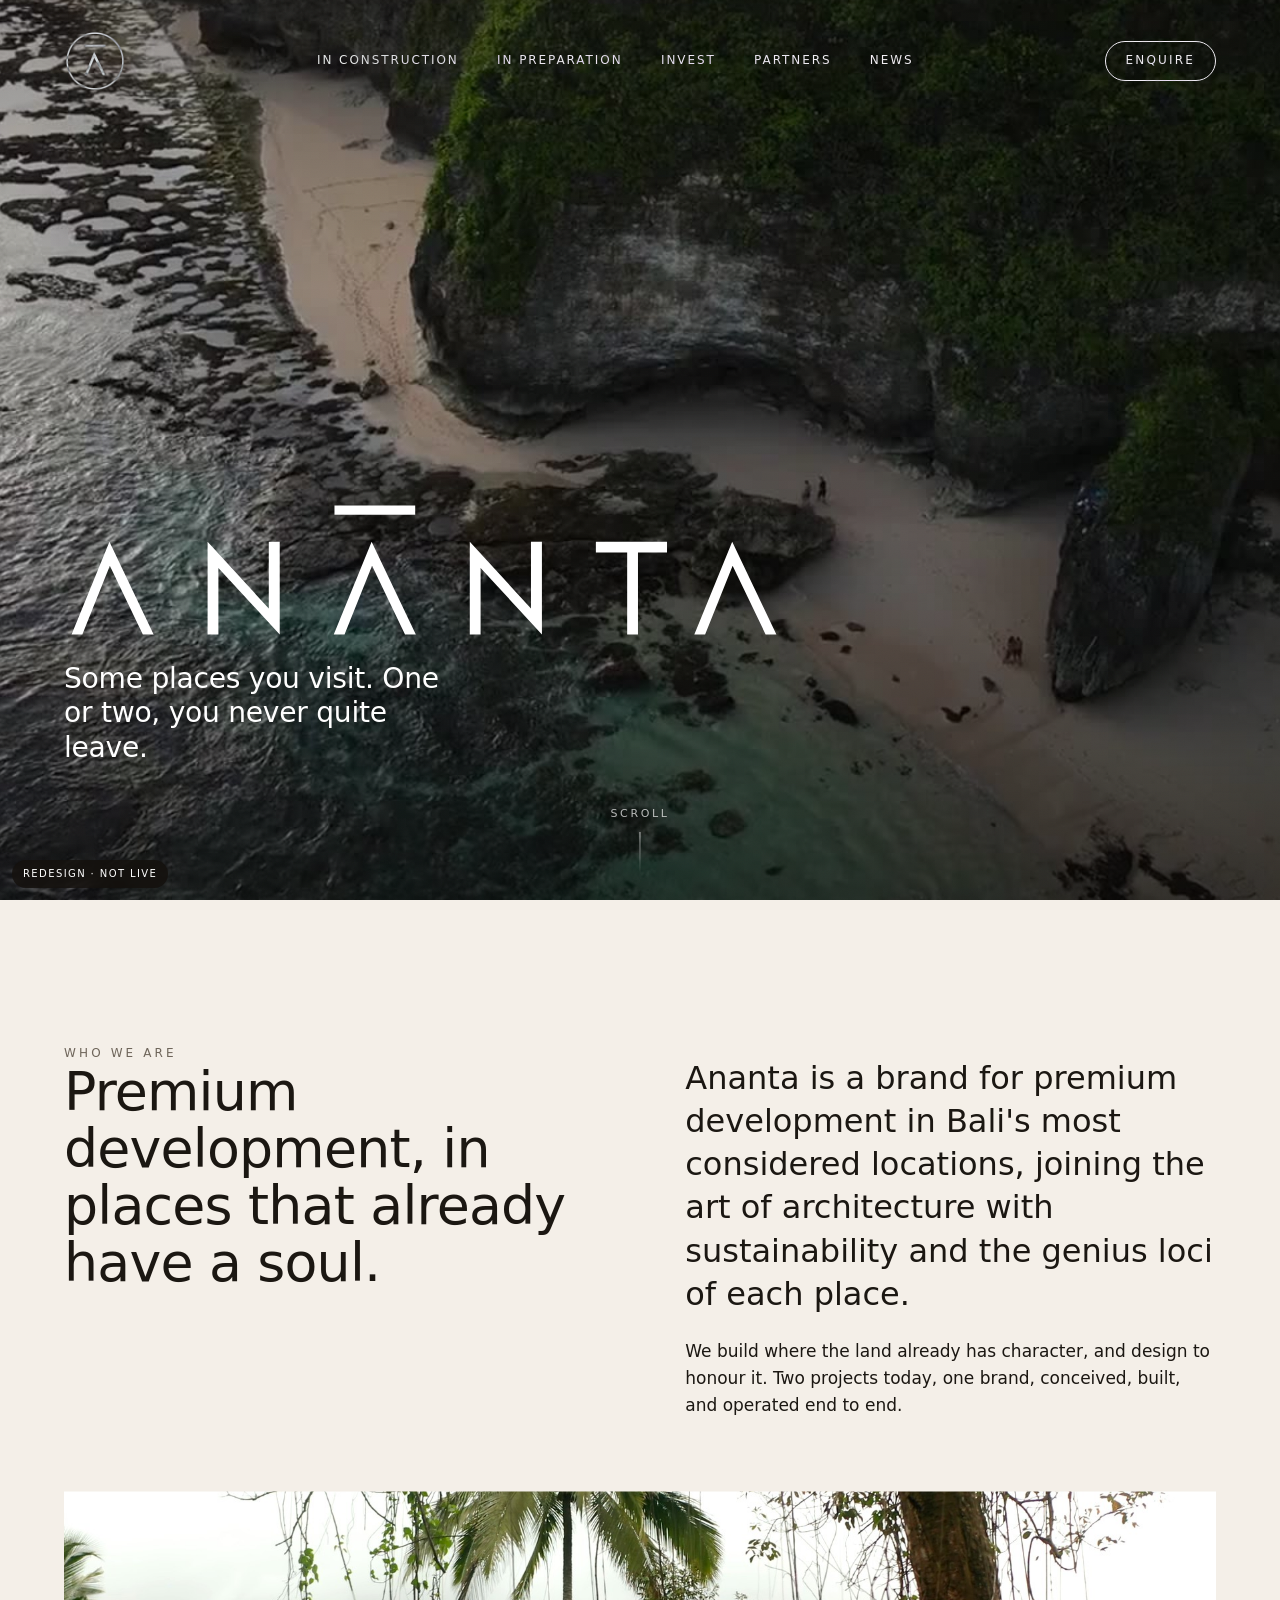
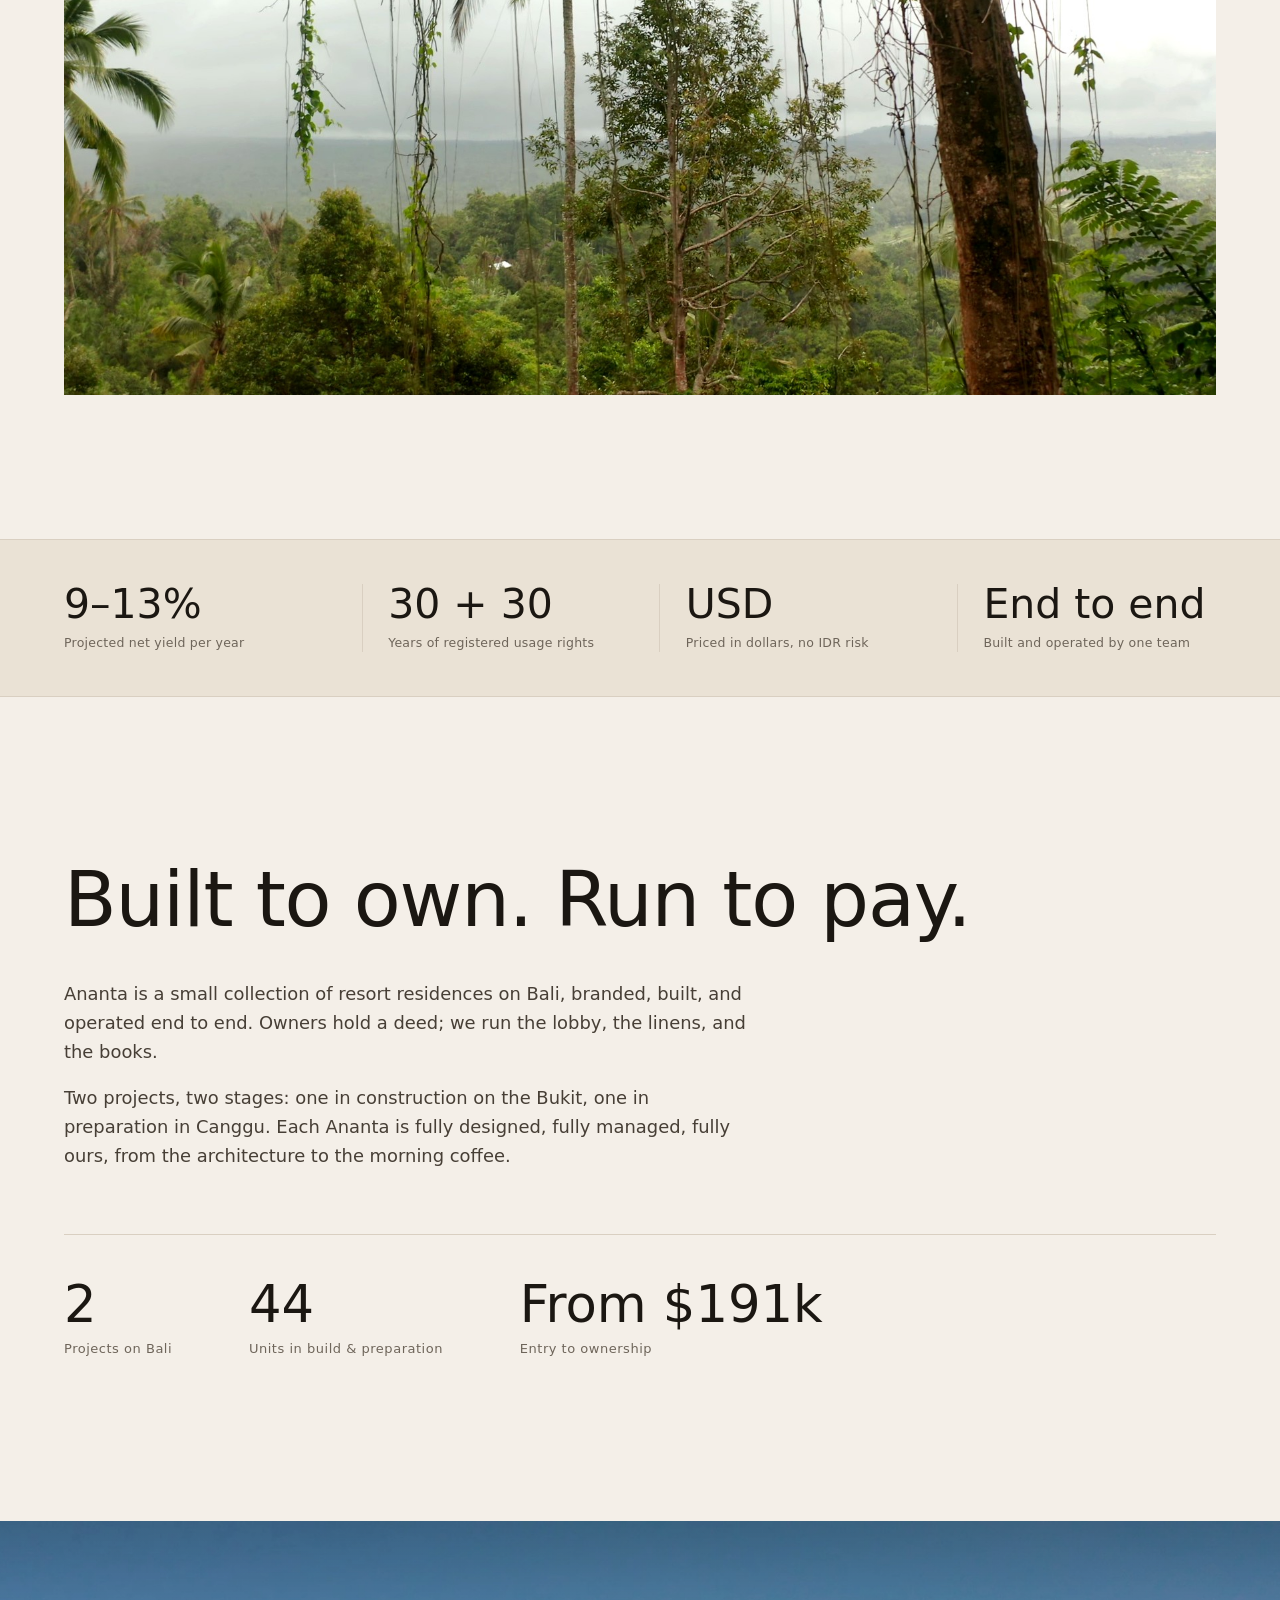
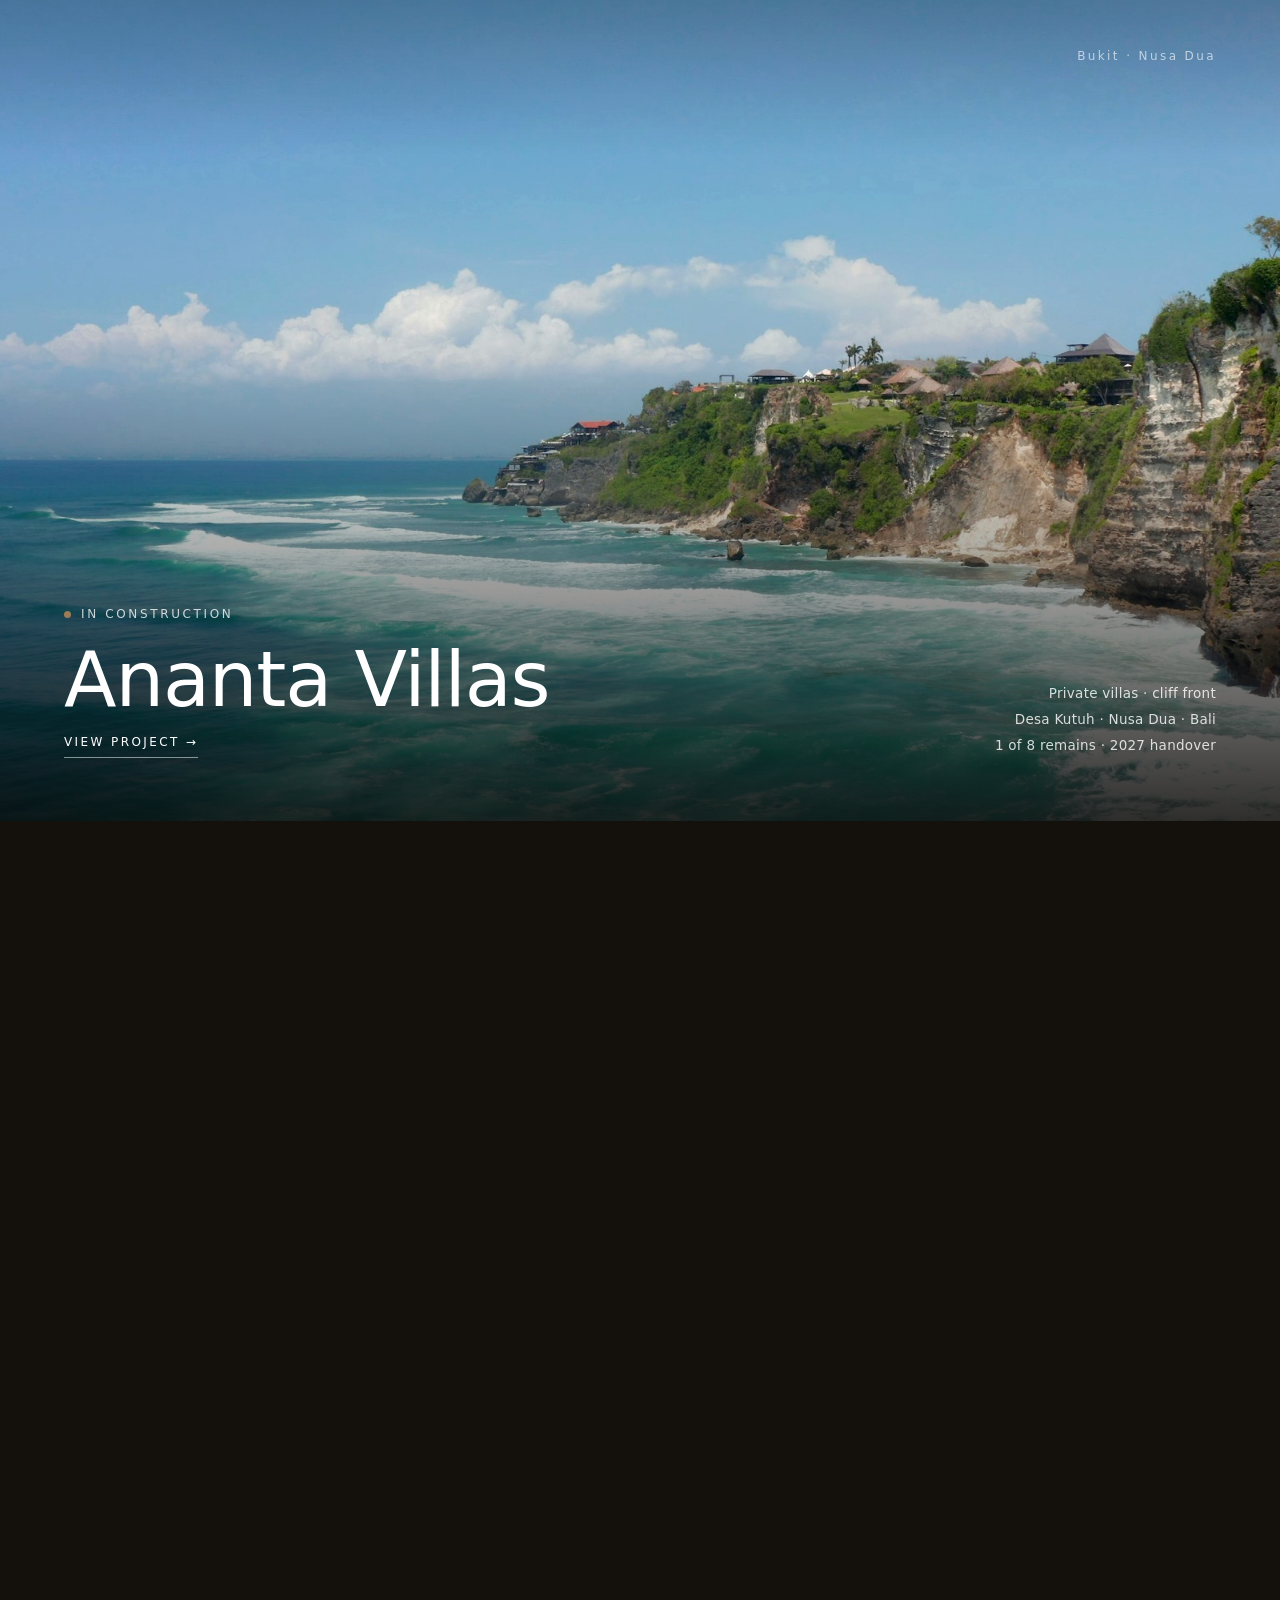
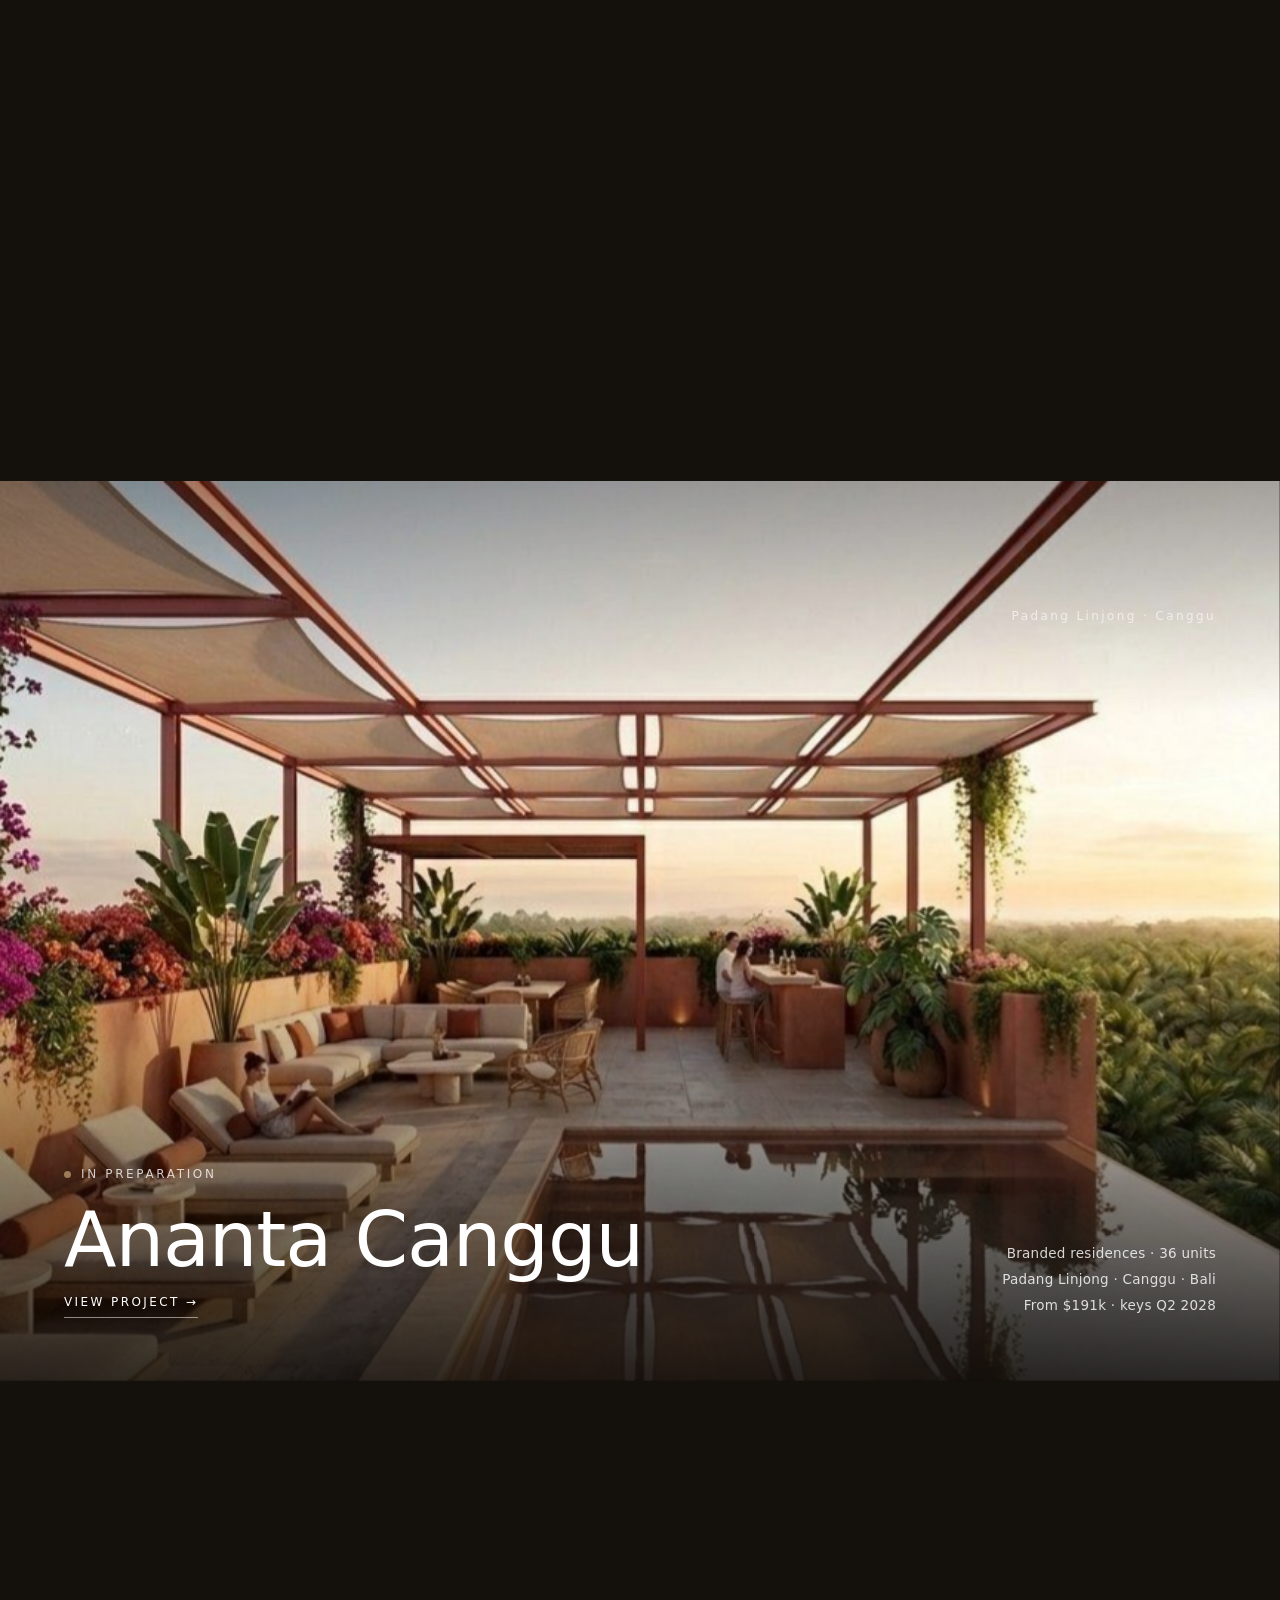
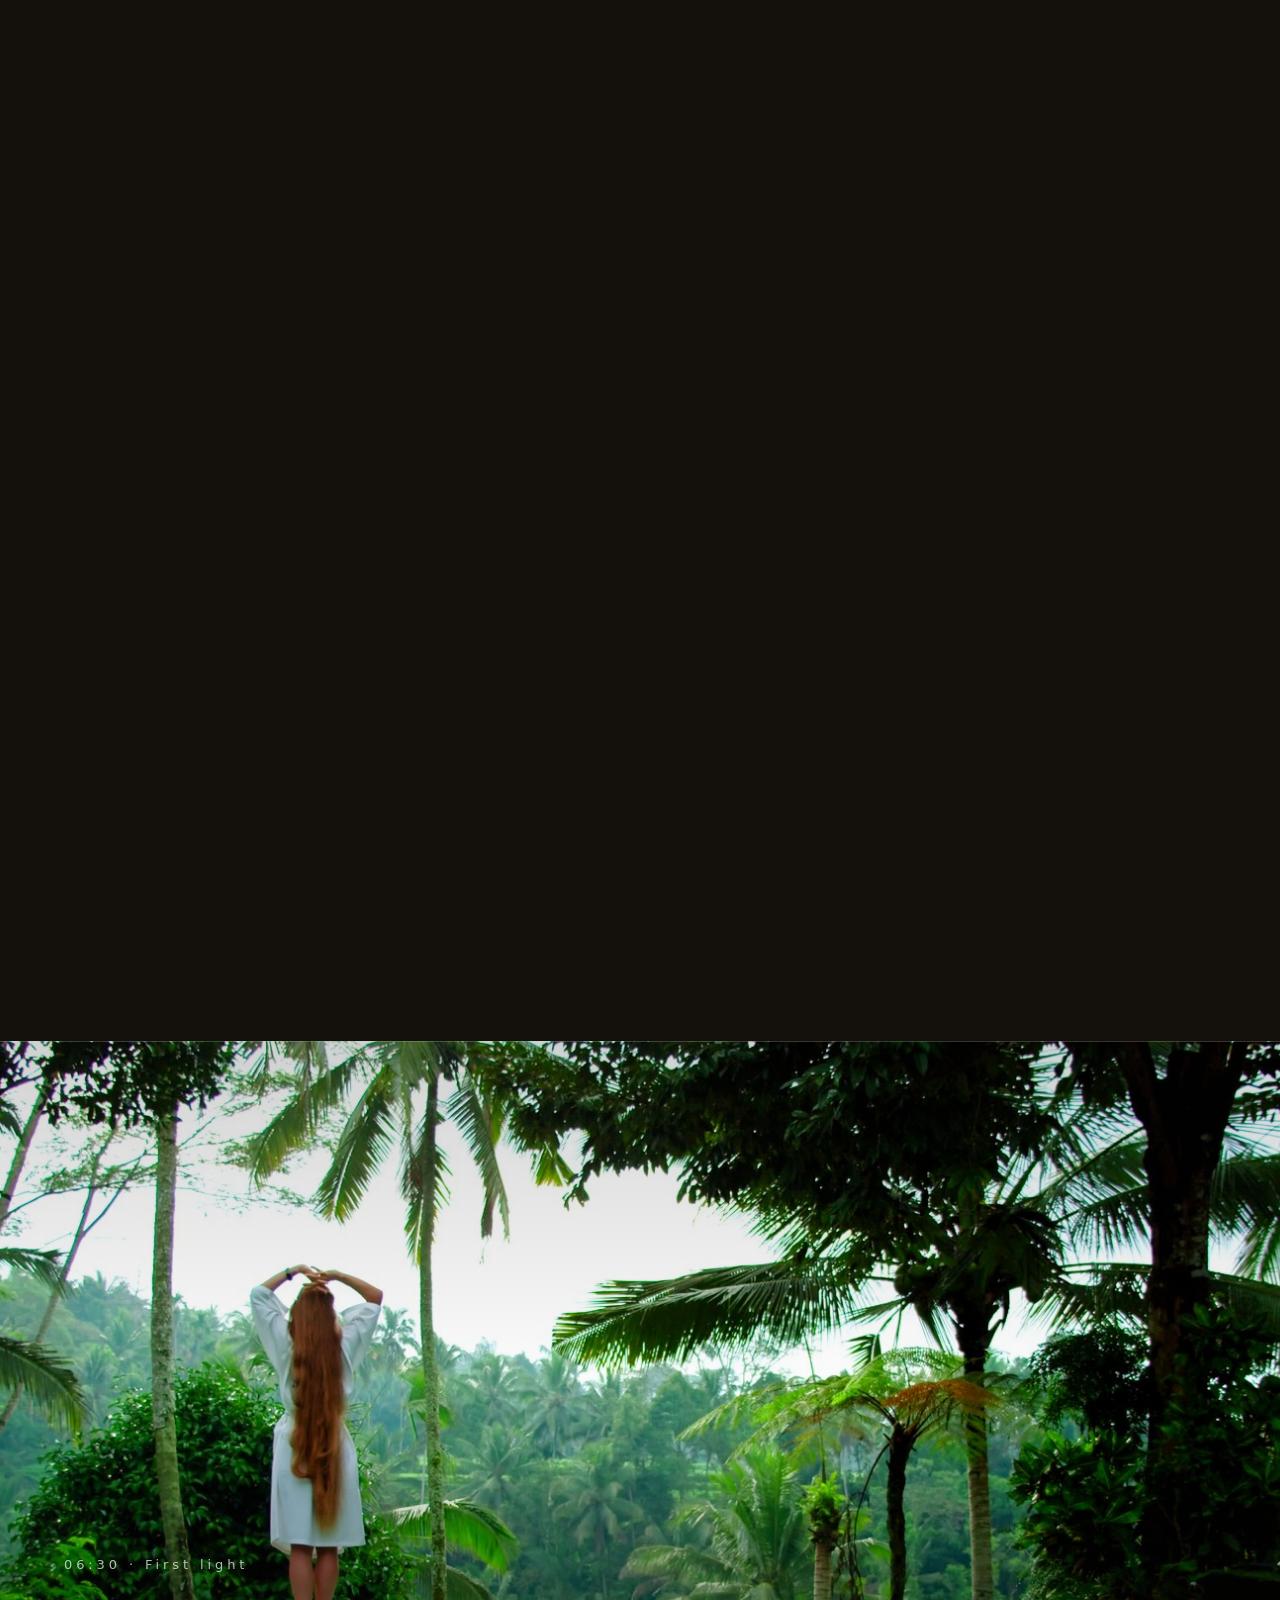
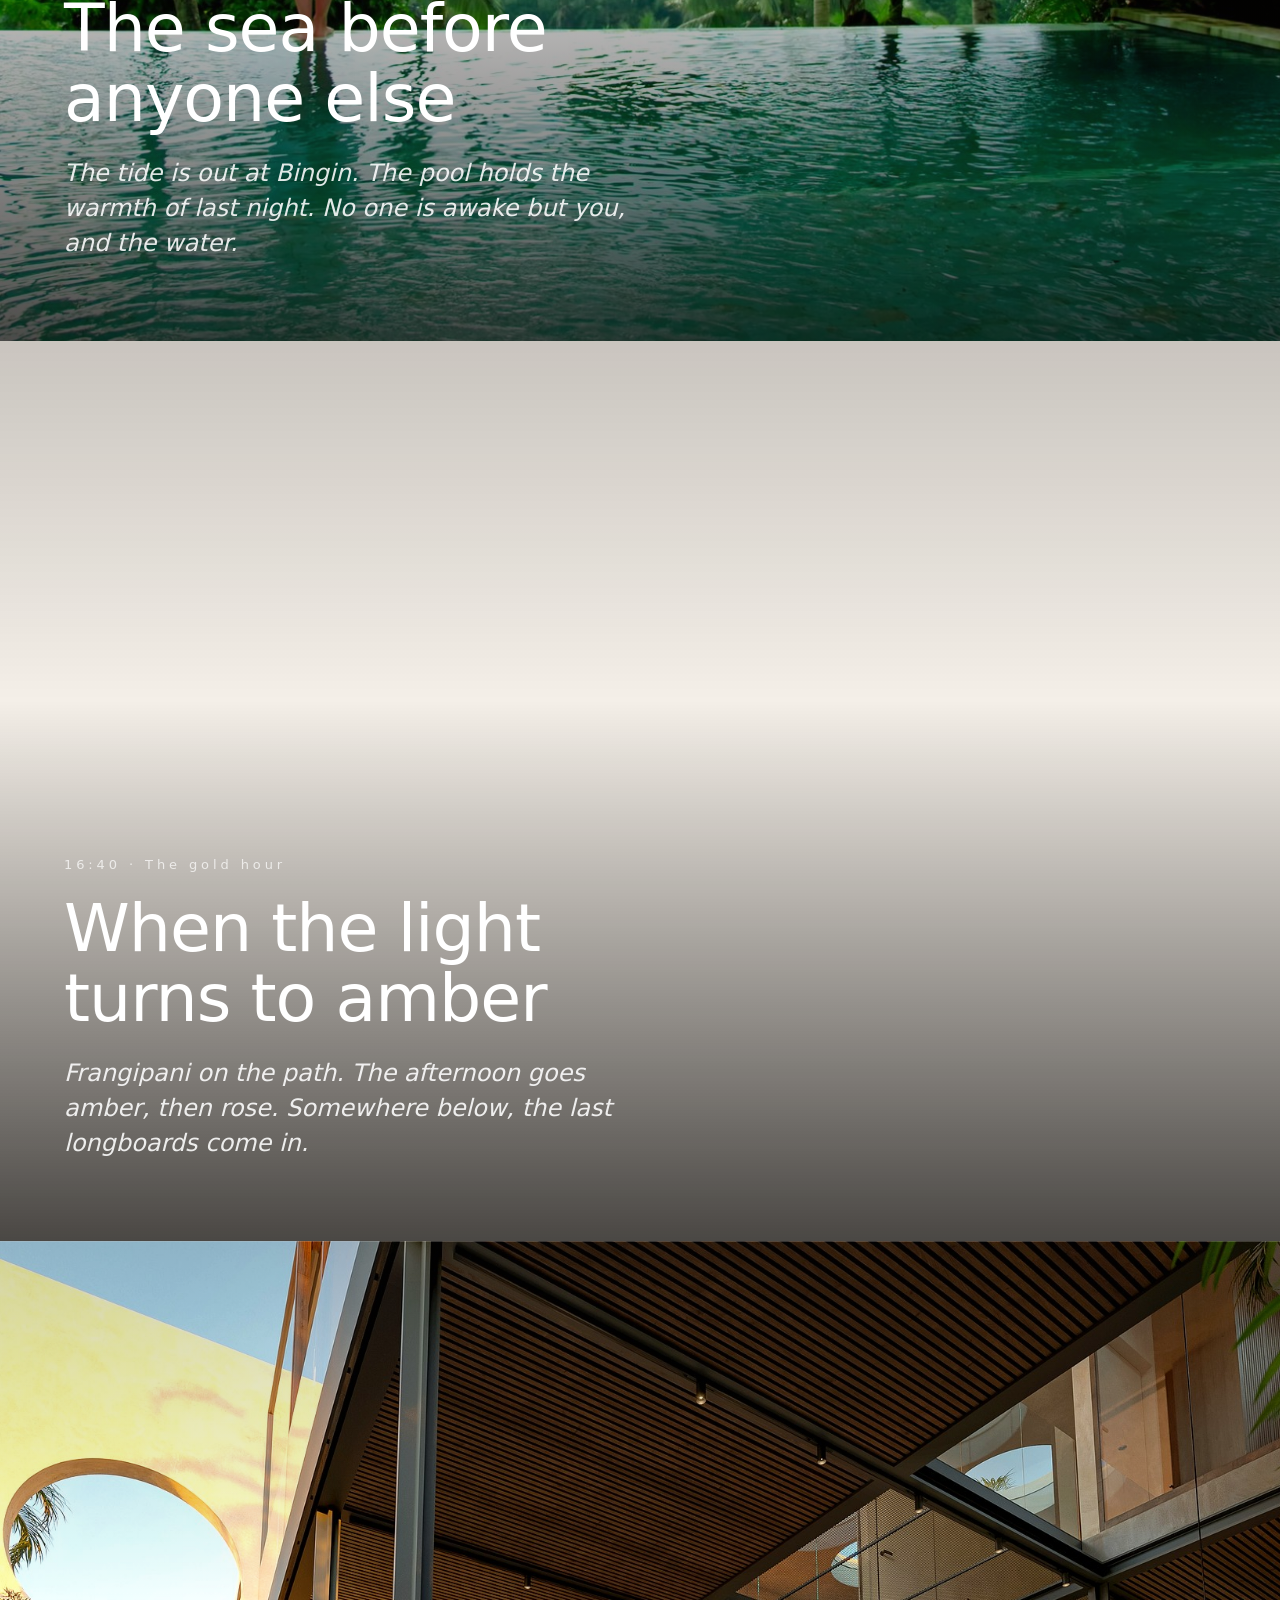
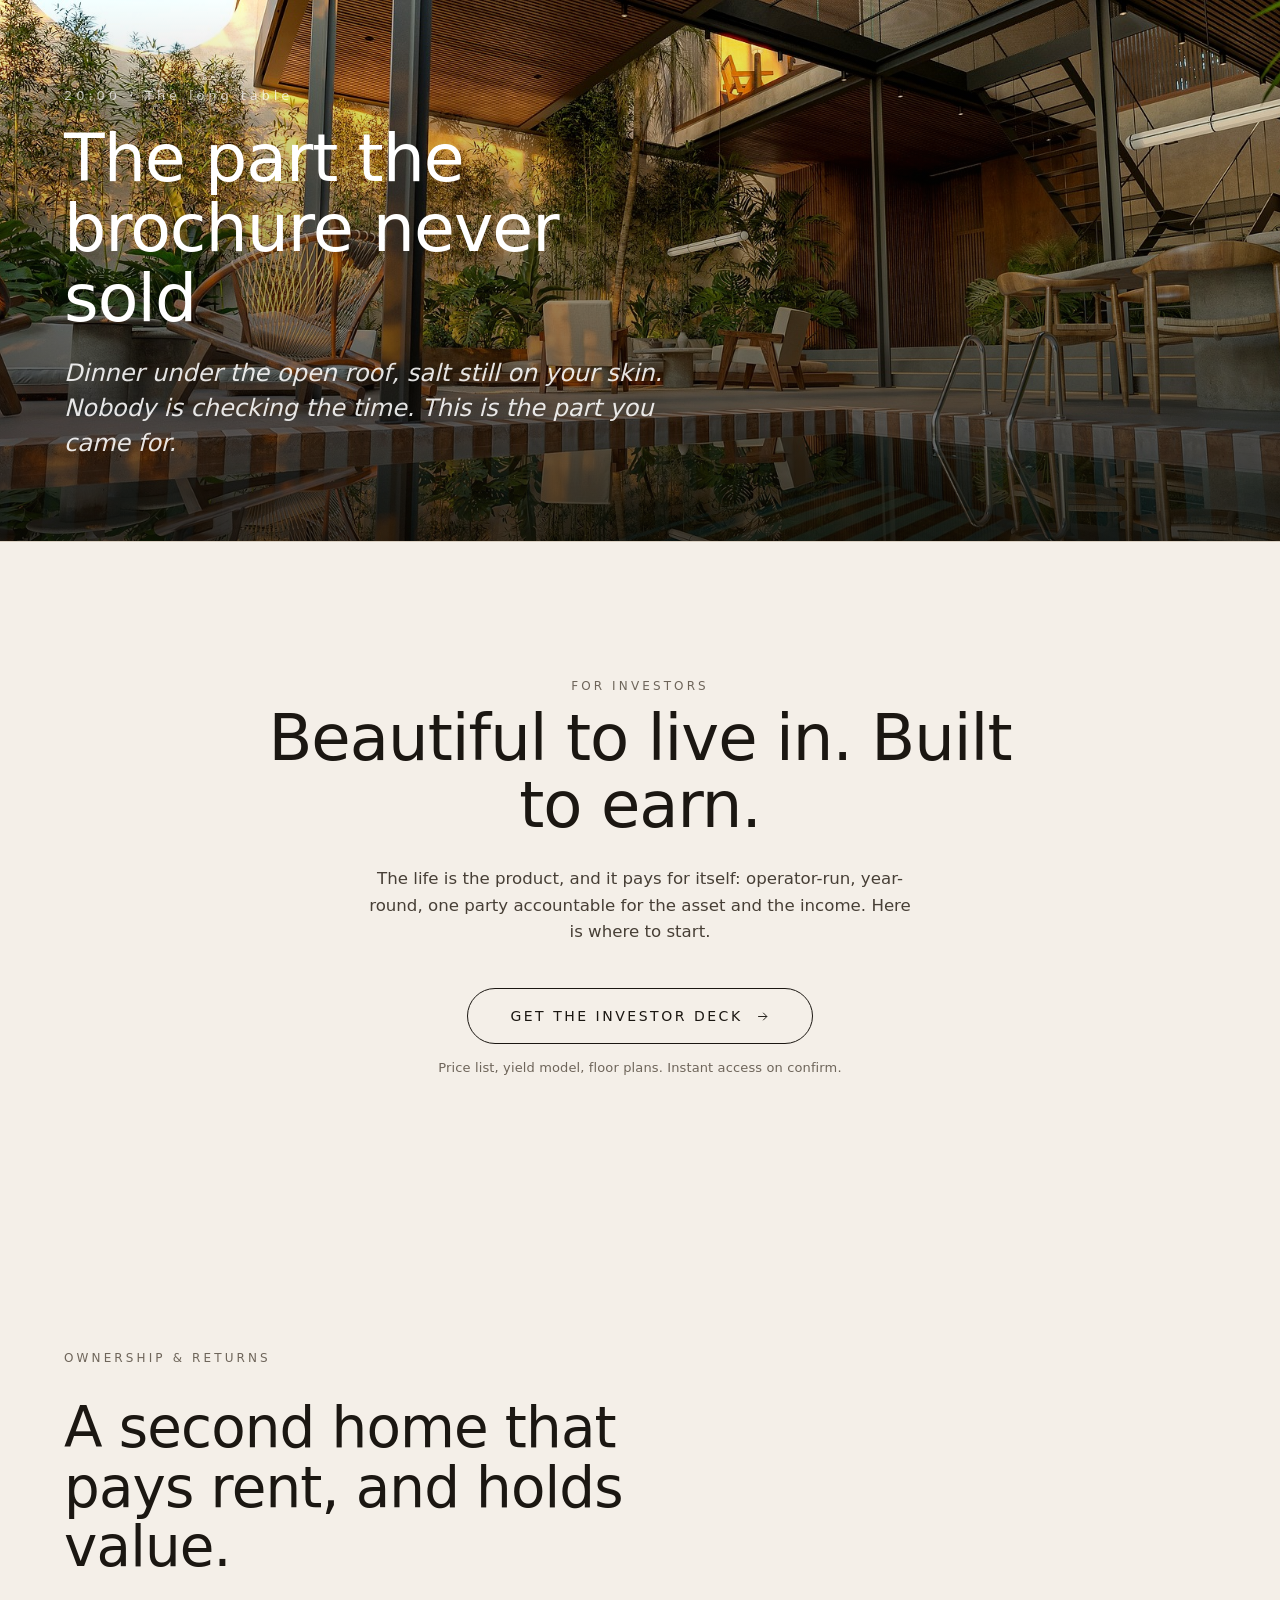
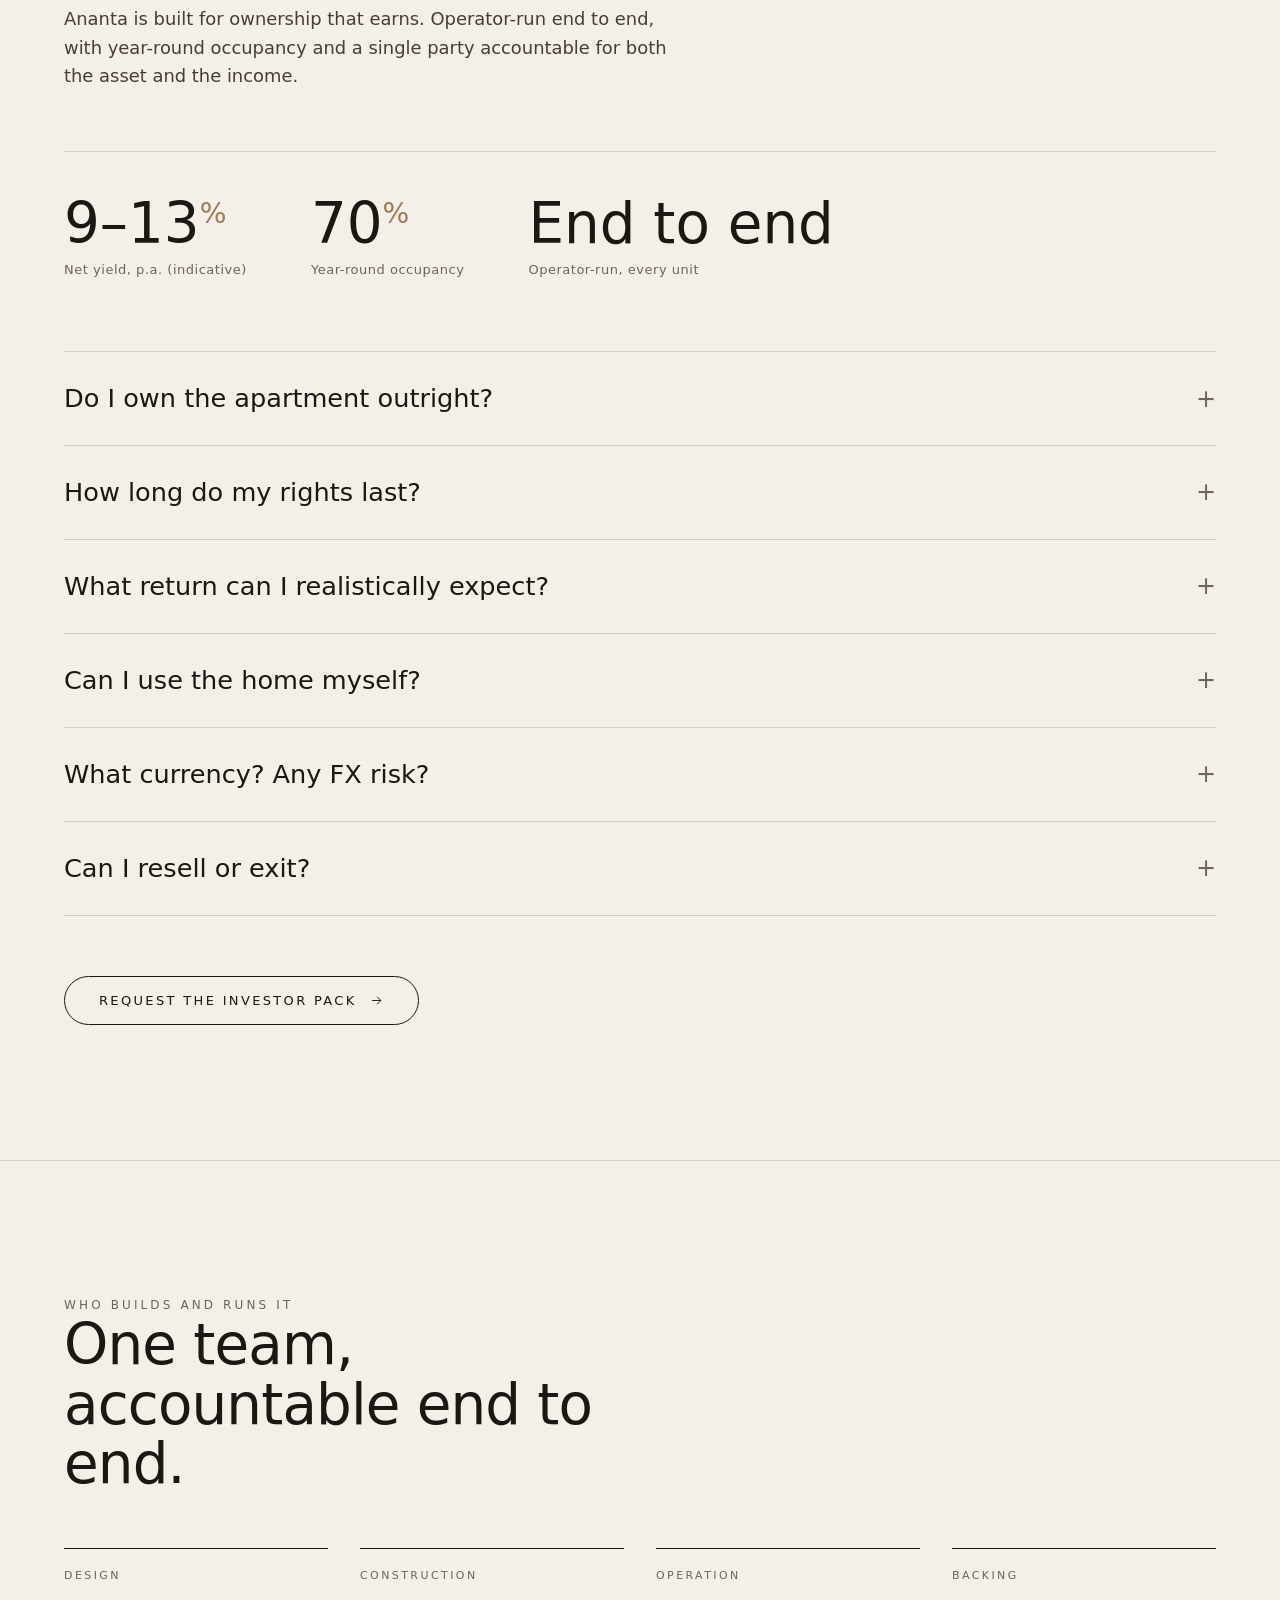
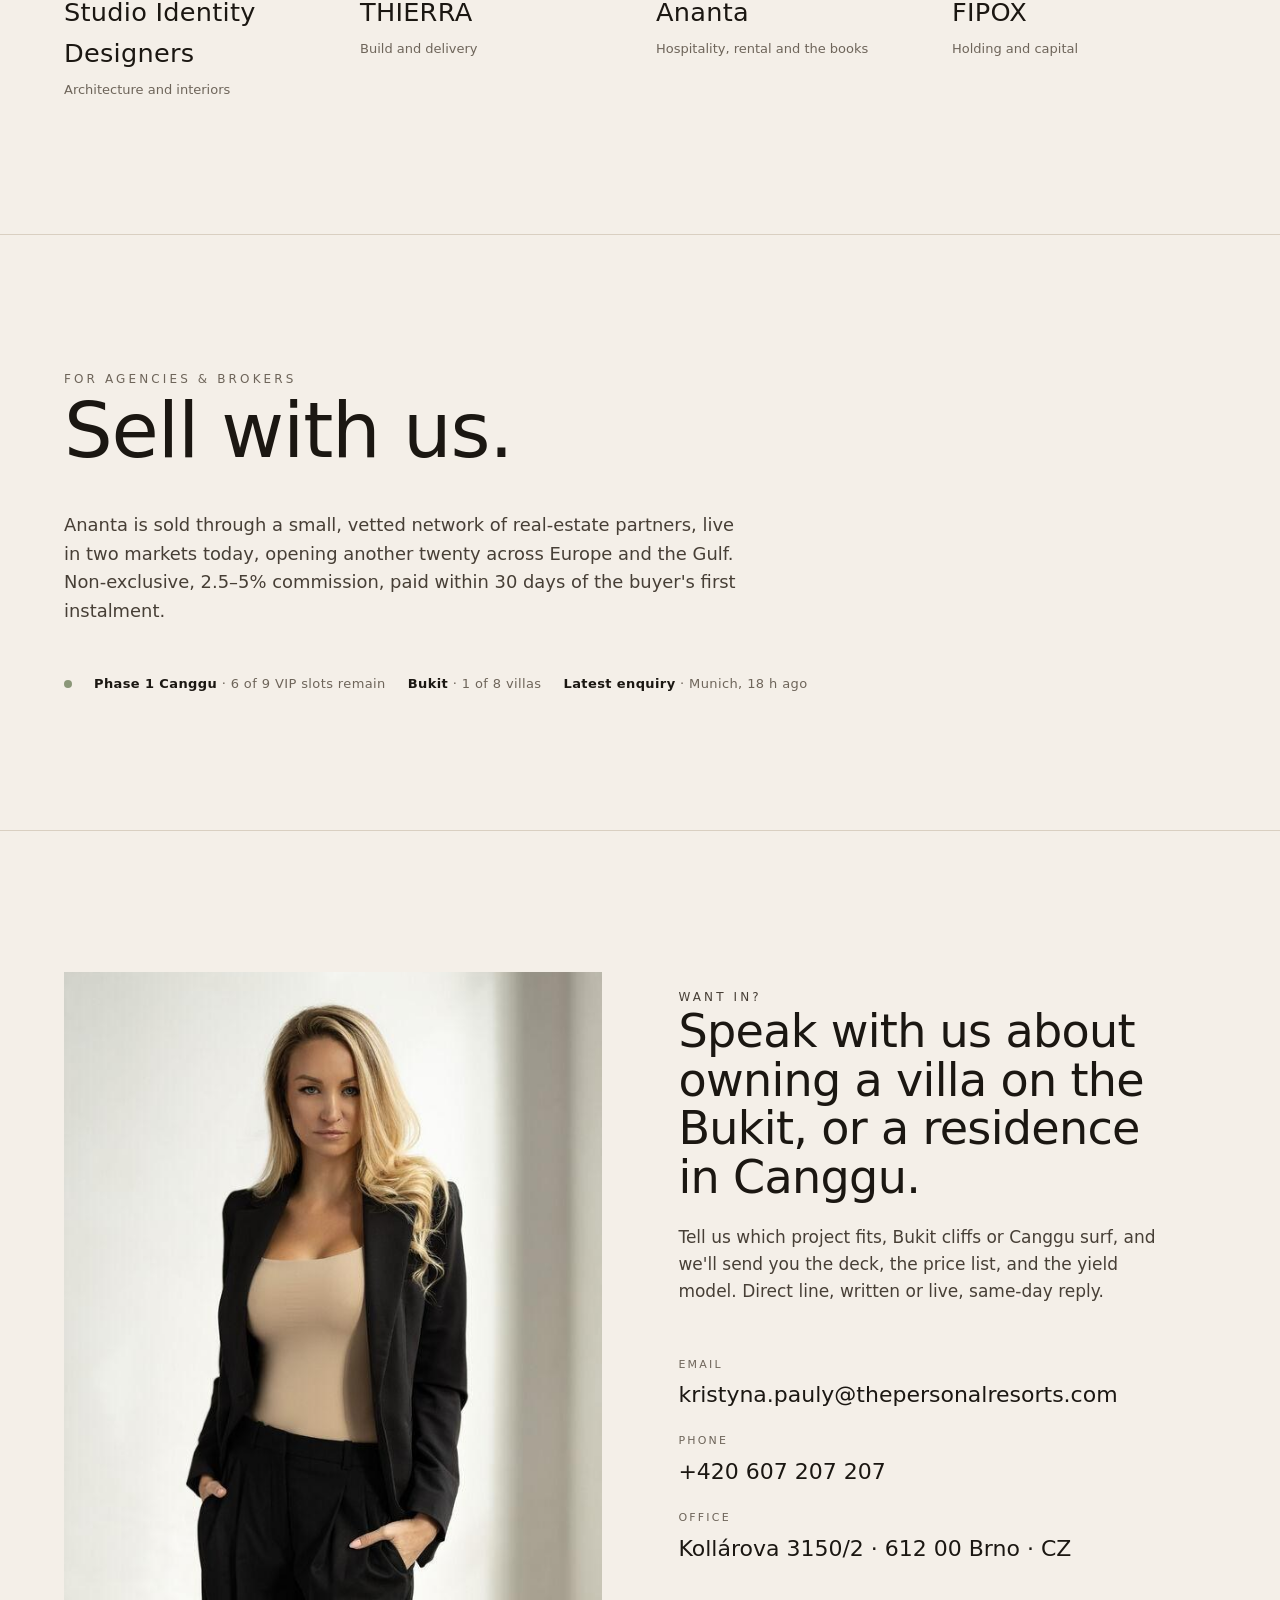
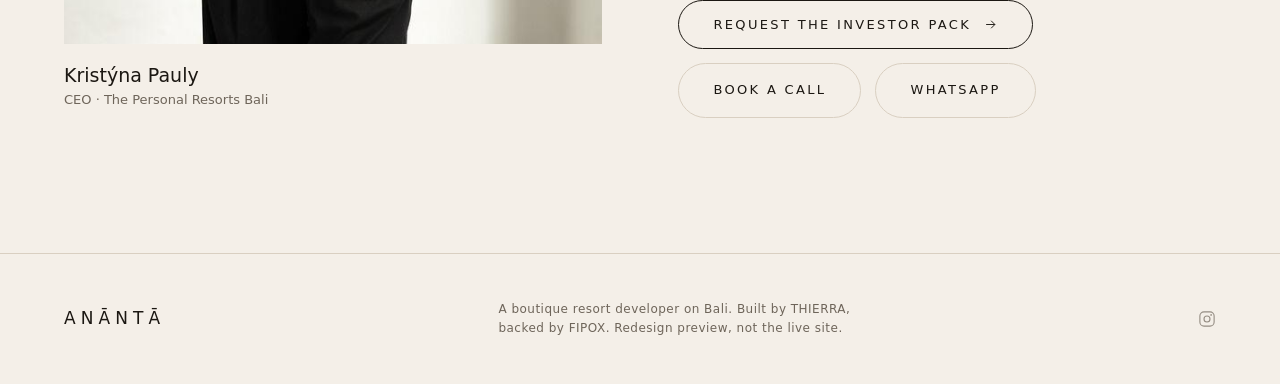
==== index.html @ 91d199c3 "Redesign: zrušeny scroll text revealy, text statickej (jen hero headline najede na load) Na stránce " ====
<!doctype html>
<html lang="en">
<head>
<meta charset="utf-8">
<meta name="viewport" content="width=device-width,initial-scale=1,viewport-fit=cover">
<title>Ananta — A boutique resort brand in Bali</title>
<meta name="description" content="Ananta — a boutique resort brand on Bali. Eight villas on the Bukit cliffs, thirty-six residences above the Canggu surf. Built to own, run to pay.">
<meta name="robots" content="noindex">
<link rel="canonical" href="/">
<meta property="og:type" content="website">
<meta property="og:title" content="Ananta — A boutique resort brand in Bali">
<meta property="og:description" content="Eight villas on the Bukit cliffs, thirty-six residences above the Canggu surf. Built to own, run to pay.">
<meta property="og:image" content="/og-image.jpg">
<meta property="og:image:width" content="1200"><meta property="og:image:height" content="630">
<meta name="twitter:card" content="summary_large_image">
<link rel="icon" type="image/png" sizes="32x32" href="/favicon-32.png">
<link rel="icon" type="image/png" sizes="16x16" href="/favicon-16.png">
<link rel="apple-touch-icon" sizes="180x180" href="/apple-touch-icon.png">
<link rel="preload" href="/fonts/hanken-grotesk-normal.woff2?v=2" as="font" type="font/woff2" crossorigin>
<link rel="stylesheet" href="/site.css">
<script>document.documentElement.classList.add('js')</script>
<style>.js [data-hero-line]{opacity:0}</style>
</head>
<body>

<div class="grain" aria-hidden="true"></div>
<div class="lab-flag">redesign · not live</div>

<nav class="nav" id="nav">
  <a class="nav__brand" href="/"><span class="nav__logo" role="img" aria-label="Ananta"></span></a>
  <div class="nav__links">
    <a href="/villas/">In Construction</a>
    <a href="/apartments/">In Preparation</a>
    <a href="#invest">Invest</a>
    <a href="#partners">Partners</a>
    <a href="https://www.instagram.com/anantavillasbali/" target="_blank" rel="noopener">News</a>
  </div>
  <div class="nav__right">
    <a class="nav__cta" href="#enquire">Enquire</a>
    <button class="nav__burger" id="navBurger" type="button" aria-label="Open menu" aria-expanded="false" aria-controls="navMenu"><span></span><span></span><span></span></button>
  </div>
</nav>

<!-- MOBILE NAV MENU -->
<div class="navmenu" id="navMenu" aria-label="Menu">
  <button class="navmenu__close" type="button" aria-label="Close menu">Close ×</button>
  <a href="/villas/">In Construction</a>
  <a href="/apartments/">In Preparation</a>
  <a href="#invest">Invest</a>
  <a href="#partners">Partners</a>
  <a href="https://www.instagram.com/anantavillasbali/" target="_blank" rel="noopener">News</a>
  <a href="#enquire">Enquire</a>
</div>

<!-- HERO -->
<header class="hero">
  <div class="hero__media" data-parallax="0.1">
    <video autoplay muted loop playsinline preload="metadata" poster="/villas/hero-poster.jpg">
      <source src="/hero_bali_sunset_m.mp4" type="video/mp4" media="(max-width:768px)">
      <source src="/hero_bali_sunset.mp4" type="video/mp4">
    </video>
  </div>
  <div class="hero__scrim"></div>
  <div class="hero__inner">
    <h1 class="hero__wordmark" data-reveal><span class="sr-only">Ananta</span></h1>
    <p class="hero__tag display" data-hero-line>Some places you visit. One or two, you never quite leave.</p>
  </div>
  <div class="scrollcue" aria-hidden="true">Scroll<span></span></div>
</header>

<!-- WHO WE ARE — brand-level intro (DRAFT copy, Bára dodá finální znění) -->
<section class="brandintro" id="brand">
  <div class="wrap">
    <div class="brandintro__grid">
      <div>
        <p class="eyebrow" data-reveal>Who we are</p>
        <h2 class="brandintro__head display" data-split>Premium development, in places that already have a soul.</h2>
      </div>
      <div class="brandintro__body">
        <p class="lede" data-reveal>Ananta is a brand for premium development in Bali's most considered locations, joining the art of architecture with sustainability and the genius loci of each place.</p>
        <p data-reveal>We build where the land already has character, and design to honour it. Two projects today, one brand, conceived, built, and operated end to end.</p>
      </div>
    </div>
    <div class="brandintro__img" data-clip><img src="/villas/render-facade.jpg" alt="Ananta architecture" loading="lazy"></div>
  </div>
</section>

<!-- PROOF BAR -->
<section class="proofbar" aria-label="Investment at a glance">
  <div class="proofbar__row">
    <div class="proofbar__item"><strong>9–13%</strong><span>Projected net yield per year</span></div>
    <div class="proofbar__item"><strong>30 + 30</strong><span>Years of registered usage rights</span></div>
    <div class="proofbar__item"><strong>USD</strong><span>Priced in dollars, no IDR risk</span></div>
    <div class="proofbar__item"><strong>End to end</strong><span>Built and operated by one team</span></div>
  </div>
</section>

<!-- PROLOG -->
<section class="prolog">
  <div class="wrap">
    <h2 class="prolog__head display" data-split>Built to own. Run to pay.</h2>
    <div class="prolog__body">
      <p data-reveal>Ananta is a small collection of resort residences on Bali, branded, built, and operated end to end. Owners hold a deed; we run the lobby, the linens, and the books.</p>
      <p data-reveal>Two projects, two stages: one in construction on the Bukit, one in preparation in Canggu. Each Ananta is fully designed, fully managed, fully ours, from the architecture to the morning coffee.</p>
    </div>
    <div class="stats" data-reveal>
      <div><strong>2</strong><span>Projects on Bali</span></div>
      <div><strong>44</strong><span>Units in build &amp; preparation</span></div>
      <div><strong>From $191k</strong><span>Entry to ownership</span></div>
    </div>
  </div>
</section>

<!-- PROJECTS — sticky showcases, project photos cross-fade on scroll, click to view -->
<section class="showcase" data-showcase>
  <a class="showcase__sticky" href="/villas/">
    <div class="showcase__media">
      <figure class="showcase__shot showcase__shot--lead"><img src="/villas/render-aerial.jpg" alt="Ananta Villas, Bukit cliff" loading="lazy"></figure>
      <span class="showcase__dim" aria-hidden="true"></span>
      <figure class="showcase__shot showcase__shot--inset"><img src="/villas/render-living.jpg" alt="" loading="lazy"></figure>
      <span class="showcase__dim" aria-hidden="true"></span>
      <figure class="showcase__shot showcase__shot--inset"><img src="/villas/render-bedroom.jpg" alt="" loading="lazy"></figure>
    </div>
    <div class="showcase__scrim"></div>
    <div class="showcase__count">Bukit · Nusa Dua</div>
    <div class="showcase__body">
      <div>
        <div class="project__status">In construction</div>
        <h2 class="project__name display" data-split>Ananta Villas</h2>
        <span class="project__cta">View project →</span>
      </div>
      <ul class="project__meta" data-reveal>
        <li>Private villas · cliff front</li>
        <li>Desa Kutuh · Nusa Dua · Bali</li>
        <li>1 of 8 remains · 2027 handover</li>
      </ul>
    </div>
  </a>
</section>

<section class="showcase" data-showcase>
  <a class="showcase__sticky" href="/apartments/">
    <div class="showcase__media">
      <figure class="showcase__shot showcase__shot--lead"><img src="/apartments/render-rooftop.jpg" alt="Ananta Canggu" loading="lazy"></figure>
      <span class="showcase__dim" aria-hidden="true"></span>
      <figure class="showcase__shot showcase__shot--inset"><img src="/beachclub-amber.jpg" alt="" loading="lazy"></figure>
      <span class="showcase__dim" aria-hidden="true"></span>
      <figure class="showcase__shot showcase__shot--inset"><img src="/apartments/render-palms.jpg" alt="" loading="lazy"></figure>
    </div>
    <div class="showcase__scrim"></div>
    <div class="showcase__count">Padang Linjong · Canggu</div>
    <div class="showcase__body">
      <div>
        <div class="project__status">In preparation</div>
        <h2 class="project__name display" data-split>Ananta Canggu</h2>
        <span class="project__cta">View project →</span>
      </div>
      <ul class="project__meta" data-reveal>
        <li>Branded residences · 36 units</li>
        <li>Padang Linjong · Canggu · Bali</li>
        <li>From $191k · keys Q2 2028</li>
      </ul>
    </div>
  </a>
</section>

<!-- LIFESTYLE — a day on the island -->
<section class="panel">
  <div class="panel__media" data-clip><img src="/villas/render-pool.jpg" alt="The cliff pool at first light" loading="lazy"></div>
  <div class="panel__scrim"></div>
  <div class="panel__cap">
    <p class="panel__time" data-reveal>06:30 · First light</p>
    <h2 class="panel__title display" data-split>The sea before anyone else</h2>
    <p class="panel__sensory sensory" data-reveal>The tide is out at Bingin. The pool holds the warmth of last night. No one is awake but you, and the water.</p>
  </div>
</section>

<section class="panel">
  <div class="panel__media" data-clip><img src="/beachclub-amber.jpg" alt="The beach club in the gold hour" loading="lazy"></div>
  <div class="panel__scrim"></div>
  <div class="panel__cap">
    <p class="panel__time" data-reveal>16:40 · The gold hour</p>
    <h2 class="panel__title display" data-split>When the light turns to amber</h2>
    <p class="panel__sensory sensory" data-reveal>Frangipani on the path. The afternoon goes amber, then rose. Somewhere below, the last longboards come in.</p>
  </div>
</section>

<section class="panel">
  <div class="panel__media" data-clip><img src="/villas/render-living.jpg" alt="The long table in the evening" loading="lazy"></div>
  <div class="panel__scrim"></div>
  <div class="panel__cap">
    <p class="panel__time" data-reveal>20:00 · The long table</p>
    <h2 class="panel__title display" data-split>The part the brochure never sold</h2>
    <p class="panel__sensory sensory" data-reveal>Dinner under the open roof, salt still on your skin. Nobody is checking the time. This is the part you came for.</p>
  </div>
</section>

<!-- FOR INVESTORS — bridge from the life to the return, with a clear deck CTA -->
<section class="section section--cream bridge" id="for-investors" style="border-top:1px solid var(--line)">
  <div class="wrap bridge__inner">
    <p class="eyebrow" data-reveal>For investors</p>
    <h2 class="bridge__head display" data-split>Beautiful to live in. Built to earn.</h2>
    <p class="bridge__lead" data-reveal>The life is the product, and it pays for itself: operator-run, year-round, one party accountable for the asset and the income. Here is where to start.</p>
    <div class="bridge__cta" data-reveal>
      <button type="button" class="btn btn--lg" data-open-modal="pack">Get the investor deck
        <svg viewBox="0 0 24 24" fill="none" stroke="currentColor" stroke-width="1.5"><path d="M5 12h14M13 6l6 6-6 6"/></svg></button>
      <span class="bridge__cta-note">Price list, yield model, floor plans. Instant access on confirm.</span>
    </div>
  </div>
</section>

<!-- INVEST -->
<section class="section section--cream invest" id="invest">
  <div class="wrap">
    <p class="eyebrow" data-reveal>Ownership &amp; returns</p>
    <h2 class="invest__head display" data-split>A second home that pays rent, and holds value.</h2>
    <p class="invest__lead" data-reveal>Ananta is built for ownership that earns. Operator-run end to end, with year-round occupancy and a single party accountable for both the asset and the income.</p>
    <div class="kpis" data-reveal>
      <div class="kpi"><span class="num">9–13<small>%</small></span><span class="cap">Net yield, p.a. (indicative)</span></div>
      <div class="kpi"><span class="num">70<small>%</small></span><span class="cap">Year-round occupancy</span></div>
      <div class="kpi"><span class="num">End to end</span><span class="cap">Operator-run, every unit</span></div>
    </div>
    <div class="faq">
      <details><summary>Do I own the apartment outright?</summary><p>No. As a foreign buyer, you acquire exclusive long-term usage rights to a specific apartment, registered with a local notary. The underlying land is held under SHM (Indonesian freehold) by a local landowner; PT MyResorts Ananta Two holds a registered 30+30 year lease.</p></details>
      <details><summary>How long do my rights last?</summary><p>30 years initial term plus a 30-year extension option, up to 60 years of usage rights. Extension priced at prevailing market rate; if no agreement, the median of six independent Bali appraisal firms sets the price.</p></details>
      <details><summary>What return can I realistically expect?</summary><p>The model projects 9–13% p.a., depending on floor type and occupancy, with indicative payback in 7.7–11.1 years (Canggu) or 5.9–7.2 years (Villas, Bukit). Subject to operating costs. Projections, not guarantees.</p></details>
      <details><summary>Can I use the home myself?</summary><p>Yes, 14 nights per year free of charge outside peak season, bookable at least 60 days ahead. During own use you pay only actual operating costs. Peak-season own use is available at owner rate (−30% off ADR).</p></details>
      <details><summary>What currency? Any FX risk?</summary><p>All payments are in USD. No IDR exposure for the buyer; the developer absorbs the USD→IDR conversion risk on Indonesian construction costs. Local conversion at your bank's standard rate.</p></details>
      <details><summary>Can I resell or exit?</summary><p>Yes. Usage rights are transferable with the operator's prior written consent (not to be unreasonably withheld); the new buyer inherits all rights and obligations. The operating contract is terminable on 1-year notice, with no minimum lock-up.</p></details>
    </div>
    <div class="invest__cta-row" data-reveal>
      <button type="button" class="btn" data-open-modal="pack">Request the investor pack
        <svg viewBox="0 0 24 24" fill="none" stroke="currentColor" stroke-width="1.5"><path d="M5 12h14M13 6l6 6-6 6"/></svg></button>
    </div>
  </div>
</section>

<!-- TEAM / WHO BUILDS AND RUNS IT -->
<section class="section section--cream team" id="team" style="border-top:1px solid var(--line)">
  <div class="wrap">
    <p class="eyebrow" data-reveal>Who builds and runs it</p>
    <h2 class="team__head display" data-split>One team, accountable end to end.</h2>
    <div class="team__grid" data-reveal>
      <div class="team__item"><span class="team__role">Design</span><strong>Studio Identity Designers</strong><span class="team__note">Architecture and interiors</span></div>
      <div class="team__item"><span class="team__role">Construction</span><strong>THIERRA</strong><span class="team__note">Build and delivery</span></div>
      <div class="team__item"><span class="team__role">Operation</span><strong>Ananta</strong><span class="team__note">Hospitality, rental and the books</span></div>
      <div class="team__item"><span class="team__role">Backing</span><strong>FIPOX</strong><span class="team__note">Holding and capital</span></div>
    </div>
  </div>
</section>

<!-- PARTNERS -->
<section class="section section--cream" id="partners" style="border-top:1px solid var(--line)">
  <div class="wrap">
    <p class="eyebrow" data-reveal>For agencies &amp; brokers</p>
    <h2 class="prolog__head display" data-split>Sell with us.</h2>
    <p class="prolog__body" data-reveal>Ananta is sold through a small, vetted network of real-estate partners, live in two markets today, opening another twenty across Europe and the Gulf. Non-exclusive, 2.5–5% commission, paid within 30 days of the buyer's first instalment.</p>
    <div class="ticker" data-reveal>
      <span class="ticker__dot" aria-hidden="true"></span>
      <span><strong>Phase 1 Canggu</strong> · 6 of 9 VIP slots remain</span>
      <span><strong>Bukit</strong> · 1 of 8 villas</span>
      <span><strong>Latest enquiry</strong> · Munich, 18 h ago</span>
    </div>
  </div>
</section>

<!-- CONTACT -->
<section class="section section--cream contact" id="enquire" style="border-top:1px solid var(--line)">
  <div class="wrap contact__grid">
    <div class="contact__photo" data-reveal>
      <img src="/kristyna.jpg" alt="Kristýna Pauly, CEO, Ananta">
      <div class="contact__credit"><strong>Kristýna Pauly</strong>CEO · The Personal Resorts Bali</div>
    </div>
    <div>
      <p class="eyebrow" data-reveal>Want in?</p>
      <h2 class="display" data-split>Speak with us about owning a villa on the Bukit, or a residence in Canggu.</h2>
      <p data-reveal>Tell us which project fits, Bukit cliffs or Canggu surf, and we'll send you the deck, the price list, and the yield model. Direct line, written or live, same-day reply.</p>
      <div class="contact__lines" data-reveal>
        <label>Email</label><a href="mailto:kristyna.pauly@thepersonalresorts.com">kristyna.pauly@thepersonalresorts.com</a>
        <label>Phone</label><a href="tel:+420607207207">+420 607 207 207</a>
        <label>Office</label><a href="https://maps.google.com/?q=Kollárova+3150/2,+612+00+Brno">Kollárova 3150/2 · 612 00 Brno · CZ</a>
      </div>
      <div class="contact__actions" data-reveal>
        <button type="button" class="btn" data-open-modal="pack">Request the investor pack
          <svg viewBox="0 0 24 24" fill="none" stroke="currentColor" stroke-width="1.5"><path d="M5 12h14M13 6l6 6-6 6"/></svg></button>
        <a class="btn btn--ghost" href="tel:+420607207207">Book a call</a>
        <a class="btn btn--ghost" href="https://wa.me/420607207207" target="_blank" rel="noopener">WhatsApp</a>
      </div>
    </div>
  </div>
</section>

<footer class="foot">
  <span class="foot__brand">Anāntā</span>
  <span class="foot__note">A boutique resort developer on Bali. Built by THIERRA, backed by FIPOX. Redesign preview, not the live site.</span>
  <a class="social-ig" href="https://www.instagram.com/anantavillasbali/" target="_blank" rel="noopener noreferrer" aria-label="Ananta on Instagram"><svg width="18" height="18" viewBox="0 0 24 24" fill="none" stroke="currentColor" stroke-width="1.5"><rect x="2.5" y="2.5" width="19" height="19" rx="5.5"/><circle cx="12" cy="12" r="4"/><circle cx="17.5" cy="6.5" r="1.15" fill="currentColor" stroke="none"/></svg></a>
</footer>

<!-- Lead capture modal (brand landing) -->
<div class="modal" id="pack">
  <div class="modal__box">
    <button class="modal__x" data-close-modal>Close ×</button>
    <div id="packForm">
      <h3>Investor pack</h3>
      <p class="modal__lead">Tell us where to send it. Instant access the moment you confirm.</p>
      <form data-lead-form data-project="Ananta - brand landing">
        <label for="pn">Name</label><input type="text" id="pn" name="name" required>
        <label for="pe">Email</label><input type="email" id="pe" name="email" required>
        <label for="pc">Country</label><input type="text" id="pc" name="country">
        <input type="text" name="website" class="hp-field" tabindex="-1" autocomplete="off" aria-hidden="true">
        <!-- PLACEHOLDER privacy link (#privacy): Tyna dodá /privacy + text -->
        <label class="modal__check"><input type="checkbox" name="gdpr_consent" required> <span>I agree to the processing of my personal data for the purpose of receiving the requested investor materials and being contacted regarding my inquiry. <a href="/privacy">Privacy Policy</a>. <em>(required)</em></span></label>
        <label class="modal__check"><input type="checkbox" name="marketing_consent"> <span>I would also like to receive occasional news, updates and investment opportunities from The Personal Resorts BALI s.r.o. I understand that I can unsubscribe at any time. <em>(optional)</em></span></label>
        <div class="cf-turnstile-target"></div>
        <p data-lead-error class="modal__error" style="display:none">Something went wrong and your request was not sent. Please try again.</p>
        <button class="modal__send" type="submit">Send me the deck →</button>
      </form>
    </div>
    <div id="packSuccess" class="modal__success" style="display:none">
      <p class="tick">✓</p>
      <h3>Here are your decks.</h3>
      <p class="modal__lead">Open the investor pack for the project you're weighing. We'll be in touch shortly.</p>
      <a class="modal__pack-link" href="/villas/Ananta_Villas_Investor_Pack.pdf" target="_blank" rel="noopener">Ananta Villas pack →</a>
      <a class="modal__pack-link" href="/apartments/Ananta_Investor_Pack.pdf" target="_blank" rel="noopener">Ananta Canggu pack →</a>
    </div>
  </div>
</div>

<script src="/vendor/gsap.min.js"></script>
<script src="/vendor/ScrollTrigger.min.js"></script>
<script src="/vendor/SplitText.min.js"></script>
<script src="/vendor/lenis.min.js"></script>
<script src="/site.js"></script>
<script src="https://challenges.cloudflare.com/turnstile/v0/api.js?onload=onTurnstileLoad&render=explicit" async defer></script>
<script src="/lead-capture.js"></script>
</body>
</html>
---- site.css ----
/* Ananta — shared design system (redesign, branch only). Self-hosted Fraunces + General
   Sans, warm-neutral editorial palette, cinematic full-bleed sections. Used by the new
   landing + subpages. Motion engine in /site.js (GSAP + Lenis). Cookie-free. */

/* ---------- fonts (self-hosted) ---------- */
@font-face{font-family:'Fraunces';src:url('/fonts/fraunces-wght-normal.woff2') format('woff2');font-weight:100 900;font-style:normal;font-display:swap}
@font-face{font-family:'Fraunces';src:url('/fonts/fraunces-wght-italic.woff2') format('woff2');font-weight:100 900;font-style:italic;font-display:swap}
@font-face{font-family:'General Sans';src:url('/fonts/general-sans-300.woff2') format('woff2');font-weight:300;font-style:normal;font-display:swap}
@font-face{font-family:'General Sans';src:url('/fonts/general-sans-400.woff2') format('woff2');font-weight:400;font-style:normal;font-display:swap}
@font-face{font-family:'General Sans';src:url('/fonts/general-sans-500.woff2') format('woff2');font-weight:500;font-style:normal;font-display:swap}
@font-face{font-family:'General Sans';src:url('/fonts/general-sans-600.woff2') format('woff2');font-weight:600;font-style:normal;font-display:swap}
@font-face{font-family:'Hanken Grotesk';src:url('/fonts/hanken-grotesk-normal.woff2?v=2') format('woff2');font-weight:300 700;font-style:normal;font-display:swap}
@font-face{font-family:'Hanken Grotesk';src:url('/fonts/hanken-grotesk-italic.woff2?v=2') format('woff2');font-weight:300 700;font-style:italic;font-display:swap}

:root{
  --cream:#F4EFE8;--cream-2:#EAE2D5;--ink:#1B1712;--soft:#6E655A;--line:#D9CFC1;
  --dark:#14100C;--accent:#9C7B58;
  --serif:'Hanken Grotesk',system-ui,sans-serif;  /* display family = hba-like grotesk sans (was Fraunces serif) */
  --sans:'Hanken Grotesk',system-ui,-apple-system,sans-serif;
  --pad:clamp(20px,5vw,90px);--ease:cubic-bezier(.22,.61,.36,1);
}
*{margin:0;padding:0;box-sizing:border-box}
html{-webkit-text-size-adjust:100%}
body{font-family:var(--sans);font-weight:400;color:var(--ink);background:var(--cream);font-size:17px;line-height:1.6;-webkit-font-smoothing:antialiased;text-rendering:optimizeLegibility;overflow-x:hidden}
img,video{display:block;max-width:100%}
a{color:inherit;text-decoration:none}
.sr-only{position:absolute;width:1px;height:1px;overflow:hidden;clip:rect(0 0 0 0)}
::selection{background:var(--ink);color:var(--cream)}
html.lenis,html.lenis body{height:auto}.lenis.lenis-smooth{scroll-behavior:auto!important}.lenis.lenis-stopped{overflow:hidden}

/* film grain */
.grain{position:fixed;inset:0;z-index:90;pointer-events:none;opacity:.045;mix-blend-mode:soft-light;background-image:url("data:image/svg+xml,%3Csvg xmlns='http://www.w3.org/2000/svg' width='180' height='180'%3E%3Cfilter id='n'%3E%3CfeTurbulence type='fractalNoise' baseFrequency='.9' numOctaves='2' stitchTiles='stitch'/%3E%3C/filter%3E%3Crect width='100%25' height='100%25' filter='url(%23n)'/%3E%3C/svg%3E");background-size:180px 180px}
.lab-flag{position:fixed;left:12px;bottom:12px;z-index:95;background:rgba(20,16,12,.78);color:#fff;font-family:var(--sans);font-size:10px;letter-spacing:.14em;text-transform:uppercase;padding:6px 11px;border-radius:100px;backdrop-filter:blur(6px)}

/* type primitives */
.eyebrow{font-family:var(--sans);font-weight:500;font-size:12px;letter-spacing:.26em;text-transform:uppercase;color:var(--soft)}
.display{font-family:var(--serif);font-weight:450;line-height:1.06;letter-spacing:-.015em}
.lede{font-family:var(--serif);font-weight:330;font-size:clamp(22px,2.6vw,32px);line-height:1.35}
.sensory{font-family:var(--serif);font-style:italic;font-weight:360;font-size:clamp(18px,2vw,24px);line-height:1.45}
.ln{will-change:transform}

/* nav */
.nav{position:fixed;top:0;left:0;right:0;z-index:80;display:flex;align-items:center;justify-content:space-between;padding:clamp(18px,2.4vw,30px) var(--pad);color:#fff;mix-blend-mode:difference;transition:transform .5s var(--ease)}
.nav.hide{transform:translateY(-130%)}
.nav__brand{font-family:var(--serif);font-weight:360;font-size:21px;letter-spacing:.32em;text-transform:uppercase;display:flex;align-items:center}
.nav__logo{display:block;width:clamp(48px,5vw,62px);height:clamp(48px,5vw,62px);background-color:currentColor;-webkit-mask:url(/ananta-seal.png) center/contain no-repeat;mask:url(/ananta-seal.png) center/contain no-repeat;filter:drop-shadow(0 1px 10px rgba(0,0,0,.32))}
.nav__links{display:flex;gap:clamp(20px,3vw,46px);align-items:center;font-family:var(--sans);font-size:12px;letter-spacing:.16em;text-transform:uppercase;font-weight:500}
.nav__links a{opacity:1;transition:opacity .3s}.nav__links a:hover{opacity:.55}
.nav__cta{font-family:var(--sans);font-weight:500;font-size:12px;letter-spacing:.18em;text-transform:uppercase;border:1px solid currentColor;border-radius:100px;padding:9px 20px;transition:opacity .3s}
.nav__cta:hover{opacity:.65}
@media(max-width:860px){.nav__links{display:none}}

/* hero */
.hero{position:relative;height:100svh;min-height:560px;overflow:hidden;background:var(--dark)}
.hero__media{position:absolute;inset:-15% 0}
.hero__media video,.hero__media img{width:100%;height:100%;object-fit:cover}
.hero__scrim{position:absolute;inset:0;background:linear-gradient(180deg,rgba(10,8,6,.34) 0%,rgba(10,8,6,.10) 32%,rgba(10,8,6,.18) 60%,rgba(10,8,6,.60) 100%)}
.hero__inner{position:absolute;inset:0;display:flex;flex-direction:column;justify-content:flex-end;padding:0 var(--pad) clamp(86px,15vh,150px);color:#fff}
.hero .eyebrow{color:rgba(255,255,255,.82);margin-bottom:22px}
.hero__wordmark{display:block;width:min(62vw,720px);aspect-ratio:782.5 / 153;background-color:#fff;-webkit-mask:url(/ananta-wordmark.svg) center/contain no-repeat;mask:url(/ananta-wordmark.svg) center/contain no-repeat;filter:drop-shadow(0 3px 32px rgba(10,8,6,.42));margin-bottom:clamp(18px,2.4vh,28px)}
.hero__tag{font-family:var(--serif);font-weight:340;font-size:clamp(19px,2.2vw,30px);line-height:1.22;letter-spacing:-.01em;max-width:22ch;color:#fff;text-shadow:0 2px 28px rgba(10,8,6,.46)}
.hero__sub{margin-top:26px;font-weight:300;font-size:clamp(15px,1.5vw,18px);color:rgba(255,255,255,.8);max-width:36ch}
.scrollcue{position:absolute;left:50%;bottom:26px;transform:translateX(-50%);color:rgba(255,255,255,.7);font-family:var(--sans);font-size:11px;letter-spacing:.24em;text-transform:uppercase;display:flex;flex-direction:column;align-items:center;gap:9px}
.scrollcue span{width:1px;height:42px;background:linear-gradient(rgba(255,255,255,.7),rgba(255,255,255,0));animation:cue 2.4s var(--ease) infinite}
@keyframes cue{0%{transform:scaleY(0);transform-origin:top}45%{transform:scaleY(1);transform-origin:top}55%{transform:scaleY(1);transform-origin:bottom}100%{transform:scaleY(0);transform-origin:bottom}}

/* section shells */
.section{padding:clamp(90px,15vh,200px) var(--pad)}
.section--cream{background:var(--cream)}.section--dark{background:var(--dark);color:#fff}
.wrap{max-width:1180px;margin:0 auto}.wrap--narrow{max-width:880px}

/* prolog / intro */
.prolog{background:var(--cream);padding:clamp(100px,18vh,210px) var(--pad)}
.prolog .eyebrow{margin-bottom:34px}
.prolog__head{font-size:clamp(34px,6vw,84px)}
.prolog__body{max-width:60ch;margin-top:40px;font-size:clamp(17px,1.4vw,20px);color:#473f36}
.prolog__body p+p{margin-top:18px}
.stats{display:flex;flex-wrap:wrap;gap:clamp(36px,6vw,90px);margin-top:64px;border-top:1px solid var(--line);padding-top:44px}
.stats div{display:flex;flex-direction:column;gap:8px}
.stats strong{font-family:var(--serif);font-weight:350;font-size:clamp(34px,4vw,56px);line-height:1}
.stats span{font-family:var(--sans);font-size:13px;letter-spacing:.04em;color:var(--soft)}

/* projects = full-bleed cinematic cards */
.project{position:relative;height:92svh;min-height:620px;overflow:hidden;display:block;color:#fff}
.project__media{position:absolute;inset:0}
.project__media img{width:100%;height:100%;object-fit:cover;transform:scale(1.05);transition:transform 1.4s var(--ease)}
.project:hover .project__media img{transform:scale(1.09)}
.project__scrim{position:absolute;inset:0;background:linear-gradient(180deg,rgba(8,6,4,.2),rgba(8,6,4,0)35%,rgba(8,6,4,.78))}
.project__body{position:absolute;left:0;right:0;bottom:0;padding:0 var(--pad) clamp(46px,7vh,86px);display:flex;flex-wrap:wrap;justify-content:space-between;align-items:flex-end;gap:30px}
.project__status{font-family:var(--sans);font-size:12px;letter-spacing:.22em;text-transform:uppercase;color:rgba(255,255,255,.78);margin-bottom:18px;display:flex;align-items:center;gap:10px}
.project__status::before{content:"";width:7px;height:7px;border-radius:50%;background:var(--accent)}
.project__name{font-family:var(--serif);font-weight:330;font-size:clamp(38px,6vw,86px);line-height:1;color:#fff}
.project__meta{list-style:none;font-family:var(--sans);font-size:13.5px;letter-spacing:.02em;color:rgba(255,255,255,.82);text-align:right;line-height:1.9}
.project__cta{display:inline-flex;align-items:center;gap:10px;margin-top:14px;font-weight:500;font-size:12px;letter-spacing:.2em;text-transform:uppercase;border-bottom:1px solid rgba(255,255,255,.5);padding-bottom:5px}

/* ---------------------------------------------------------------------------
   Project showcase — hba-style cover-stack. One pinned caption per project; the
   lead image is full-bleed, each following image is smaller (contained) and slides
   UP to COVER the previous, which stays behind dimmed — the soft overlap that reads
   as a blend ("přelínání"). Motion layout (sticky + stacked absolute layers) is gated
   on .js; without JS / reduced motion the images simply flow, caption pinned at the foot. */
.showcase{position:relative;background:var(--dark);color:#fff}
.showcase__sticky{position:relative;display:block;color:inherit;background:var(--dark)}
.showcase__media{position:relative}
.showcase__shot{position:relative;display:block;margin:0}
.showcase__shot img{display:block;width:100%;height:auto;object-fit:cover}
.showcase__shot--inset{padding:6svh clamp(28px,8vw,120px)}
.showcase__dim{display:none}
.showcase__scrim{position:absolute;inset:0;z-index:4;pointer-events:none;background:linear-gradient(180deg,rgba(8,6,4,.34),rgba(8,6,4,0)26%,rgba(8,6,4,0)50%,rgba(8,6,4,.84))}
.showcase__count{position:absolute;z-index:5;right:var(--pad);top:clamp(90px,14vh,130px);font-family:var(--sans);font-size:12px;letter-spacing:.2em;color:rgba(255,255,255,.62)}
.showcase__body{position:absolute;z-index:5;left:0;right:0;bottom:0;padding:0 var(--pad) clamp(46px,7vh,86px);display:flex;flex-wrap:wrap;justify-content:space-between;align-items:flex-end;gap:30px}
/* motion layout: pin the viewport, stack the images as full-screen layers.
   Each inset's figure is transparent and only its contained image rides up; the
   dimming is a separate, NON-moving layer (.showcase__dim) that fades in over the
   scene behind it — so the background darkens in place (like hba) instead of a hard
   shadow edge sliding up with the image. */
.js .showcase{height:240vh}
.js .showcase__sticky{position:sticky;top:0;height:100svh;overflow:hidden}
.js .showcase__media{position:absolute;inset:0}
.js .showcase__shot{position:absolute;inset:0;display:grid;place-items:center;will-change:transform}
.js .showcase__shot--lead{padding:0}
.js .showcase__shot--lead img{width:100%;height:100svh}
.js .showcase__shot--inset{padding:0 0 13svh;background:transparent}
.js .showcase__shot--inset img{width:min(76vw,1180px);height:62svh}
.js .showcase__dim{display:block;position:absolute;inset:0;background:#080a09;opacity:0;pointer-events:none}
@media(max-width:768px){
  .js .showcase{height:220vh}
  .js .showcase__shot--inset{padding:0 0 16svh}
  .js .showcase__shot--inset img{width:88vw;height:54svh}
  .showcase__body{flex-direction:column;align-items:flex-start}
}

/* panels (day-in-life / lifestyle) */
.panel{position:relative;height:100svh;min-height:600px;overflow:hidden}
.panel__media{position:absolute;inset:0}
.panel__media img{width:100%;height:100%;object-fit:cover;transform:scale(1.06)}
.panel__scrim{position:absolute;inset:0;background:linear-gradient(180deg,rgba(8,6,4,.18),rgba(8,6,4,0)40%,rgba(8,6,4,.72))}
.panel__cap{position:absolute;left:0;right:0;bottom:0;padding:0 var(--pad) clamp(54px,9vh,110px);color:#fff;max-width:760px}
.panel__time{font-family:var(--sans);font-weight:500;font-size:13px;letter-spacing:.3em;color:rgba(255,255,255,.7);margin-bottom:18px}
.panel__title{font-family:var(--serif);font-weight:330;font-size:clamp(34px,5.2vw,78px);line-height:1.05;color:#fff;margin-bottom:22px}
.panel__sensory{color:rgba(255,255,255,.88);max-width:40ch}

/* invest */
.invest .eyebrow{margin-bottom:30px}
.invest__head{font-size:clamp(30px,4.4vw,60px);max-width:18ch}
.invest__lead{max-width:54ch;margin-top:28px;font-size:clamp(17px,1.4vw,20px);color:#473f36}
.kpis{display:flex;flex-wrap:wrap;gap:clamp(30px,5vw,80px);margin-top:60px;border-top:1px solid var(--line);padding-top:44px}
.kpi{display:flex;flex-direction:column;gap:8px}
.kpi .num{font-family:var(--serif);font-weight:350;font-size:clamp(38px,4.4vw,62px);line-height:1}
.kpi .num small{font-size:.5em;vertical-align:super;color:var(--accent)}
.kpi .cap{font-family:var(--sans);font-size:13px;letter-spacing:.04em;color:var(--soft)}
.faq{margin-top:70px;border-top:1px solid var(--line)}
.faq details{border-bottom:1px solid var(--line)}
.faq summary{list-style:none;cursor:pointer;padding:26px 0;font-family:var(--serif);font-weight:380;font-size:clamp(19px,2vw,26px);display:flex;justify-content:space-between;gap:20px;align-items:center}
.faq summary::-webkit-details-marker{display:none}
.faq summary::after{content:"+";font-family:var(--sans);font-weight:300;font-size:24px;color:var(--soft);transition:transform .3s}
.faq details[open] summary::after{transform:rotate(45deg)}
.faq p{padding:0 0 28px;max-width:68ch;color:#473f36}
.invest__cta-row{margin-top:60px}

/* ghost / solid buttons */
.btn{display:inline-flex;align-items:center;gap:12px;font-family:var(--sans);font-weight:500;font-size:13px;letter-spacing:.18em;text-transform:uppercase;border-radius:100px;padding:16px 34px;cursor:pointer;border:1px solid var(--ink);background:none;color:var(--ink);transition:background .4s var(--ease),color .4s var(--ease)}
.btn:hover{background:var(--ink);color:var(--cream)}
.btn svg{width:15px;height:15px}
.btn--light{border-color:#fff;color:#fff}.btn--light:hover{background:#fff;color:var(--ink)}

/* partners / ticker */
.ticker{display:flex;flex-wrap:wrap;gap:14px 22px;align-items:center;margin-top:48px;font-family:var(--sans);font-size:13px;letter-spacing:.03em;color:var(--soft)}
.ticker strong{color:var(--ink);font-weight:600}
.ticker__dot{width:8px;height:8px;border-radius:50%;background:#8b9779;box-shadow:0 0 0 0 rgba(139,151,121,.6);animation:pulse 2.4s infinite}
@keyframes pulse{0%{box-shadow:0 0 0 0 rgba(139,151,121,.5)}70%{box-shadow:0 0 0 10px rgba(139,151,121,0)}100%{box-shadow:0 0 0 0 rgba(139,151,121,0)}}

/* contact */
.contact__grid{display:grid;grid-template-columns:1fr 1fr;gap:clamp(40px,6vw,90px);align-items:center}
.contact__photo img{width:100%;aspect-ratio:4/5;object-fit:cover}
.contact__credit{margin-top:16px;font-family:var(--sans);font-size:13px;color:var(--soft)}
.contact__credit strong{display:block;font-family:var(--serif);font-size:19px;color:var(--ink);font-weight:380;letter-spacing:0}
.contact h2{font-size:clamp(28px,3.6vw,48px);max-width:16ch}
.contact p{margin-top:22px;max-width:46ch;color:#473f36}
.contact__lines{margin-top:34px;display:flex;flex-direction:column;gap:4px}
.contact__lines label{font-family:var(--sans);font-size:11px;letter-spacing:.2em;text-transform:uppercase;color:var(--soft);margin-top:16px}
.contact__lines a{font-family:var(--serif);font-size:clamp(18px,1.8vw,22px);font-weight:360}
@media(max-width:780px){.contact__grid{grid-template-columns:1fr}}

/* footer */
.foot{background:var(--cream);border-top:1px solid var(--line);padding:46px var(--pad);display:flex;flex-wrap:wrap;gap:18px;justify-content:space-between;align-items:center;font-family:var(--sans);font-size:12px;letter-spacing:.04em;color:var(--soft)}
.foot__brand{font-family:var(--serif);font-size:17px;letter-spacing:.3em;text-transform:uppercase;color:var(--ink)}
.foot__note{max-width:48ch}
.foot a:hover{color:var(--ink)}
.social-ig{display:inline-flex;opacity:.7;transition:opacity .25s}.social-ig:hover{opacity:1}

/* lead capture modal (carried from live, restyled) */
.modal{position:fixed;inset:0;background:rgba(20,16,12,.62);z-index:200;display:none;align-items:center;justify-content:center;padding:20px;backdrop-filter:blur(5px)}
.modal.open{display:flex}
.modal__box{background:var(--cream);max-width:560px;width:100%;padding:46px 40px;position:relative;max-height:90vh;overflow-y:auto}
.modal__x{position:absolute;top:14px;right:18px;background:none;border:0;cursor:pointer;font-family:var(--sans);font-size:11px;letter-spacing:.18em;text-transform:uppercase;color:var(--soft)}
.modal h3{font-family:var(--serif);font-weight:360;font-size:32px;letter-spacing:0;margin-bottom:8px}
.modal__lead{color:var(--soft);font-size:15px;margin-bottom:26px}
.modal label{display:block;font-family:var(--sans);font-size:11px;letter-spacing:.18em;text-transform:uppercase;color:var(--soft);margin:16px 0 4px}
.modal input{width:100%;padding:11px 0;background:none;border:0;border-bottom:1px solid var(--line);font-family:var(--sans);font-size:16px;color:var(--ink);outline:none}
.modal input:focus{border-bottom-color:var(--ink)}
.modal__check{display:flex;align-items:flex-start;gap:10px;margin-top:18px;cursor:pointer}
.modal__check input{width:auto;margin-top:4px;flex-shrink:0}
.modal__check span{flex:1;font-family:var(--sans);font-size:13px;line-height:1.5;color:var(--soft);text-transform:none;letter-spacing:normal}
.modal__check em{font-style:normal;opacity:.6;font-size:11px}
.modal__check a{color:var(--ink);text-decoration:underline}
.modal__send{margin-top:26px;width:100%;background:var(--ink);color:var(--cream);border:0;padding:15px;font-family:var(--sans);font-size:12px;letter-spacing:.18em;text-transform:uppercase;cursor:pointer}
.modal__send:hover{background:#000}
.modal__success{text-align:center}.modal__success .tick{font-size:48px;color:#8b9779;margin-bottom:10px}
.modal__error{margin-top:14px;color:#a23b3b;font-size:13px;line-height:1.45}
.modal__pack-link{display:inline-block;margin:10px 6px 0;padding:12px 26px;border:1px solid var(--ink);font-family:var(--sans);font-size:11px;letter-spacing:.24em;text-transform:uppercase}
.modal__pack-link:hover{background:var(--ink);color:var(--cream)}
.hp-field{position:absolute!important;left:-9999px!important;width:1px;height:1px;opacity:0;pointer-events:none}
.cf-turnstile-target{margin-top:18px;min-height:65px}

@media(max-width:768px){
  body{font-size:16px}
  .hero__wordmark{width:78vw}
  .hero__tag{font-size:clamp(17px,4.4vw,22px)}
  .panel__title,.project__name{font-size:clamp(30px,9vw,48px)}
  .prolog__head,.invest__head{font-size:clamp(28px,8vw,40px)}
  .project__body{flex-direction:column;align-items:flex-start}.project__meta{text-align:left}
  .panel,.hero,.project{min-height:520px}
}
@media(prefers-reduced-motion:reduce){
  html.js [data-hero-line]{opacity:1!important;transform:none!important}
  .panel__media,.project__media img,.panel__media img{transform:none!important;clip-path:none!important}
  .scrollcue span,.ticker__dot{animation:none}.grain{display:none}
  *{scroll-behavior:auto!important}
}

/* ============ Redesign additions (Claude Code): mobile nav, proof bar, team, contact actions ============ */

/* Mobile nav: burger in the bar + full-screen overlay. Burger shows <=860px (where .nav__links hide). */
.nav__right{display:flex;align-items:center;gap:clamp(10px,1.5vw,16px)}
.nav__burger{display:none;flex-direction:column;justify-content:center;gap:5px;width:42px;height:42px;padding:9px;background:none;border:0;cursor:pointer;color:inherit;-webkit-tap-highlight-color:transparent}
.nav__burger span{display:block;width:24px;height:1.5px;background:currentColor}
.navmenu{position:fixed;inset:0;z-index:90;background:var(--cream);color:var(--ink);display:flex;flex-direction:column;justify-content:center;align-items:center;gap:4px;transform:translateY(-100%);visibility:hidden;transition:transform .5s cubic-bezier(.7,0,.2,1),visibility 0s linear .5s}
.navmenu.open{transform:translateY(0);visibility:visible;transition:transform .5s cubic-bezier(.7,0,.2,1),visibility 0s}
.navmenu a{font-family:var(--serif);font-weight:340;font-size:clamp(30px,9vw,46px);letter-spacing:-.01em;line-height:1.15;color:var(--ink);padding:9px 0}
.navmenu__close{position:absolute;top:18px;right:20px;padding:10px;background:none;border:0;cursor:pointer;font-family:var(--sans);font-size:11px;letter-spacing:.2em;text-transform:uppercase;color:var(--soft)}
@media(max-width:860px){.nav__burger{display:flex}}
@media(min-width:861px){.navmenu{display:none}}

/* Proof bar: front-loaded, restrained investor proof right under the hero */
.proofbar{background:var(--cream-2);border-bottom:1px solid var(--line);padding:clamp(28px,5vw,44px) var(--pad)}
.proofbar__row{max-width:1200px;margin:0 auto;display:grid;grid-template-columns:repeat(4,1fr);gap:clamp(20px,3vw,48px)}
.proofbar__item{display:flex;flex-direction:column;gap:9px;border-left:1px solid var(--line);padding-left:clamp(16px,2vw,26px)}
.proofbar__item:first-child{border-left:0;padding-left:0}
.proofbar__item strong{font-family:var(--serif);font-weight:350;font-size:clamp(27px,3.2vw,44px);line-height:1;color:var(--ink)}
.proofbar__item span{font-family:var(--sans);font-size:12.5px;letter-spacing:.02em;color:var(--soft);line-height:1.4}
@media(max-width:760px){.proofbar__row{grid-template-columns:1fr 1fr;gap:26px 18px}.proofbar__item:nth-child(3){border-left:0;padding-left:0}}

/* Team / who builds and runs it: named-operator trust block */
.team__head{font-size:clamp(30px,4.4vw,58px);max-width:16ch}
.team__grid{display:grid;grid-template-columns:repeat(4,1fr);gap:clamp(20px,2.5vw,40px);margin-top:clamp(40px,6vh,72px)}
.team__item{display:flex;flex-direction:column;gap:7px;border-top:1px solid var(--ink);padding-top:18px}
.team__role{font-family:var(--sans);font-size:11px;letter-spacing:.22em;text-transform:uppercase;color:var(--soft)}
.team__item strong{font-family:var(--serif);font-weight:360;font-size:clamp(20px,2vw,27px);color:var(--ink);letter-spacing:.01em}
.team__note{font-family:var(--sans);font-size:13px;color:var(--soft);line-height:1.45}
@media(max-width:760px){.team__grid{grid-template-columns:1fr 1fr;gap:24px}}

/* Contact: primary pack CTA + secondary call / WhatsApp */
.contact__actions{margin-top:34px;display:flex;flex-wrap:wrap;gap:14px}
.btn--ghost{background:none;border:1px solid var(--line);color:var(--ink)}
.btn--ghost:hover{background:var(--ink);color:var(--cream);border-color:var(--ink)}

/* Who we are — brand-level intro (hba-style editorial), sits right under the hero */
.brandintro{background:var(--cream);padding:clamp(90px,16vh,180px) var(--pad);border-bottom:1px solid var(--line)}
.brandintro__grid{display:grid;grid-template-columns:1.05fr 1fr;gap:clamp(28px,5vw,86px);align-items:start}
.brandintro__head{font-size:clamp(30px,4.2vw,58px);max-width:15ch}
.brandintro__body{padding-top:clamp(6px,1vw,16px)}
.brandintro__body .lede{margin-bottom:22px}
.brandintro__img{margin-top:clamp(50px,8vh,100px);width:100%;aspect-ratio:16 / 7;overflow:hidden}
.brandintro__img img{width:100%;height:100%;object-fit:cover}
@media(max-width:860px){.brandintro__grid{grid-template-columns:1fr;gap:22px}.brandintro__img{aspect-ratio:16 / 10}}

/* For-investors bridge: the life → the return, with a clear, prominent deck CTA */
.bridge{text-align:center}
.bridge__inner{max-width:780px;margin:0 auto}
.bridge__head{font-size:clamp(32px,5vw,68px);margin-top:8px}
.bridge__lead{margin:26px auto 0;max-width:52ch;font-size:clamp(16px,1.3vw,19px);color:#473f36}
.bridge__cta{margin-top:42px;display:flex;flex-direction:column;align-items:center;gap:14px}
.bridge__cta-note{font-family:var(--sans);font-size:13px;letter-spacing:.01em;color:var(--soft)}
.btn--lg{padding:19px 42px;font-size:14px}
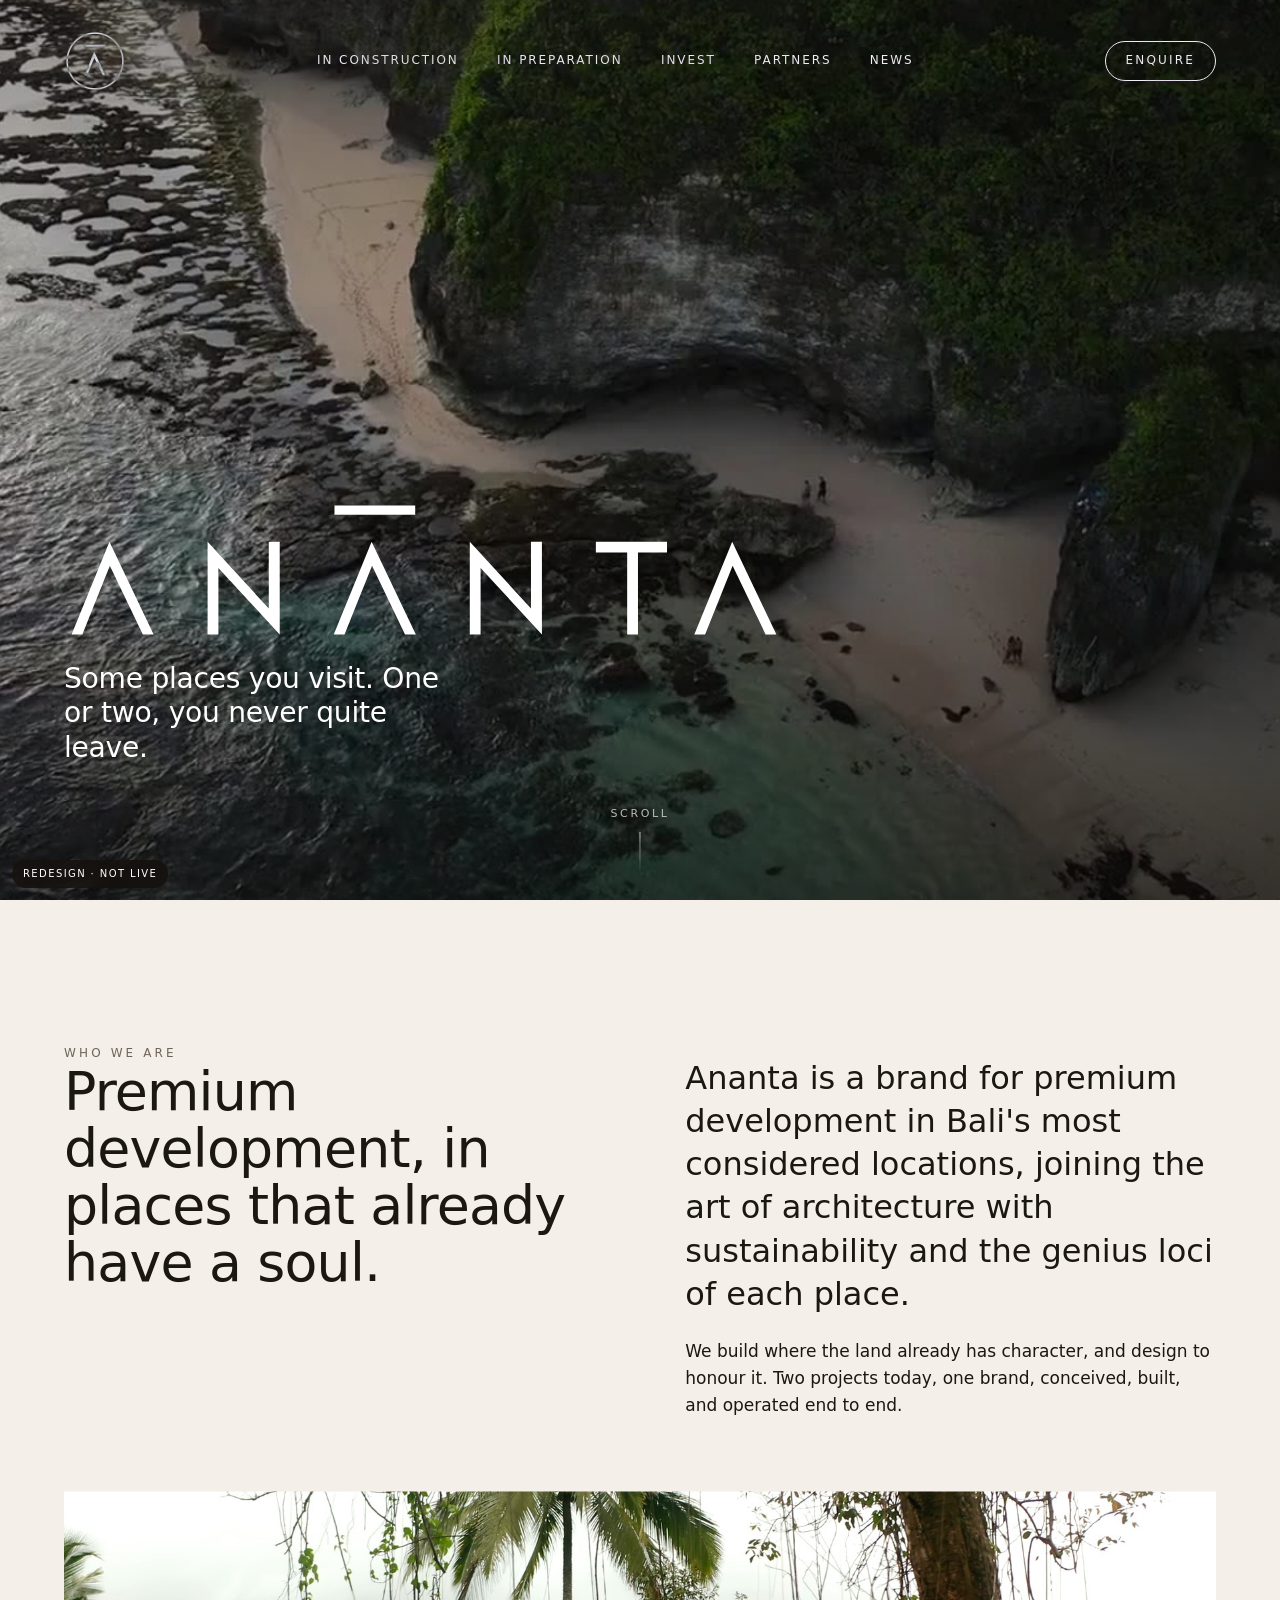
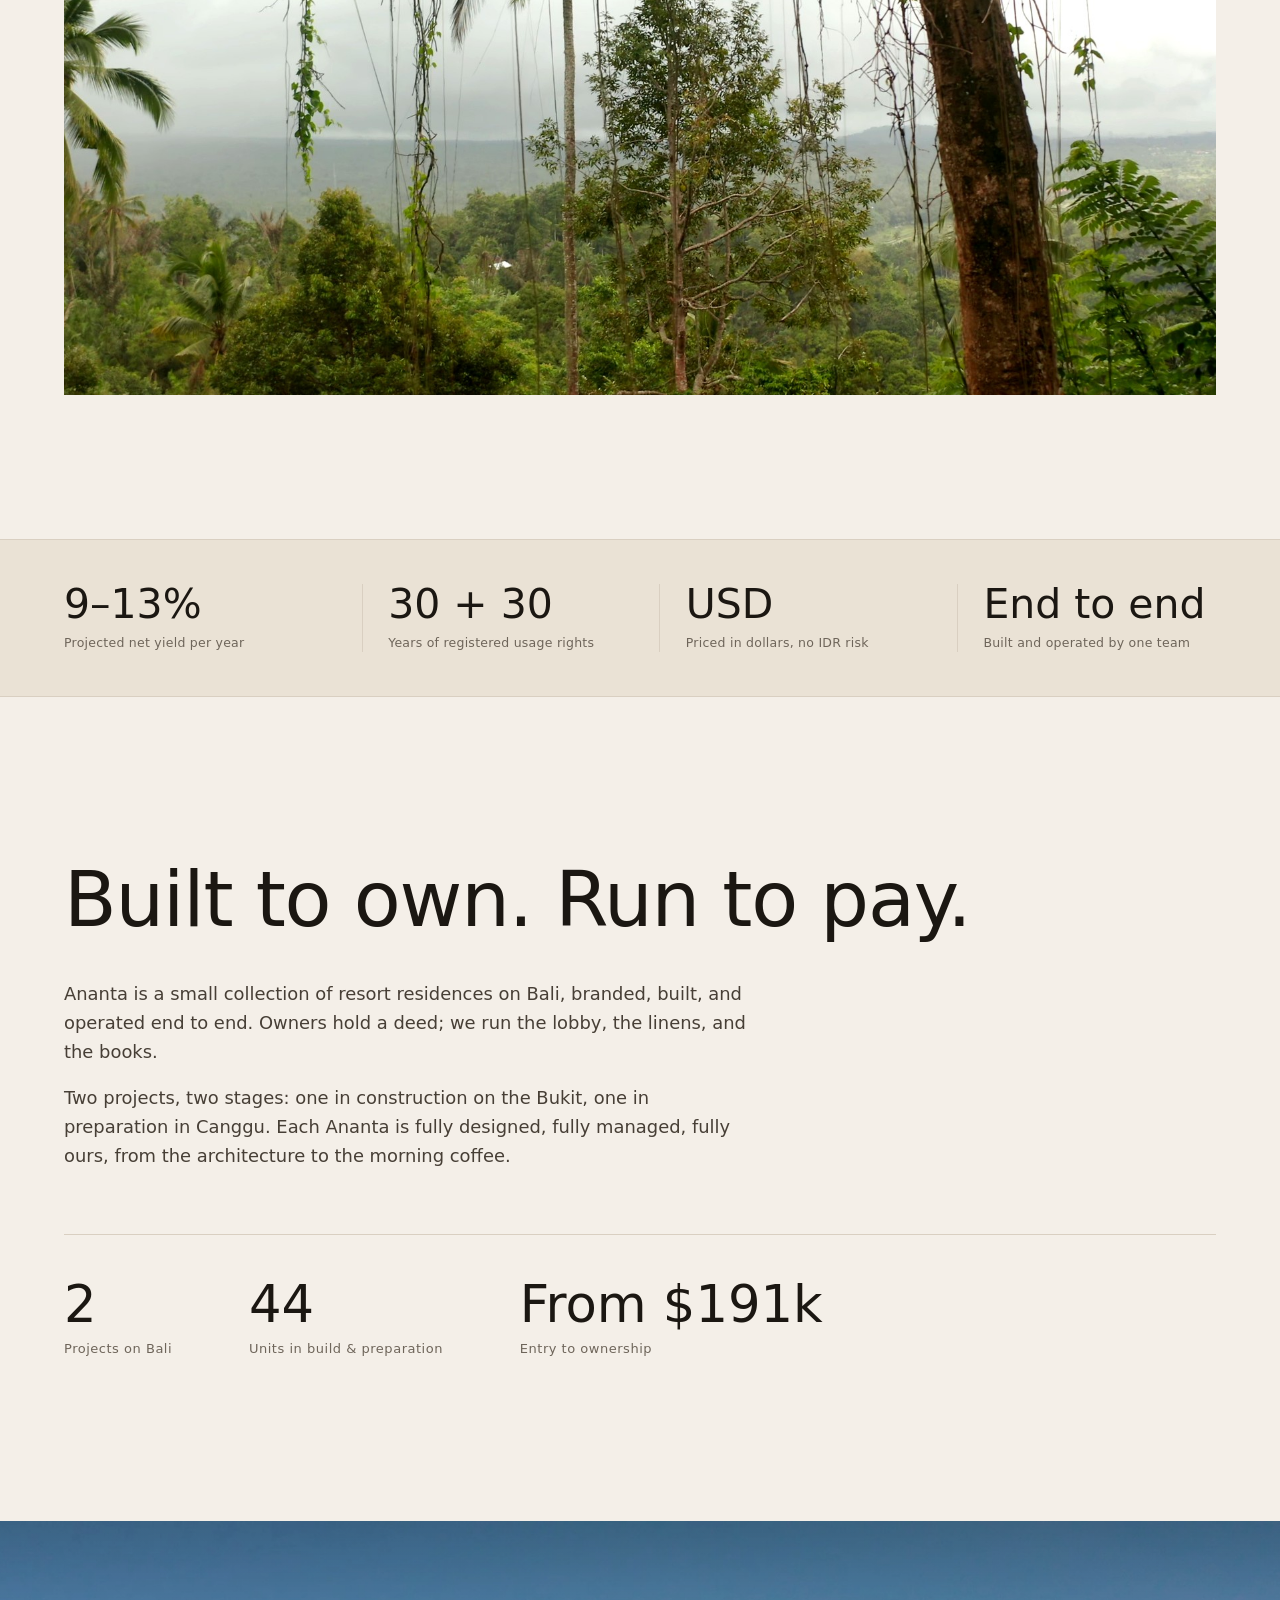
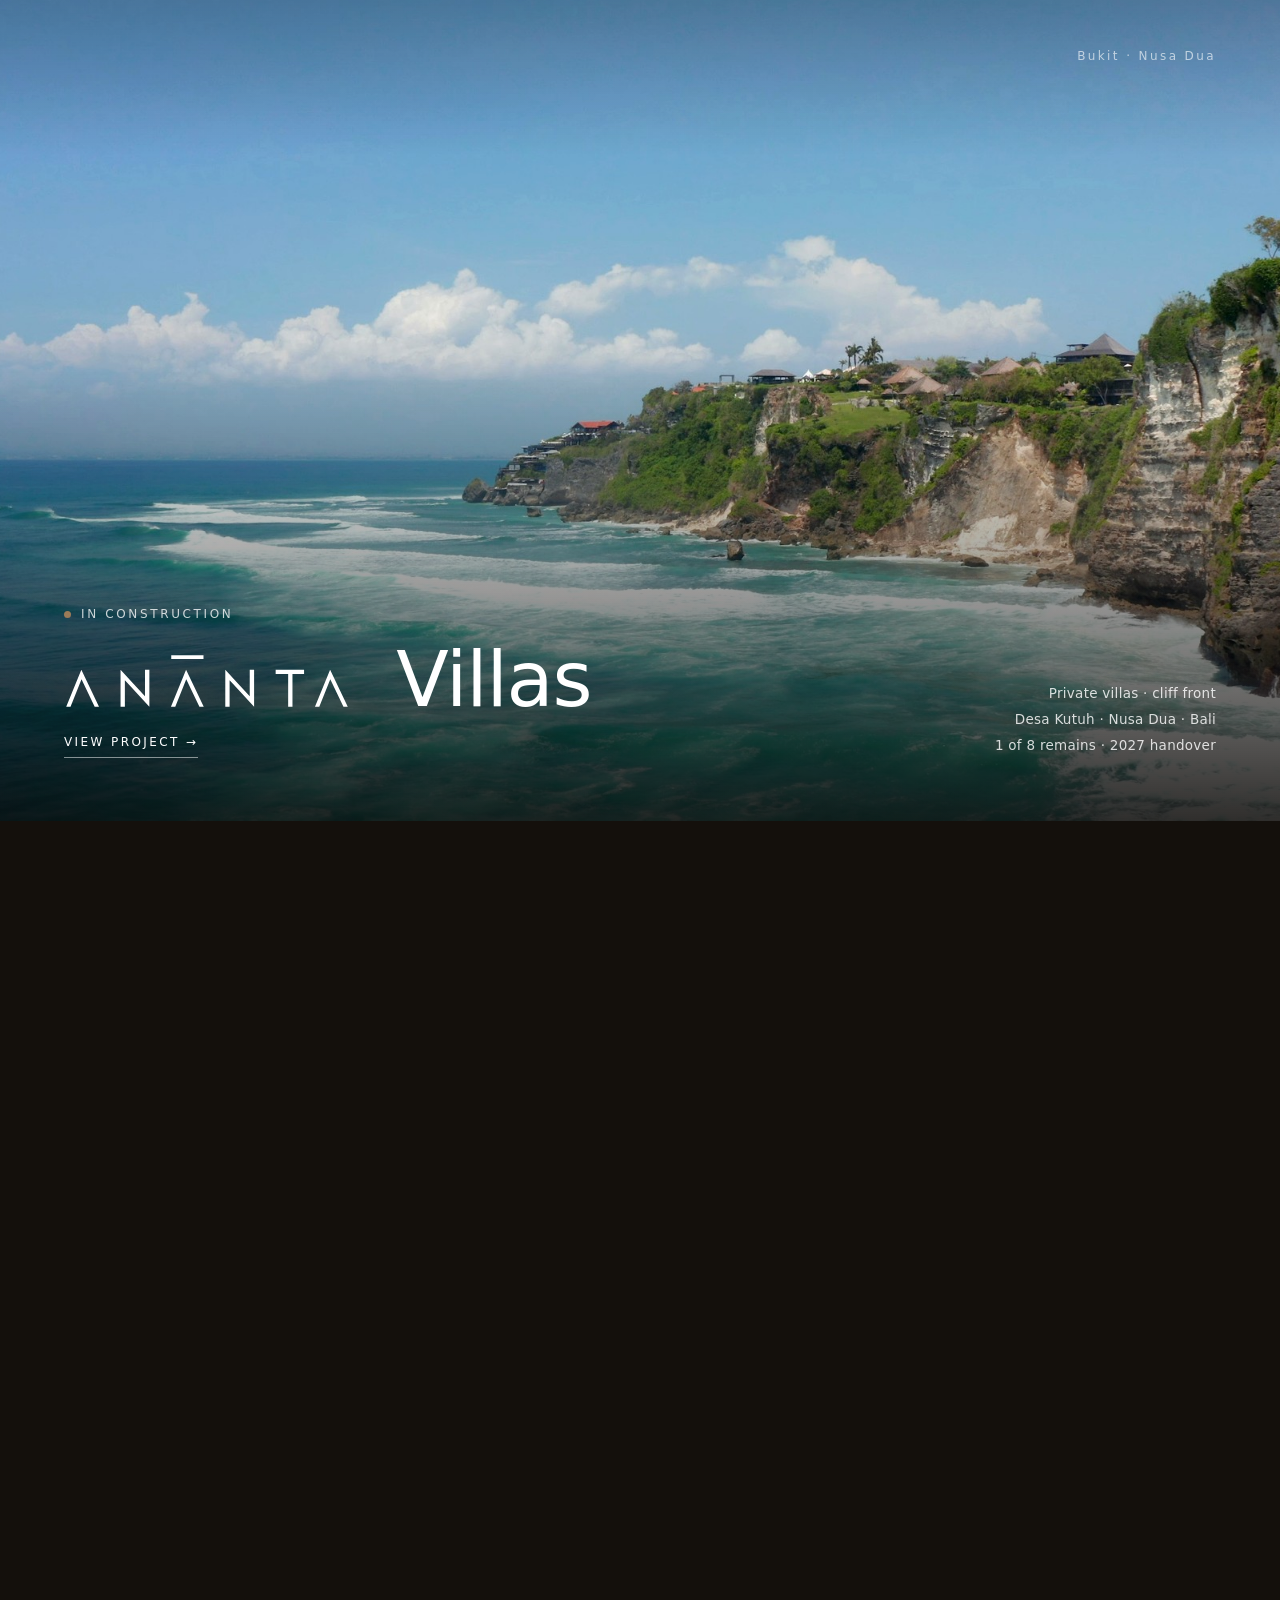
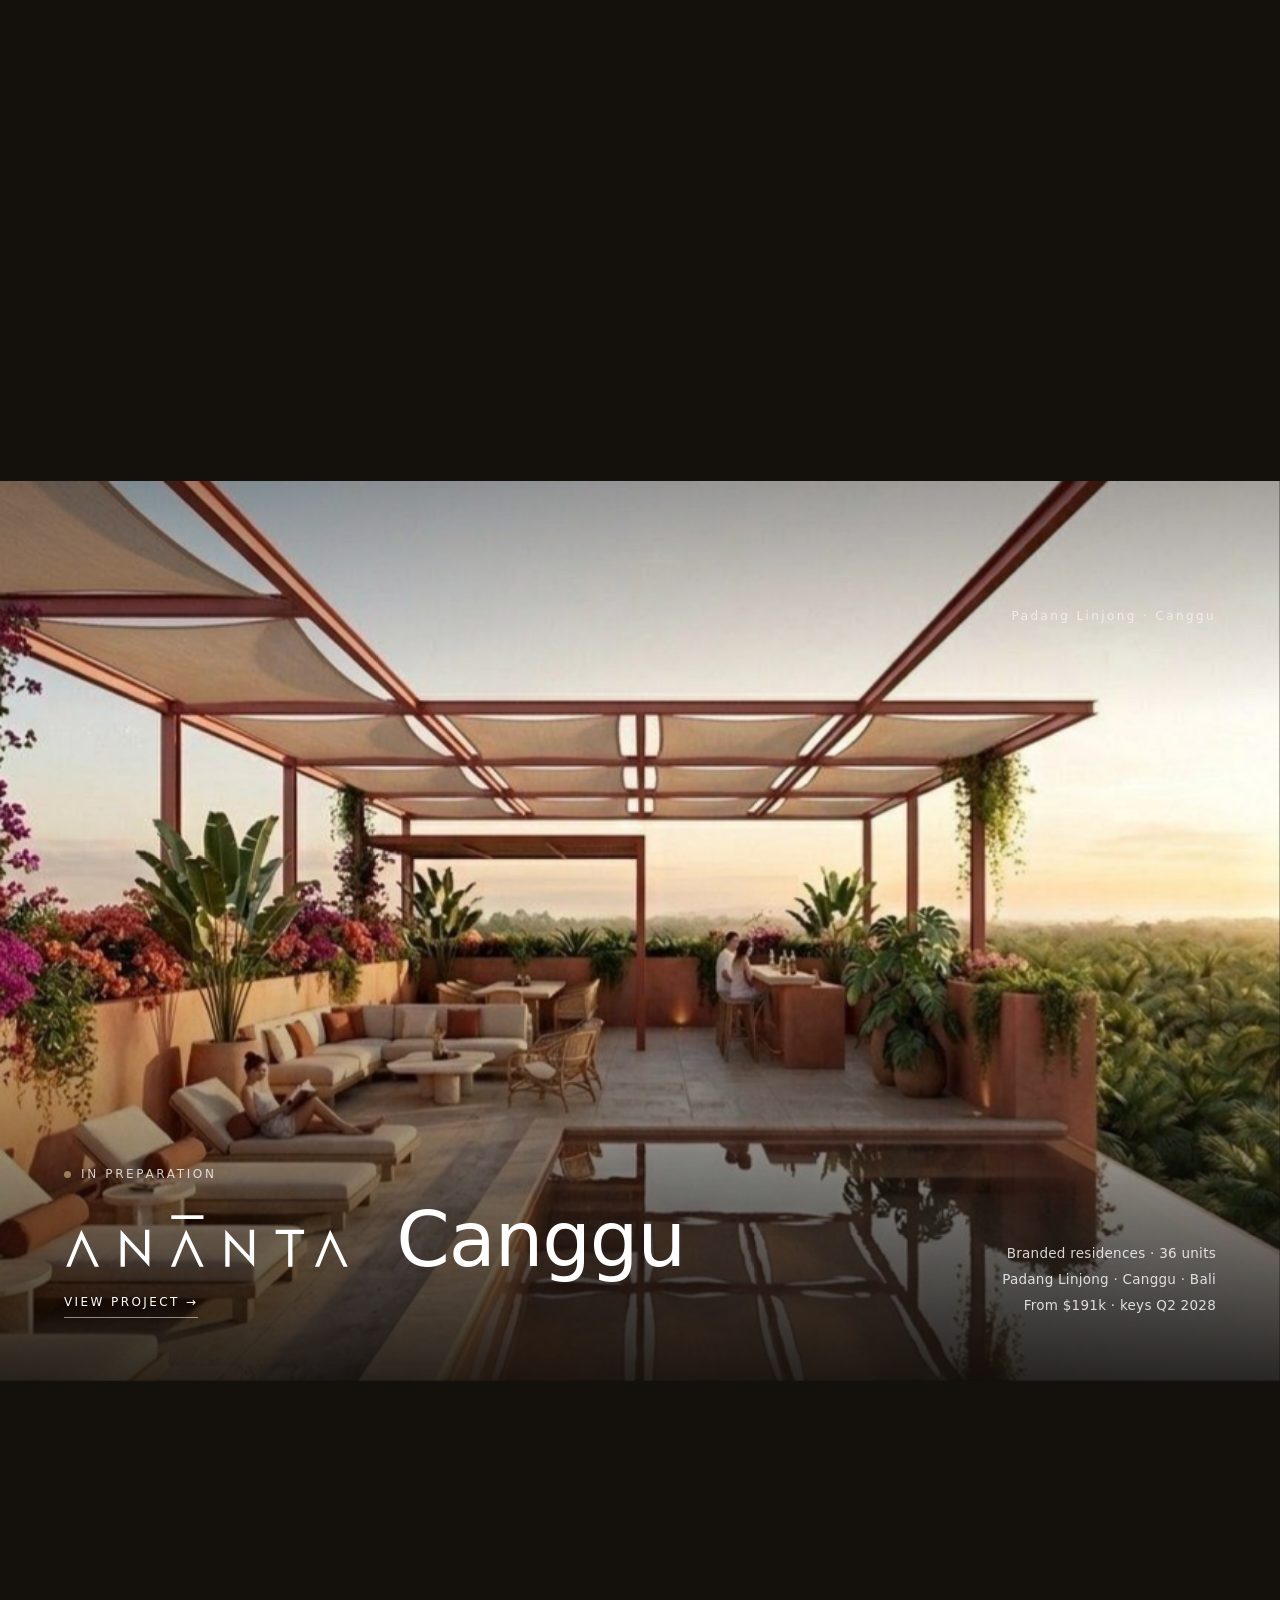
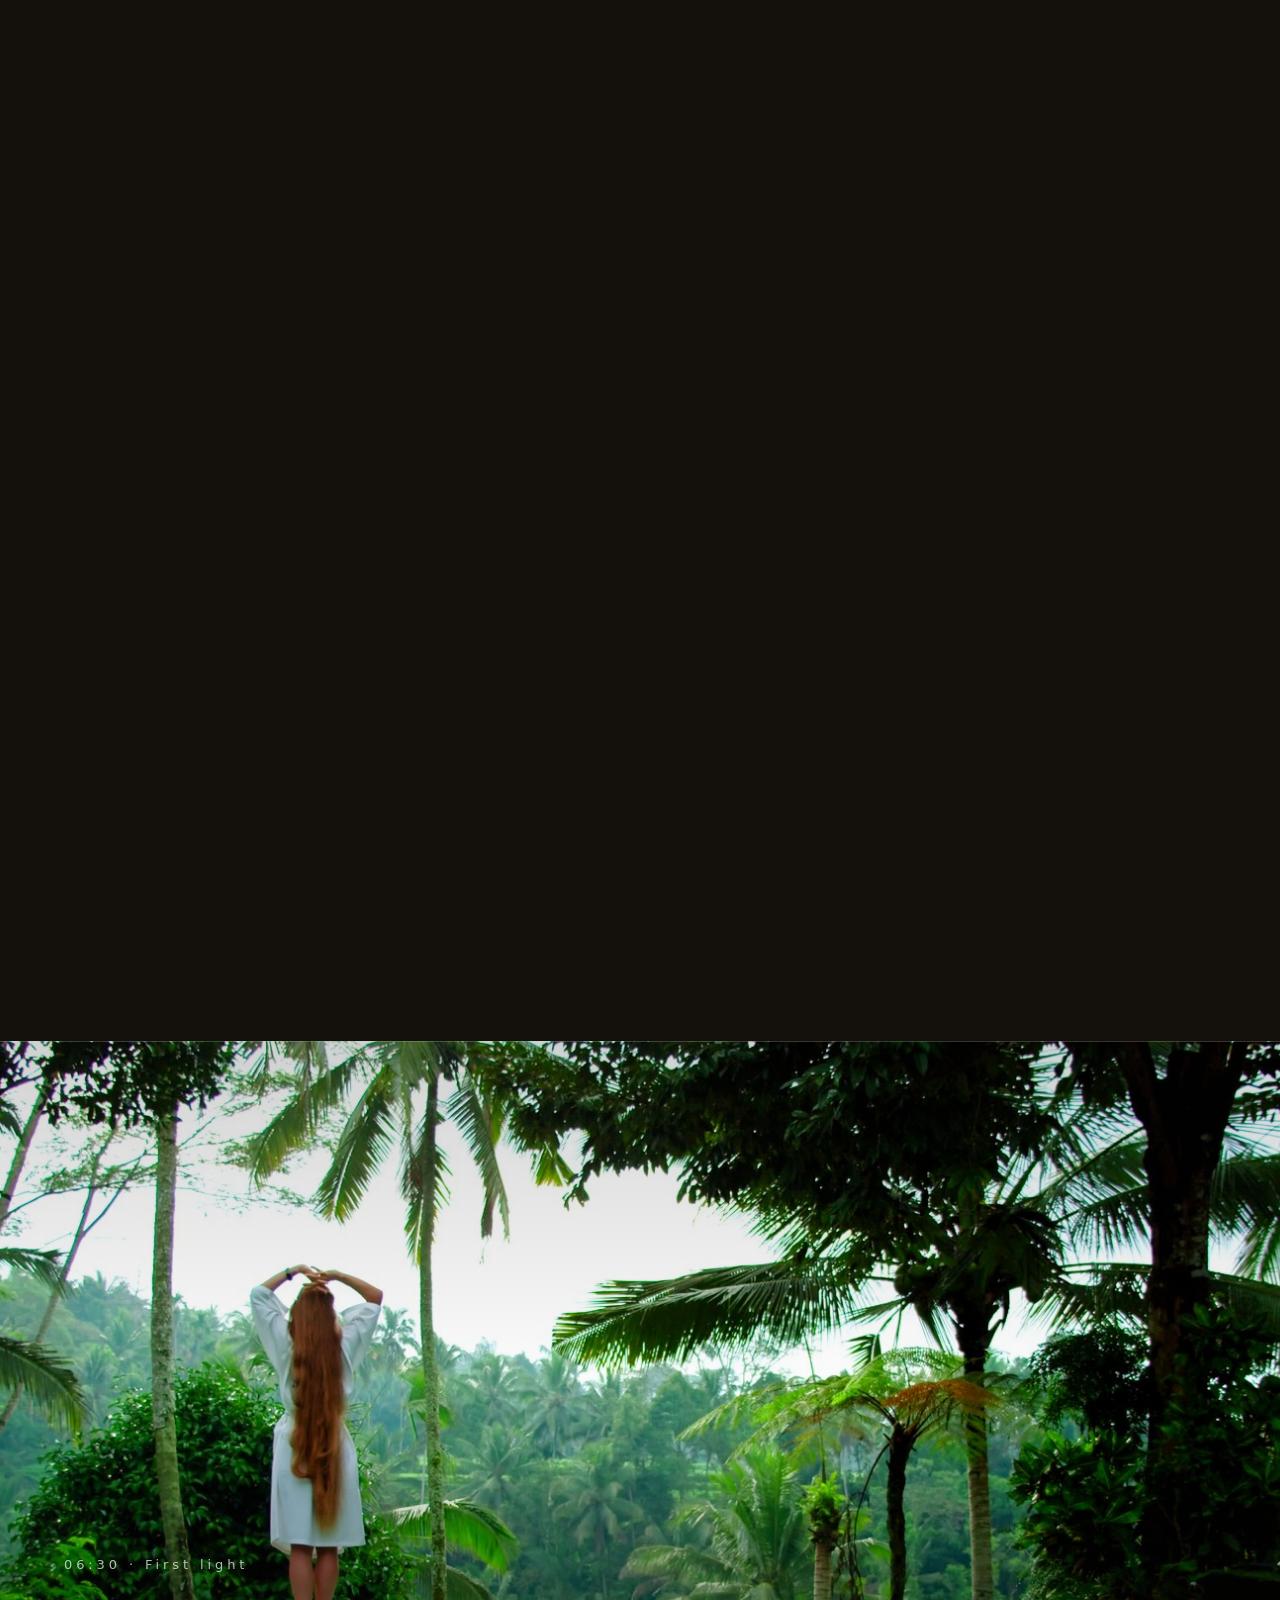
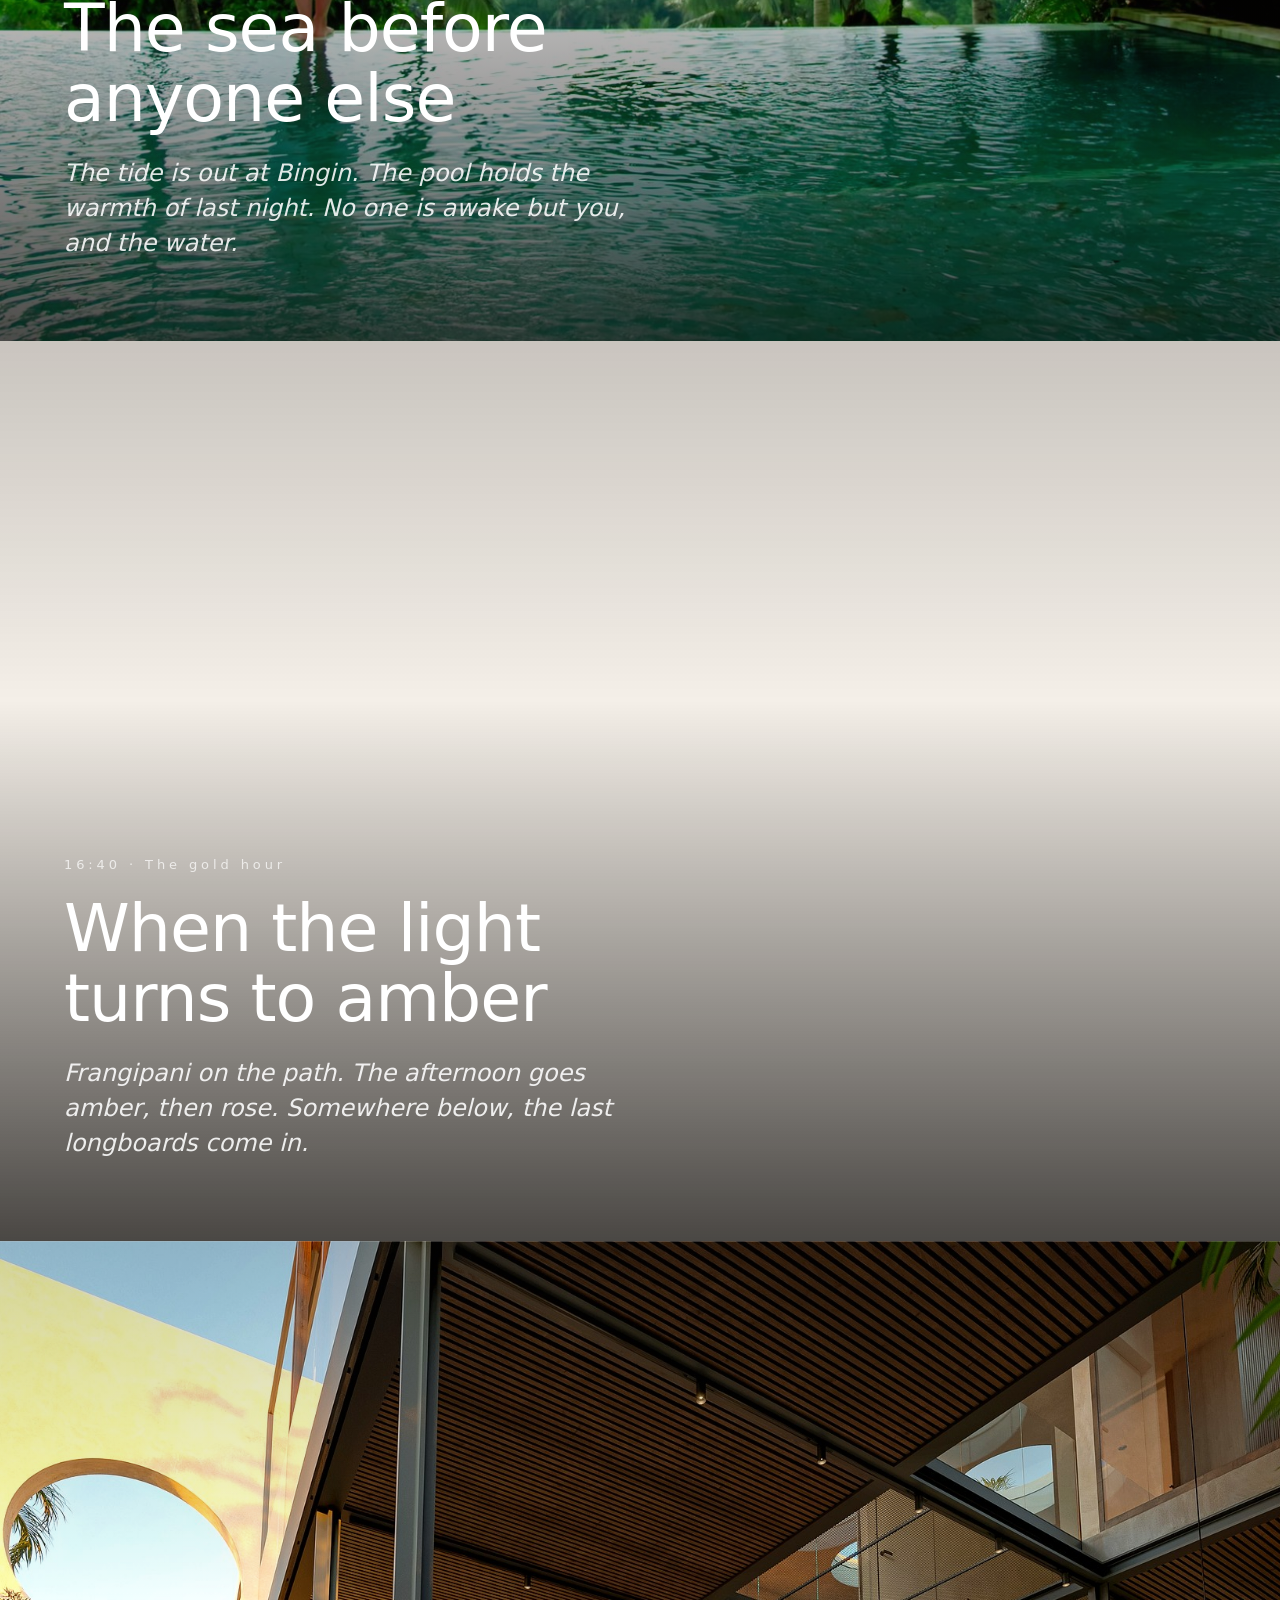
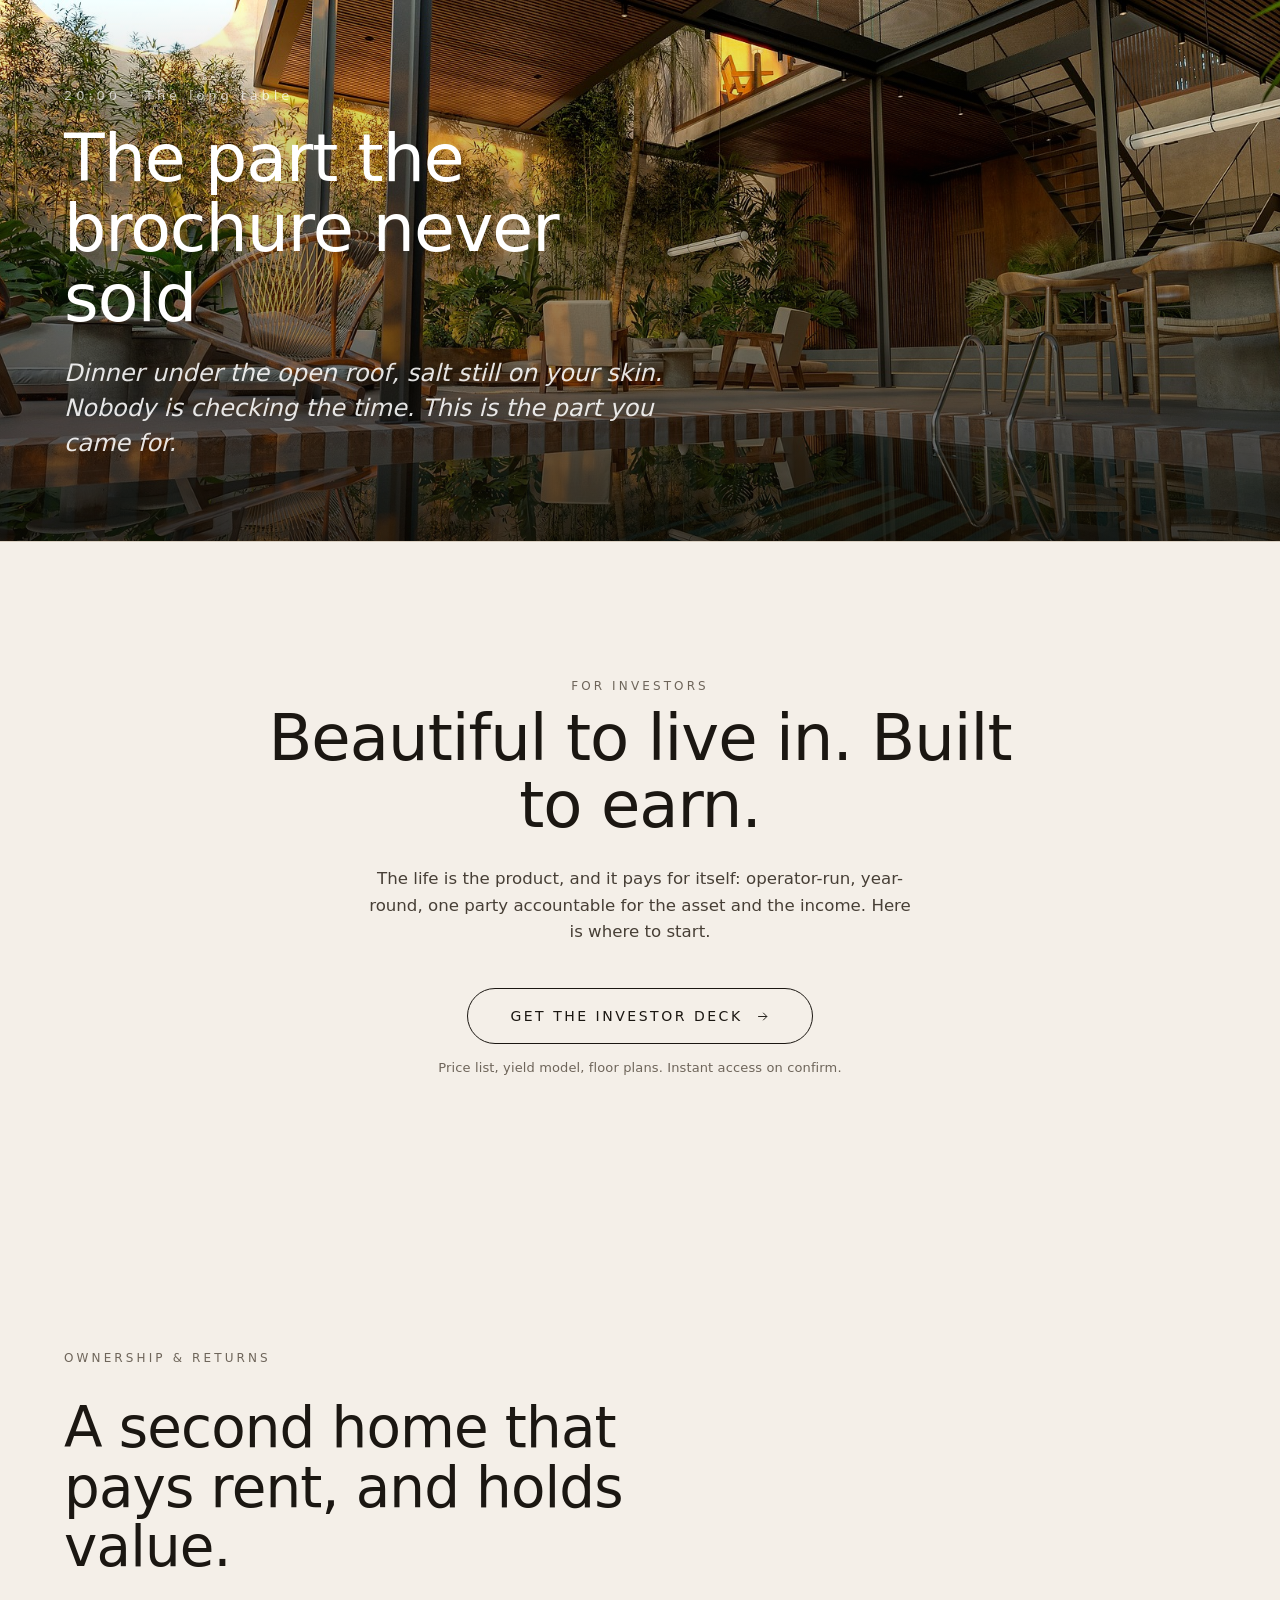
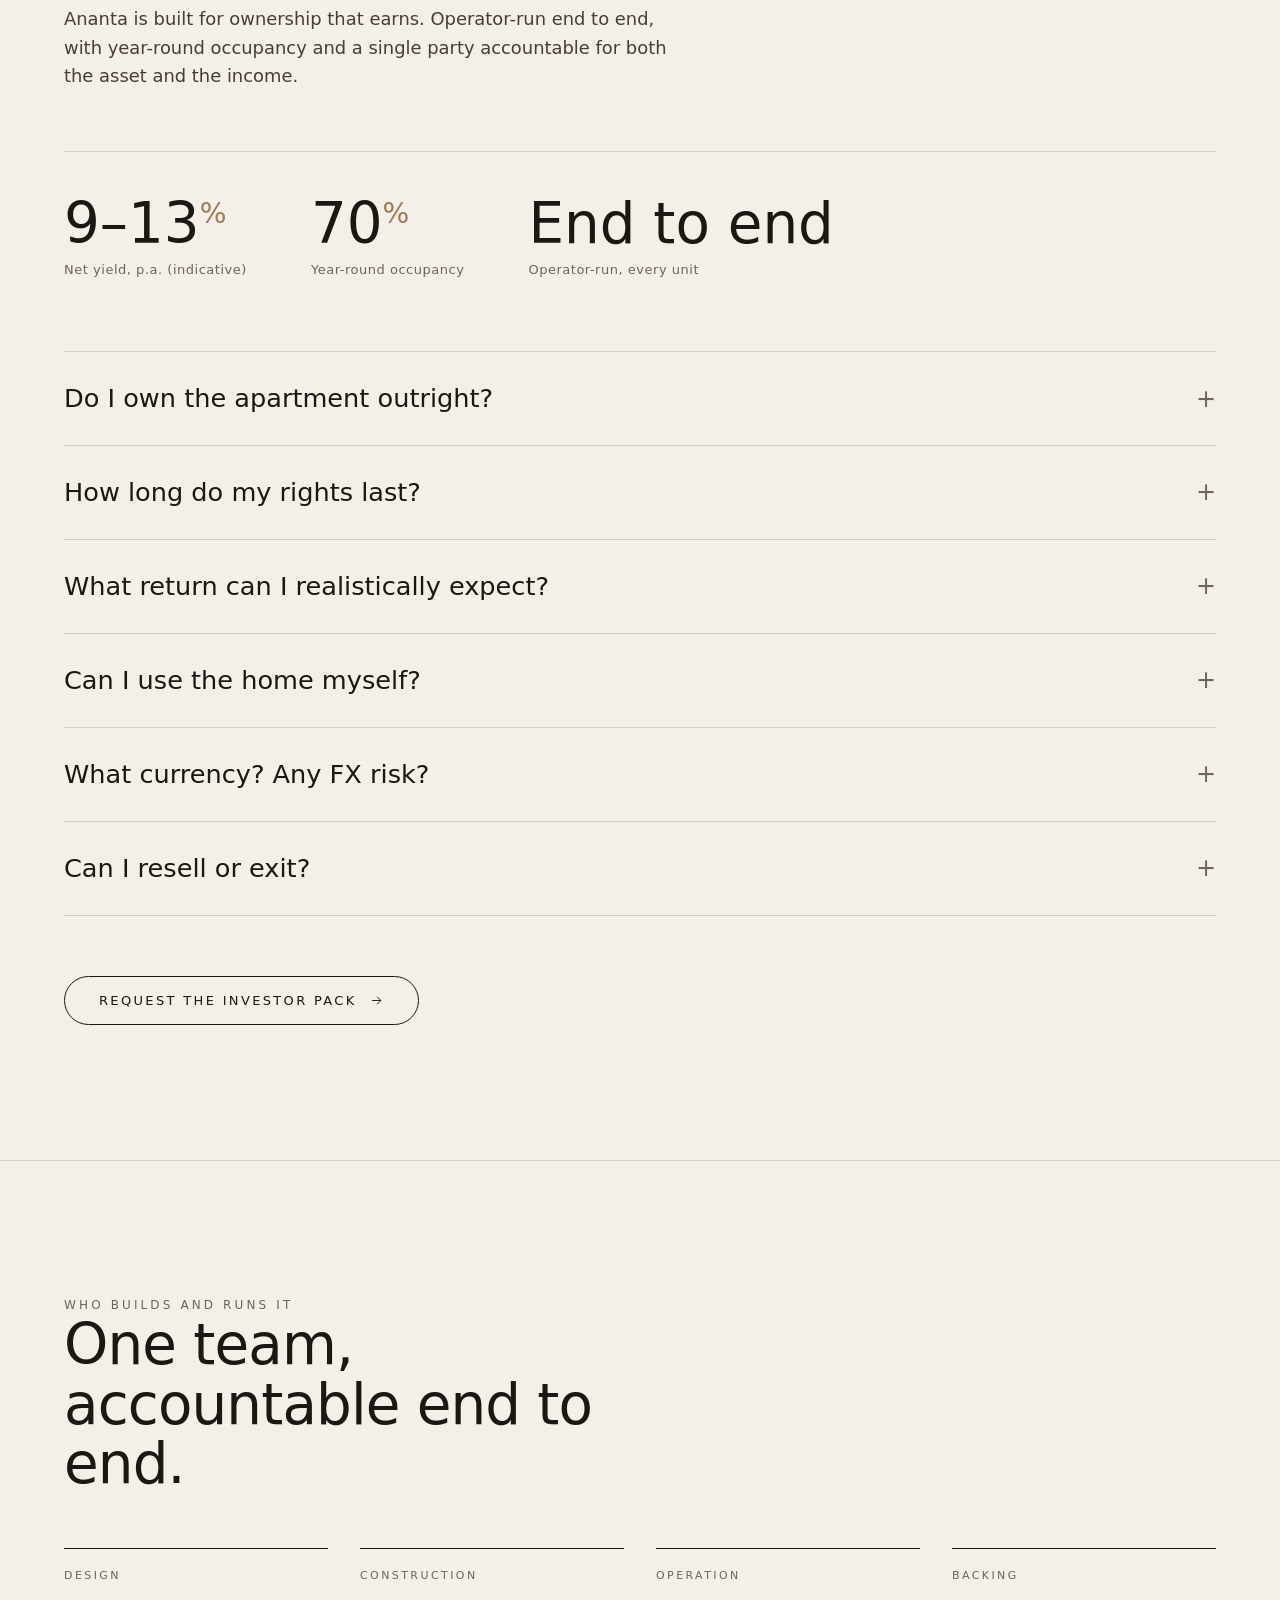
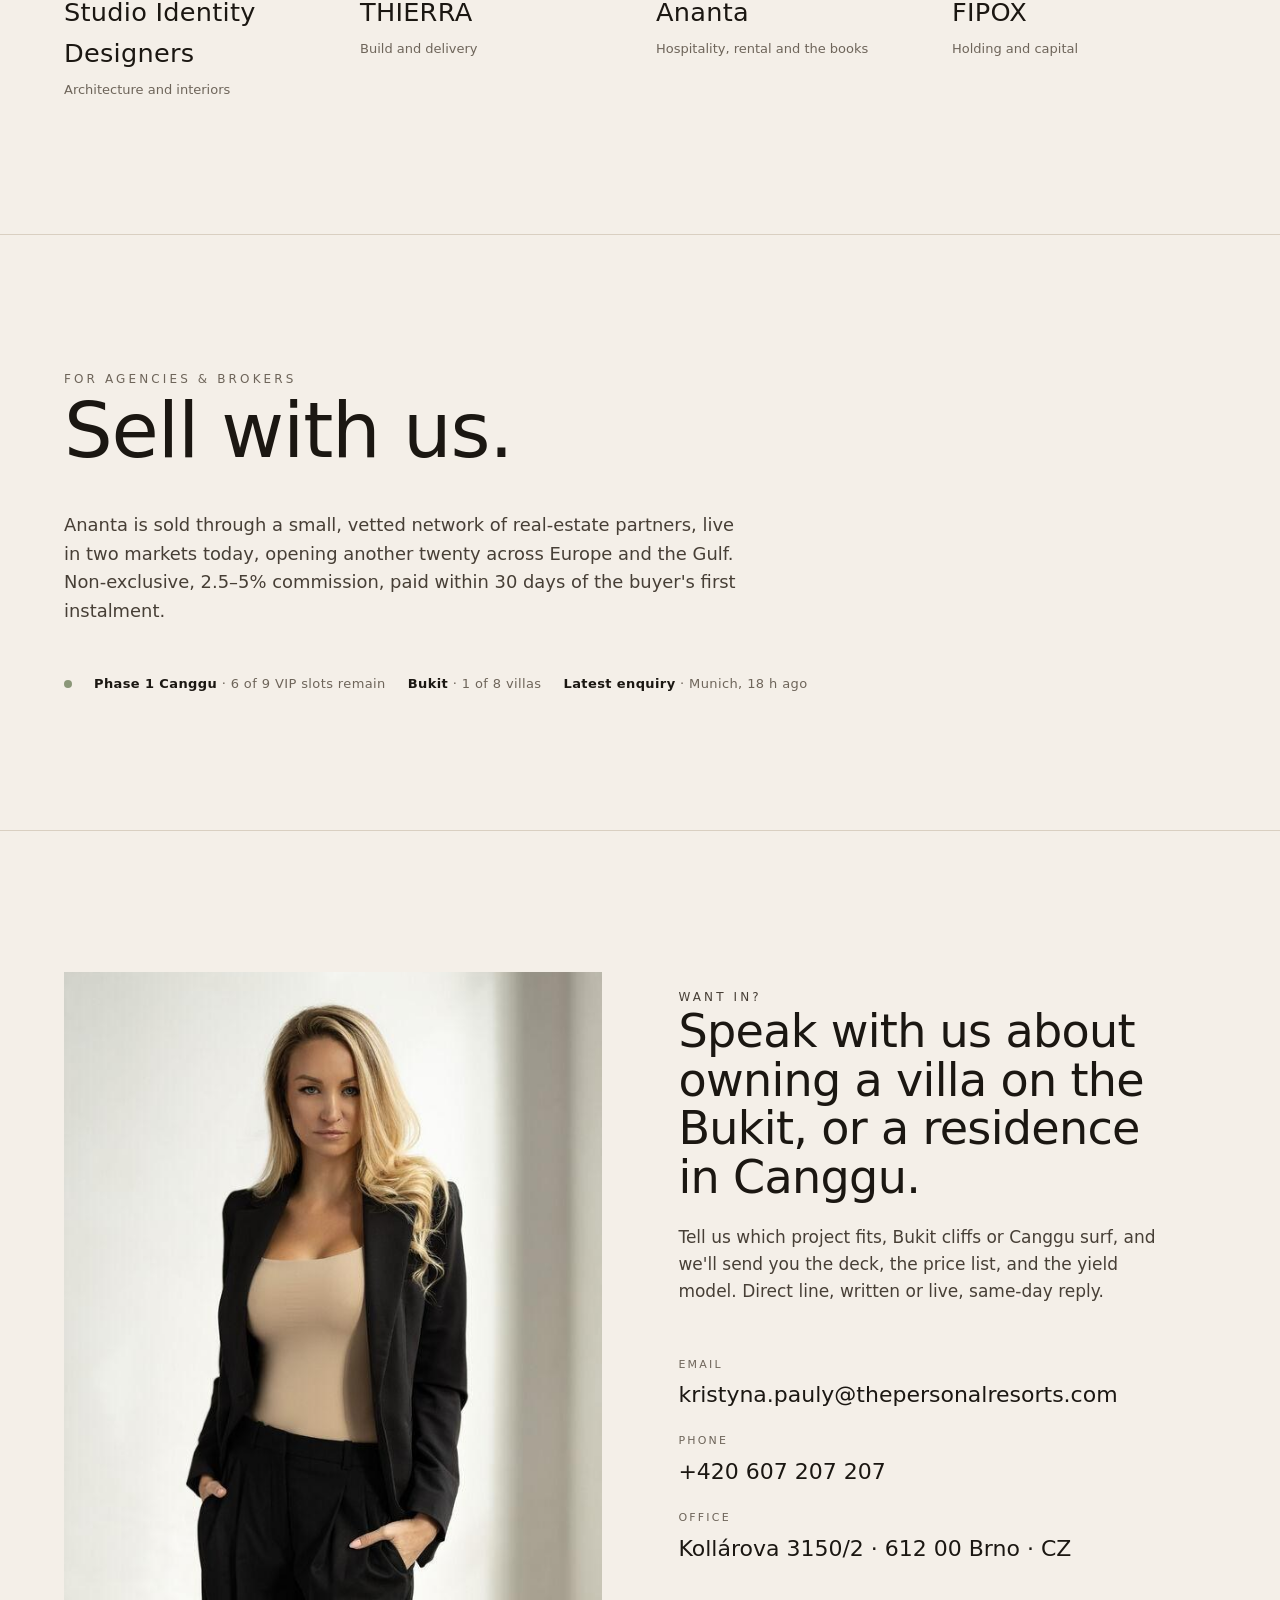
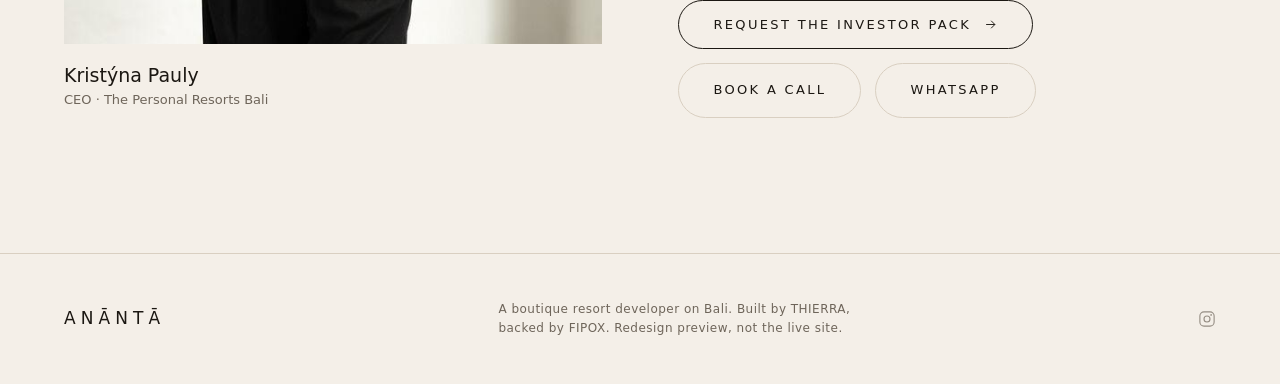
==== commit 4c9496cb: "Redesign: showcase project name - "Ananta" jako wordmark logo místo textu V captionech showcase (Ana" ====
--- a/index.html
+++ b/index.html
@@ -126,7 +126,7 @@
     <div class="showcase__body">
       <div>
         <div class="project__status">In construction</div>
-        <h2 class="project__name display" data-split>Ananta Villas</h2>
+        <h2 class="project__name display"><span class="project__brandmark" aria-hidden="true"></span><span class="sr-only">Ananta</span> Villas</h2>
         <span class="project__cta">View project →</span>
       </div>
       <ul class="project__meta" data-reveal>
@@ -152,7 +152,7 @@
     <div class="showcase__body">
       <div>
         <div class="project__status">In preparation</div>
-        <h2 class="project__name display" data-split>Ananta Canggu</h2>
+        <h2 class="project__name display"><span class="project__brandmark" aria-hidden="true"></span><span class="sr-only">Ananta</span> Canggu</h2>
         <span class="project__cta">View project →</span>
       </div>
       <ul class="project__meta" data-reveal>
--- a/site.css
+++ b/site.css
@@ -90,6 +90,10 @@
 .project__status{font-family:var(--sans);font-size:12px;letter-spacing:.22em;text-transform:uppercase;color:rgba(255,255,255,.78);margin-bottom:18px;display:flex;align-items:center;gap:10px}
 .project__status::before{content:"";width:7px;height:7px;border-radius:50%;background:var(--accent)}
 .project__name{font-family:var(--serif);font-weight:330;font-size:clamp(38px,6vw,86px);line-height:1;color:#fff}
+/* "Ananta" rendered as the wordmark logo, sized to the headline's cap-height and recolored
+   via currentColor (mask technique, same as nav/hero). em units keep it scaling with the
+   responsive heading. The sr-only "Ananta" inside keeps the h2 reading "Ananta Villas". */
+.project__brandmark{display:inline-block;height:.74em;width:calc(.74em * 782.5 / 153);vertical-align:baseline;background-color:currentColor;-webkit-mask:url(/ananta-wordmark.svg) left center/contain no-repeat;mask:url(/ananta-wordmark.svg) left center/contain no-repeat;margin-right:.24em;position:relative;top:.04em}
 .project__meta{list-style:none;font-family:var(--sans);font-size:13.5px;letter-spacing:.02em;color:rgba(255,255,255,.82);text-align:right;line-height:1.9}
 .project__cta{display:inline-flex;align-items:center;gap:10px;margin-top:14px;font-weight:500;font-size:12px;letter-spacing:.2em;text-transform:uppercase;border-bottom:1px solid rgba(255,255,255,.5);padding-bottom:5px}
 
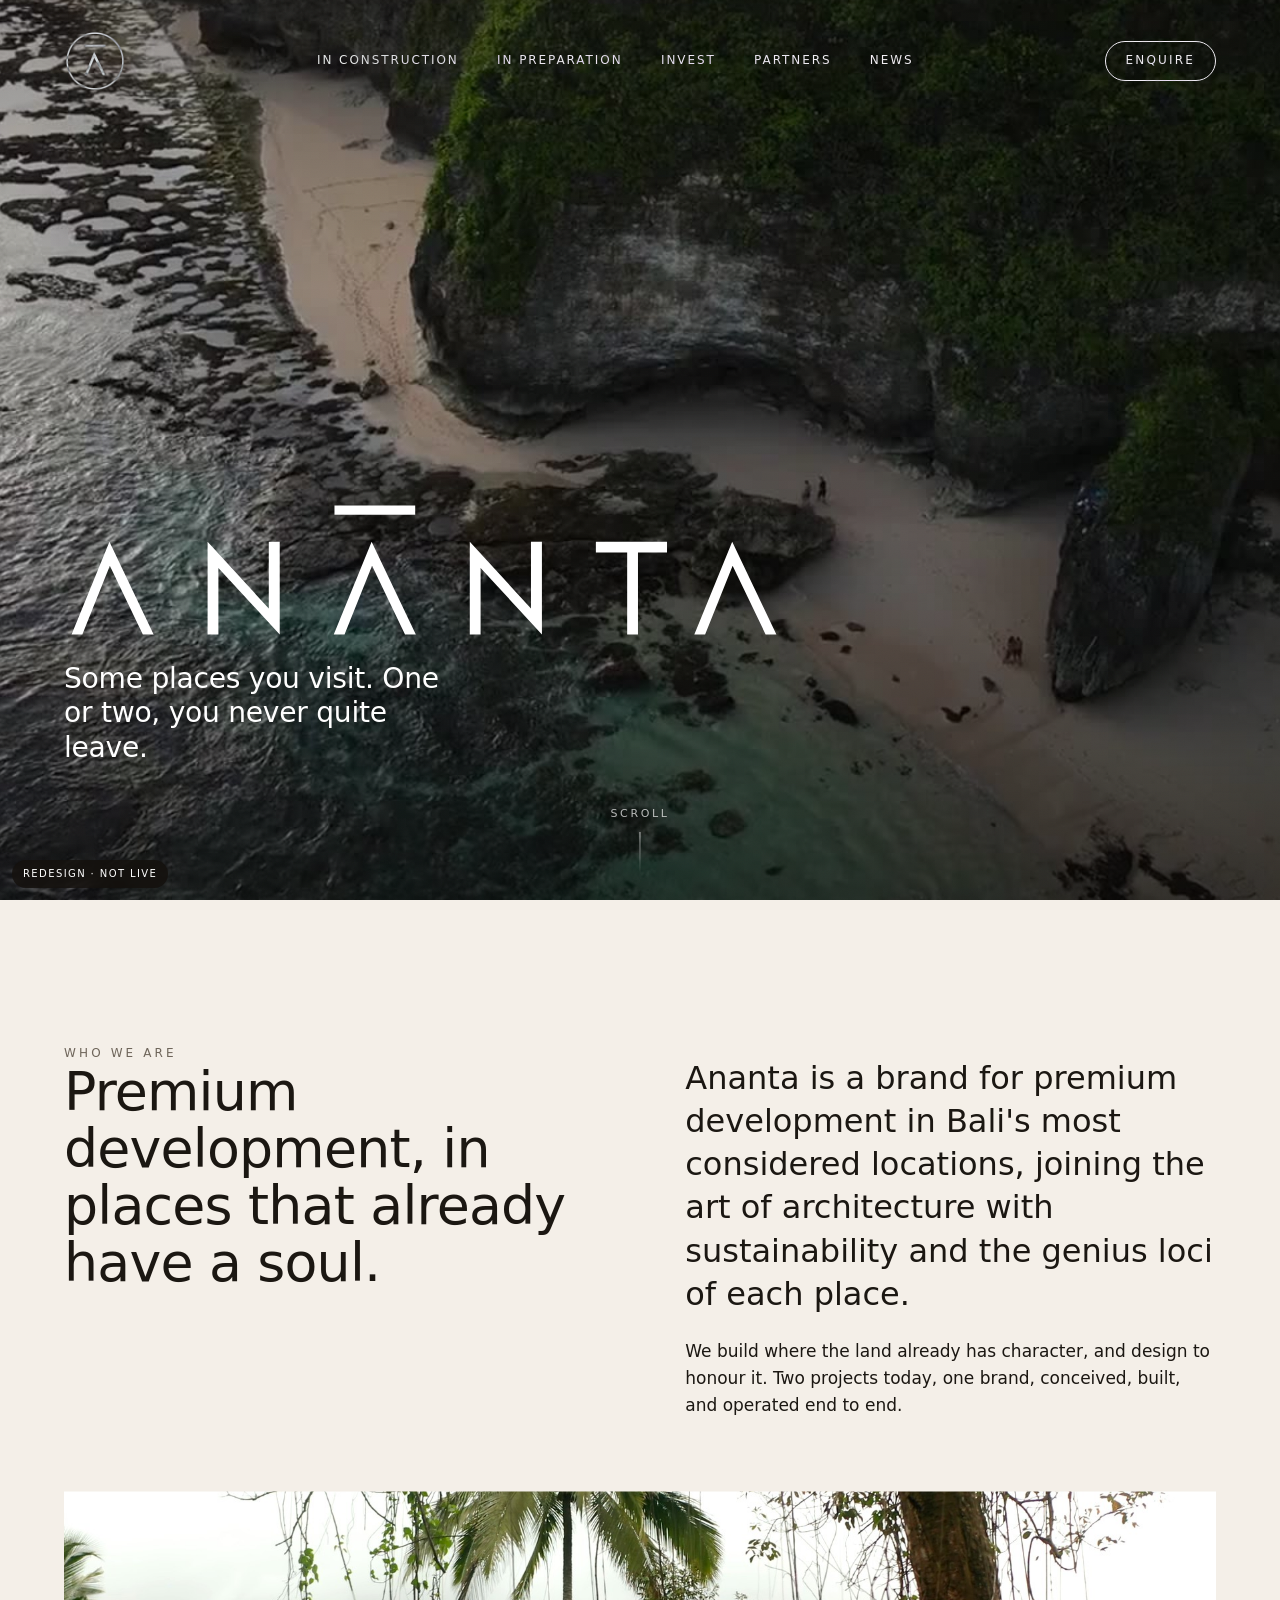
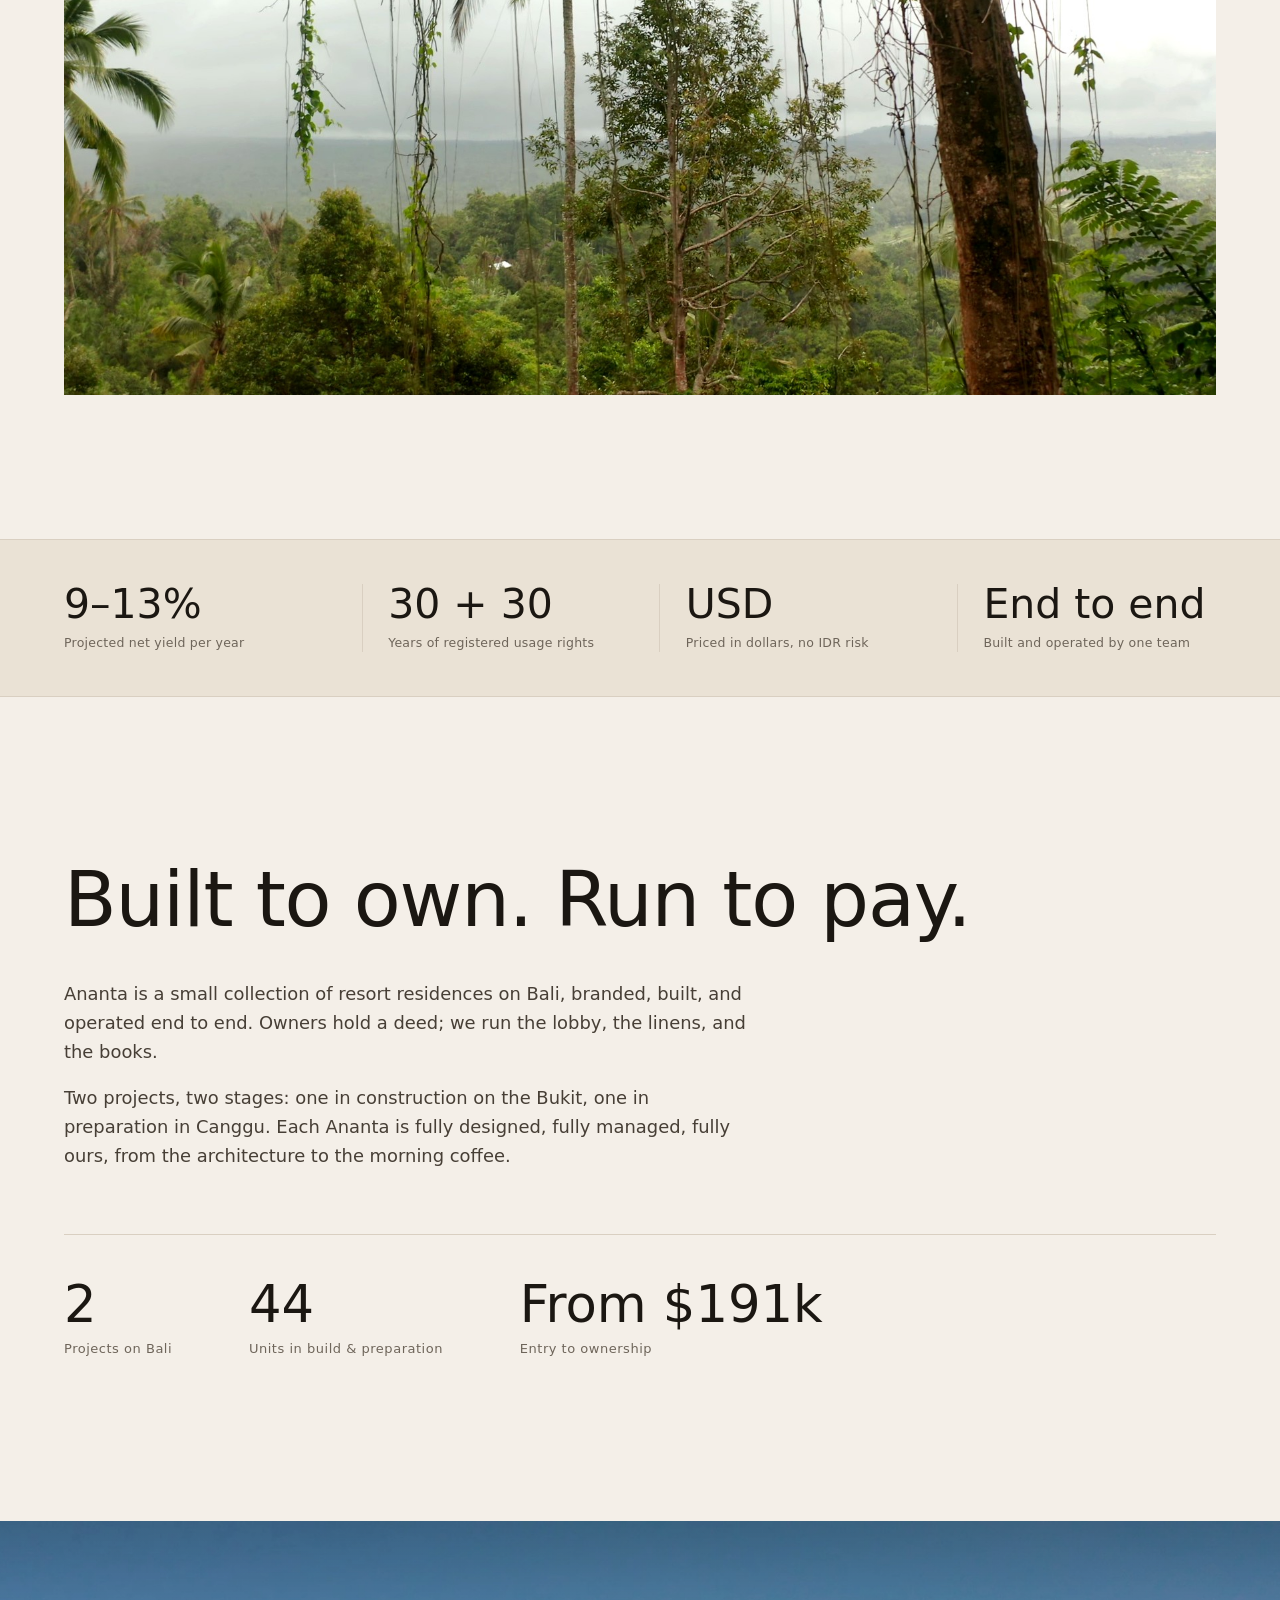
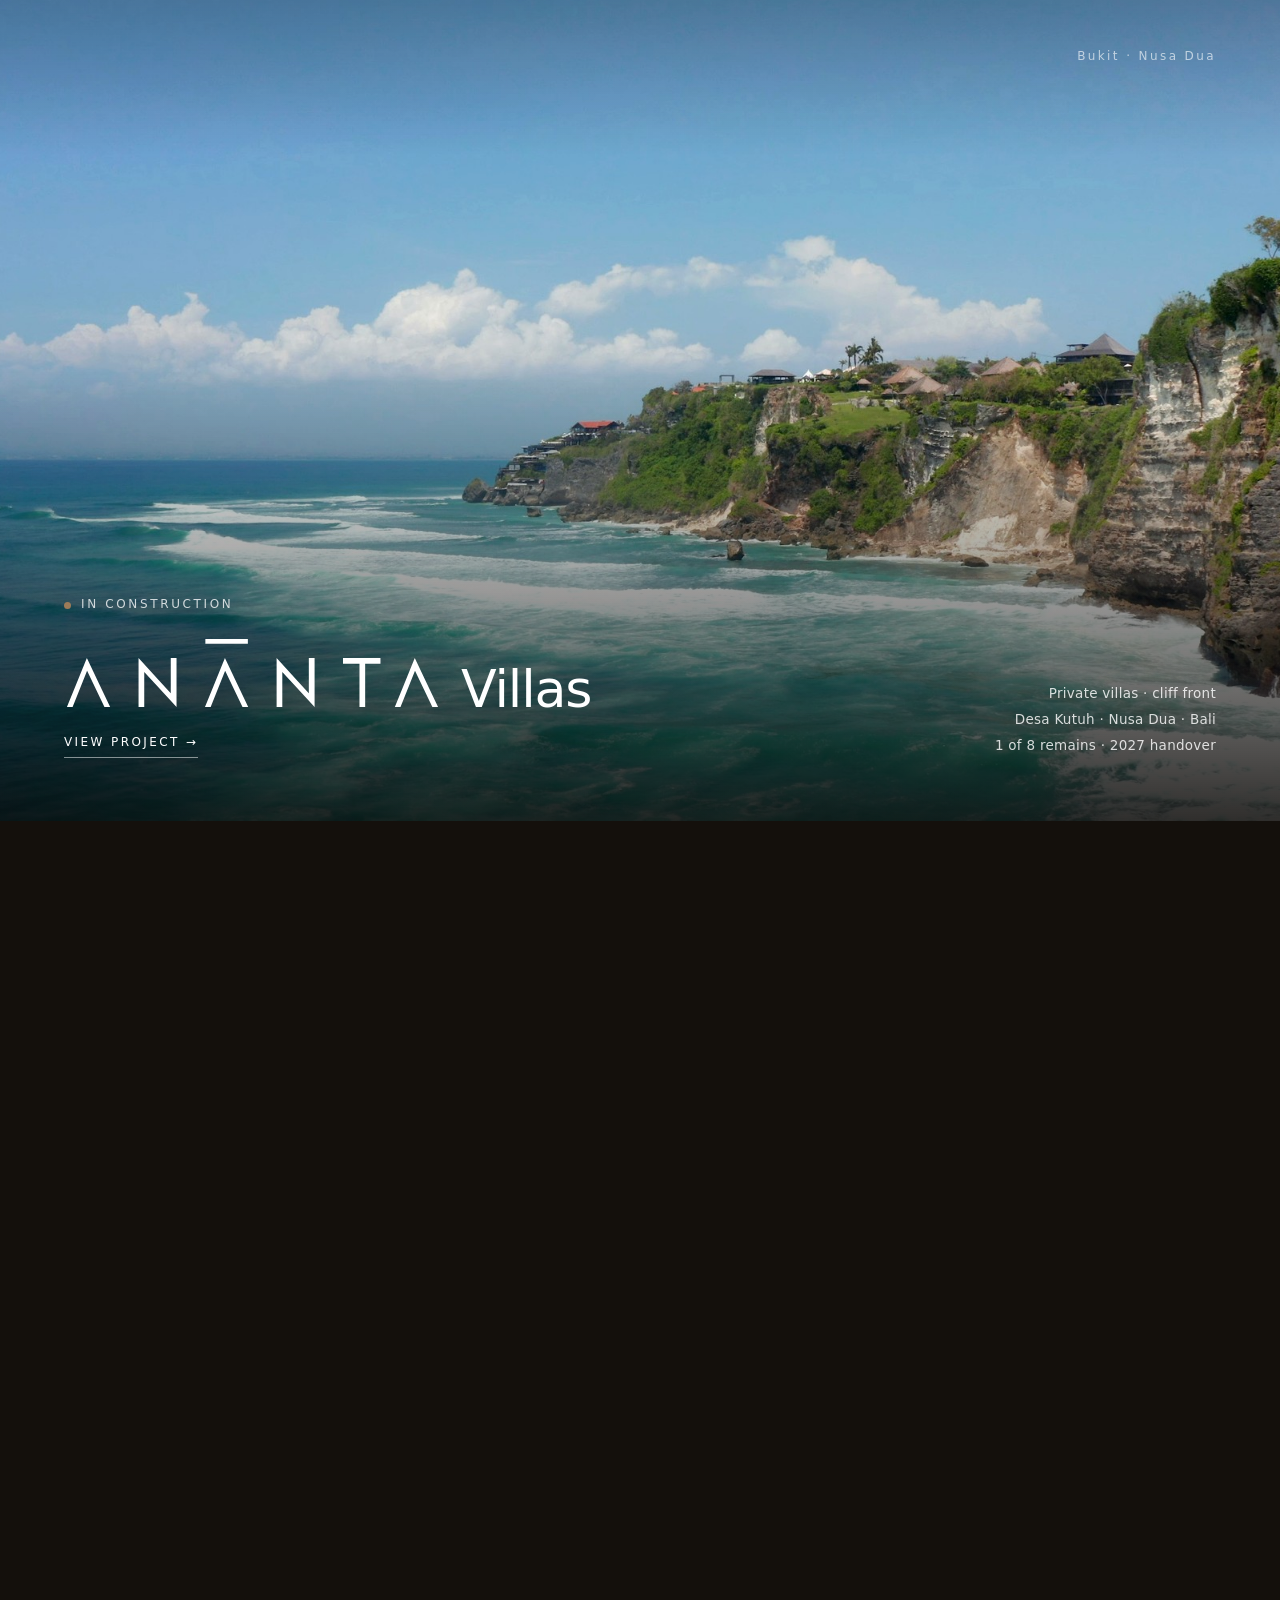
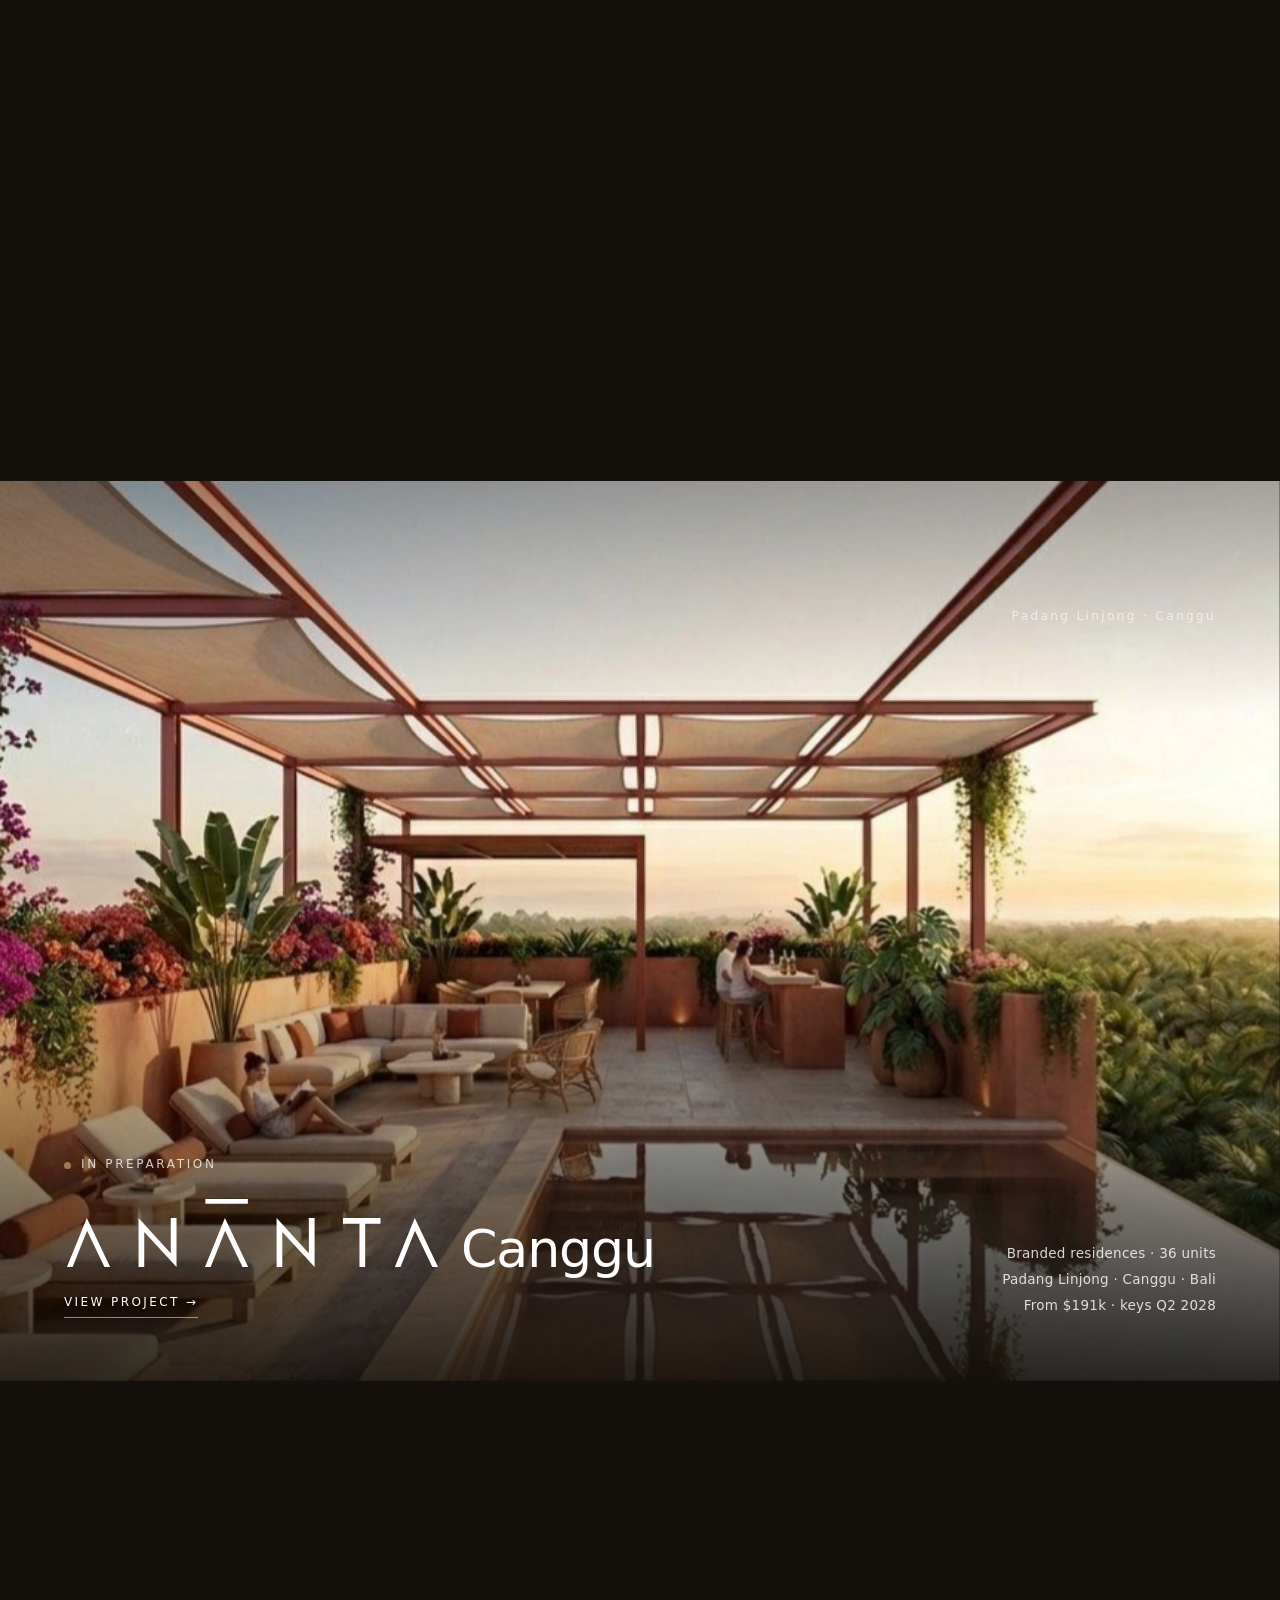
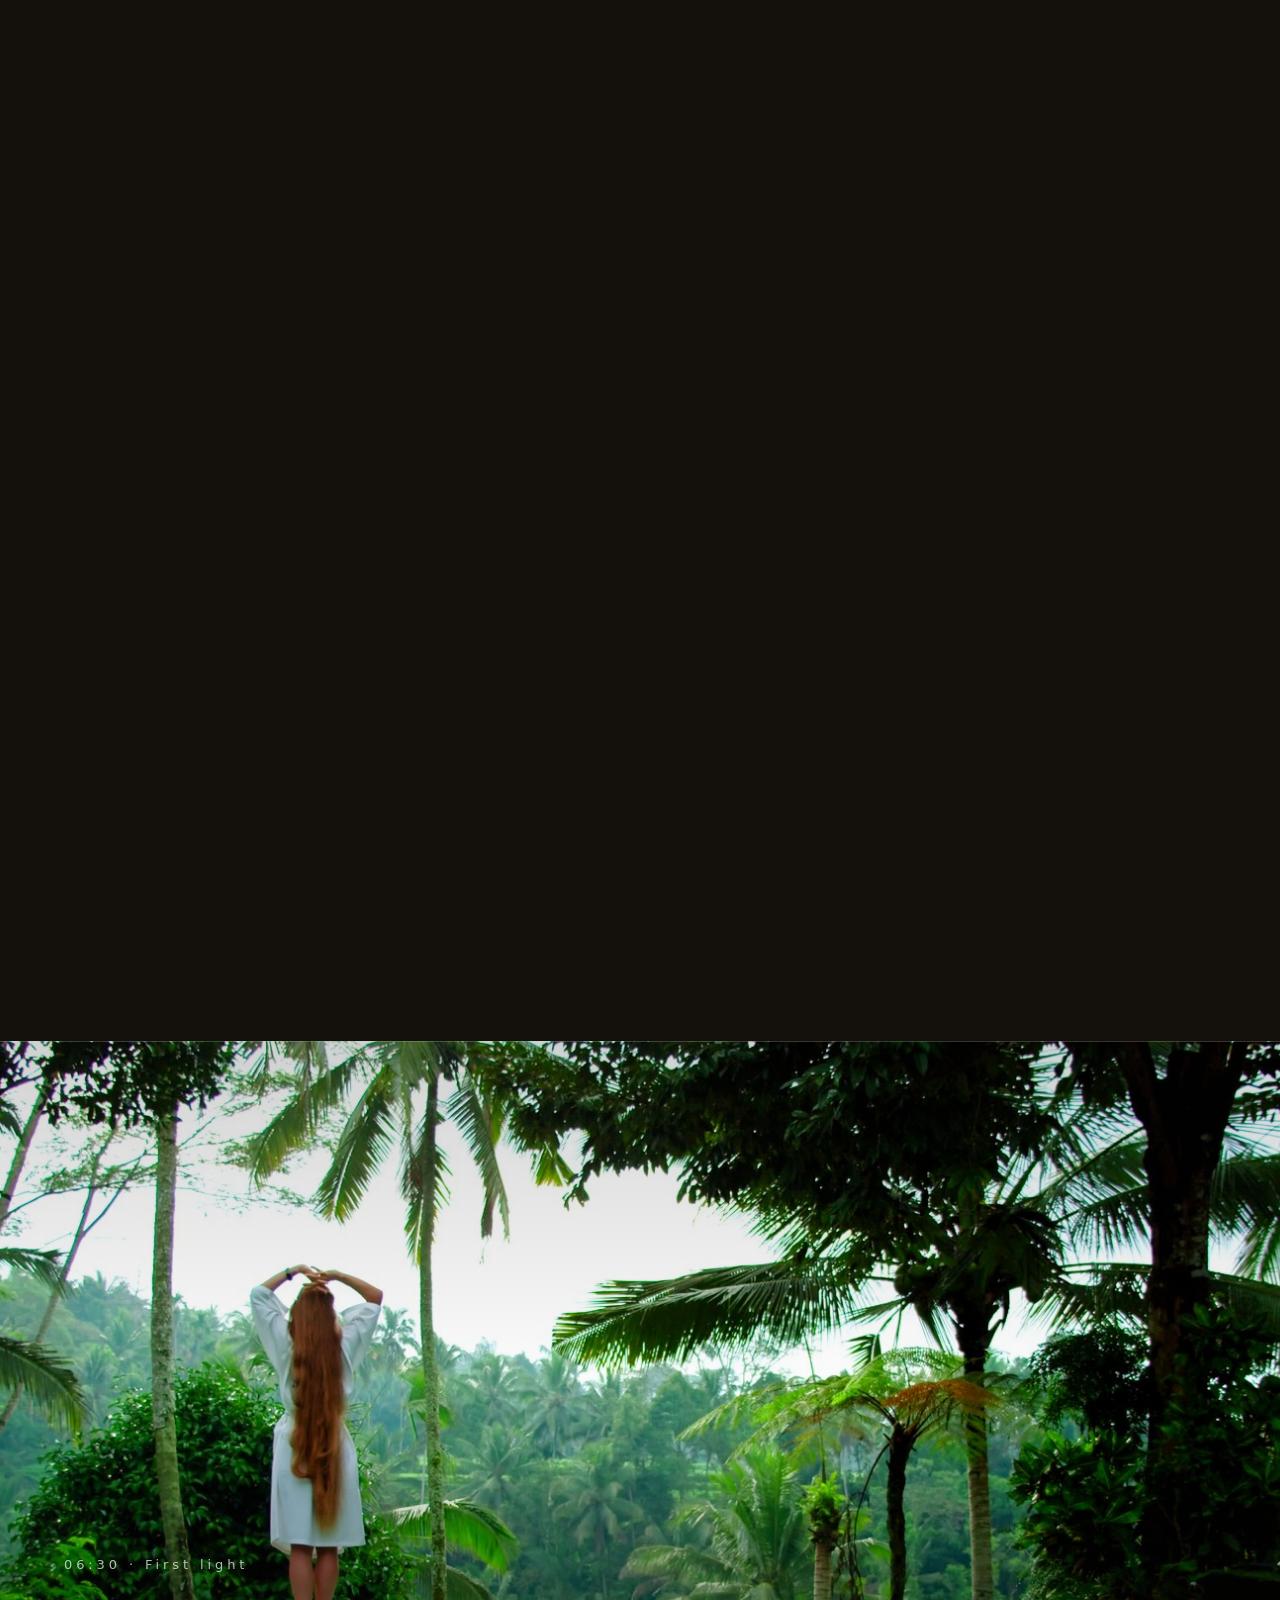
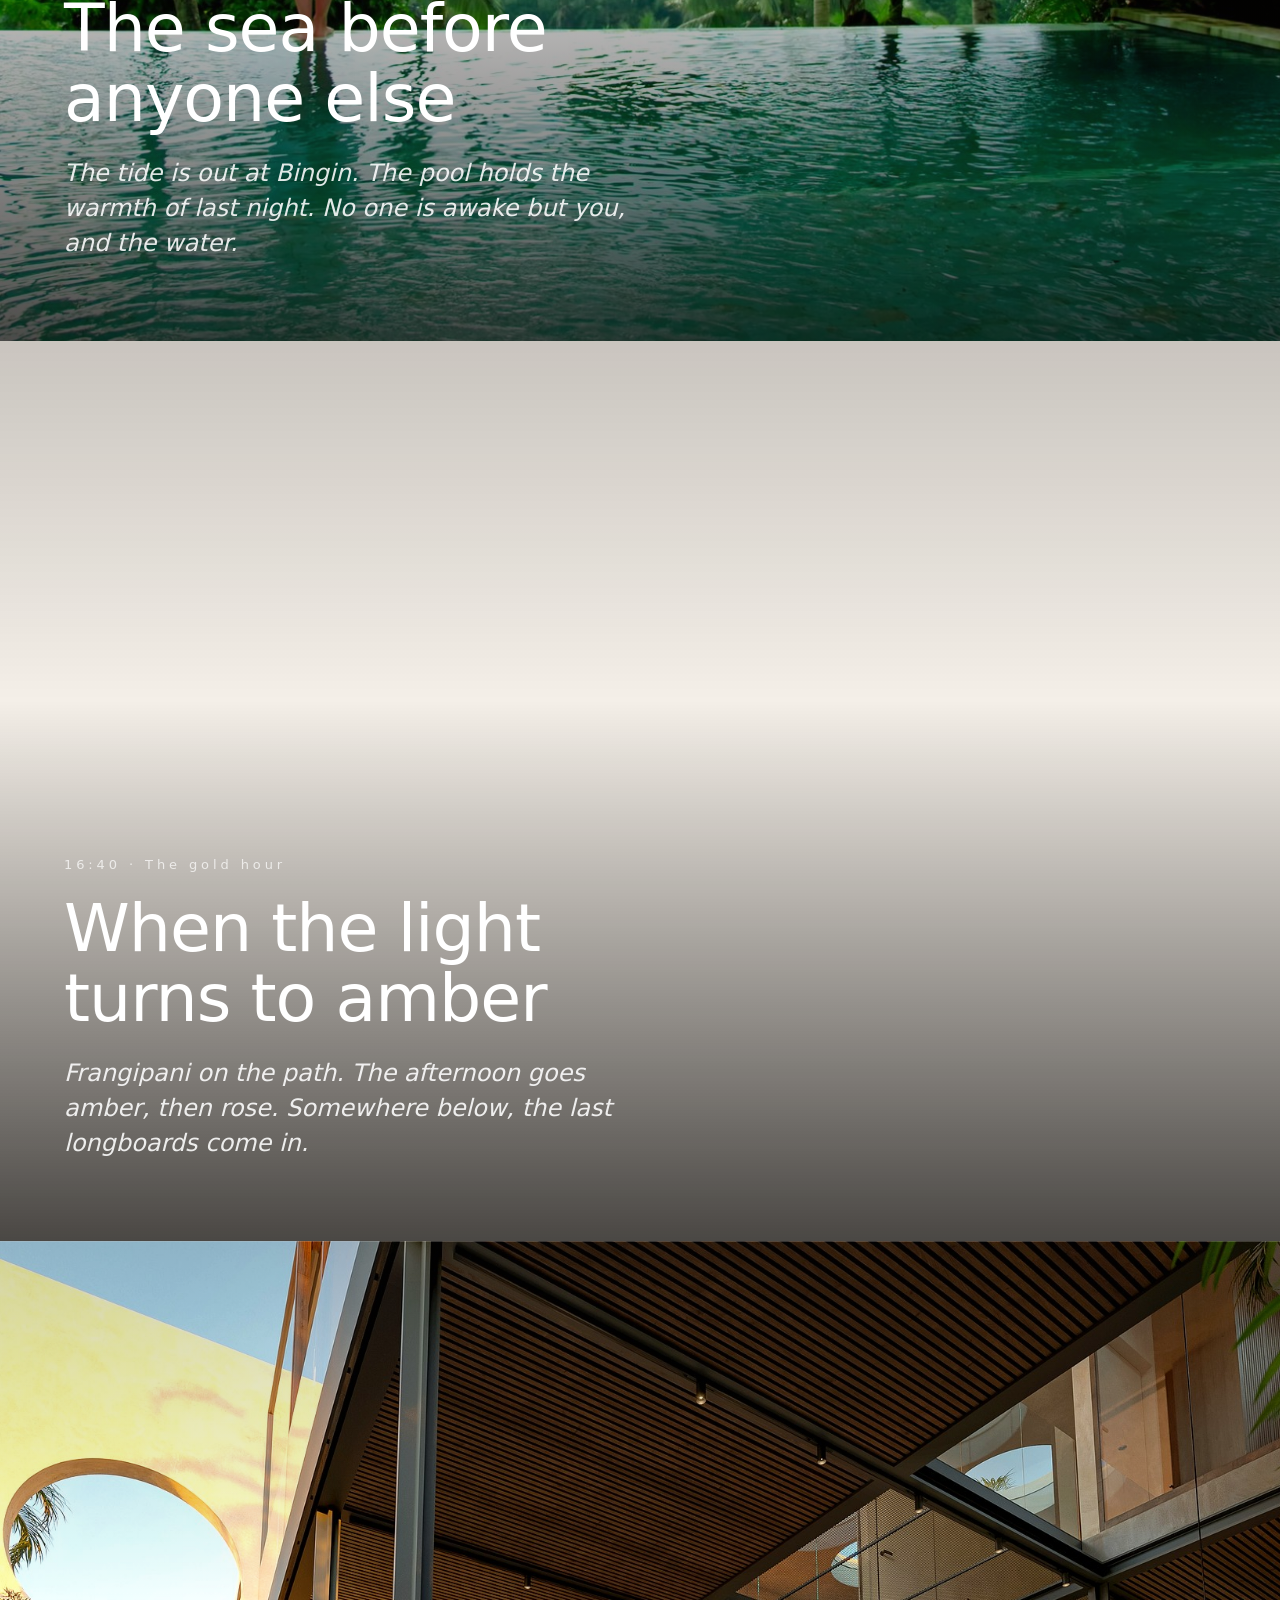
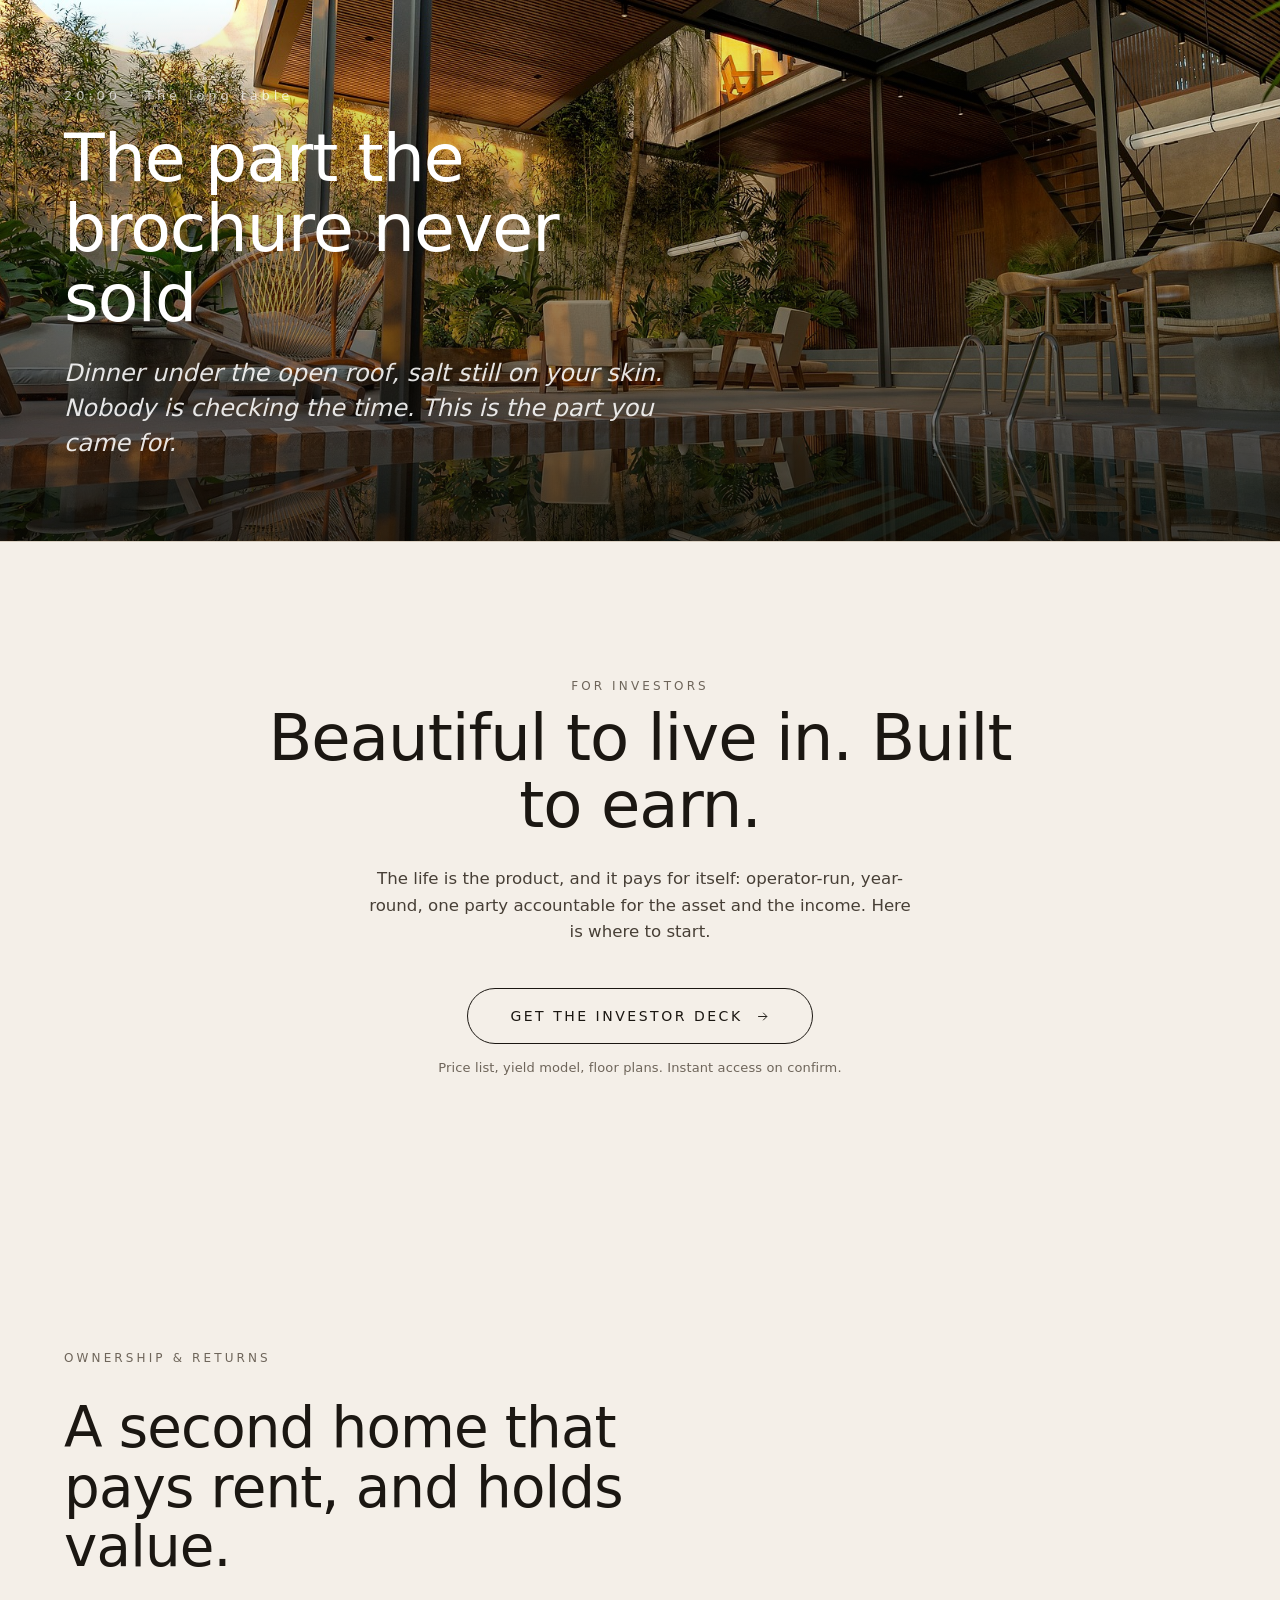
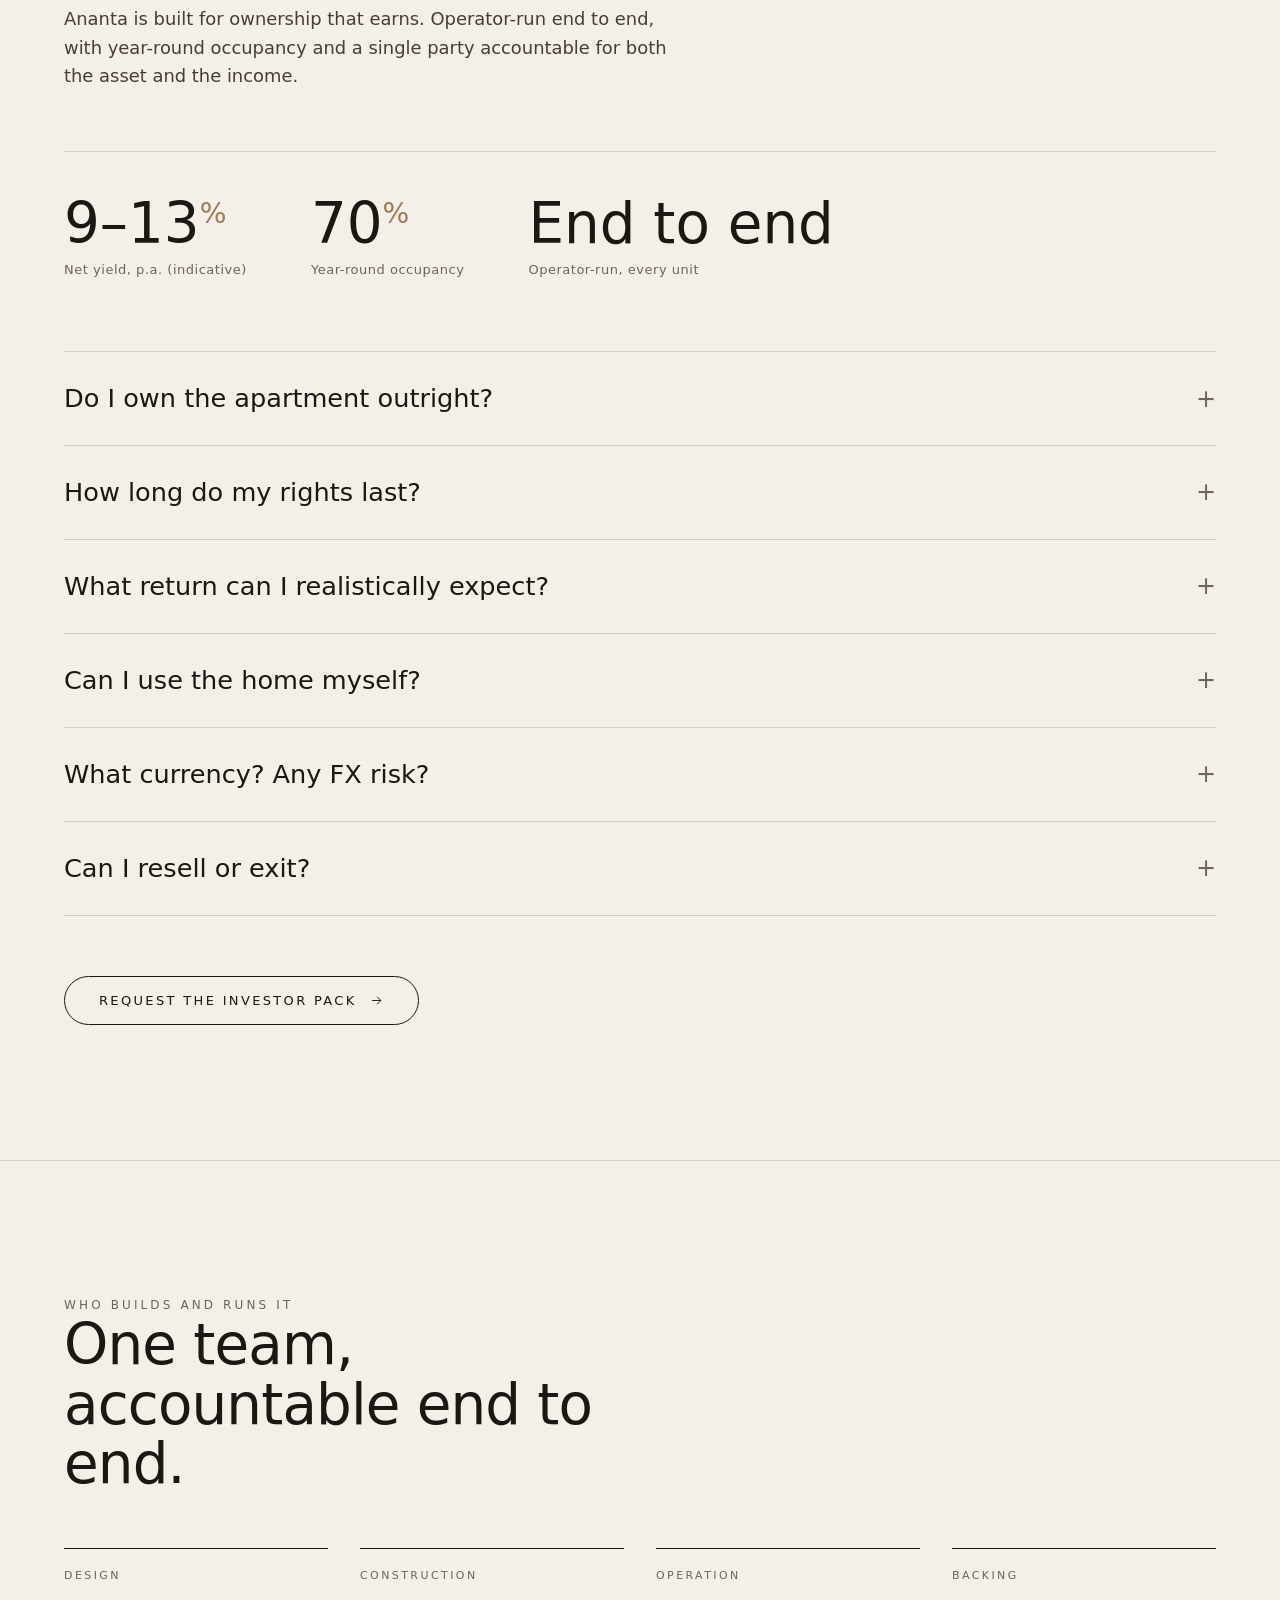
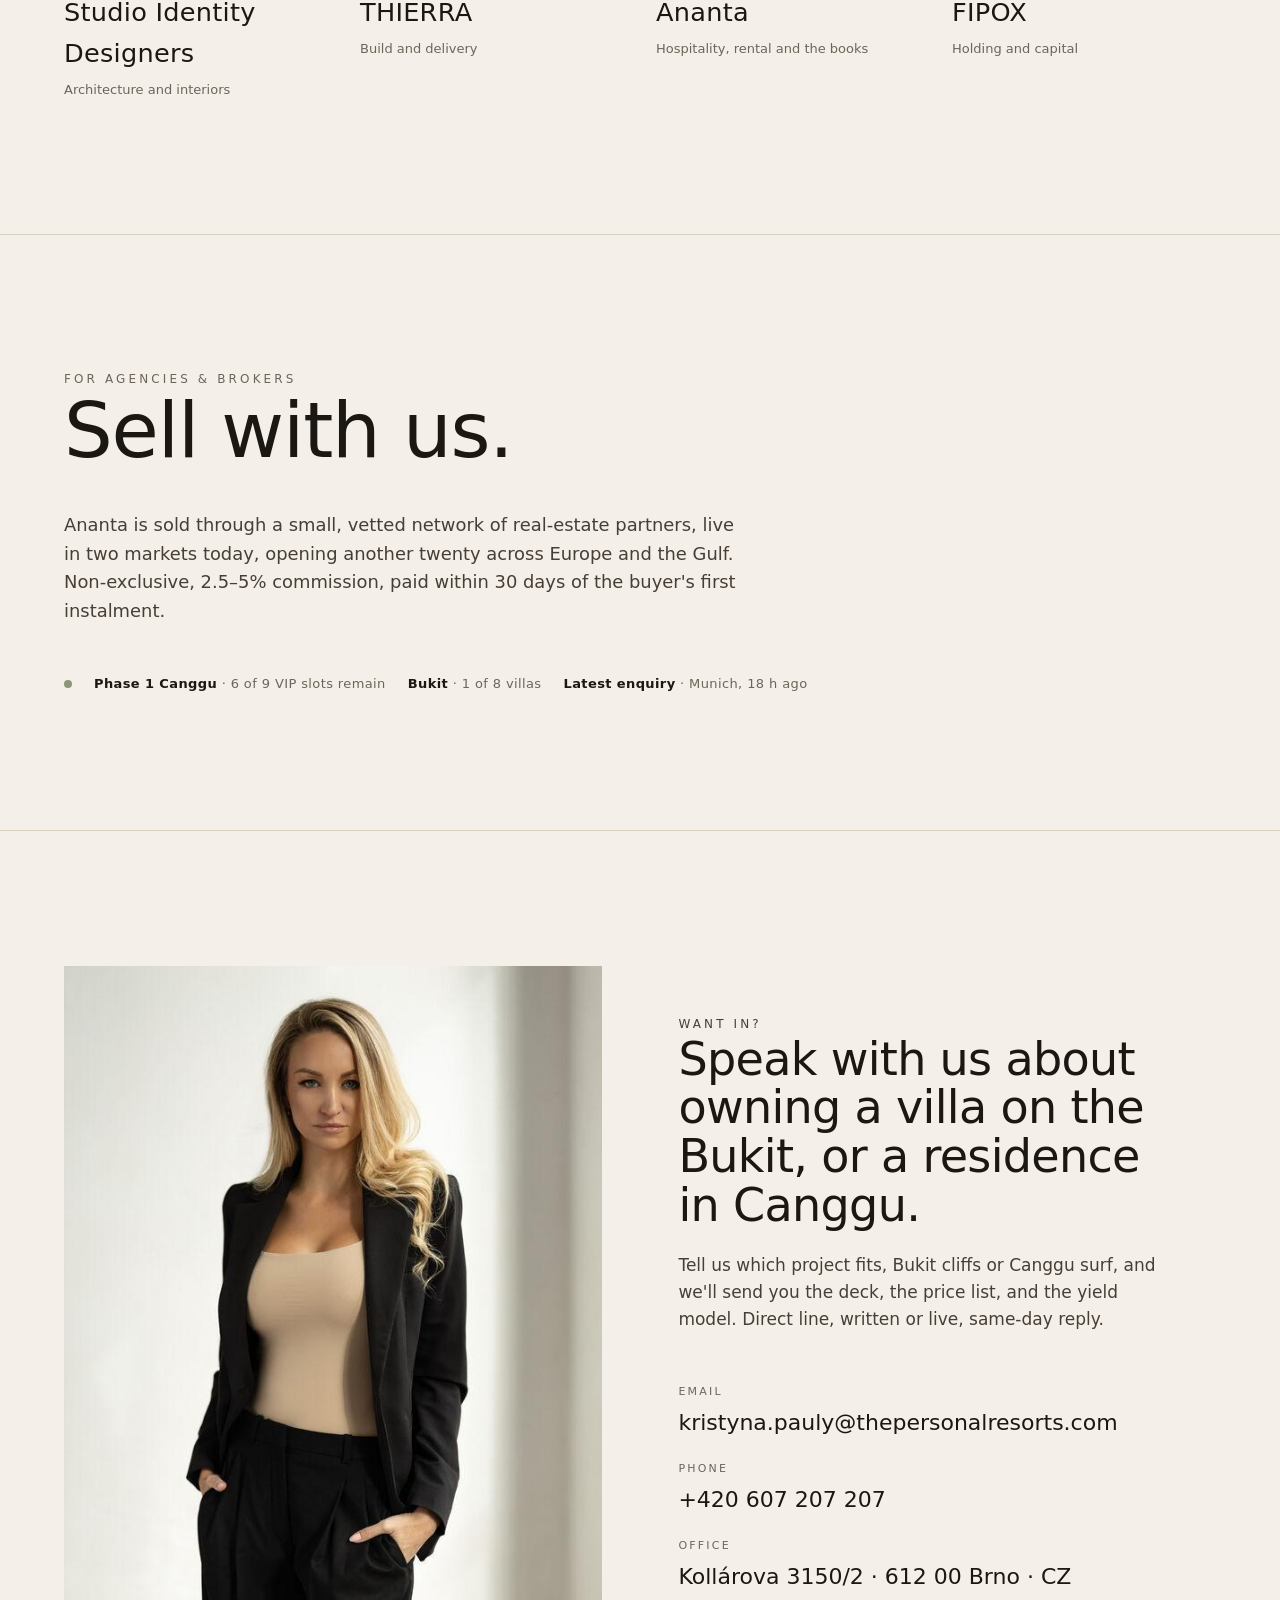
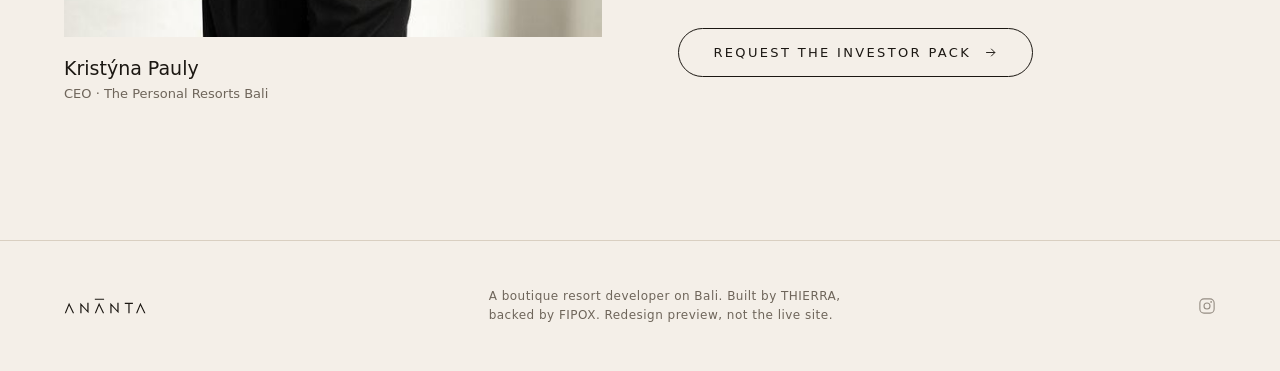
==== commit 98d7dec9: "Redesign: větší logo v showcase, pryč Book a call/WhatsApp, oprava footer loga - Showcase project na" ====
--- a/index.html
+++ b/index.html
@@ -126,7 +126,7 @@
     <div class="showcase__body">
       <div>
         <div class="project__status">In construction</div>
-        <h2 class="project__name display"><span class="project__brandmark" aria-hidden="true"></span><span class="sr-only">Ananta</span> Villas</h2>
+        <h2 class="project__name display"><span class="project__brandmark" aria-hidden="true"></span><span class="sr-only">Ananta </span><span class="project__place">Villas</span></h2>
         <span class="project__cta">View project →</span>
       </div>
       <ul class="project__meta" data-reveal>
@@ -152,7 +152,7 @@
     <div class="showcase__body">
       <div>
         <div class="project__status">In preparation</div>
-        <h2 class="project__name display"><span class="project__brandmark" aria-hidden="true"></span><span class="sr-only">Ananta</span> Canggu</h2>
+        <h2 class="project__name display"><span class="project__brandmark" aria-hidden="true"></span><span class="sr-only">Ananta </span><span class="project__place">Canggu</span></h2>
         <span class="project__cta">View project →</span>
       </div>
       <ul class="project__meta" data-reveal>
@@ -283,15 +283,13 @@
       <div class="contact__actions" data-reveal>
         <button type="button" class="btn" data-open-modal="pack">Request the investor pack
           <svg viewBox="0 0 24 24" fill="none" stroke="currentColor" stroke-width="1.5"><path d="M5 12h14M13 6l6 6-6 6"/></svg></button>
-        <a class="btn btn--ghost" href="tel:+420607207207">Book a call</a>
-        <a class="btn btn--ghost" href="https://wa.me/420607207207" target="_blank" rel="noopener">WhatsApp</a>
       </div>
     </div>
   </div>
 </section>
 
 <footer class="foot">
-  <span class="foot__brand">Anāntā</span>
+  <span class="foot__brand" role="img" aria-label="Ananta"></span>
   <span class="foot__note">A boutique resort developer on Bali. Built by THIERRA, backed by FIPOX. Redesign preview, not the live site.</span>
   <a class="social-ig" href="https://www.instagram.com/anantavillasbali/" target="_blank" rel="noopener noreferrer" aria-label="Ananta on Instagram"><svg width="18" height="18" viewBox="0 0 24 24" fill="none" stroke="currentColor" stroke-width="1.5"><rect x="2.5" y="2.5" width="19" height="19" rx="5.5"/><circle cx="12" cy="12" r="4"/><circle cx="17.5" cy="6.5" r="1.15" fill="currentColor" stroke="none"/></svg></a>
 </footer>
--- a/site.css
+++ b/site.css
@@ -90,10 +90,12 @@
 .project__status{font-family:var(--sans);font-size:12px;letter-spacing:.22em;text-transform:uppercase;color:rgba(255,255,255,.78);margin-bottom:18px;display:flex;align-items:center;gap:10px}
 .project__status::before{content:"";width:7px;height:7px;border-radius:50%;background:var(--accent)}
 .project__name{font-family:var(--serif);font-weight:330;font-size:clamp(38px,6vw,86px);line-height:1;color:#fff}
-/* "Ananta" rendered as the wordmark logo, sized to the headline's cap-height and recolored
-   via currentColor (mask technique, same as nav/hero). em units keep it scaling with the
-   responsive heading. The sr-only "Ananta" inside keeps the h2 reading "Ananta Villas". */
-.project__brandmark{display:inline-block;height:.74em;width:calc(.74em * 782.5 / 153);vertical-align:baseline;background-color:currentColor;-webkit-mask:url(/ananta-wordmark.svg) left center/contain no-repeat;mask:url(/ananta-wordmark.svg) left center/contain no-repeat;margin-right:.24em;position:relative;top:.04em}
+/* "Ananta" rendered as the wordmark logo — it's the dominant brand mark, with the place
+   word ("Villas"/"Canggu") set smaller and tucked on the same baseline. Recolored via
+   currentColor (mask technique, same as nav/hero). em units keep both scaling with the
+   responsive heading. The sr-only "Ananta " inside keeps the h2 reading "Ananta Villas". */
+.project__brandmark{display:inline-block;height:.96em;width:calc(.96em * 782.5 / 153);vertical-align:baseline;background-color:currentColor;-webkit-mask:url(/ananta-wordmark.svg) left center/contain no-repeat;mask:url(/ananta-wordmark.svg) left center/contain no-repeat;margin-right:.26em;position:relative;top:.05em}
+.project__place{font-size:.68em}
 .project__meta{list-style:none;font-family:var(--sans);font-size:13.5px;letter-spacing:.02em;color:rgba(255,255,255,.82);text-align:right;line-height:1.9}
 .project__cta{display:inline-flex;align-items:center;gap:10px;margin-top:14px;font-weight:500;font-size:12px;letter-spacing:.2em;text-transform:uppercase;border-bottom:1px solid rgba(255,255,255,.5);padding-bottom:5px}
 
@@ -188,7 +190,7 @@
 
 /* footer */
 .foot{background:var(--cream);border-top:1px solid var(--line);padding:46px var(--pad);display:flex;flex-wrap:wrap;gap:18px;justify-content:space-between;align-items:center;font-family:var(--sans);font-size:12px;letter-spacing:.04em;color:var(--soft)}
-.foot__brand{font-family:var(--serif);font-size:17px;letter-spacing:.3em;text-transform:uppercase;color:var(--ink)}
+.foot__brand{display:inline-block;height:16px;width:calc(16px * 782.5 / 153);background-color:var(--ink);-webkit-mask:url(/ananta-wordmark.svg) left center/contain no-repeat;mask:url(/ananta-wordmark.svg) left center/contain no-repeat}
 .foot__note{max-width:48ch}
 .foot a:hover{color:var(--ink)}
 .social-ig{display:inline-flex;opacity:.7;transition:opacity .25s}.social-ig:hover{opacity:1}
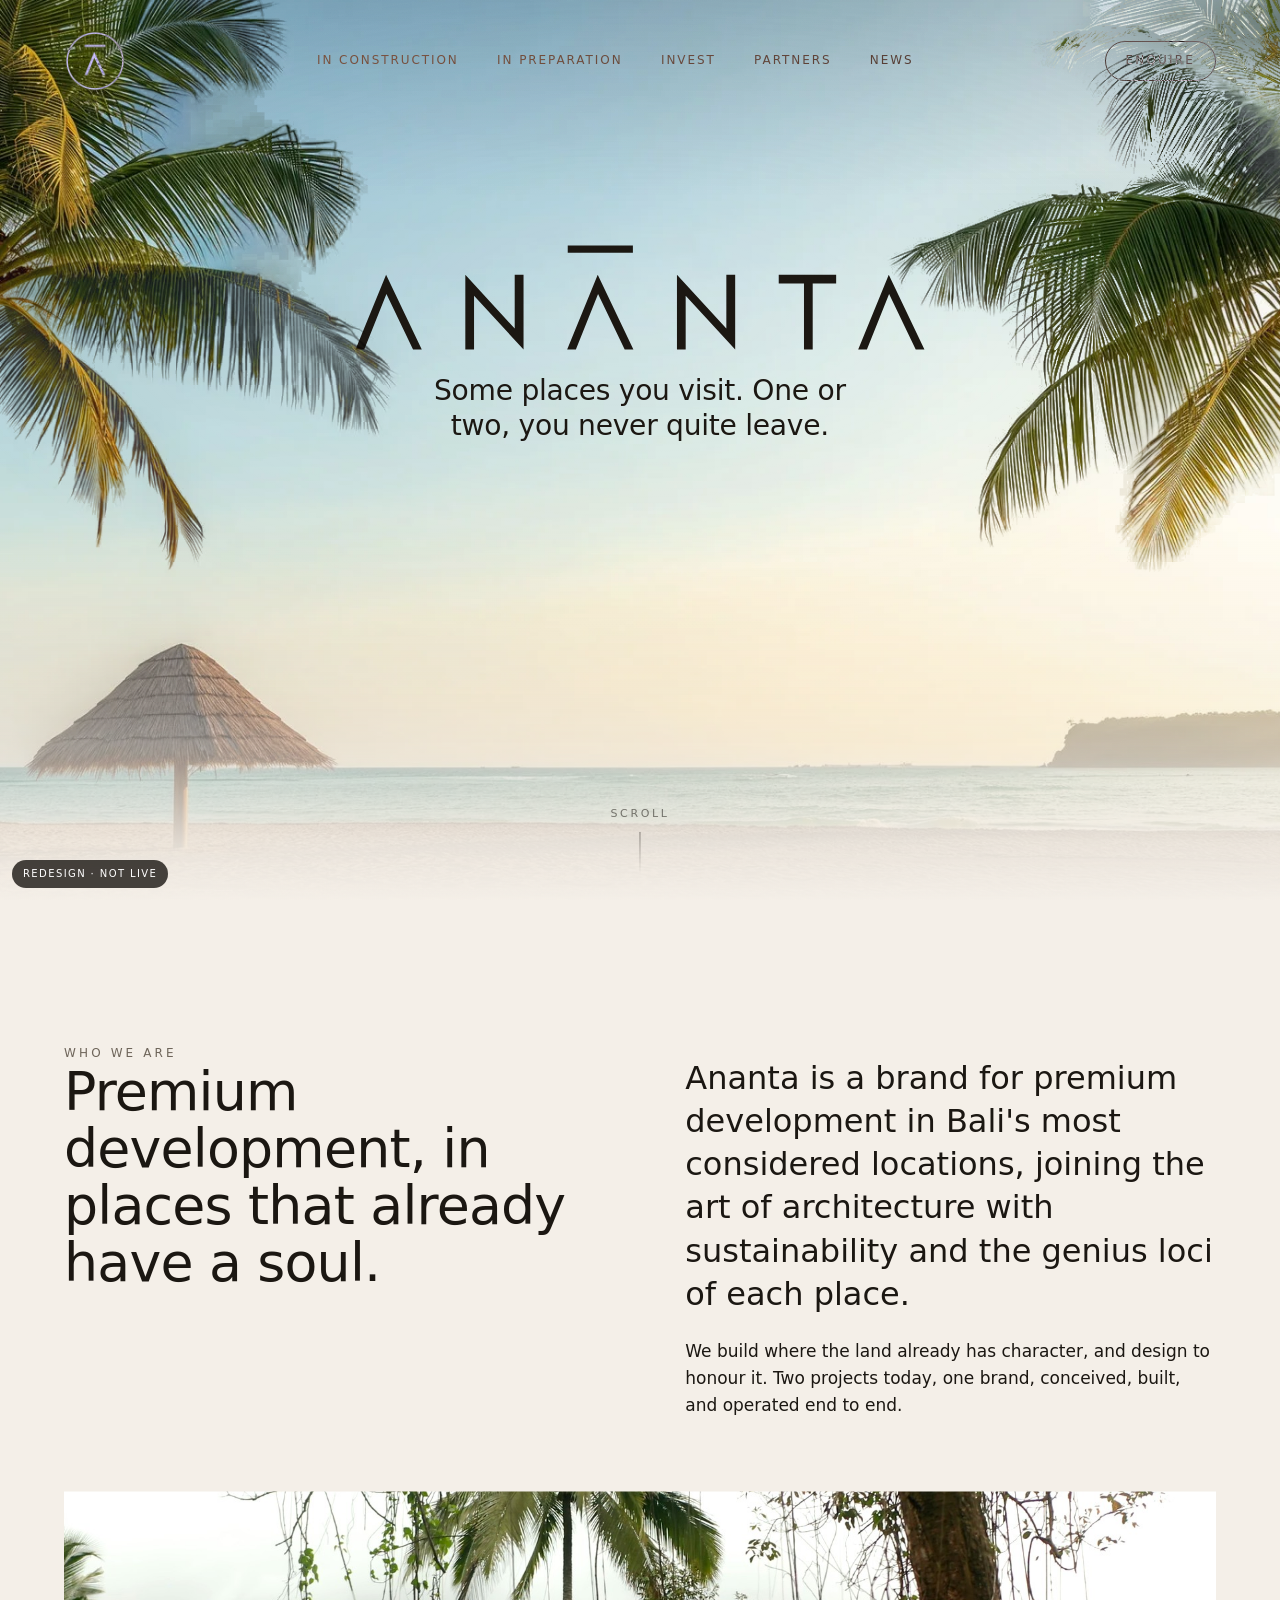
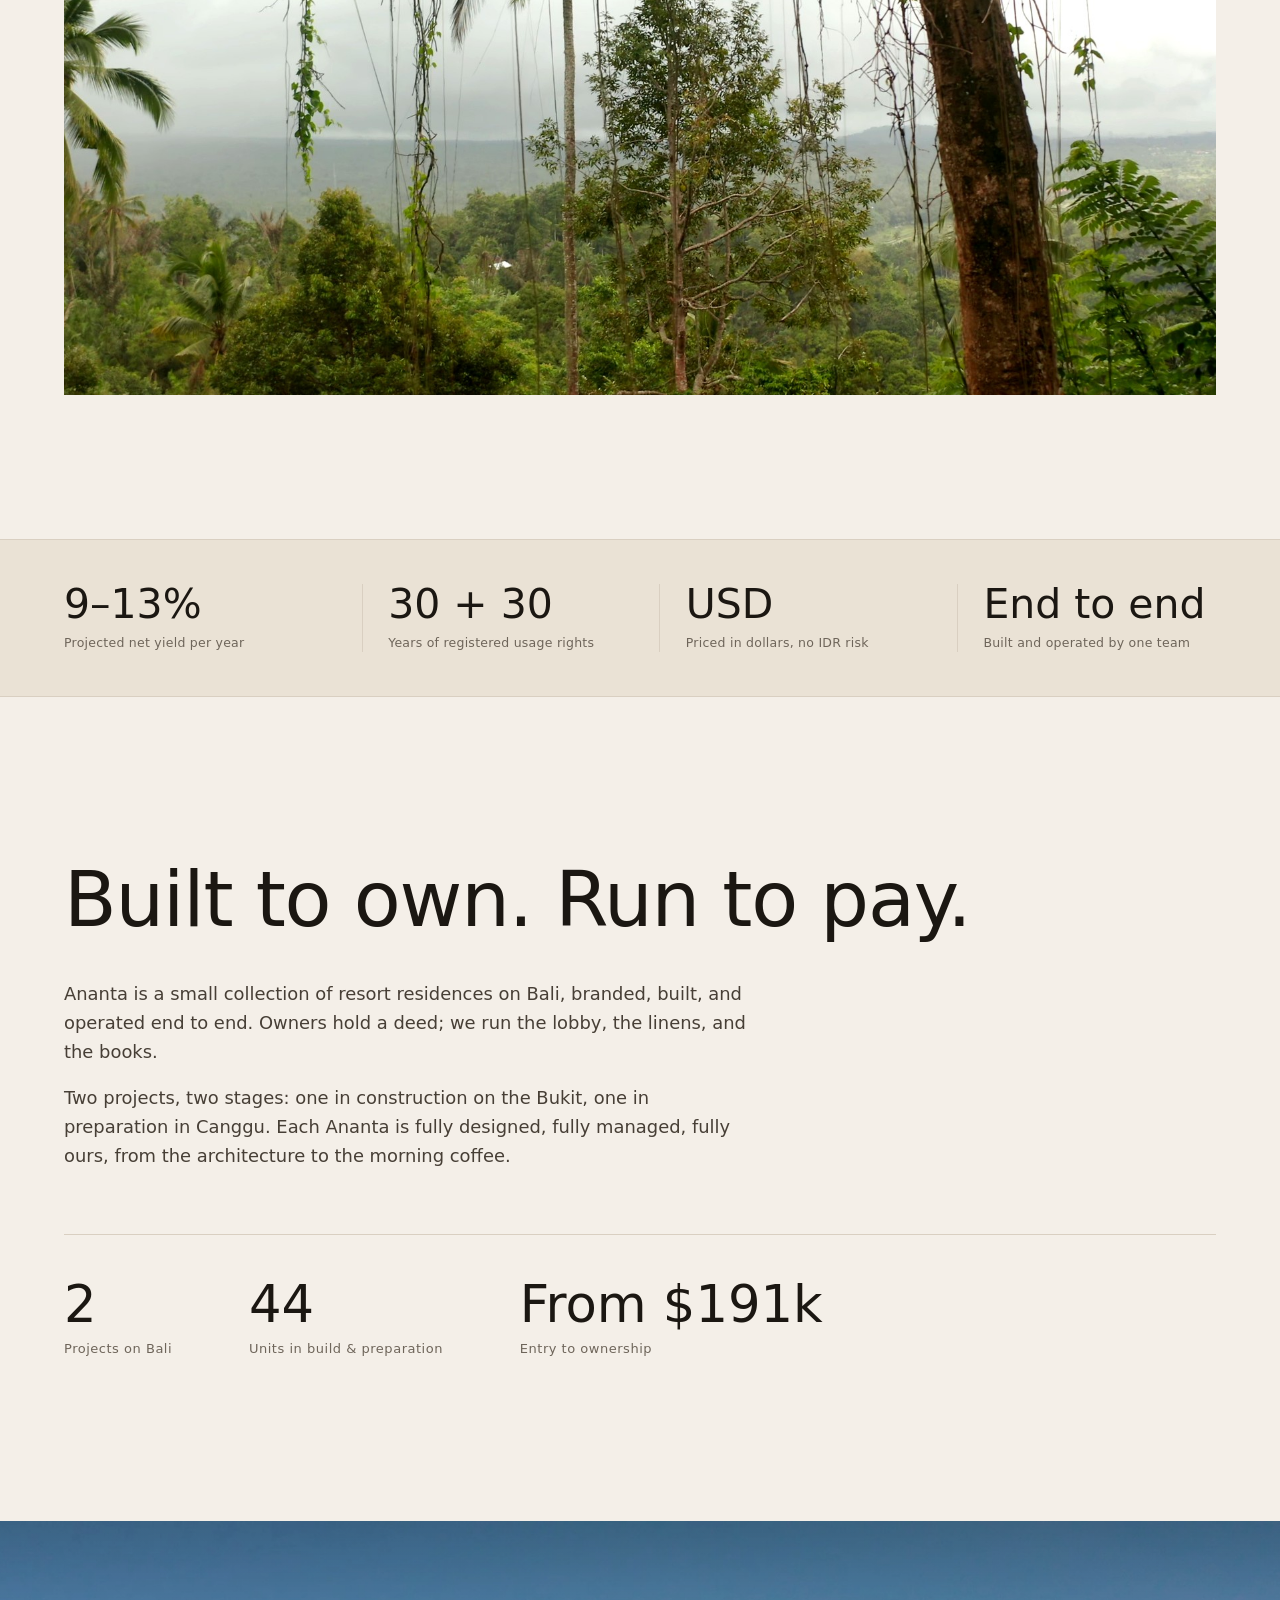
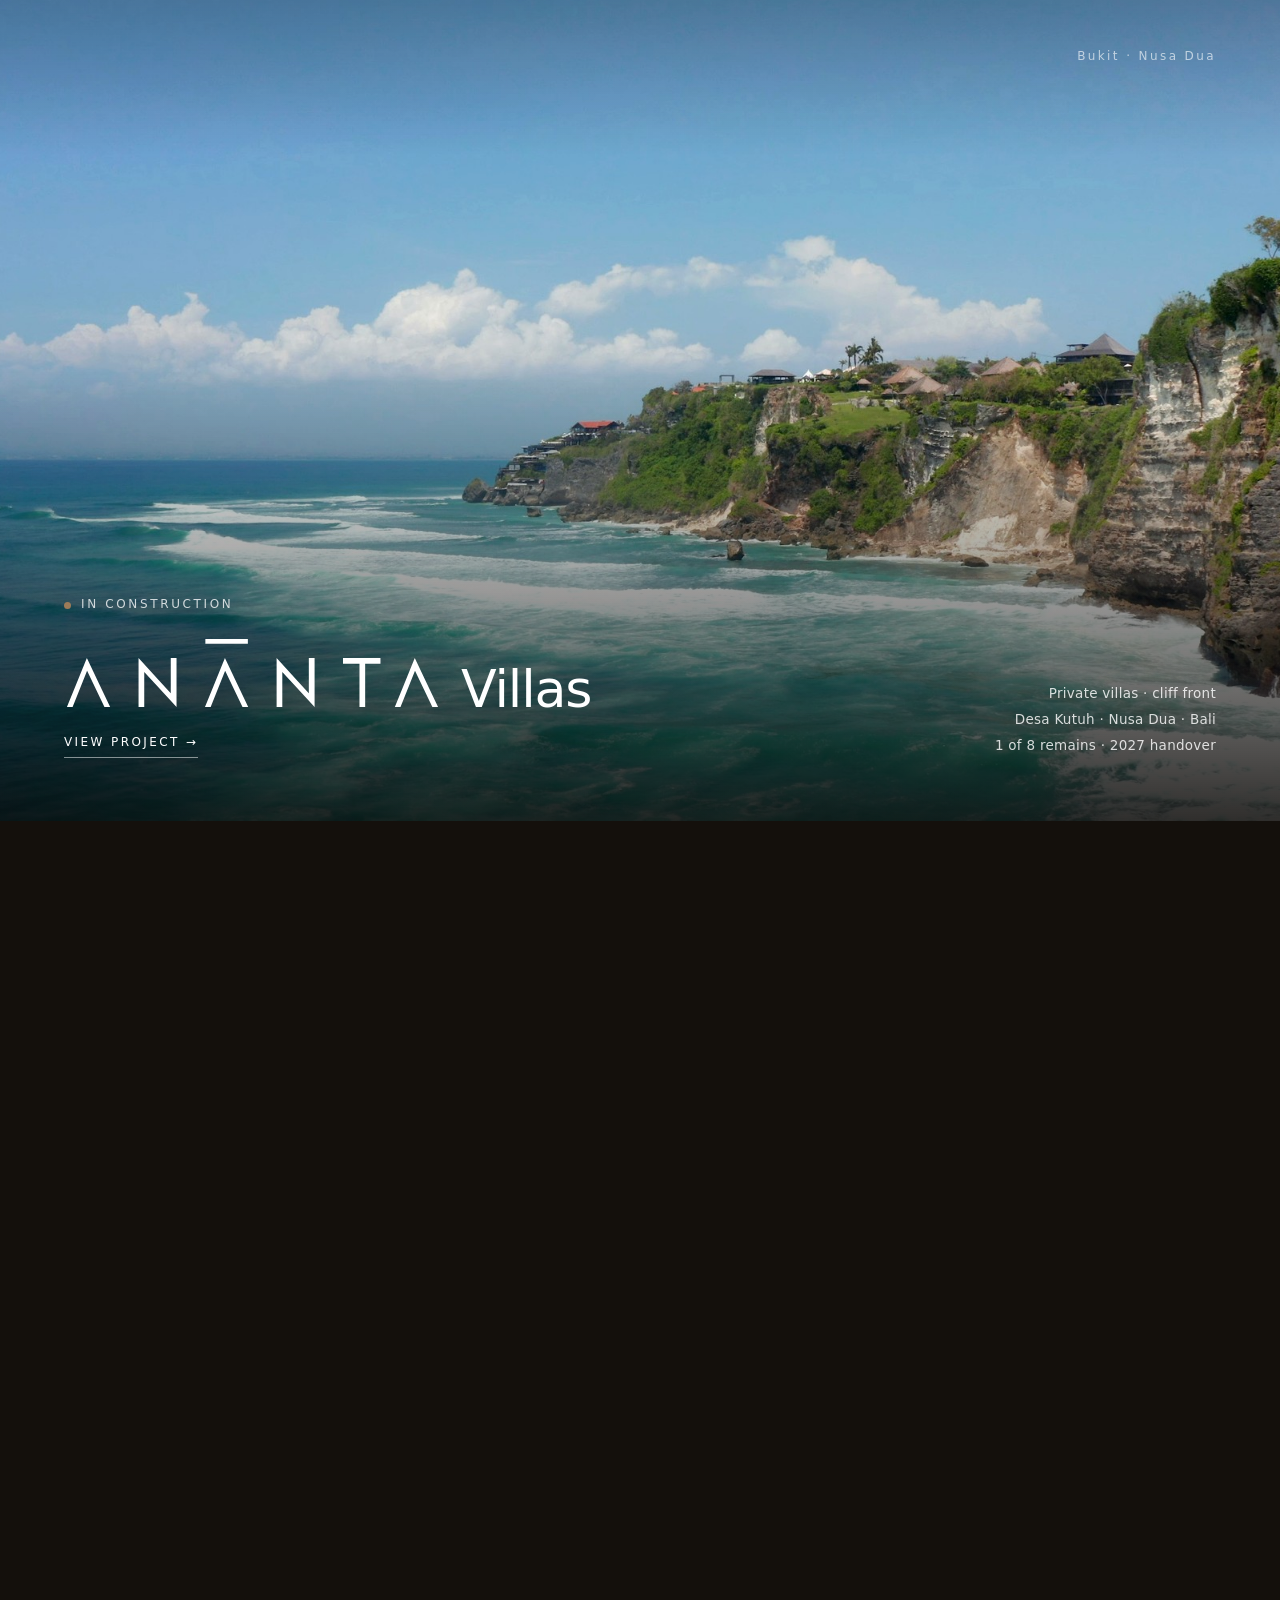
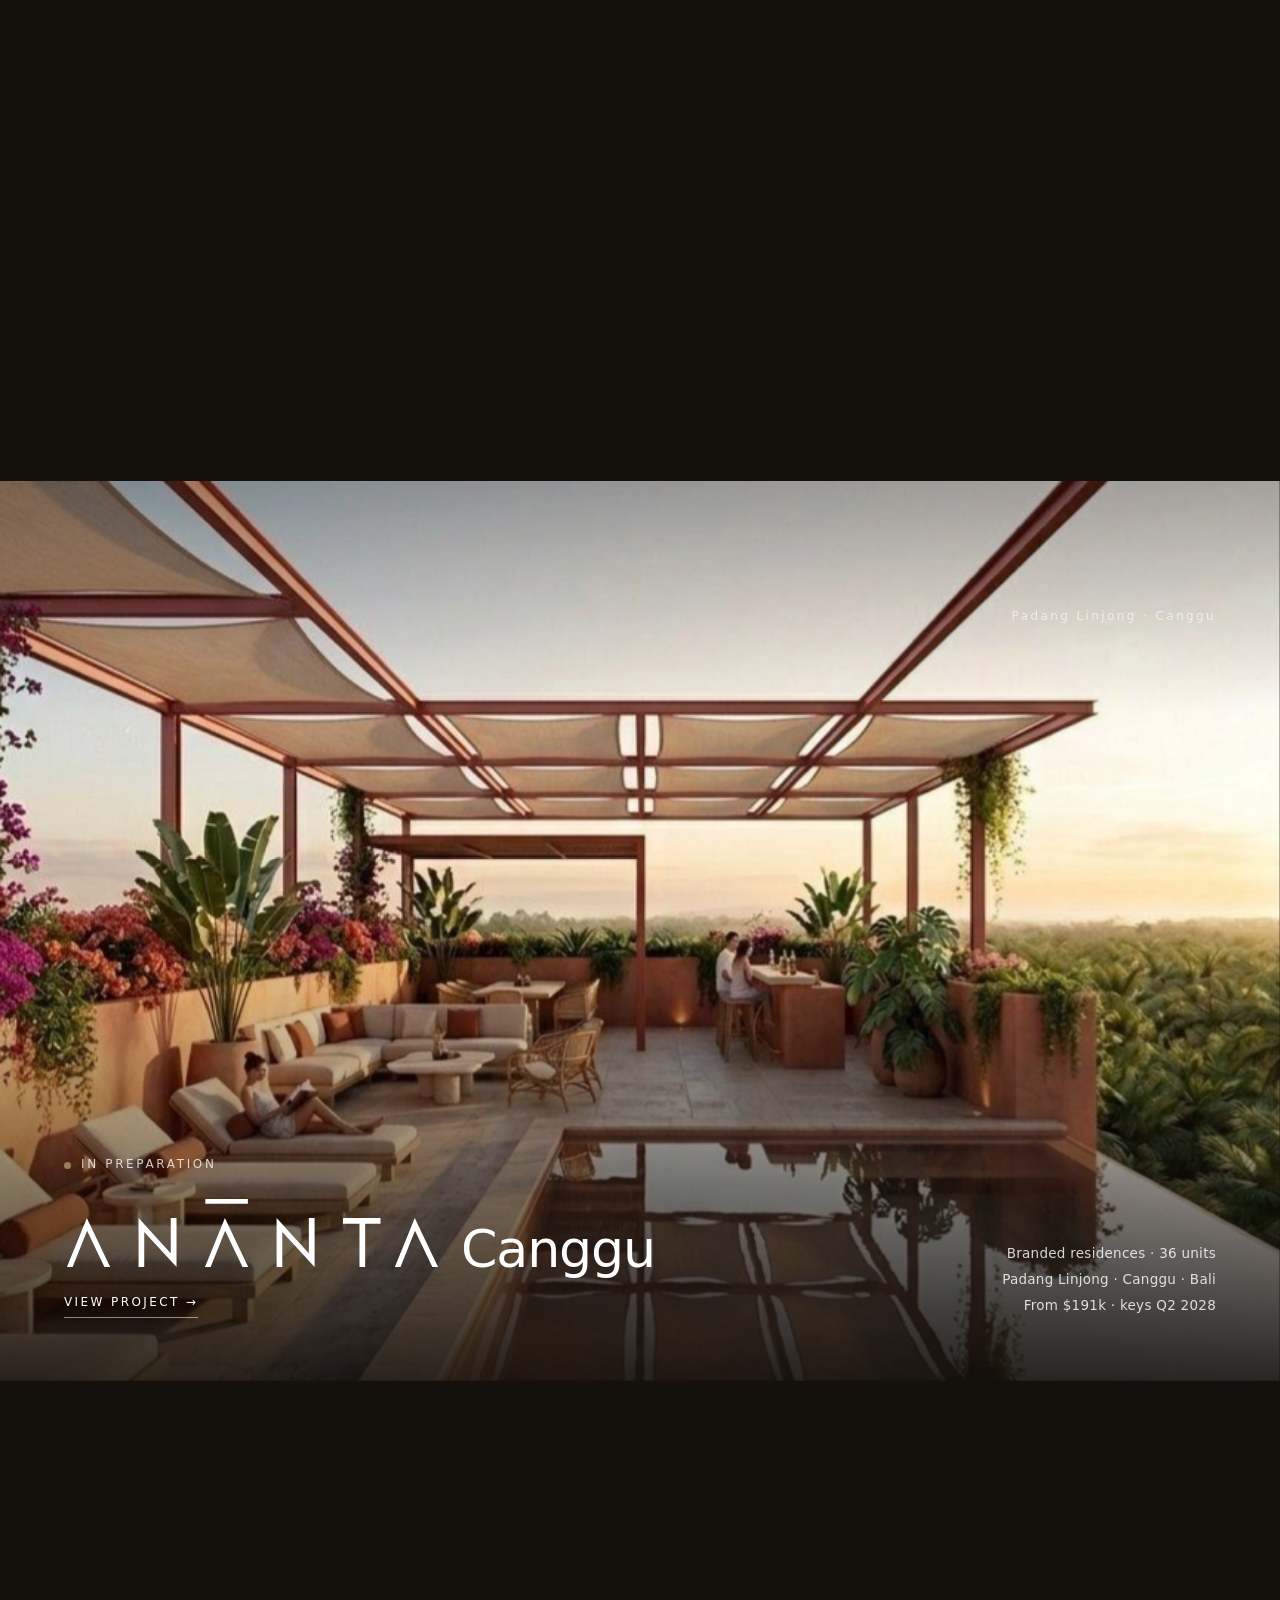
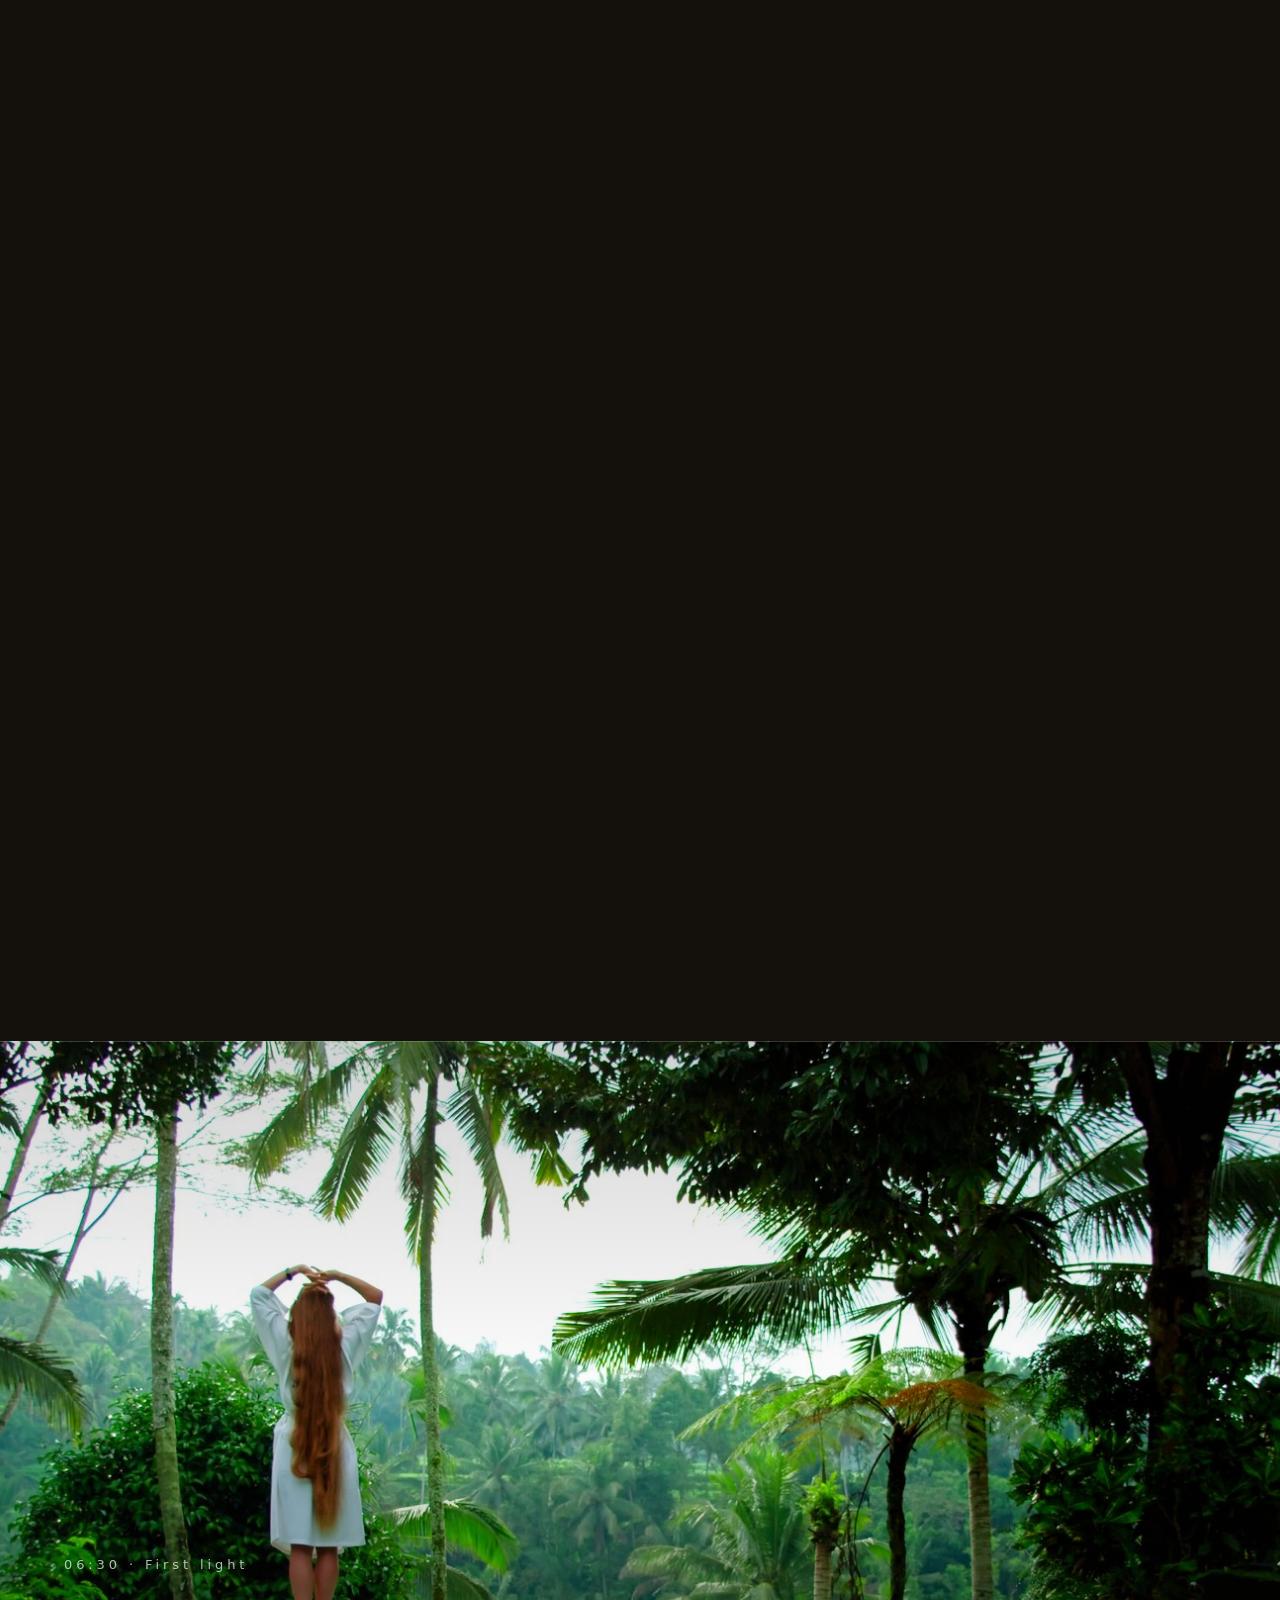
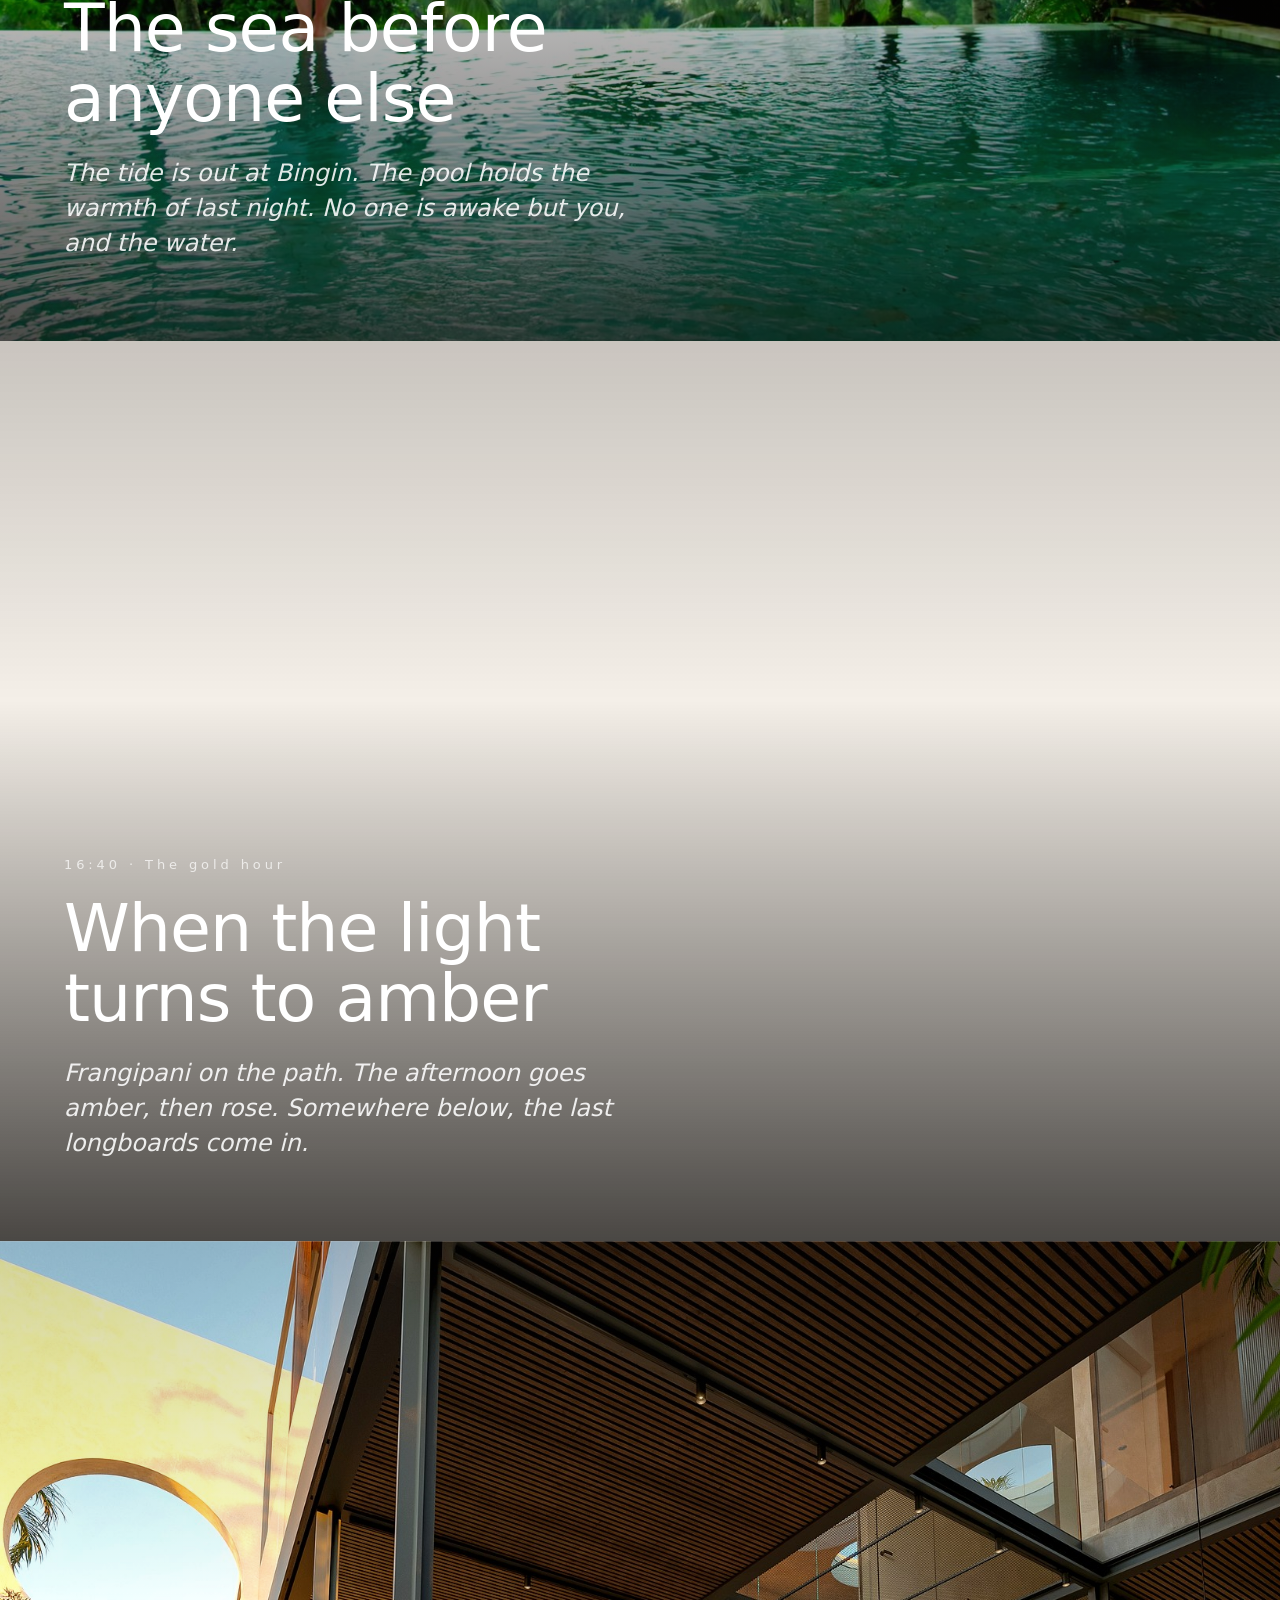
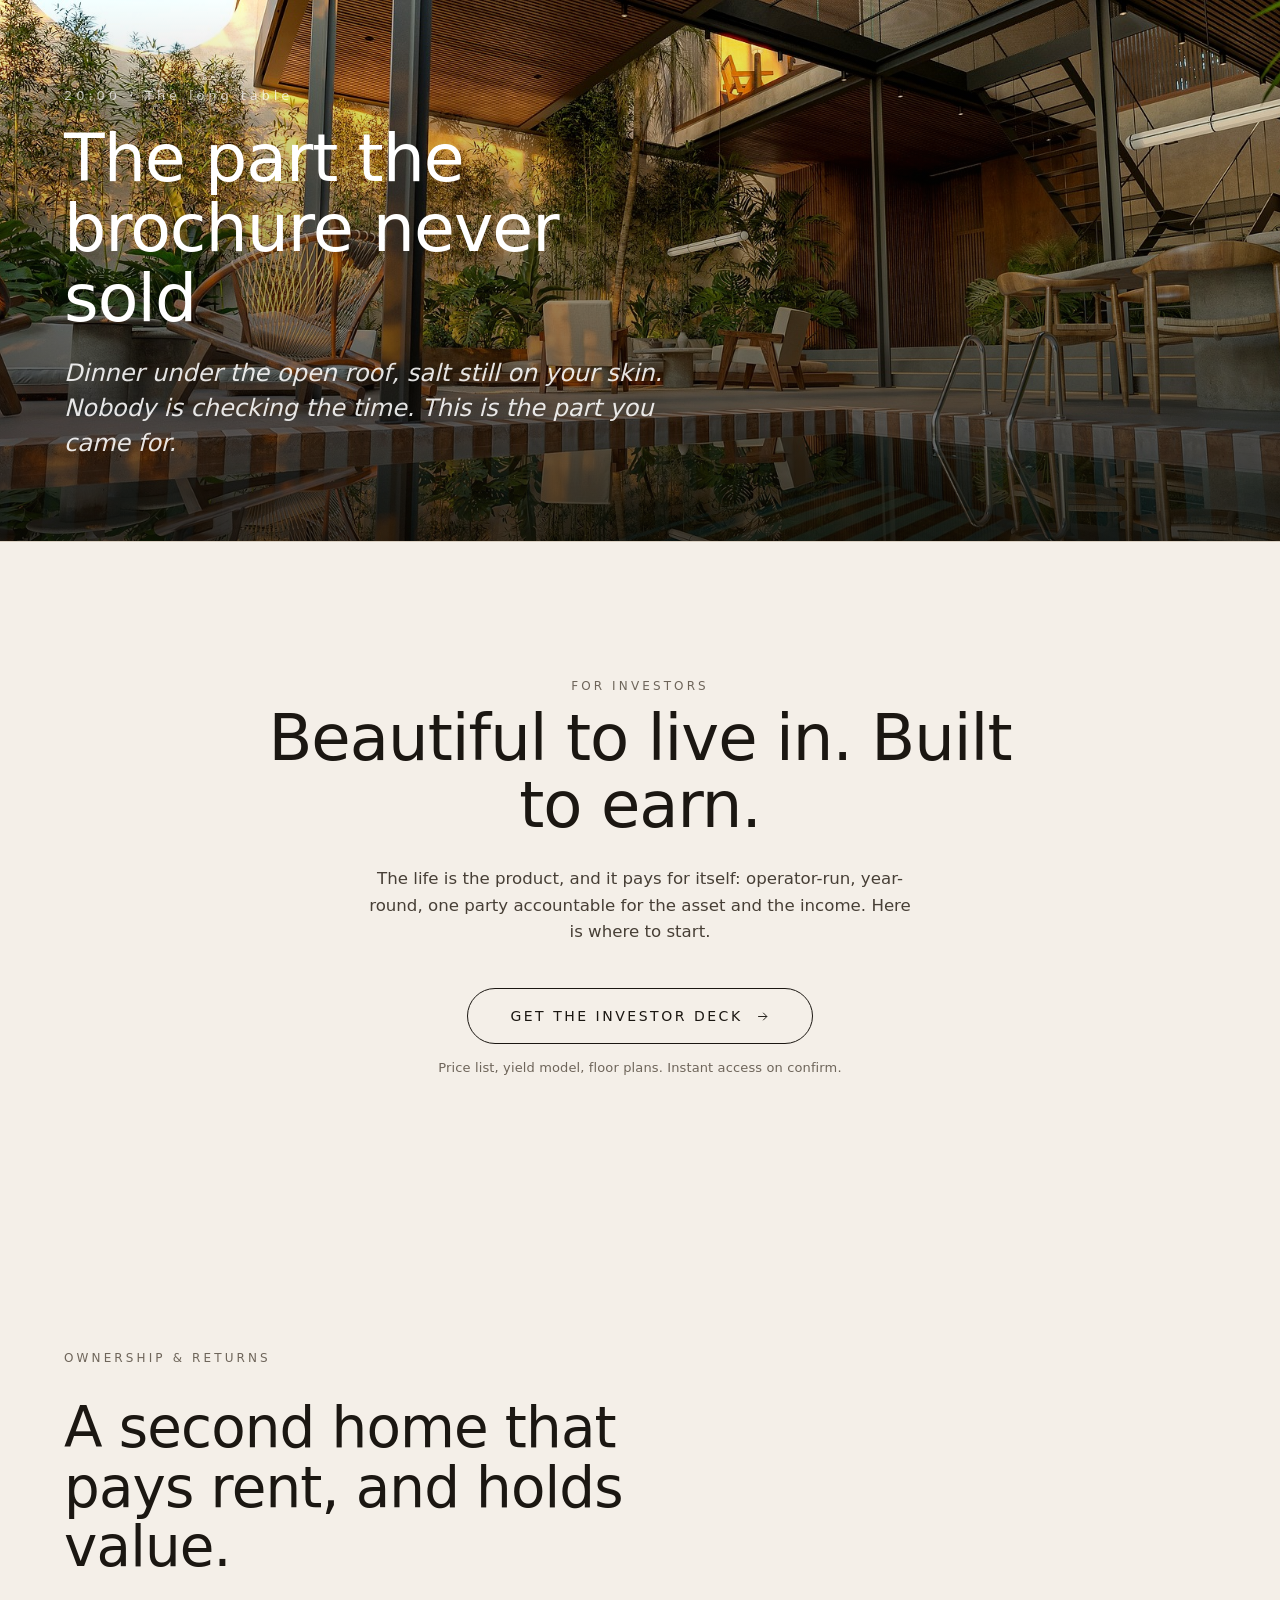
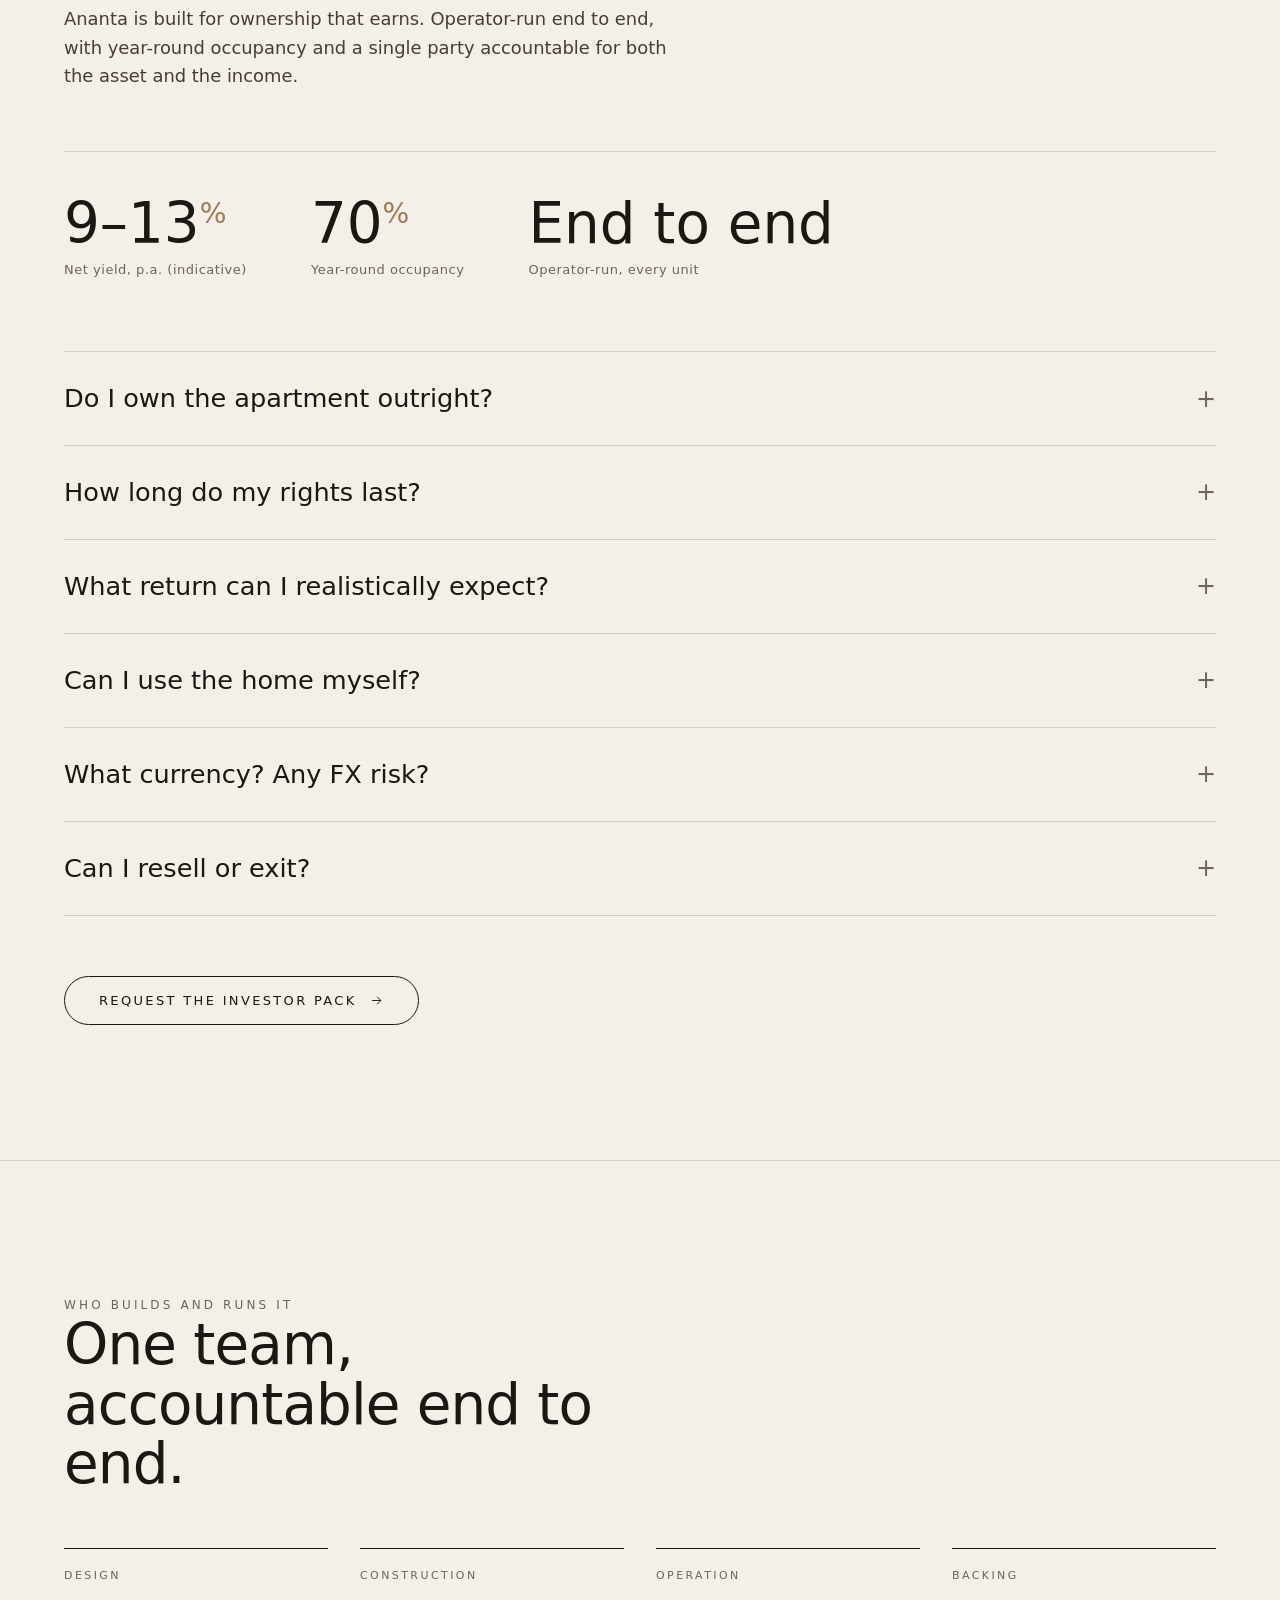
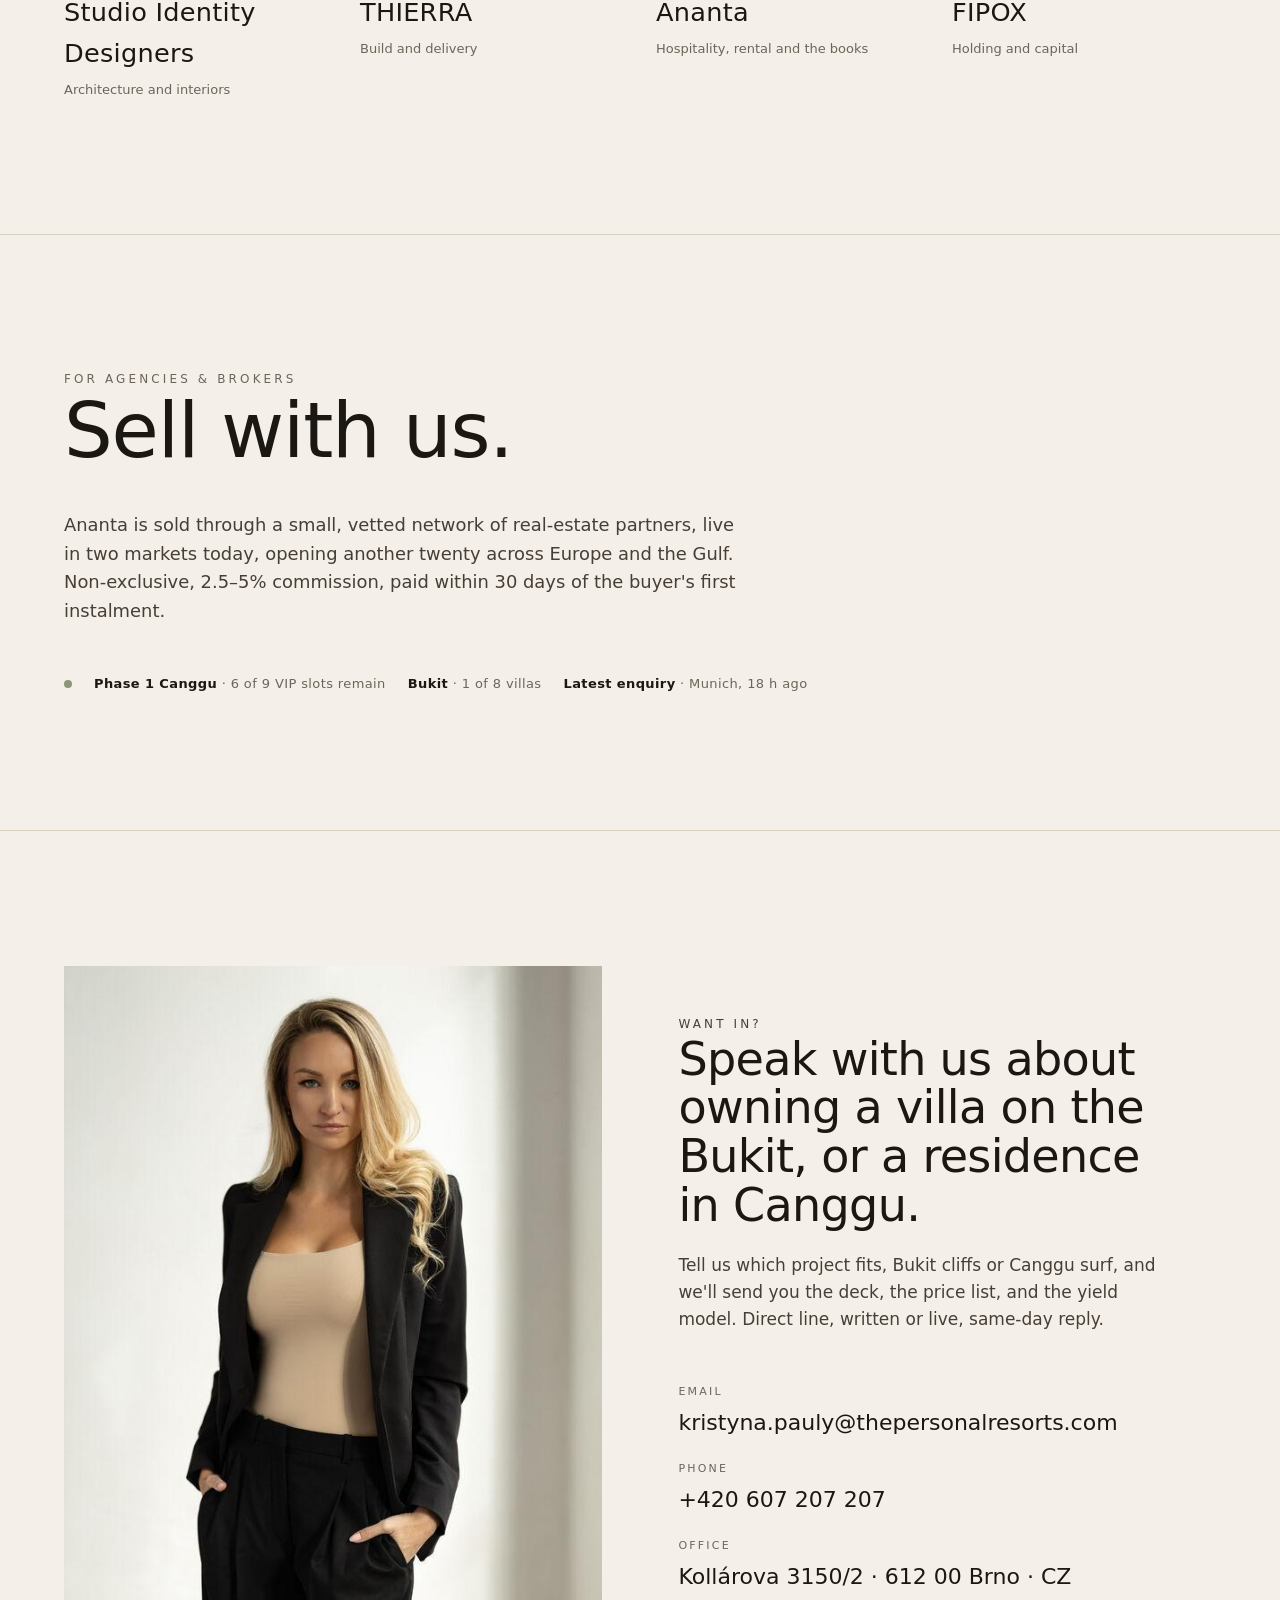
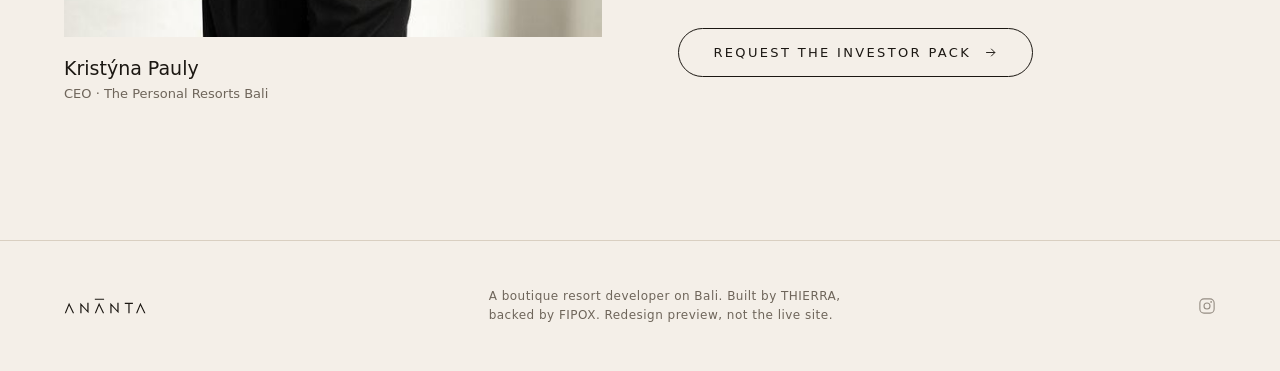
==== commit 7ae47693: "Landing hero: osmo-style cutout parallax Rebuild the landing hero as the osmo-reference parallax: a " ====
--- a/index.html
+++ b/index.html
@@ -52,19 +52,16 @@
   <a href="#enquire">Enquire</a>
 </div>
 
-<!-- HERO -->
-<header class="hero">
-  <div class="hero__media" data-parallax="0.1">
-    <video autoplay muted loop playsinline preload="metadata" poster="/villas/hero-poster.jpg">
-      <source src="/hero_bali_sunset_m.mp4" type="video/mp4" media="(max-width:768px)">
-      <source src="/hero_bali_sunset.mp4" type="video/mp4">
-    </video>
-  </div>
-  <div class="hero__scrim"></div>
+<!-- HERO — osmo-style cutout parallax: palm-free bg plate / dark wordmark / palm cutout (near) / cream fade to next section -->
+<header class="hero hero--cutout">
+  <div class="hero__layer hero__bg" aria-hidden="true"><img src="/hero-bali.webp" alt="" fetchpriority="high"></div>
+  <div class="hero__scrim" aria-hidden="true"></div>
   <div class="hero__inner">
-    <h1 class="hero__wordmark" data-reveal><span class="sr-only">Ananta</span></h1>
+    <h1 class="hero__wordmark"><span class="sr-only">Ananta</span></h1>
     <p class="hero__tag display" data-hero-line>Some places you visit. One or two, you never quite leave.</p>
   </div>
+  <div class="hero__layer hero__fg" aria-hidden="true"><img src="/hero-bali-fg.webp" alt=""></div>
+  <div class="hero__fade" aria-hidden="true"></div>
   <div class="scrollcue" aria-hidden="true">Scroll<span></span></div>
 </header>
 
--- a/site.css
+++ b/site.css
@@ -60,6 +60,29 @@
 .hero__wordmark{display:block;width:min(62vw,720px);aspect-ratio:782.5 / 153;background-color:#fff;-webkit-mask:url(/ananta-wordmark.svg) center/contain no-repeat;mask:url(/ananta-wordmark.svg) center/contain no-repeat;filter:drop-shadow(0 3px 32px rgba(10,8,6,.42));margin-bottom:clamp(18px,2.4vh,28px)}
 .hero__tag{font-family:var(--serif);font-weight:340;font-size:clamp(19px,2.2vw,30px);line-height:1.22;letter-spacing:-.01em;max-width:22ch;color:#fff;text-shadow:0 2px 28px rgba(10,8,6,.46)}
 .hero__sub{margin-top:26px;font-weight:300;font-size:clamp(15px,1.5vw,18px);color:rgba(255,255,255,.8);max-width:36ch}
+/* landing hero — osmo-style cut-out parallax: palm-free bg plate (far) / dark wordmark+tagline (mid) /
+   palm cutout (near) / cream fade (front, bottom). At rest the fg palms sit over the empty plate so it
+   reads as one beach photo; on scroll the layers drift at different rates (plate lags, wordmark rises,
+   palms rise fastest) and the wordmark is sandwiched between them. The bottom fades into the cream
+   "Who we are" section so the sand/ground connects to the page below. Scoped to .hero--cutout so the
+   shared .hero/.hero__inner/.hero__scrim used by the subpages stay untouched. */
+.hero--cutout{background:var(--cream)}
+.hero__layer{position:absolute;inset:0;will-change:transform}
+.hero__layer img{width:100%;height:100%;object-fit:cover;display:block}
+.hero--cutout .hero__bg{z-index:1}
+.hero--cutout .hero__bg img{transform:scale(1.16)}
+.hero--cutout .hero__fg{z-index:4;pointer-events:none}
+.hero--cutout .hero__fg img{transform:scale(1.16)}
+/* light atmosphere only — the centre sky stays bright so the dark wordmark reads. soft corner lift + faint top shade, no centre darkening */
+.hero--cutout .hero__scrim{z-index:2;background:radial-gradient(125% 80% at 50% 34%,rgba(255,255,255,.20) 0%,rgba(255,255,255,0) 46%),linear-gradient(180deg,rgba(22,30,36,.14) 0%,rgba(22,30,36,0) 22%,rgba(22,30,36,0) 100%)}
+/* wordmark group sits in the open upper-centre sky — biased up off the geometric centre via the large padding-bottom */
+.hero--cutout .hero__inner{z-index:3;justify-content:center;align-items:center;text-align:center;padding:0 var(--pad) clamp(120px,24vh,260px)}
+.hero--cutout .hero__wordmark{width:min(48vw,580px);background-color:var(--ink);filter:drop-shadow(0 1px 22px rgba(20,24,28,.16));margin-bottom:clamp(14px,2.2vh,24px)}
+.hero--cutout .hero__tag{max-width:26ch;color:var(--ink);text-shadow:none;opacity:.8}
+/* the sand/ground dissolves into the cream "Who we are" section below — osmo "the ground connects to the page" */
+.hero--cutout .hero__fade{position:absolute;left:0;right:0;bottom:-1px;height:42%;z-index:5;pointer-events:none;background:linear-gradient(180deg,rgba(244,239,232,0) 0%,rgba(244,239,232,.4) 50%,rgba(244,239,232,.9) 85%,var(--cream) 100%)}
+.hero--cutout .scrollcue{z-index:6;color:rgba(27,23,18,.55)}
+.hero--cutout .scrollcue span{background:linear-gradient(rgba(27,23,18,.5),rgba(27,23,18,0))}
 .scrollcue{position:absolute;left:50%;bottom:26px;transform:translateX(-50%);color:rgba(255,255,255,.7);font-family:var(--sans);font-size:11px;letter-spacing:.24em;text-transform:uppercase;display:flex;flex-direction:column;align-items:center;gap:9px}
 .scrollcue span{width:1px;height:42px;background:linear-gradient(rgba(255,255,255,.7),rgba(255,255,255,0));animation:cue 2.4s var(--ease) infinite}
 @keyframes cue{0%{transform:scaleY(0);transform-origin:top}45%{transform:scaleY(1);transform-origin:top}55%{transform:scaleY(1);transform-origin:bottom}100%{transform:scaleY(0);transform-origin:bottom}}
@@ -134,6 +157,9 @@
   .js .showcase__shot--inset{padding:0 0 16svh}
   .js .showcase__shot--inset img{width:88vw;height:54svh}
   .showcase__body{flex-direction:column;align-items:flex-start}
+  /* on mobile the stacked caption rides up onto the image — strengthen the lower scrim so
+     the eyebrow/name keep contrast instead of blending into a bright photo */
+  .showcase__scrim{background:linear-gradient(180deg,rgba(8,6,4,.42),rgba(8,6,4,0)20%,rgba(8,6,4,0)30%,rgba(8,6,4,.55)56%,rgba(8,6,4,.93))}
 }
 
 /* panels (day-in-life / lifestyle) */
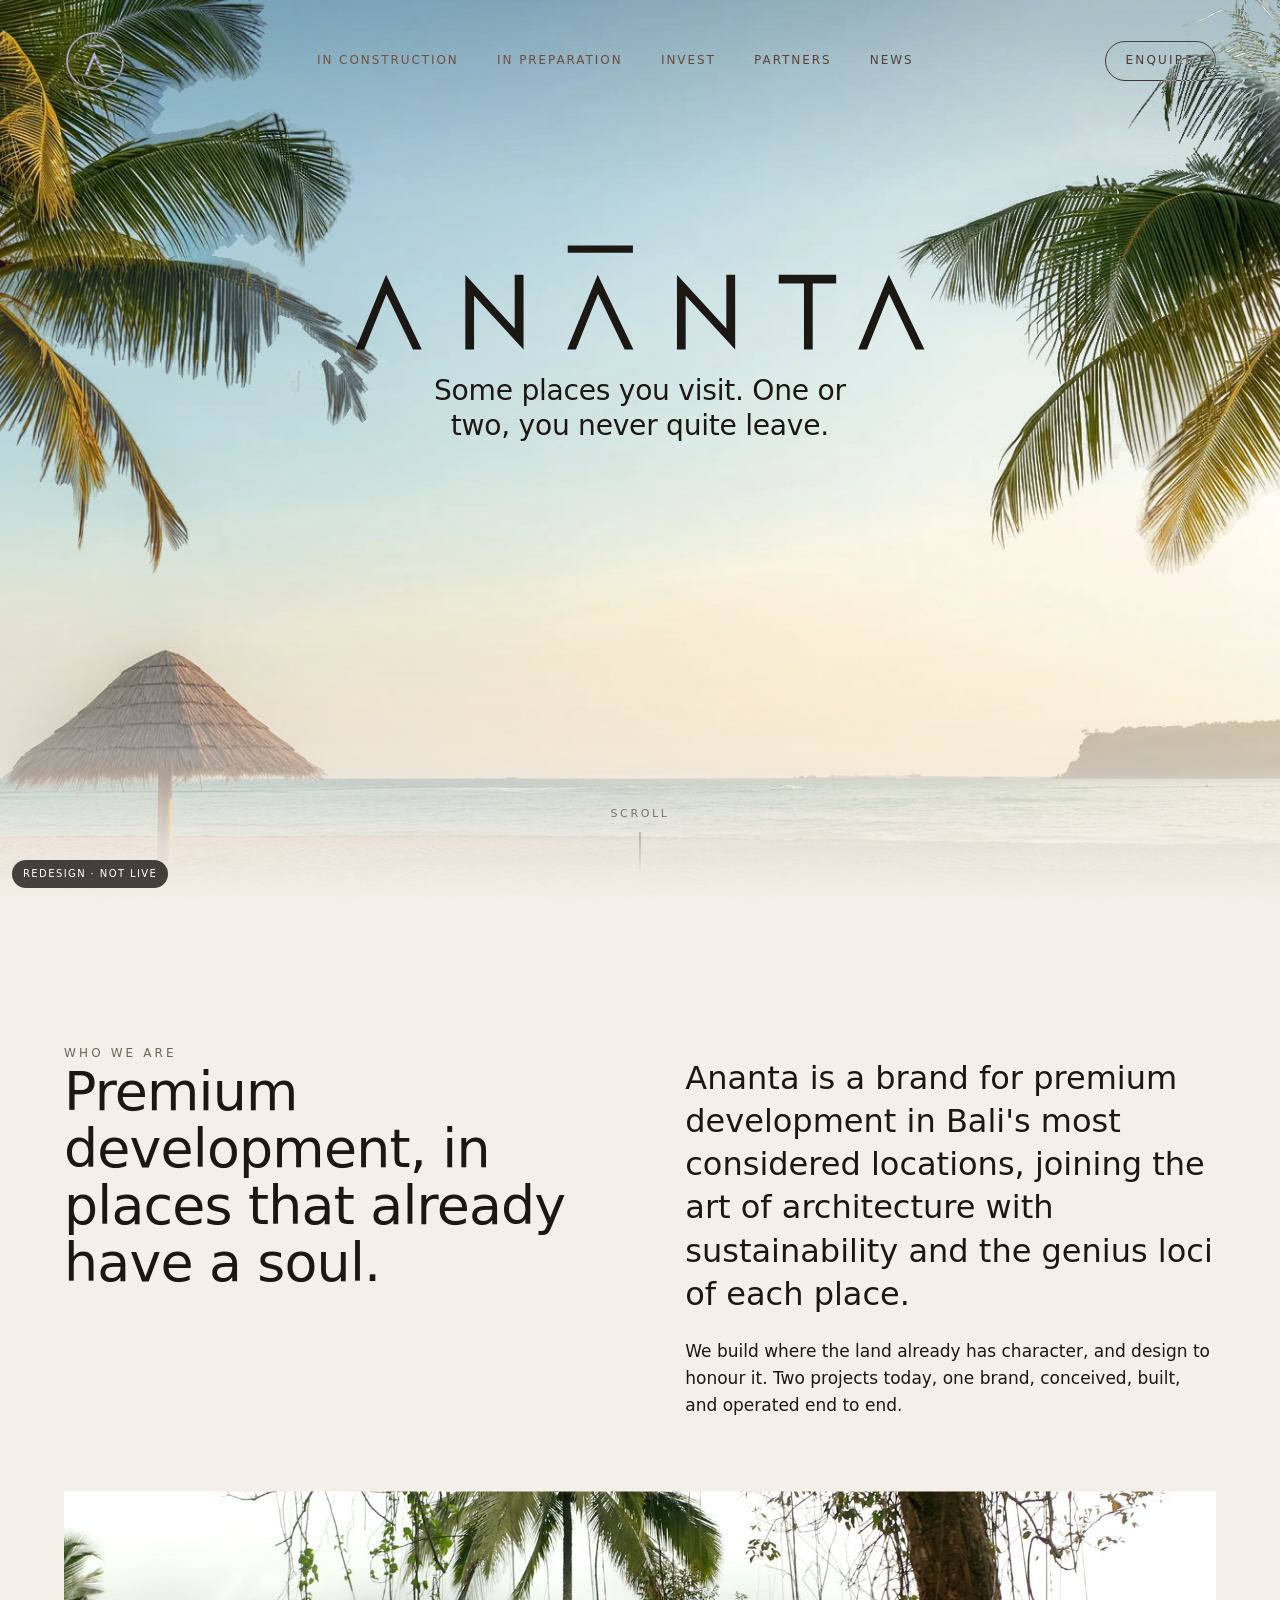
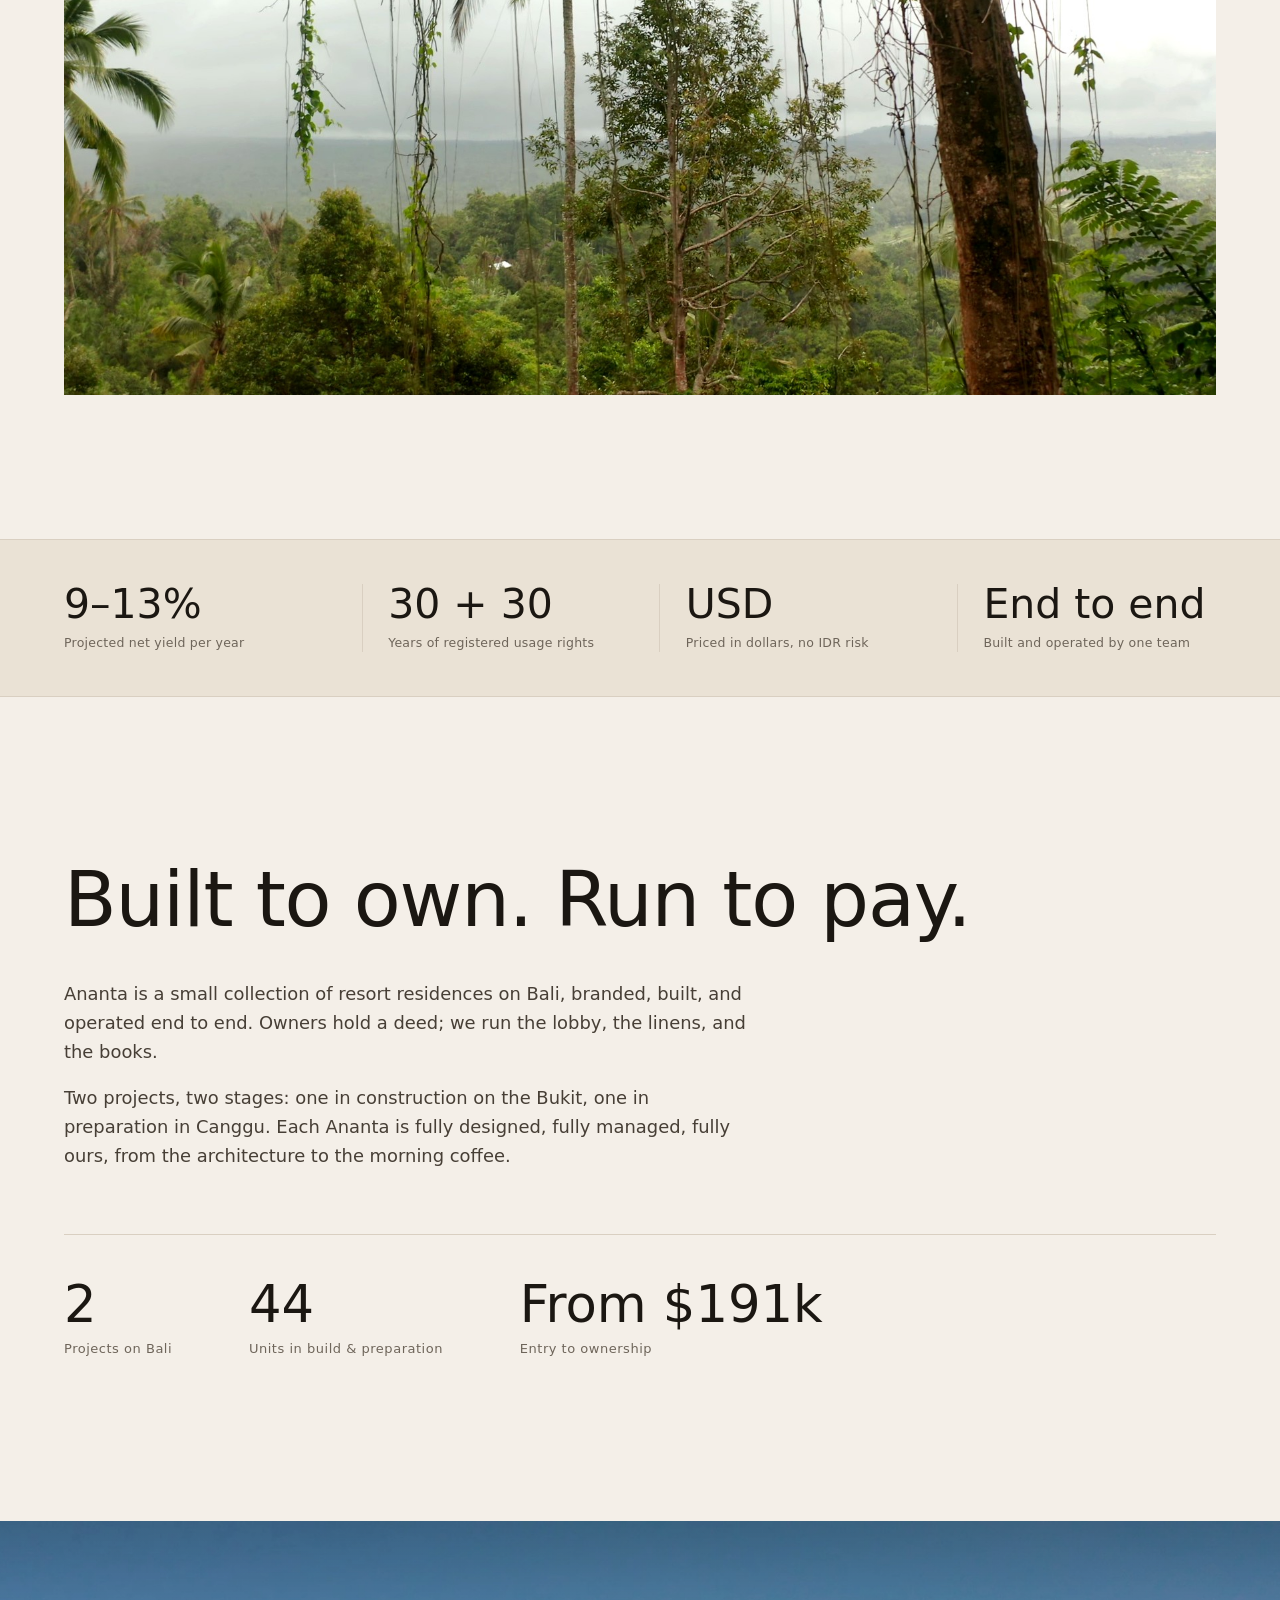
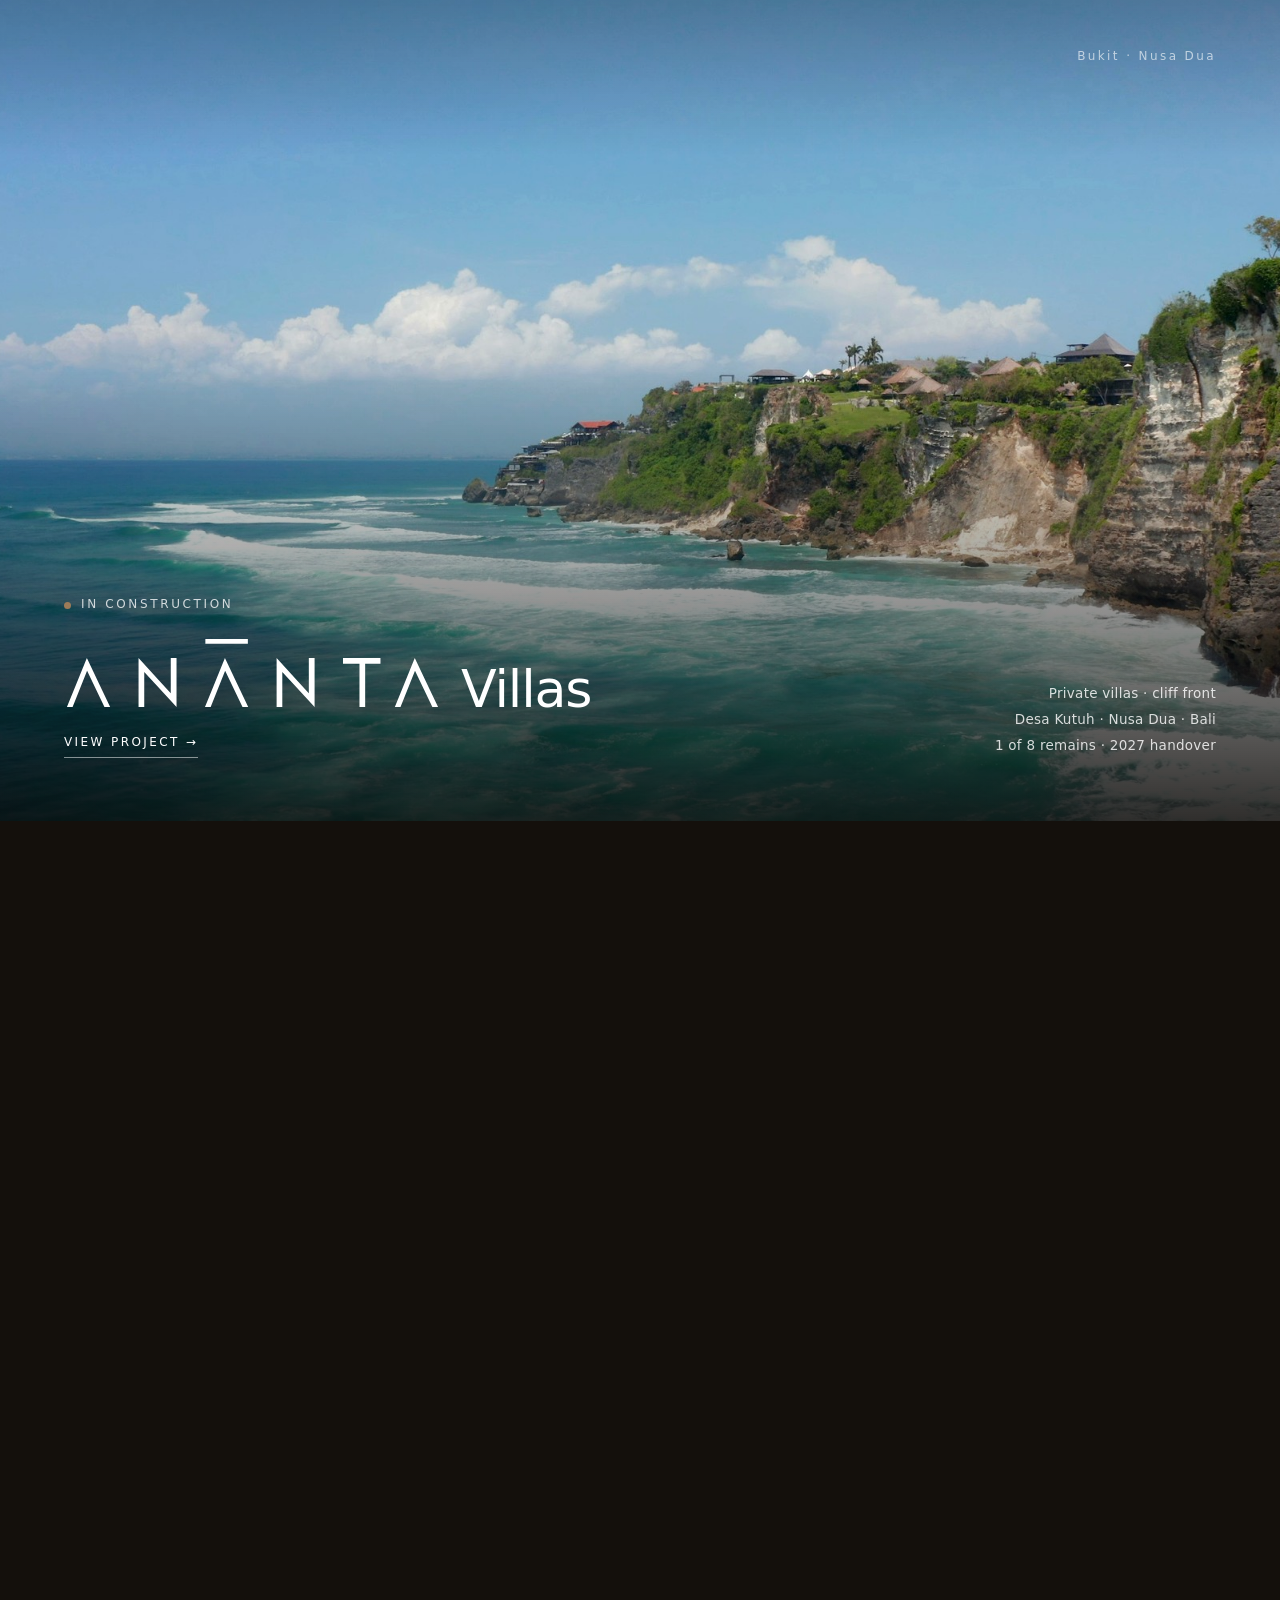
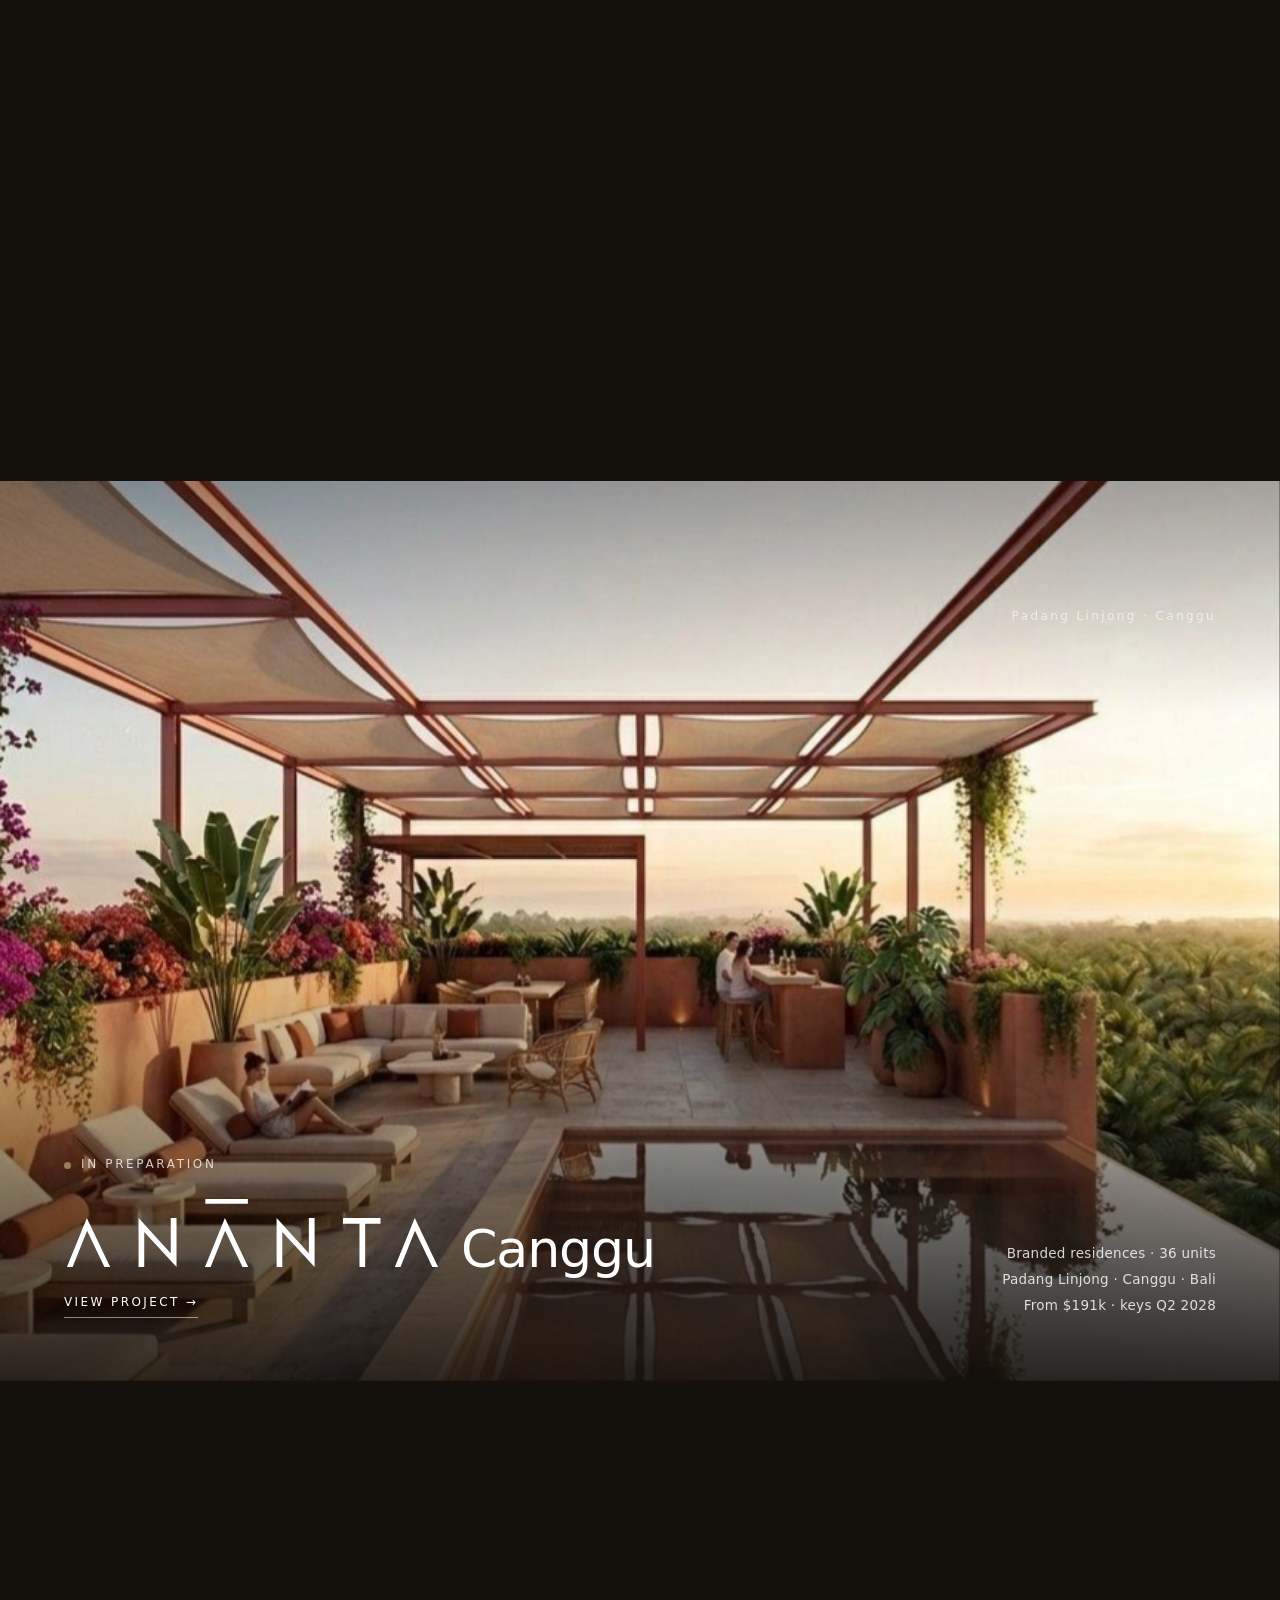
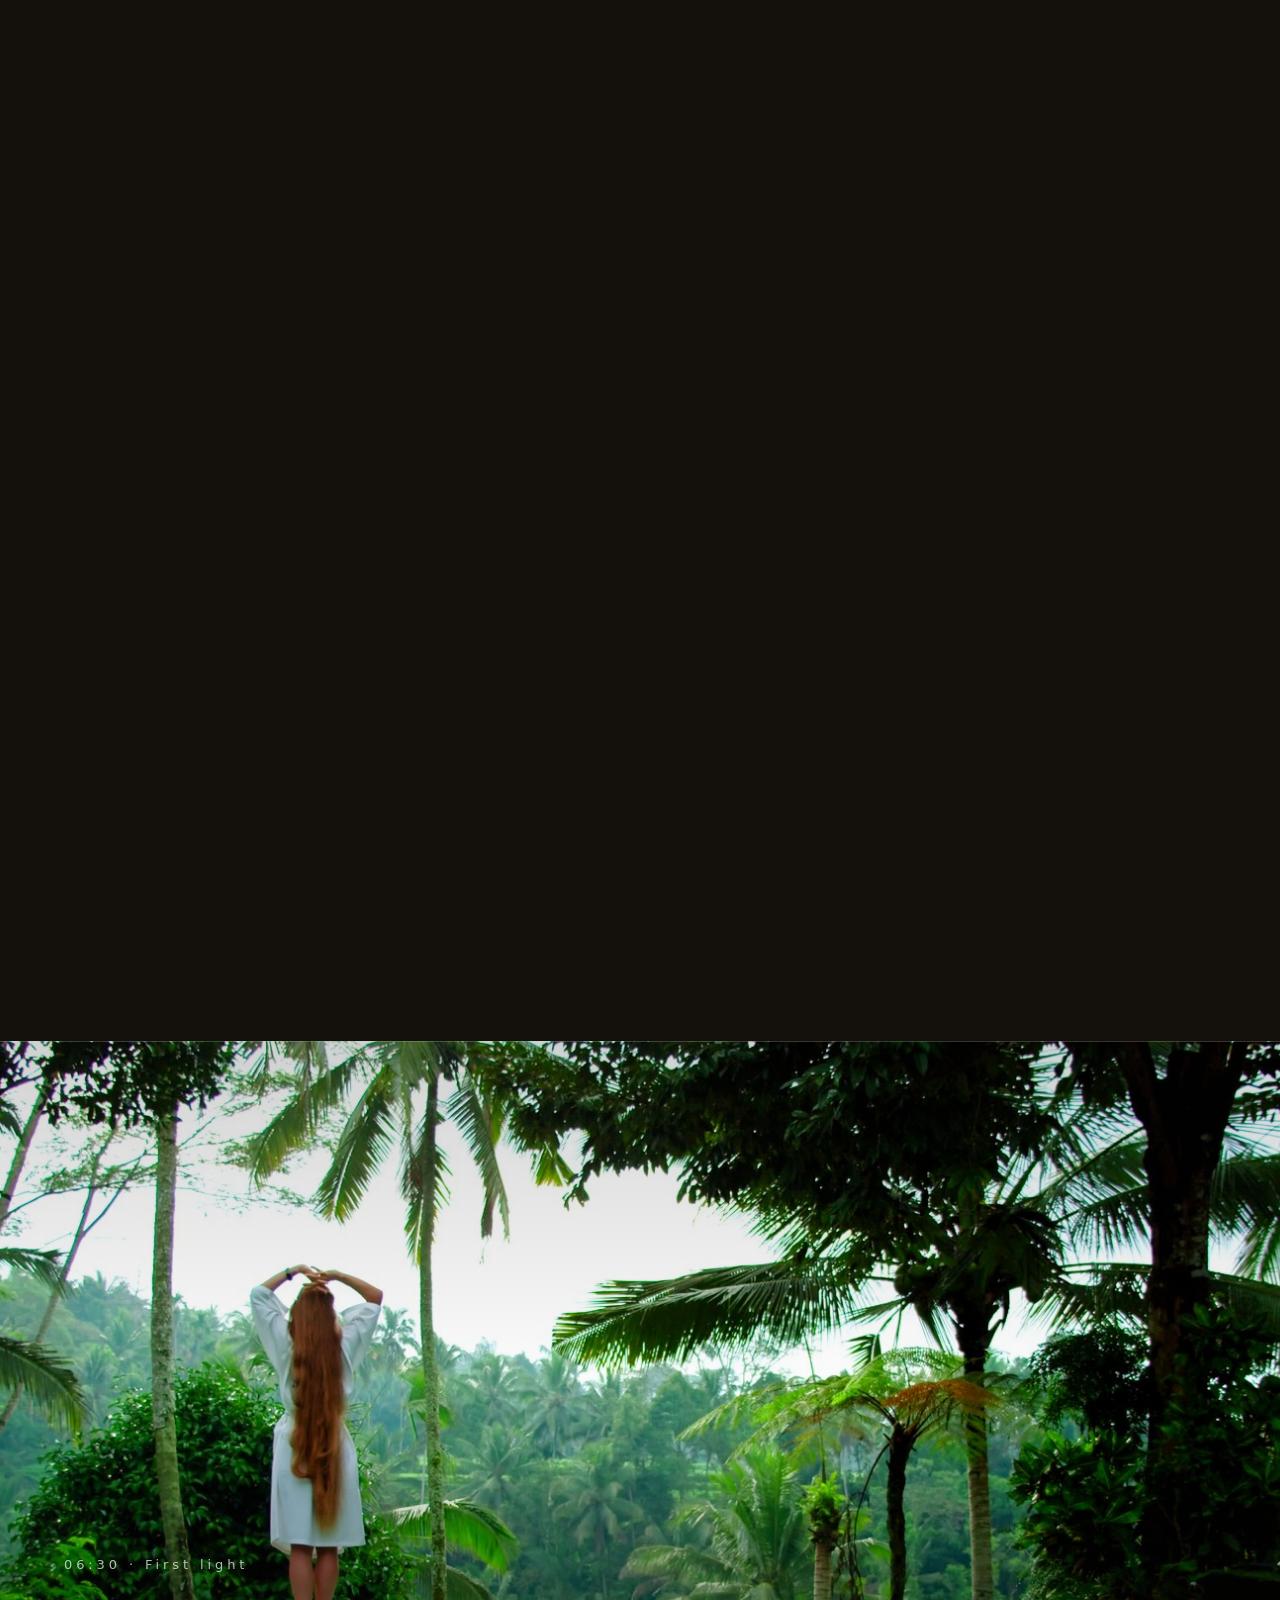
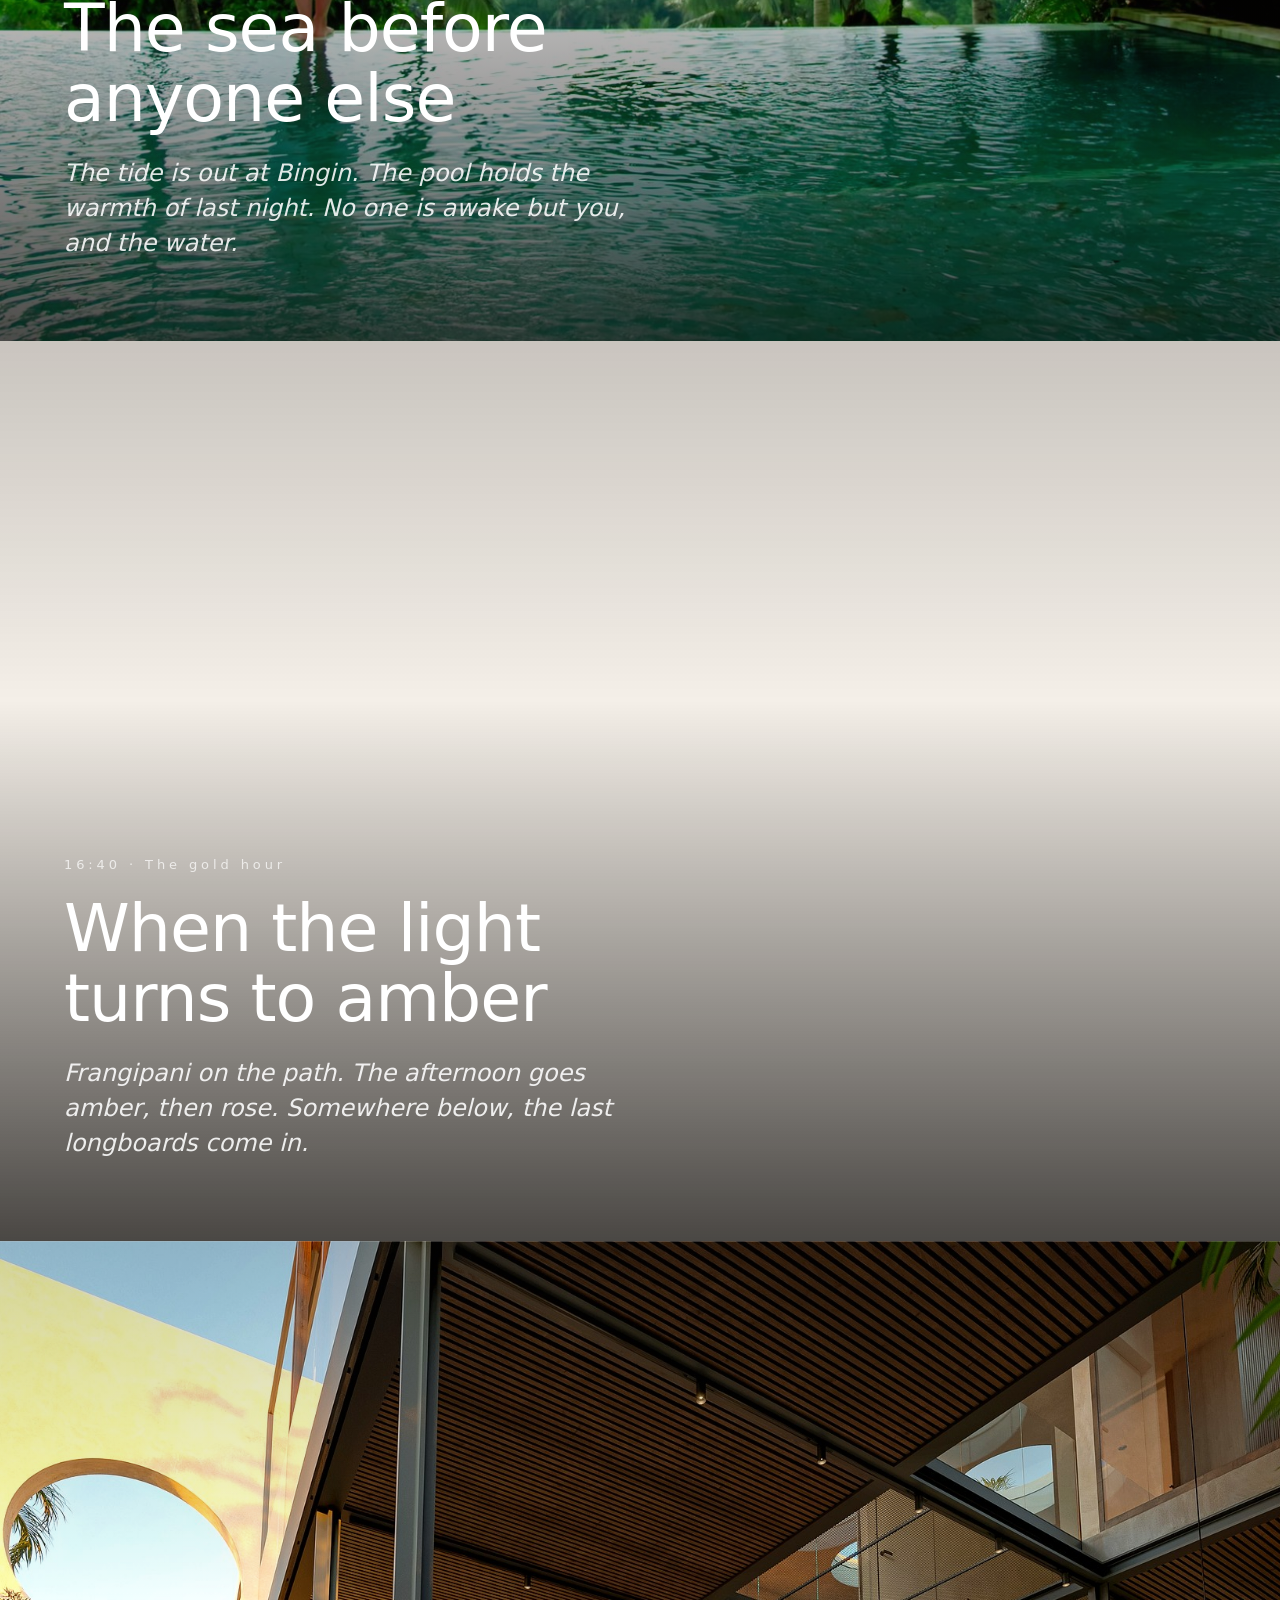
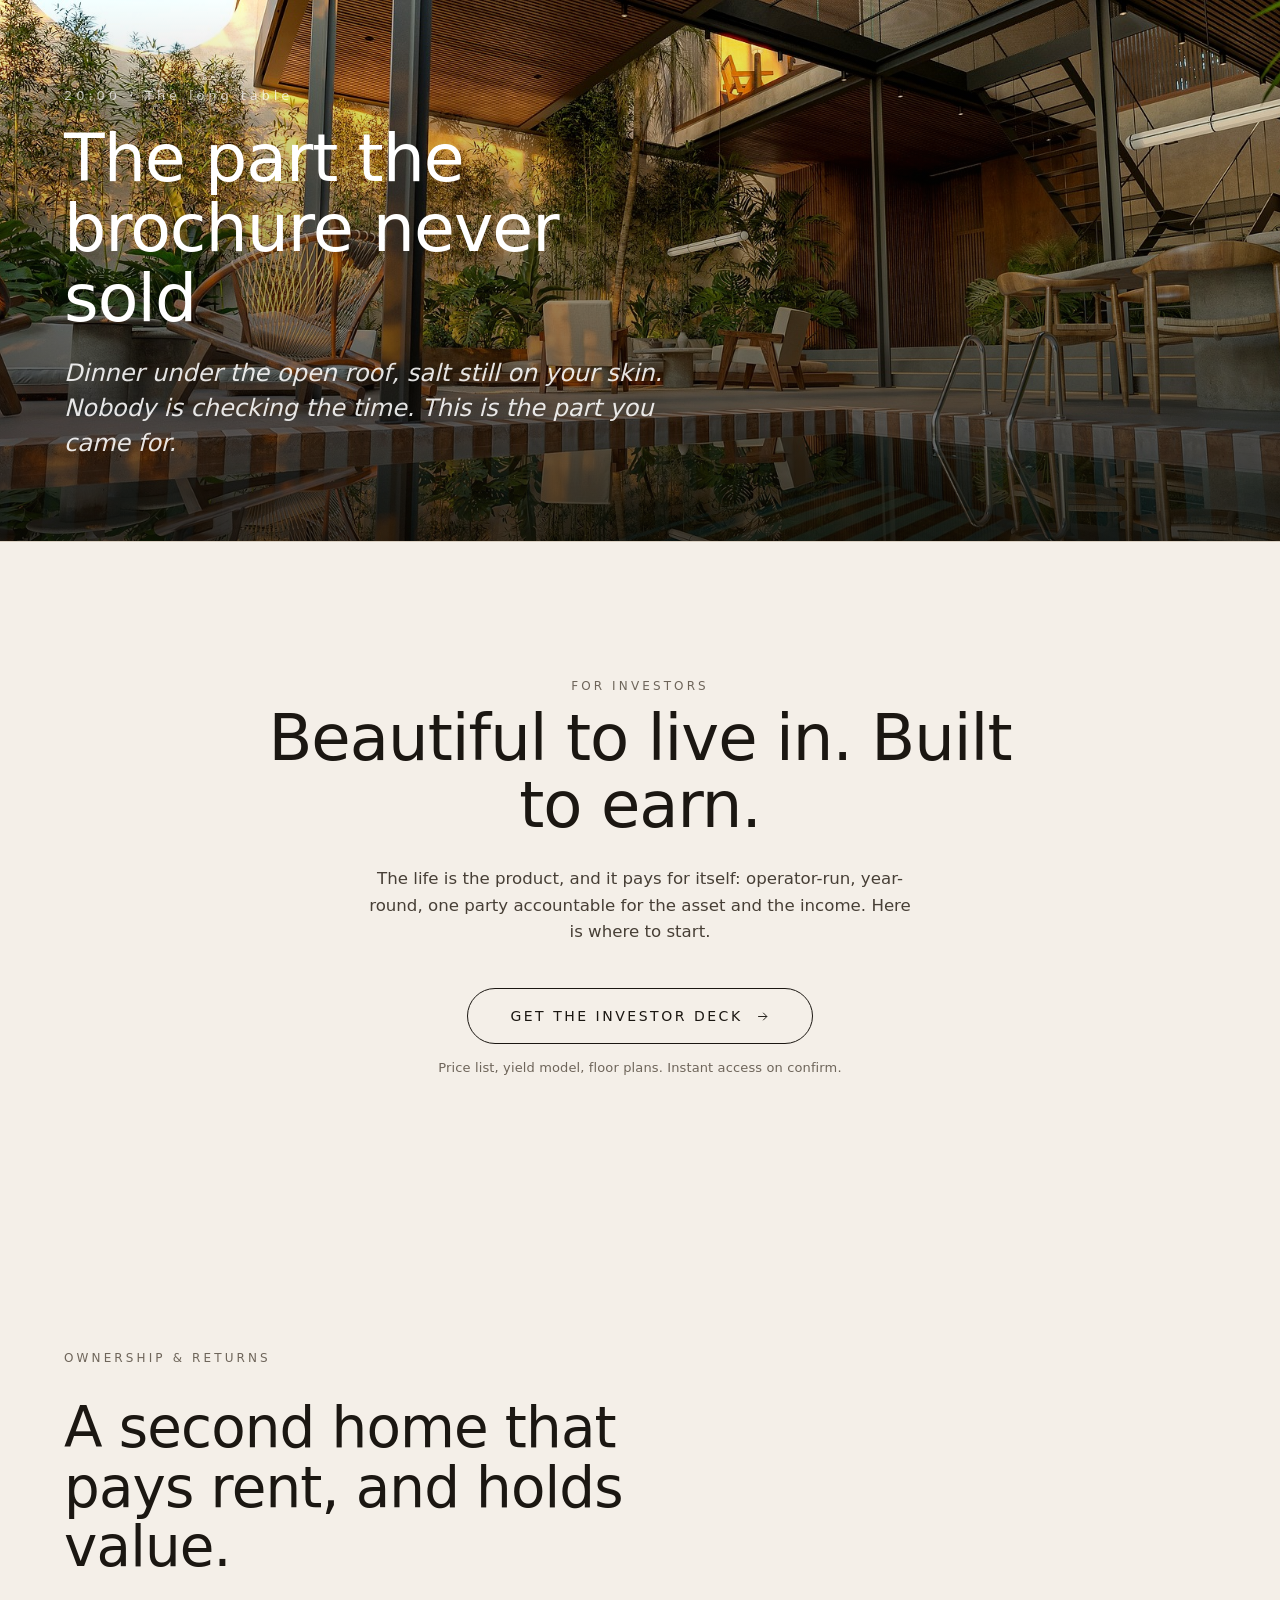
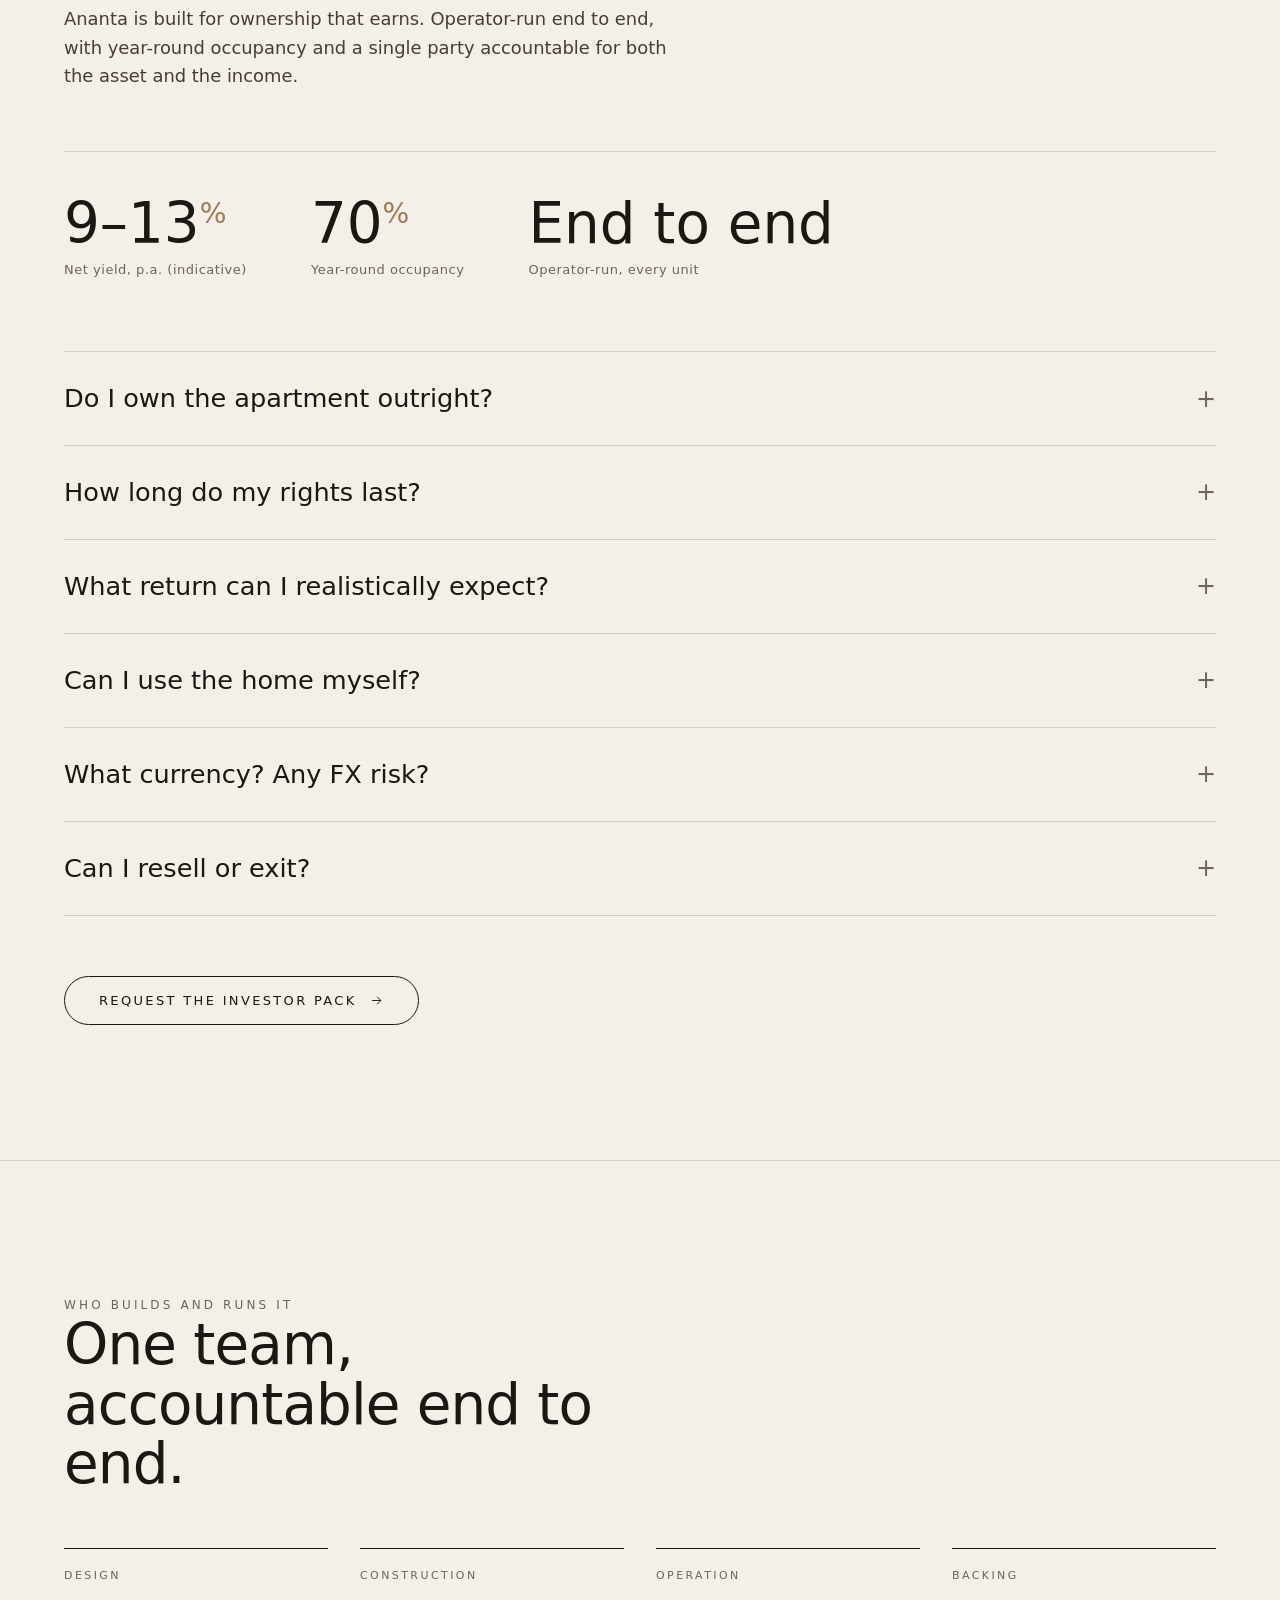
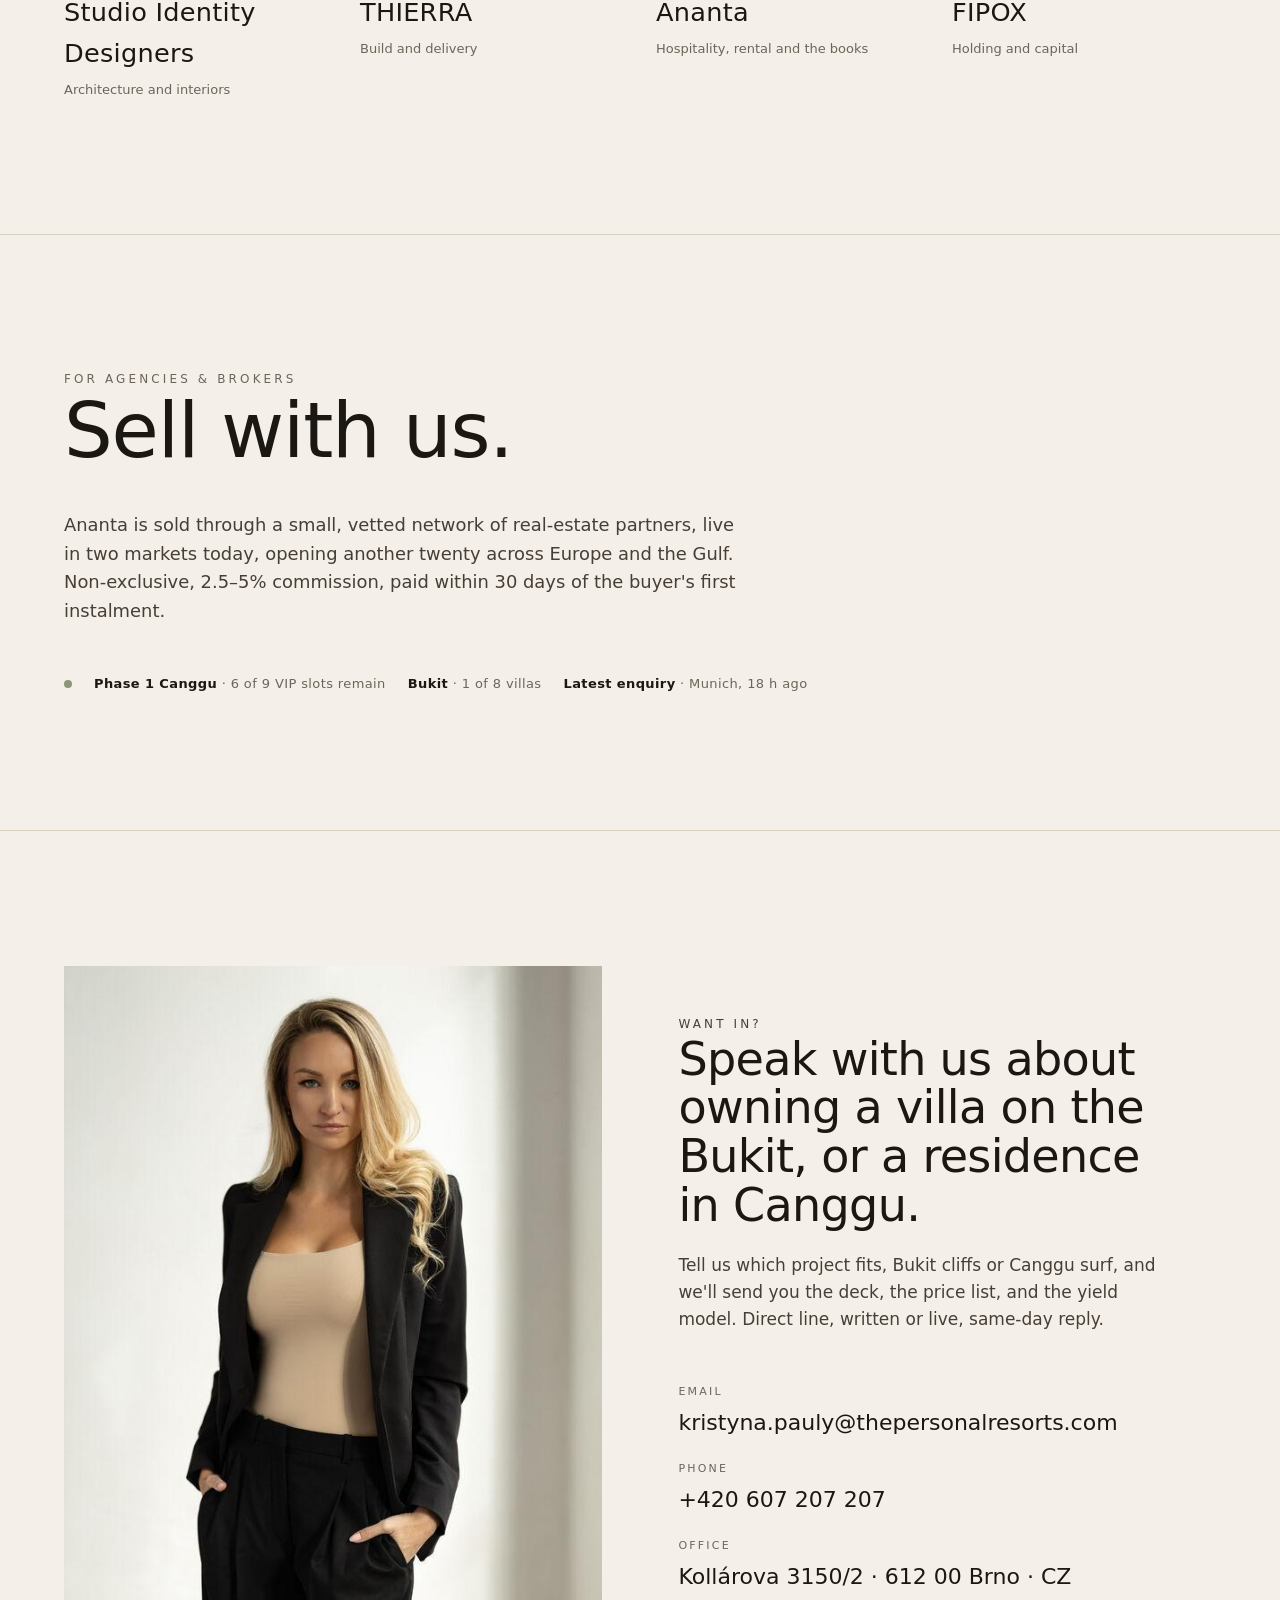
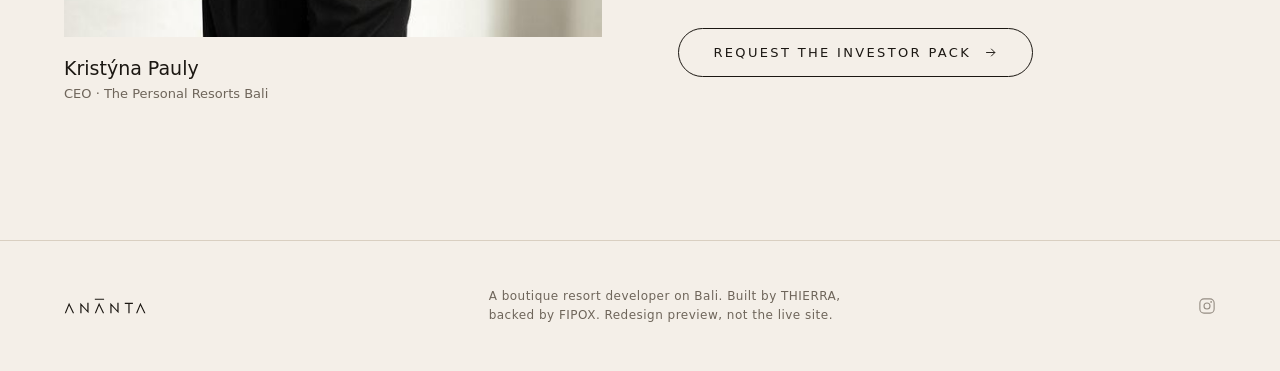
==== commit 1ef7b397: "Hero cutout: mobile portrait composition with framing palms On a portrait phone the landscape hero c" ====
--- a/index.html
+++ b/index.html
@@ -54,13 +54,23 @@
 
 <!-- HERO — osmo-style cutout parallax: palm-free bg plate / dark wordmark / palm cutout (near) / cream fade to next section -->
 <header class="hero hero--cutout">
-  <div class="hero__layer hero__bg" aria-hidden="true"><img src="/hero-bali.webp" alt="" fetchpriority="high"></div>
+  <div class="hero__layer hero__bg" aria-hidden="true">
+    <picture>
+      <source media="(max-width:768px)" srcset="/hero-bali-m.webp">
+      <img src="/hero-bali.webp" alt="" fetchpriority="high">
+    </picture>
+  </div>
   <div class="hero__scrim" aria-hidden="true"></div>
   <div class="hero__inner">
     <h1 class="hero__wordmark"><span class="sr-only">Ananta</span></h1>
     <p class="hero__tag display" data-hero-line>Some places you visit. One or two, you never quite leave.</p>
   </div>
-  <div class="hero__layer hero__fg" aria-hidden="true"><img src="/hero-bali-fg.webp" alt=""></div>
+  <div class="hero__layer hero__fg" aria-hidden="true">
+    <picture>
+      <source media="(max-width:768px)" srcset="/hero-bali-fg-m.webp">
+      <img src="/hero-bali-fg.webp" alt="">
+    </picture>
+  </div>
   <div class="hero__fade" aria-hidden="true"></div>
   <div class="scrollcue" aria-hidden="true">Scroll<span></span></div>
 </header>
--- a/site.css
+++ b/site.css
@@ -68,11 +68,12 @@
    shared .hero/.hero__inner/.hero__scrim used by the subpages stay untouched. */
 .hero--cutout{background:var(--cream)}
 .hero__layer{position:absolute;inset:0;will-change:transform}
+.hero__layer picture{display:contents}
 .hero__layer img{width:100%;height:100%;object-fit:cover;display:block}
 .hero--cutout .hero__bg{z-index:1}
-.hero--cutout .hero__bg img{transform:scale(1.16)}
+.hero--cutout .hero__bg img{transform:scale(1.2)}
 .hero--cutout .hero__fg{z-index:4;pointer-events:none}
-.hero--cutout .hero__fg img{transform:scale(1.16)}
+.hero--cutout .hero__fg img{transform:scale(1.2)}
 /* light atmosphere only — the centre sky stays bright so the dark wordmark reads. soft corner lift + faint top shade, no centre darkening */
 .hero--cutout .hero__scrim{z-index:2;background:radial-gradient(125% 80% at 50% 34%,rgba(255,255,255,.20) 0%,rgba(255,255,255,0) 46%),linear-gradient(180deg,rgba(22,30,36,.14) 0%,rgba(22,30,36,0) 22%,rgba(22,30,36,0) 100%)}
 /* wordmark group sits in the open upper-centre sky — biased up off the geometric centre via the large padding-bottom */
@@ -83,6 +84,13 @@
 .hero--cutout .hero__fade{position:absolute;left:0;right:0;bottom:-1px;height:42%;z-index:5;pointer-events:none;background:linear-gradient(180deg,rgba(244,239,232,0) 0%,rgba(244,239,232,.4) 50%,rgba(244,239,232,.9) 85%,var(--cream) 100%)}
 .hero--cutout .scrollcue{z-index:6;color:rgba(27,23,18,.55)}
 .hero--cutout .scrollcue span{background:linear-gradient(rgba(27,23,18,.5),rgba(27,23,18,0))}
+/* mobile: portrait composition (palm crowns frame the top corners, see /hero-bali*-m.webp). Barely scale so the framing palms aren't cropped; logo drops into the open mid-sky between palms and beach */
+@media(max-width:768px){
+  .hero--cutout .hero__bg img{transform:scale(1.03)}
+  .hero--cutout .hero__fg img{transform:scale(1.03)}
+  .hero--cutout .hero__inner{justify-content:center;padding:0 var(--pad) clamp(40px,9vh,90px)}
+  .hero--cutout .hero__fade{height:32%}
+}
 .scrollcue{position:absolute;left:50%;bottom:26px;transform:translateX(-50%);color:rgba(255,255,255,.7);font-family:var(--sans);font-size:11px;letter-spacing:.24em;text-transform:uppercase;display:flex;flex-direction:column;align-items:center;gap:9px}
 .scrollcue span{width:1px;height:42px;background:linear-gradient(rgba(255,255,255,.7),rgba(255,255,255,0));animation:cue 2.4s var(--ease) infinite}
 @keyframes cue{0%{transform:scaleY(0);transform-origin:top}45%{transform:scaleY(1);transform-origin:top}55%{transform:scaleY(1);transform-origin:bottom}100%{transform:scaleY(0);transform-origin:bottom}}
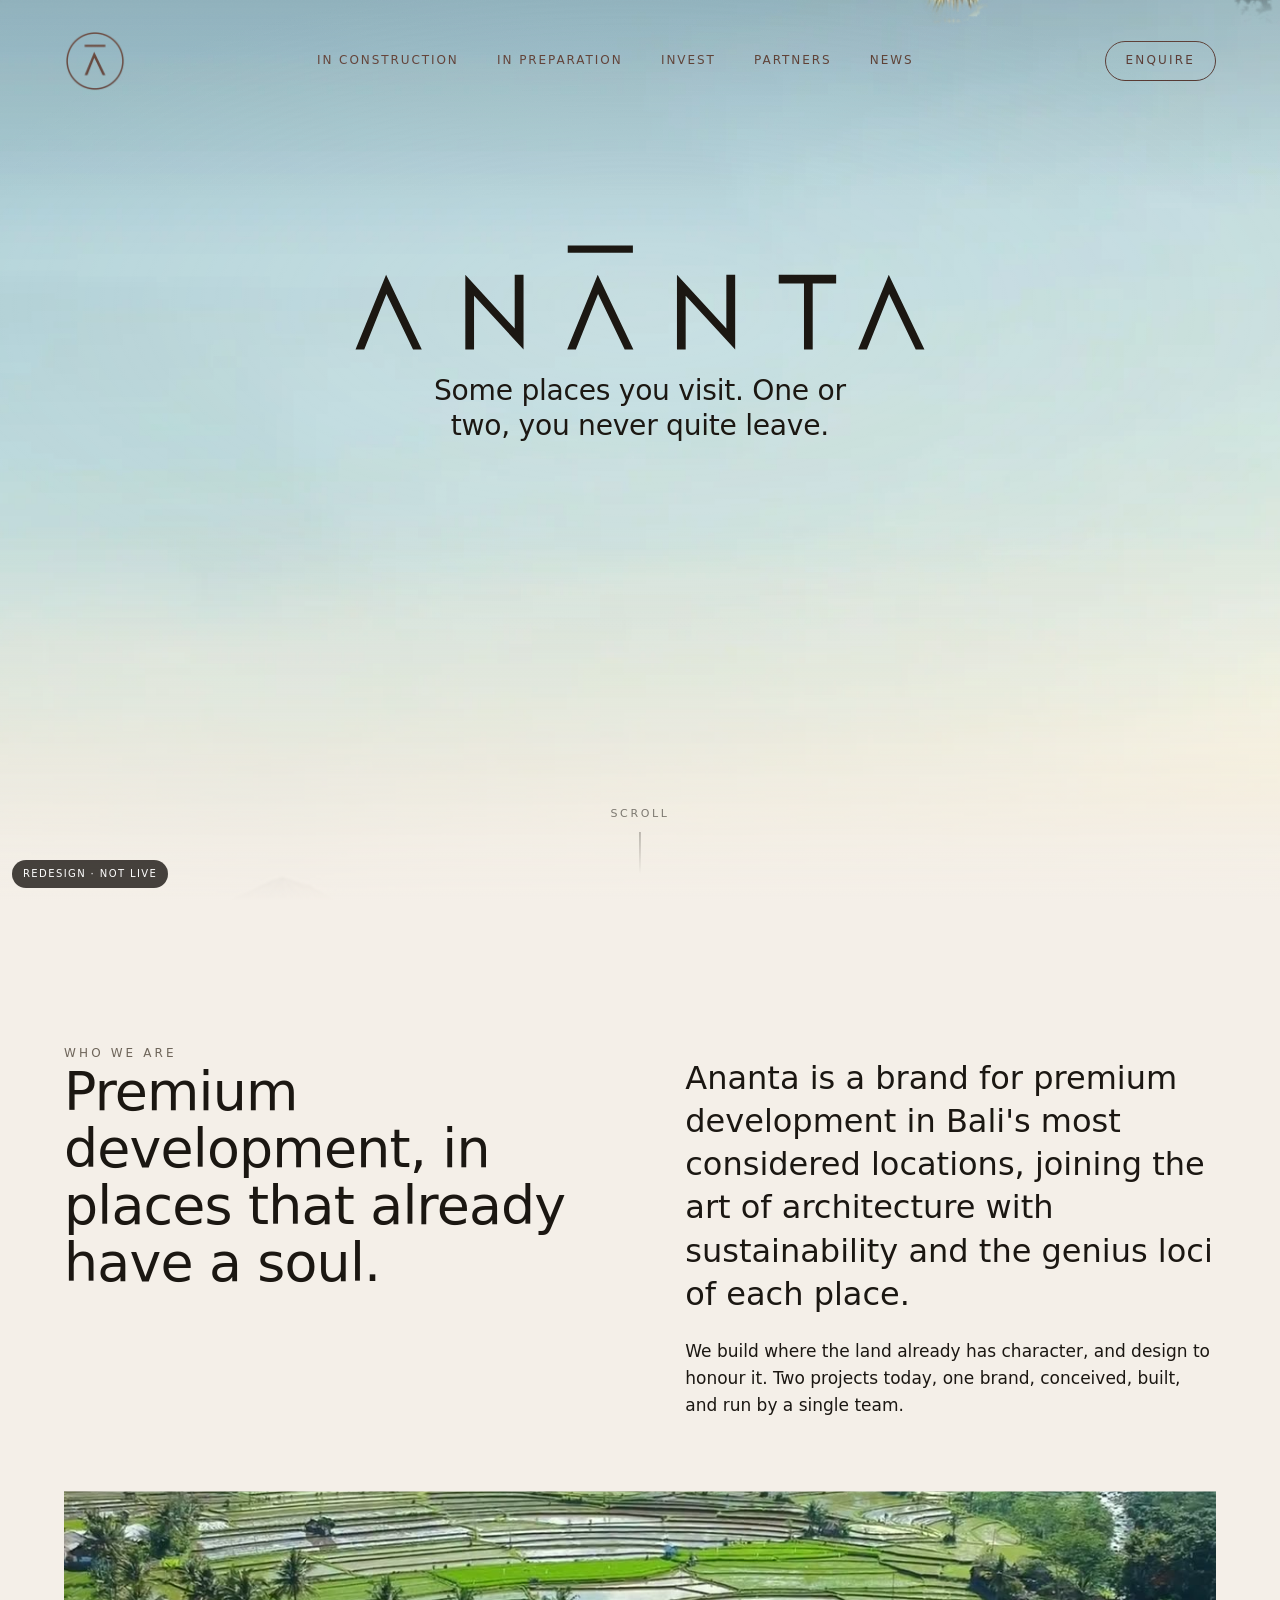
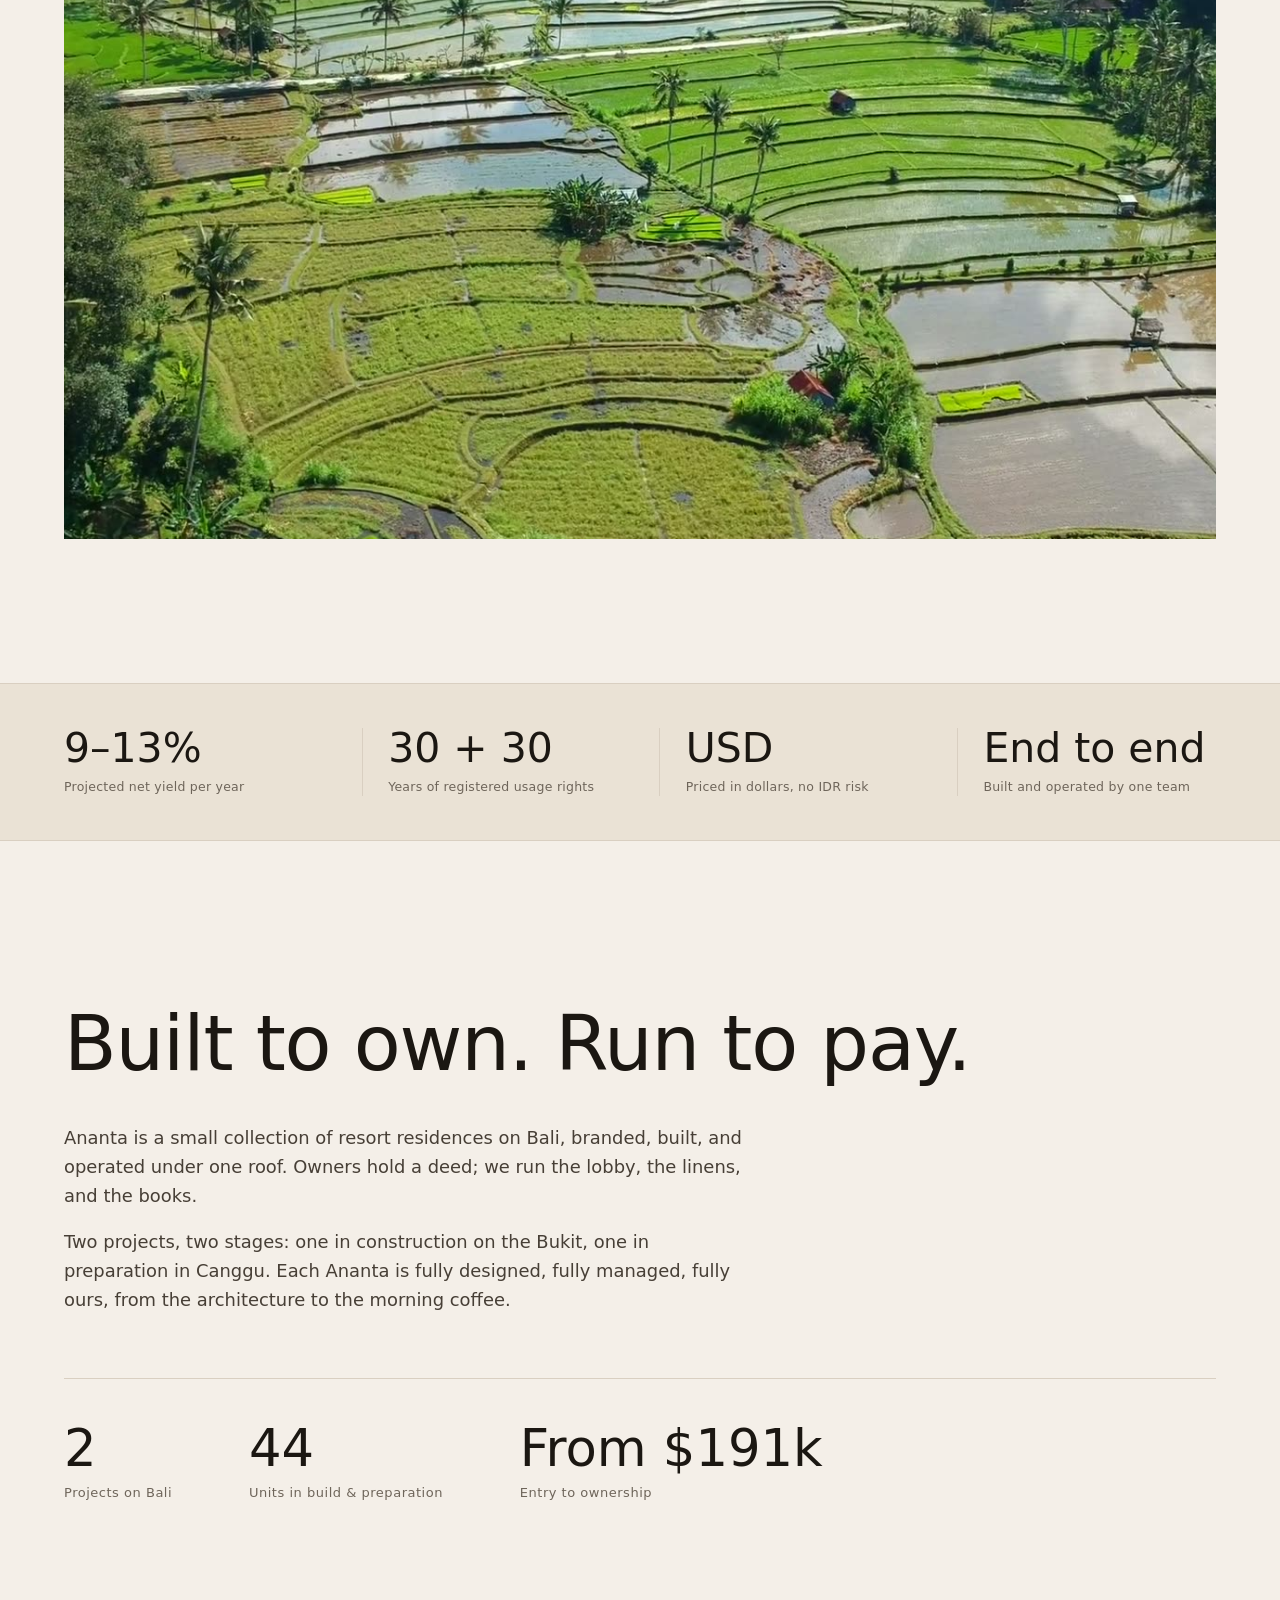
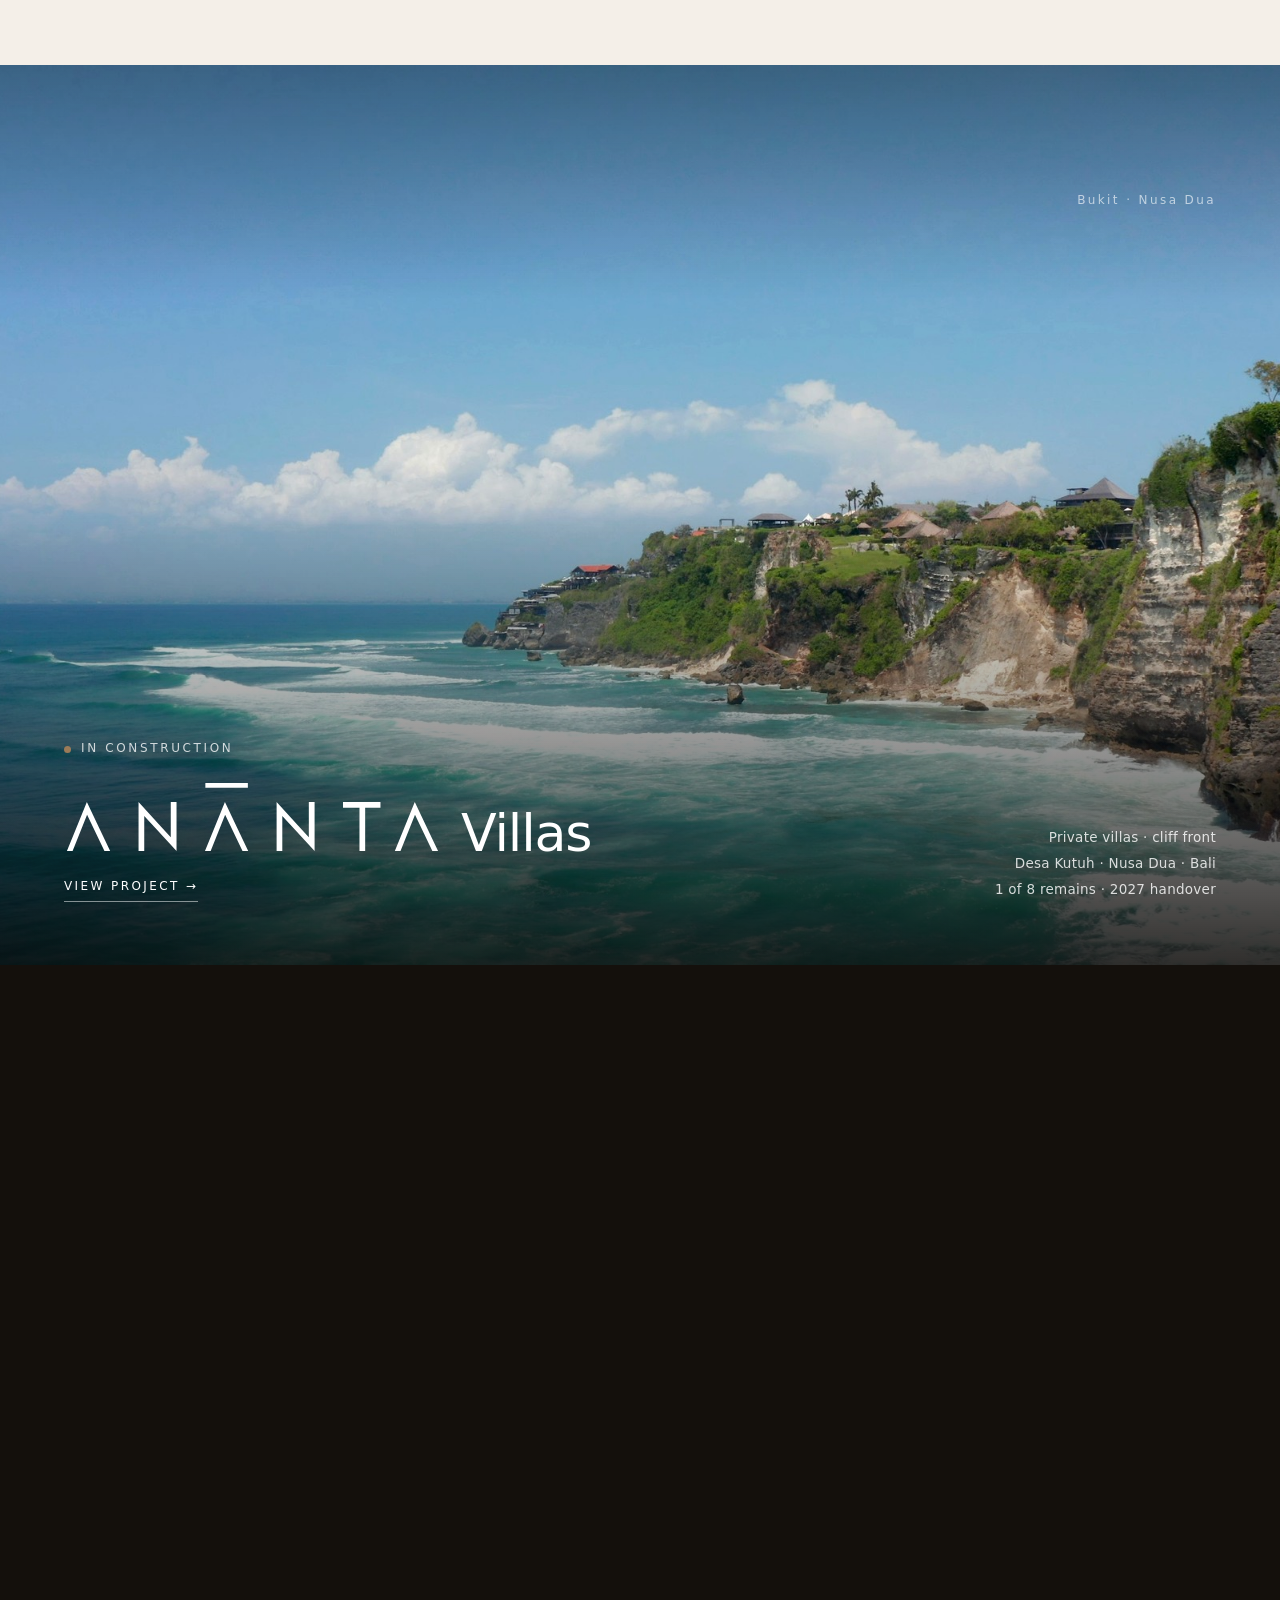
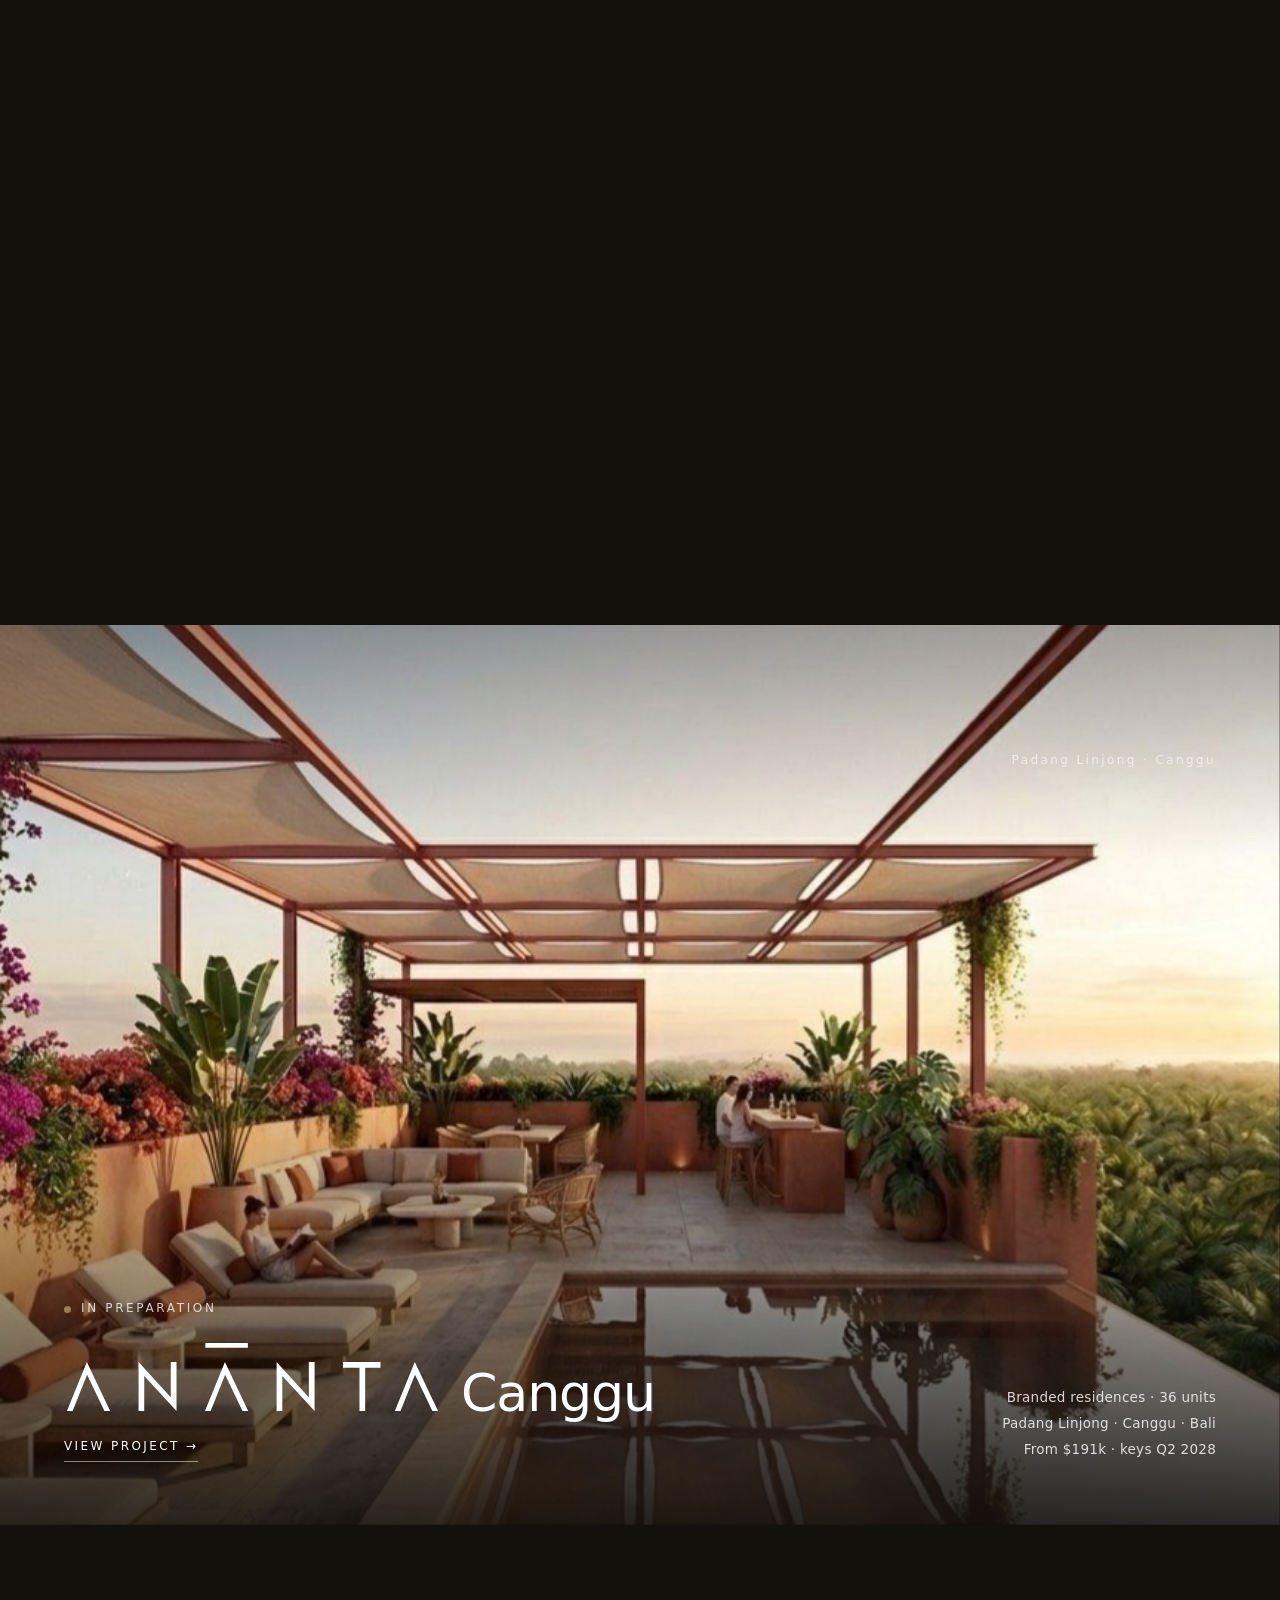
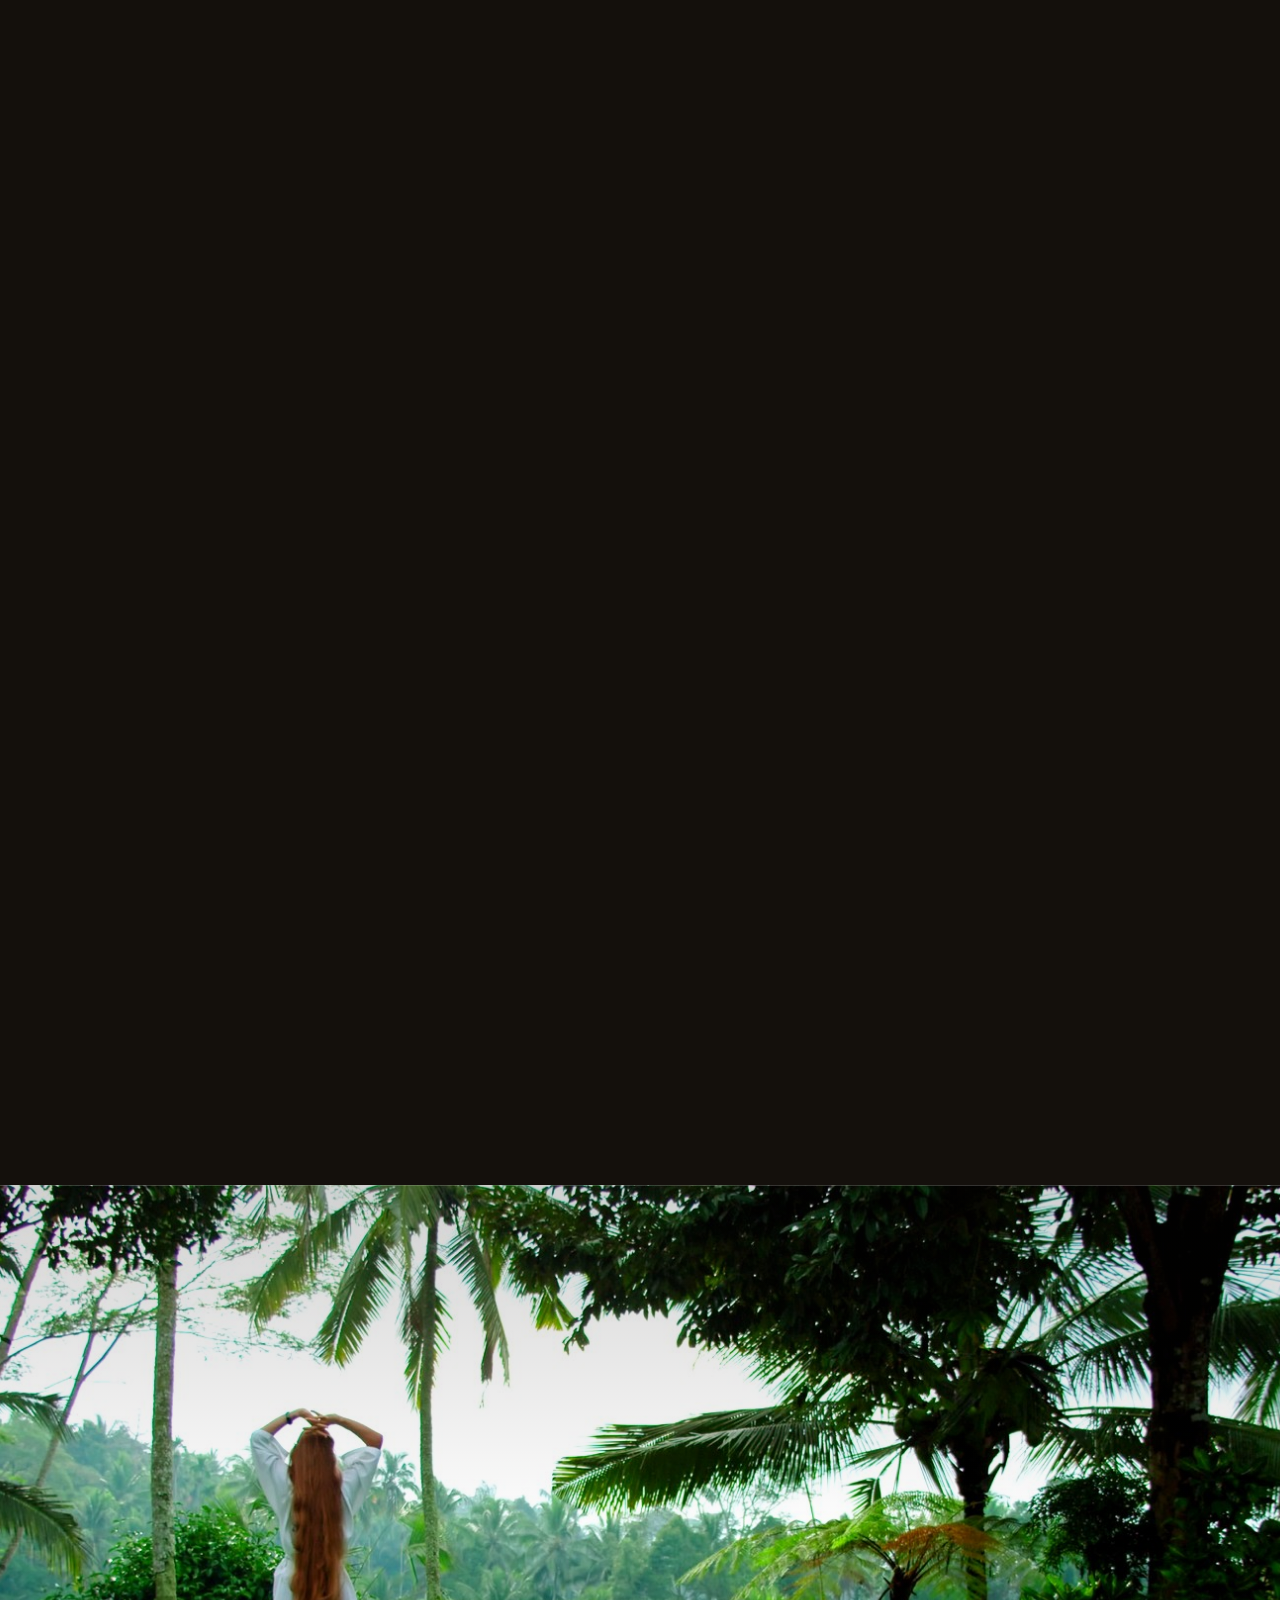
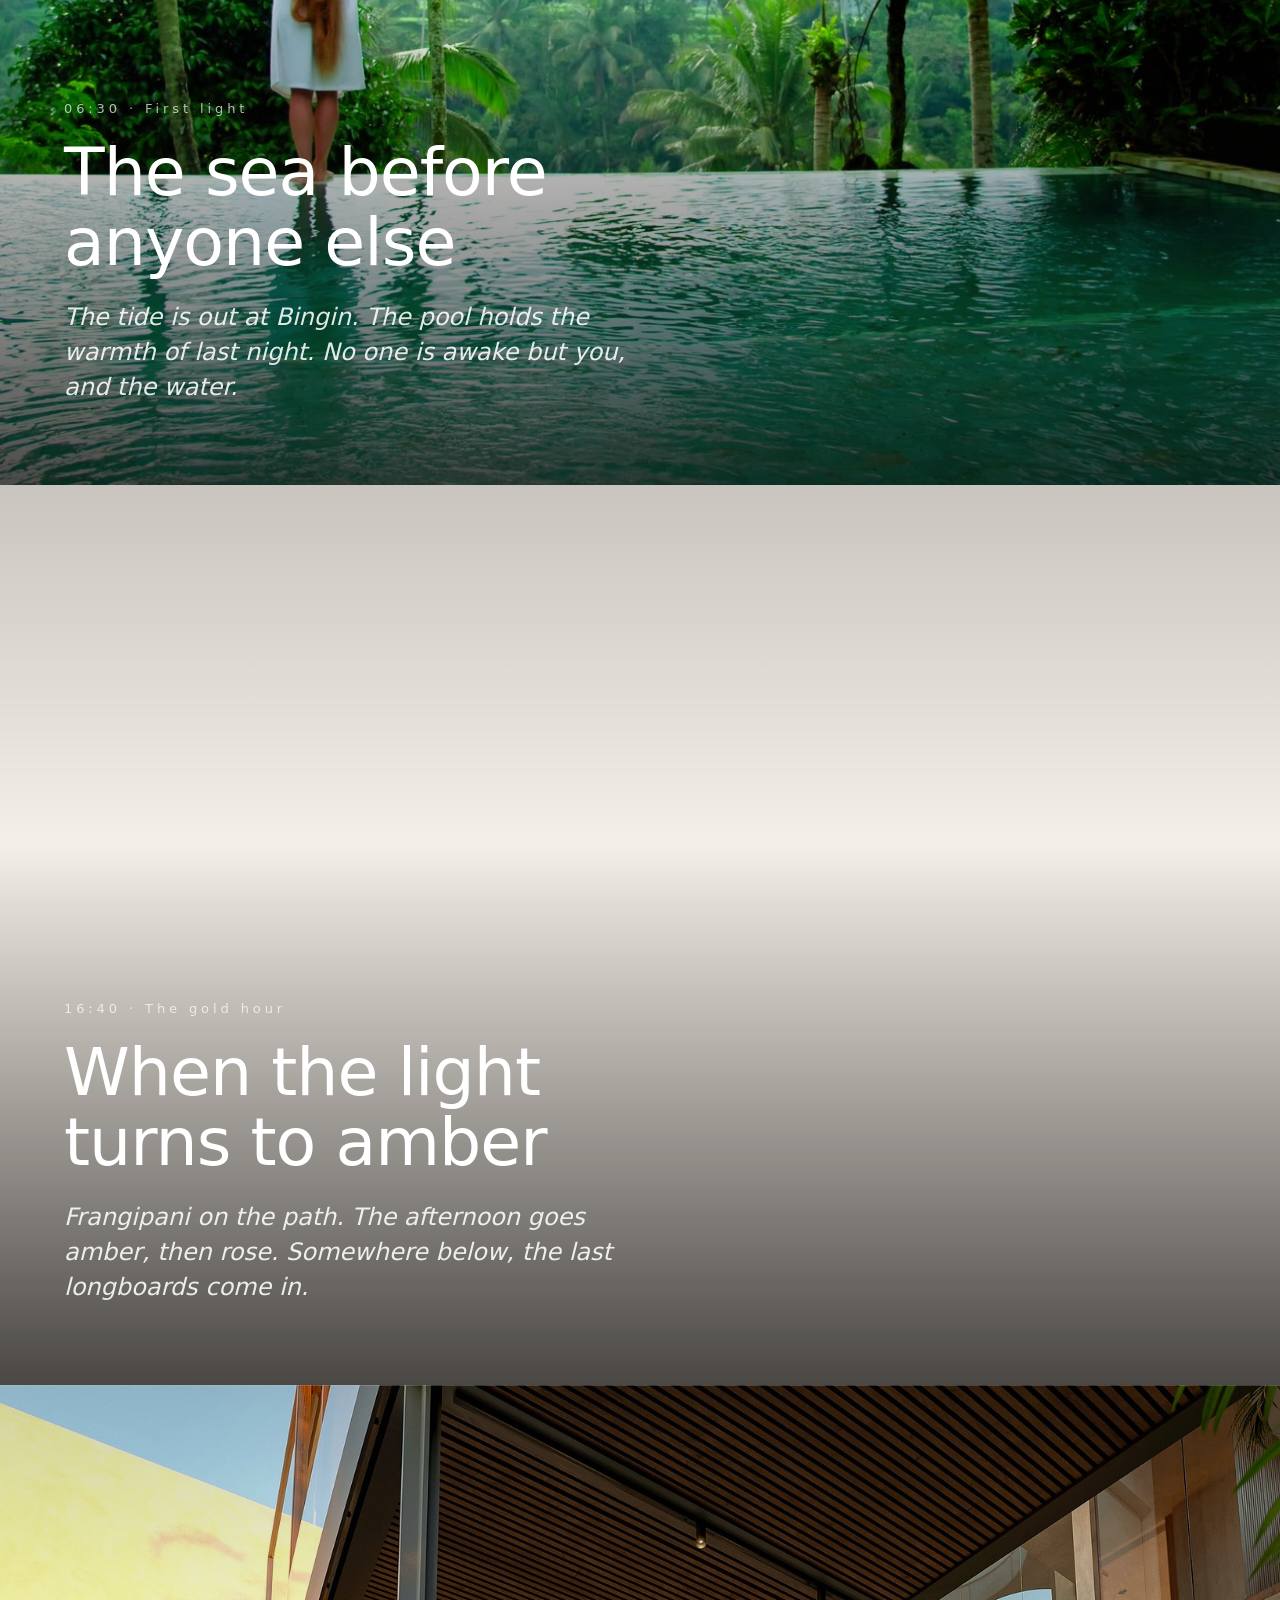
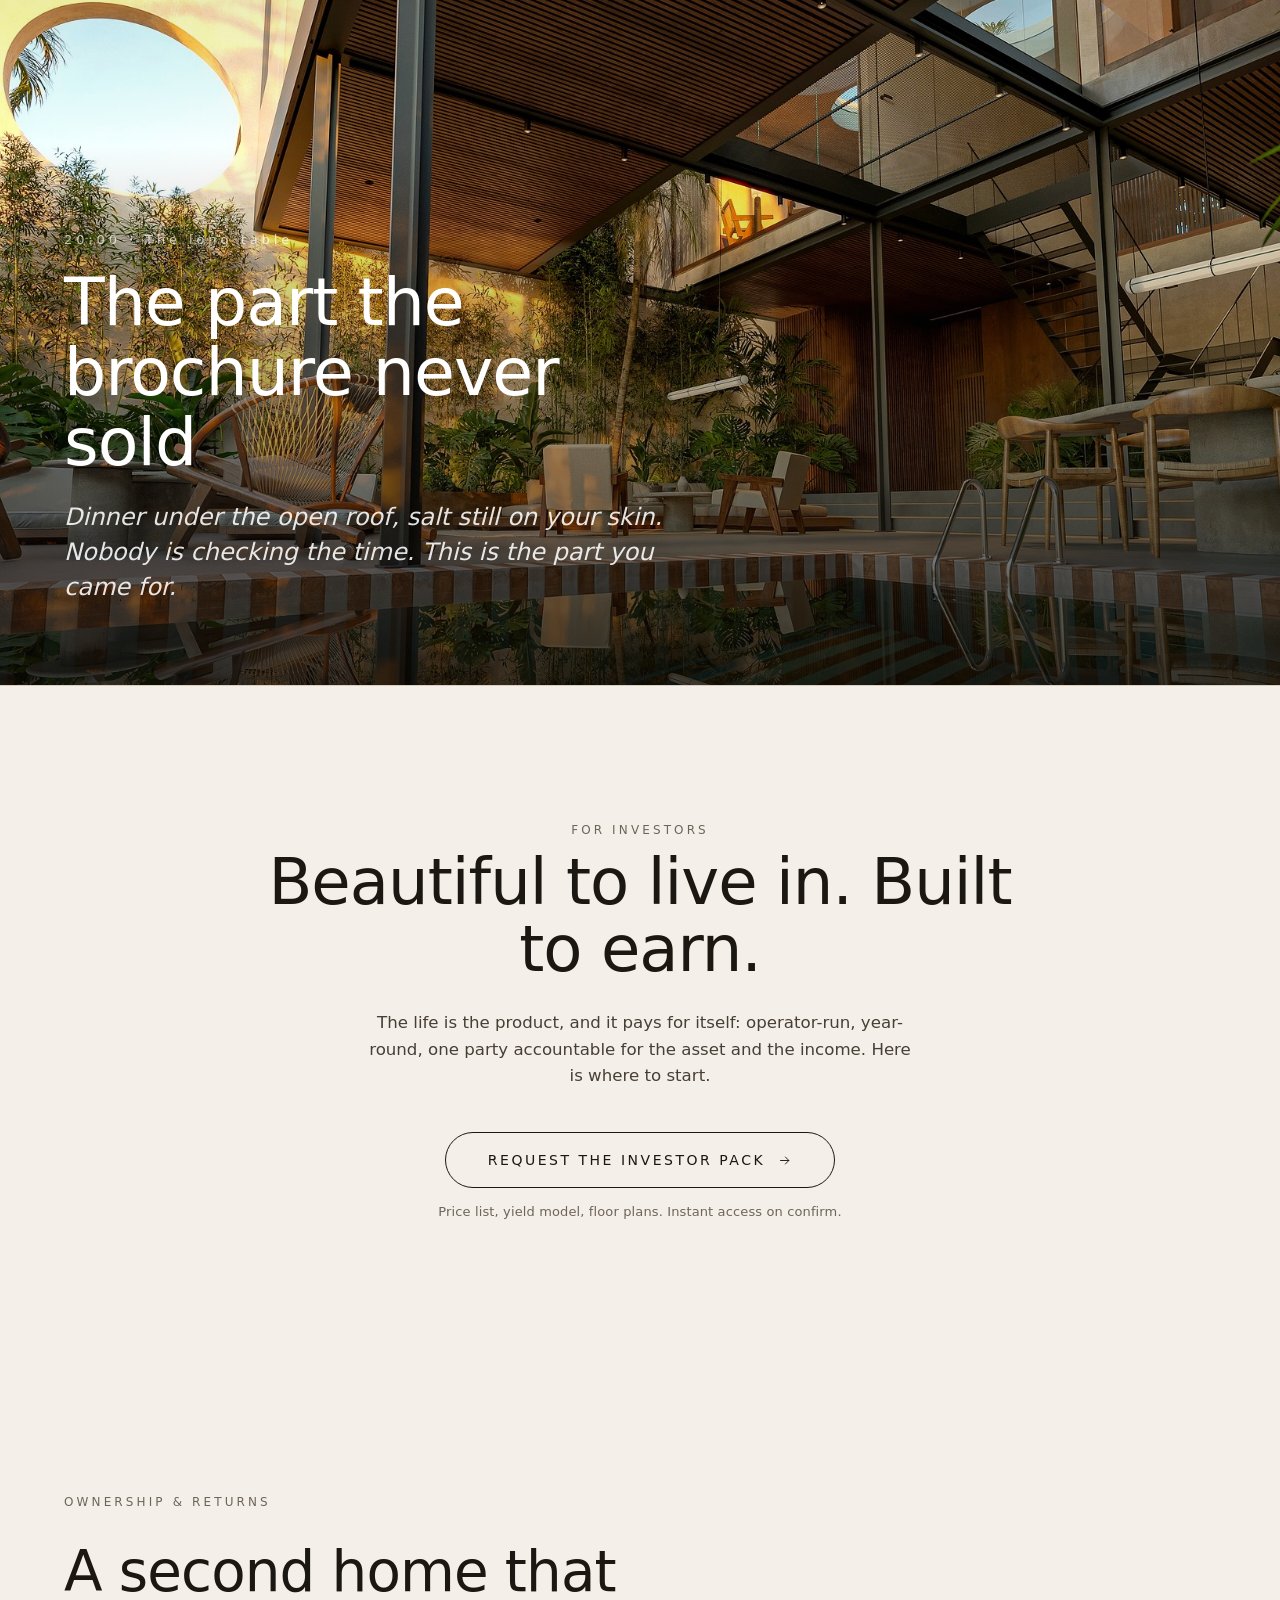
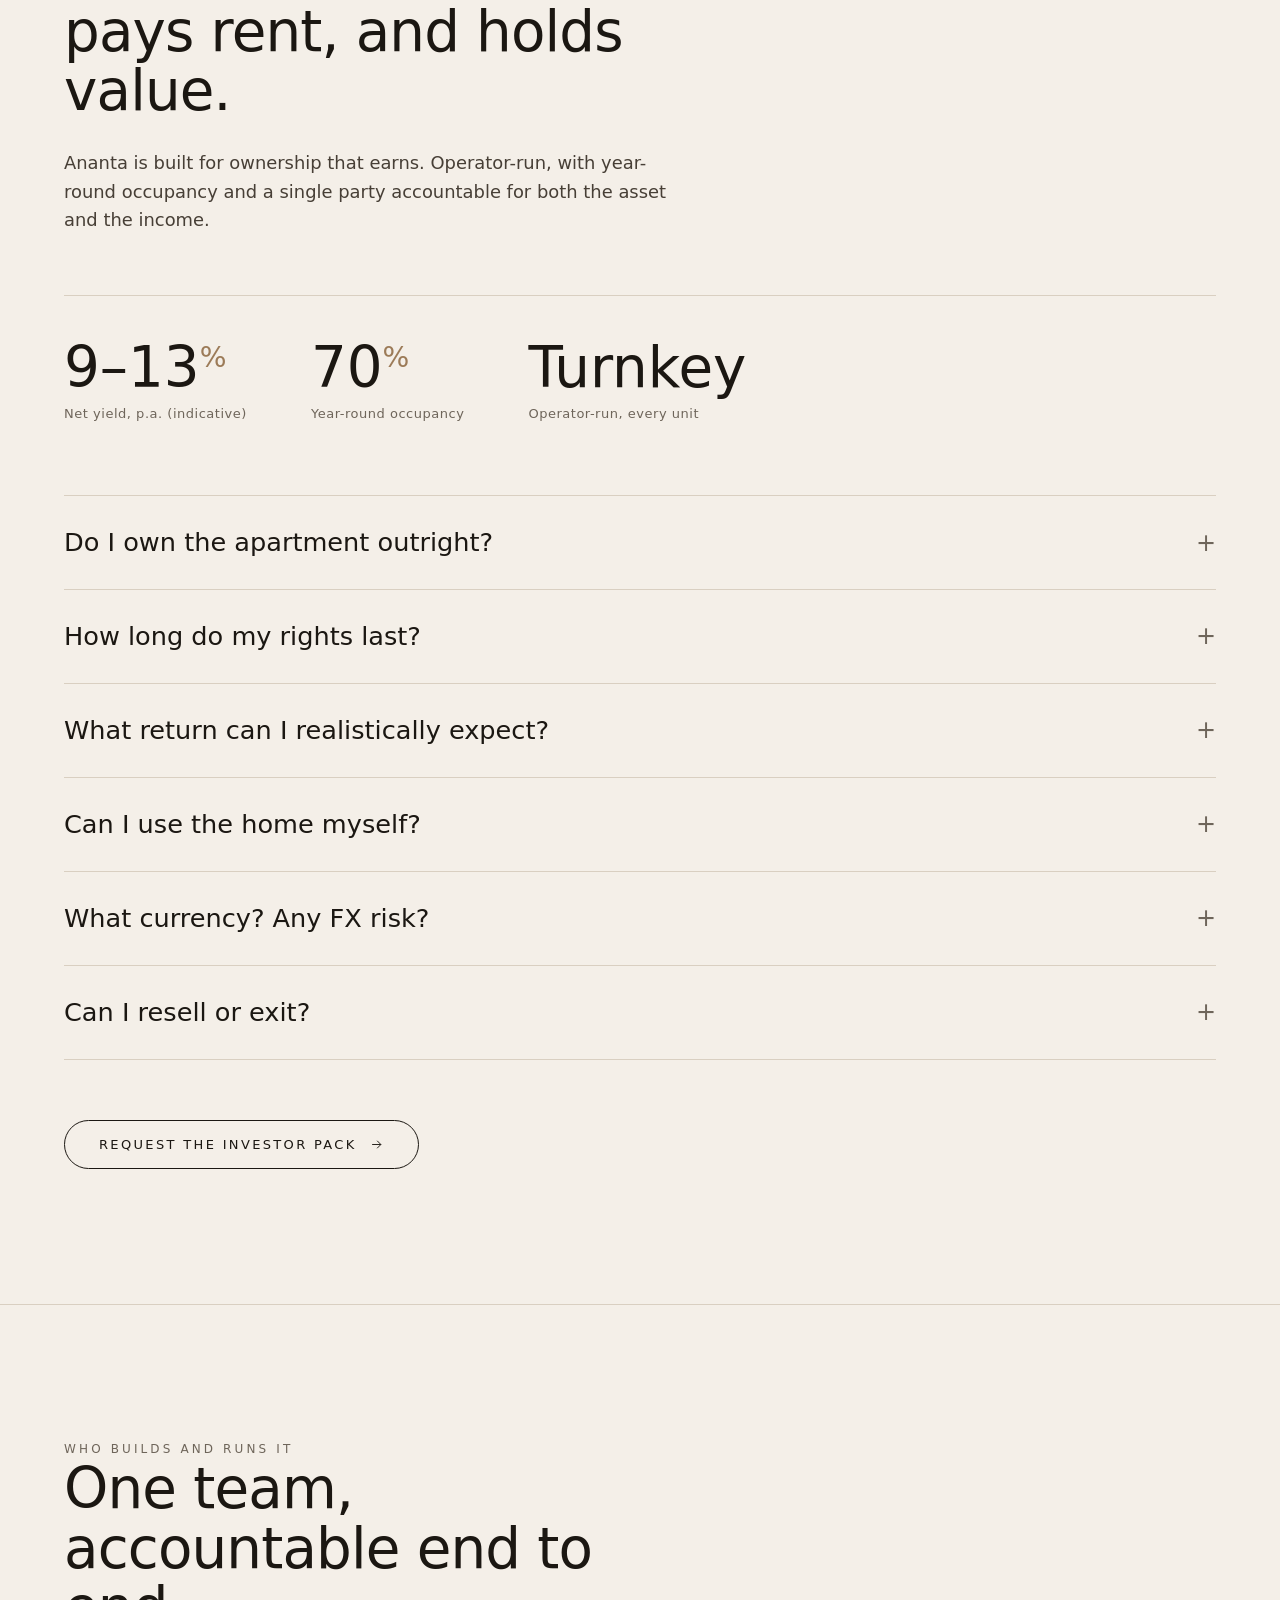
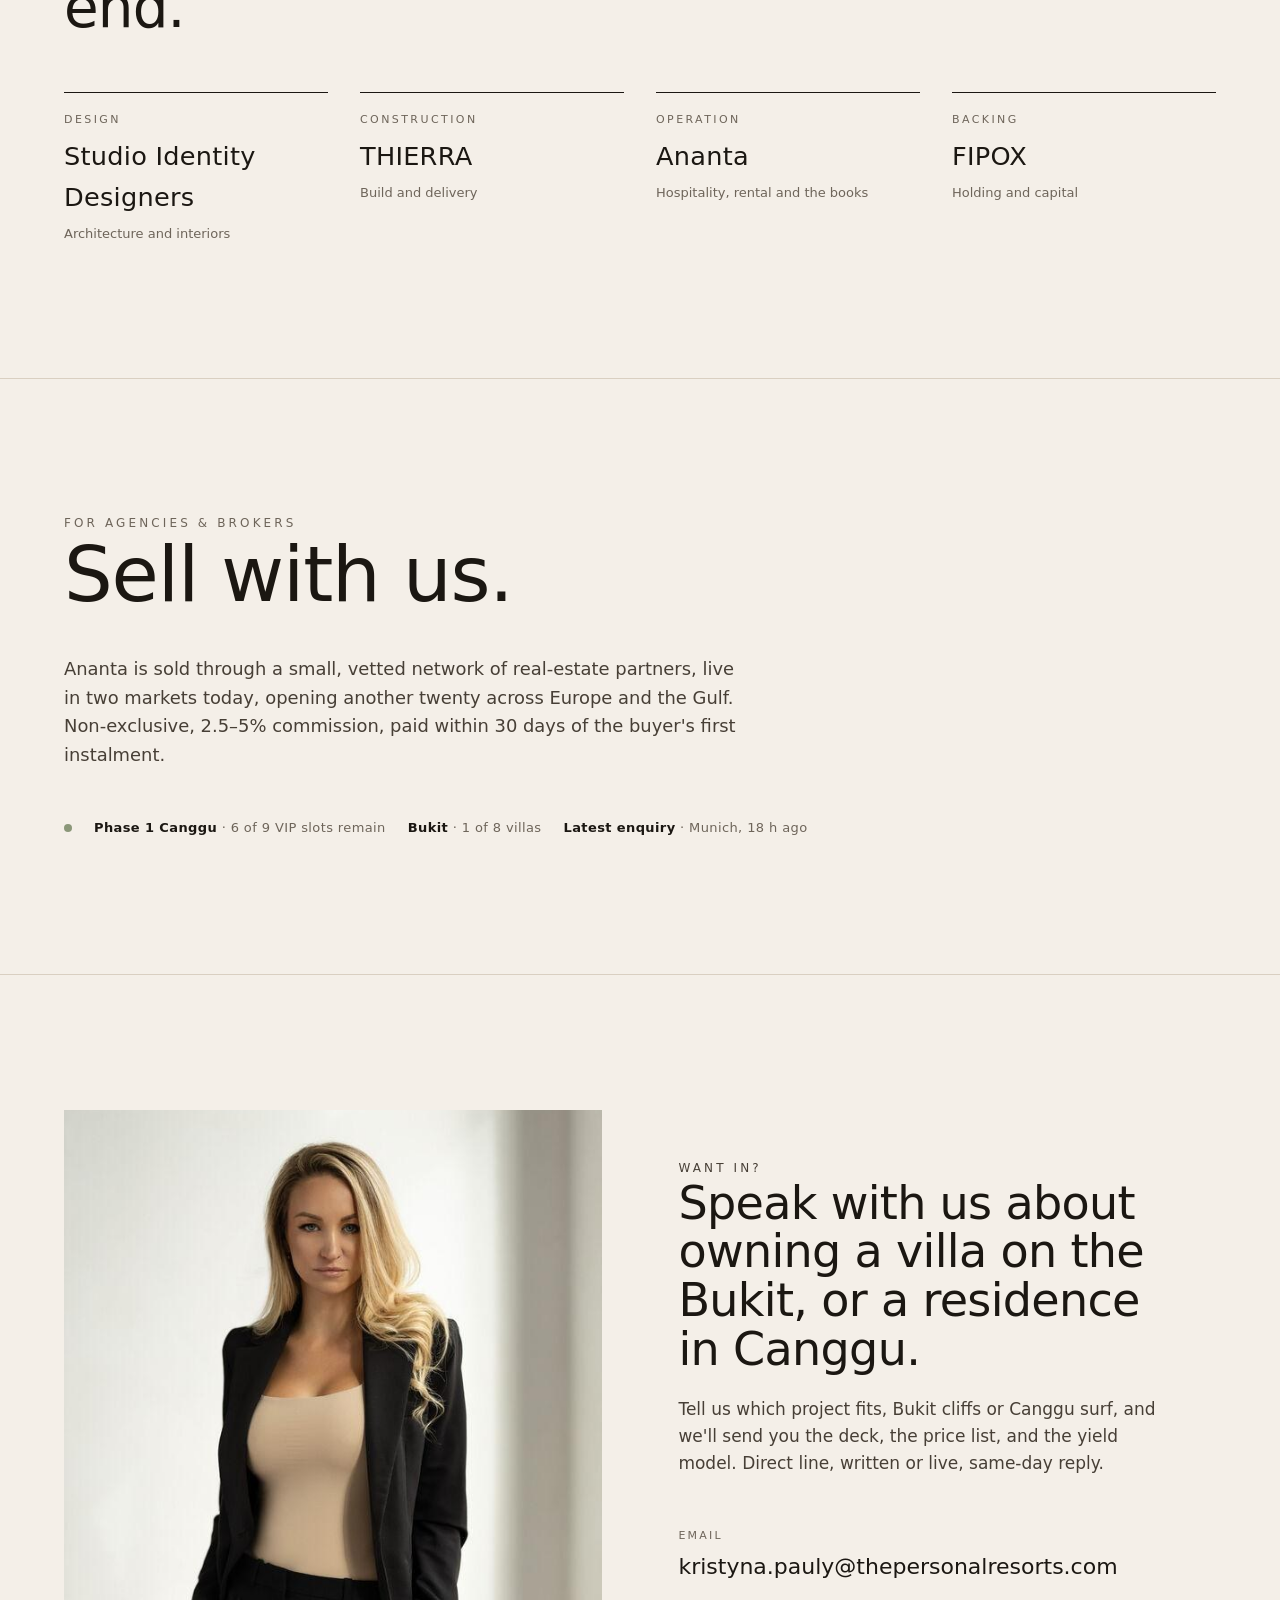
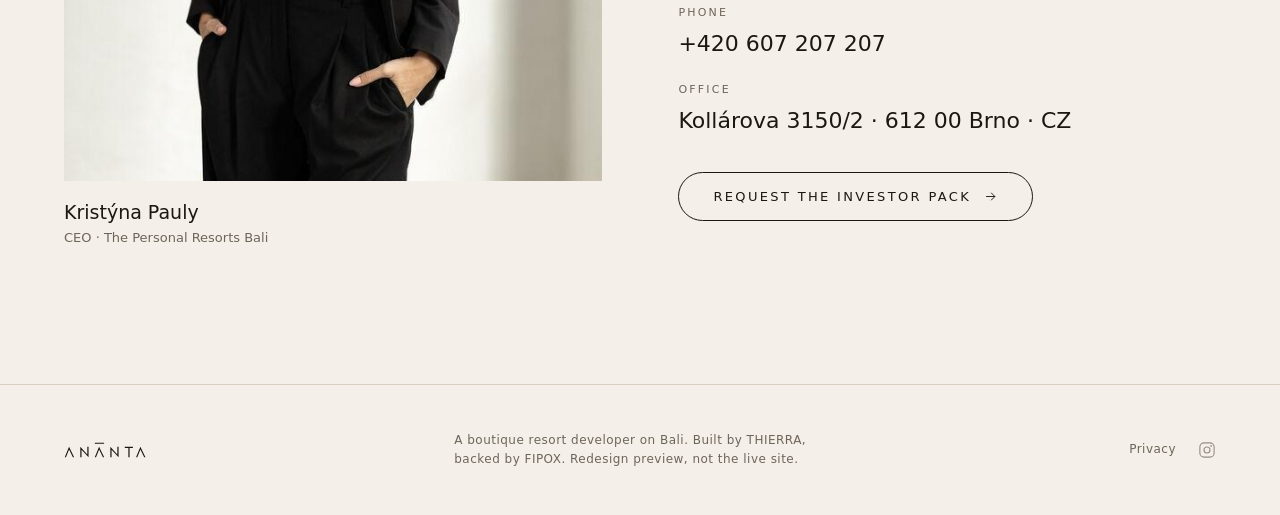
==== commit 49f8948b: "Landing + subpages: Who-we-are rice video, unified pack CTA, trimmed 'end to end', footer privacy li" ====
--- a/index.html
+++ b/index.html
@@ -85,10 +85,15 @@
       </div>
       <div class="brandintro__body">
         <p class="lede" data-reveal>Ananta is a brand for premium development in Bali's most considered locations, joining the art of architecture with sustainability and the genius loci of each place.</p>
-        <p data-reveal>We build where the land already has character, and design to honour it. Two projects today, one brand, conceived, built, and operated end to end.</p>
-      </div>
-    </div>
-    <div class="brandintro__img" data-clip><img src="/villas/render-facade.jpg" alt="Ananta architecture" loading="lazy"></div>
+        <p data-reveal>We build where the land already has character, and design to honour it. Two projects today, one brand, conceived, built, and run by a single team.</p>
+      </div>
+    </div>
+    <div class="brandintro__img brandintro__img--video" data-clip>
+      <video autoplay muted loop playsinline preload="metadata" poster="/who-we-are-poster.jpg" aria-label="Bali rice terraces from the air">
+        <source src="/who-we-are-m.mp4" type="video/mp4" media="(max-width:768px)">
+        <source src="/who-we-are.mp4" type="video/mp4">
+      </video>
+    </div>
   </div>
 </section>
 
@@ -107,7 +112,7 @@
   <div class="wrap">
     <h2 class="prolog__head display" data-split>Built to own. Run to pay.</h2>
     <div class="prolog__body">
-      <p data-reveal>Ananta is a small collection of resort residences on Bali, branded, built, and operated end to end. Owners hold a deed; we run the lobby, the linens, and the books.</p>
+      <p data-reveal>Ananta is a small collection of resort residences on Bali, branded, built, and operated under one roof. Owners hold a deed; we run the lobby, the linens, and the books.</p>
       <p data-reveal>Two projects, two stages: one in construction on the Bukit, one in preparation in Canggu. Each Ananta is fully designed, fully managed, fully ours, from the architecture to the morning coffee.</p>
     </div>
     <div class="stats" data-reveal>
@@ -209,7 +214,7 @@
     <h2 class="bridge__head display" data-split>Beautiful to live in. Built to earn.</h2>
     <p class="bridge__lead" data-reveal>The life is the product, and it pays for itself: operator-run, year-round, one party accountable for the asset and the income. Here is where to start.</p>
     <div class="bridge__cta" data-reveal>
-      <button type="button" class="btn btn--lg" data-open-modal="pack">Get the investor deck
+      <button type="button" class="btn btn--lg" data-open-modal="pack">Request the investor pack
         <svg viewBox="0 0 24 24" fill="none" stroke="currentColor" stroke-width="1.5"><path d="M5 12h14M13 6l6 6-6 6"/></svg></button>
       <span class="bridge__cta-note">Price list, yield model, floor plans. Instant access on confirm.</span>
     </div>
@@ -221,11 +226,11 @@
   <div class="wrap">
     <p class="eyebrow" data-reveal>Ownership &amp; returns</p>
     <h2 class="invest__head display" data-split>A second home that pays rent, and holds value.</h2>
-    <p class="invest__lead" data-reveal>Ananta is built for ownership that earns. Operator-run end to end, with year-round occupancy and a single party accountable for both the asset and the income.</p>
+    <p class="invest__lead" data-reveal>Ananta is built for ownership that earns. Operator-run, with year-round occupancy and a single party accountable for both the asset and the income.</p>
     <div class="kpis" data-reveal>
       <div class="kpi"><span class="num">9–13<small>%</small></span><span class="cap">Net yield, p.a. (indicative)</span></div>
       <div class="kpi"><span class="num">70<small>%</small></span><span class="cap">Year-round occupancy</span></div>
-      <div class="kpi"><span class="num">End to end</span><span class="cap">Operator-run, every unit</span></div>
+      <div class="kpi"><span class="num">Turnkey</span><span class="cap">Operator-run, every unit</span></div>
     </div>
     <div class="faq">
       <details><summary>Do I own the apartment outright?</summary><p>No. As a foreign buyer, you acquire exclusive long-term usage rights to a specific apartment, registered with a local notary. The underlying land is held under SHM (Indonesian freehold) by a local landowner; PT MyResorts Ananta Two holds a registered 30+30 year lease.</p></details>
@@ -298,7 +303,10 @@
 <footer class="foot">
   <span class="foot__brand" role="img" aria-label="Ananta"></span>
   <span class="foot__note">A boutique resort developer on Bali. Built by THIERRA, backed by FIPOX. Redesign preview, not the live site.</span>
-  <a class="social-ig" href="https://www.instagram.com/anantavillasbali/" target="_blank" rel="noopener noreferrer" aria-label="Ananta on Instagram"><svg width="18" height="18" viewBox="0 0 24 24" fill="none" stroke="currentColor" stroke-width="1.5"><rect x="2.5" y="2.5" width="19" height="19" rx="5.5"/><circle cx="12" cy="12" r="4"/><circle cx="17.5" cy="6.5" r="1.15" fill="currentColor" stroke="none"/></svg></a>
+  <span class="foot__right">
+    <a class="foot__link" href="/privacy/">Privacy</a>
+    <a class="social-ig" href="https://www.instagram.com/anantavillasbali/" target="_blank" rel="noopener noreferrer" aria-label="Ananta on Instagram"><svg width="18" height="18" viewBox="0 0 24 24" fill="none" stroke="currentColor" stroke-width="1.5"><rect x="2.5" y="2.5" width="19" height="19" rx="5.5"/><circle cx="12" cy="12" r="4"/><circle cx="17.5" cy="6.5" r="1.15" fill="currentColor" stroke="none"/></svg></a>
+  </span>
 </footer>
 
 <!-- Lead capture modal (brand landing) -->
@@ -318,12 +326,12 @@
         <label class="modal__check"><input type="checkbox" name="marketing_consent"> <span>I would also like to receive occasional news, updates and investment opportunities from The Personal Resorts BALI s.r.o. I understand that I can unsubscribe at any time. <em>(optional)</em></span></label>
         <div class="cf-turnstile-target"></div>
         <p data-lead-error class="modal__error" style="display:none">Something went wrong and your request was not sent. Please try again.</p>
-        <button class="modal__send" type="submit">Send me the deck →</button>
+        <button class="modal__send" type="submit">Send me the pack →</button>
       </form>
     </div>
     <div id="packSuccess" class="modal__success" style="display:none">
       <p class="tick">✓</p>
-      <h3>Here are your decks.</h3>
+      <h3>Here are your packs.</h3>
       <p class="modal__lead">Open the investor pack for the project you're weighing. We'll be in touch shortly.</p>
       <a class="modal__pack-link" href="/villas/Ananta_Villas_Investor_Pack.pdf" target="_blank" rel="noopener">Ananta Villas pack →</a>
       <a class="modal__pack-link" href="/apartments/Ananta_Investor_Pack.pdf" target="_blank" rel="noopener">Ananta Canggu pack →</a>
--- a/site.css
+++ b/site.css
@@ -226,6 +226,8 @@
 .foot{background:var(--cream);border-top:1px solid var(--line);padding:46px var(--pad);display:flex;flex-wrap:wrap;gap:18px;justify-content:space-between;align-items:center;font-family:var(--sans);font-size:12px;letter-spacing:.04em;color:var(--soft)}
 .foot__brand{display:inline-block;height:16px;width:calc(16px * 782.5 / 153);background-color:var(--ink);-webkit-mask:url(/ananta-wordmark.svg) left center/contain no-repeat;mask:url(/ananta-wordmark.svg) left center/contain no-repeat}
 .foot__note{max-width:48ch}
+.foot__right{display:flex;align-items:center;gap:22px}
+.foot__link{color:var(--soft);transition:color .25s}
 .foot a:hover{color:var(--ink)}
 .social-ig{display:inline-flex;opacity:.7;transition:opacity .25s}.social-ig:hover{opacity:1}
 
@@ -312,8 +314,9 @@
 .brandintro__body{padding-top:clamp(6px,1vw,16px)}
 .brandintro__body .lede{margin-bottom:22px}
 .brandintro__img{margin-top:clamp(50px,8vh,100px);width:100%;aspect-ratio:16 / 7;overflow:hidden}
-.brandintro__img img{width:100%;height:100%;object-fit:cover}
-@media(max-width:860px){.brandintro__grid{grid-template-columns:1fr;gap:22px}.brandintro__img{aspect-ratio:16 / 10}}
+.brandintro__img--video{aspect-ratio:16 / 9}
+.brandintro__img img,.brandintro__img video{width:100%;height:100%;object-fit:cover}
+@media(max-width:860px){.brandintro__grid{grid-template-columns:1fr;gap:22px}.brandintro__img{aspect-ratio:16 / 10}.brandintro__img--video{aspect-ratio:4 / 3}}
 
 /* For-investors bridge: the life → the return, with a clear, prominent deck CTA */
 .bridge{text-align:center}
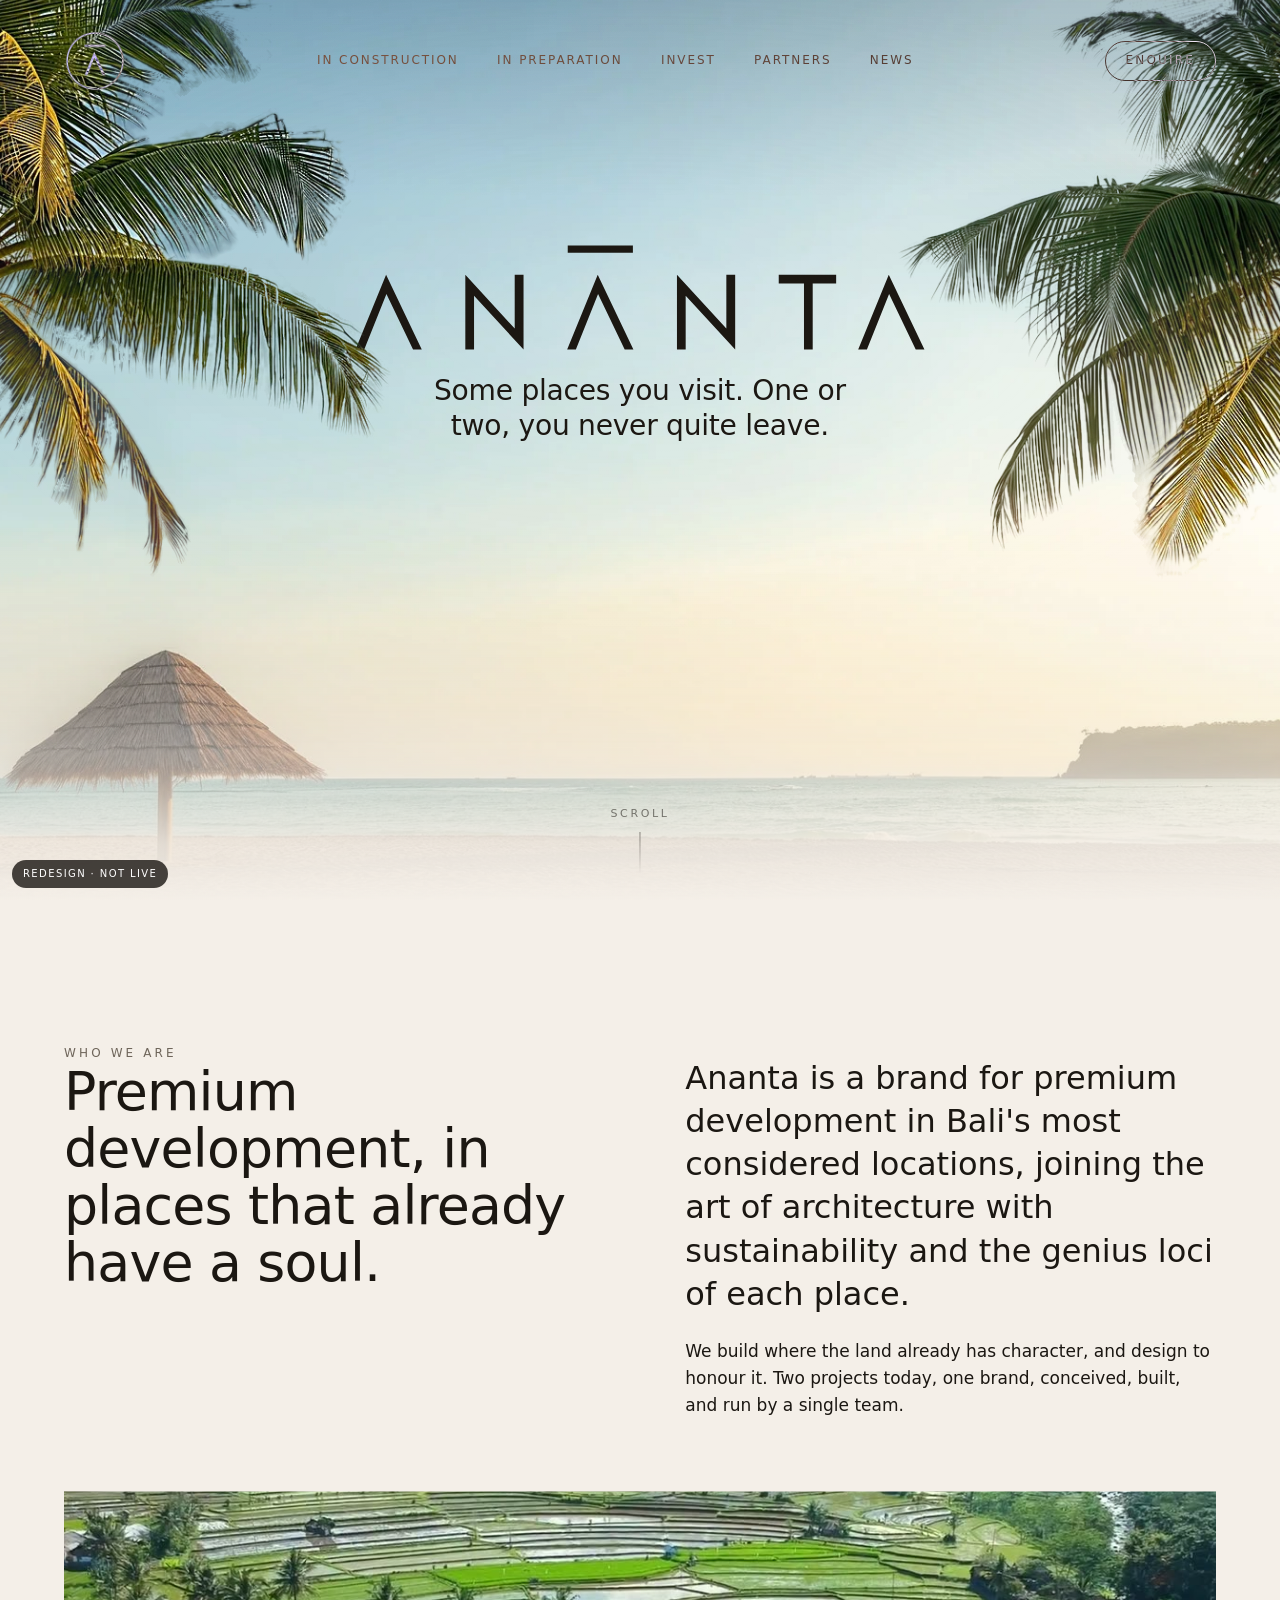
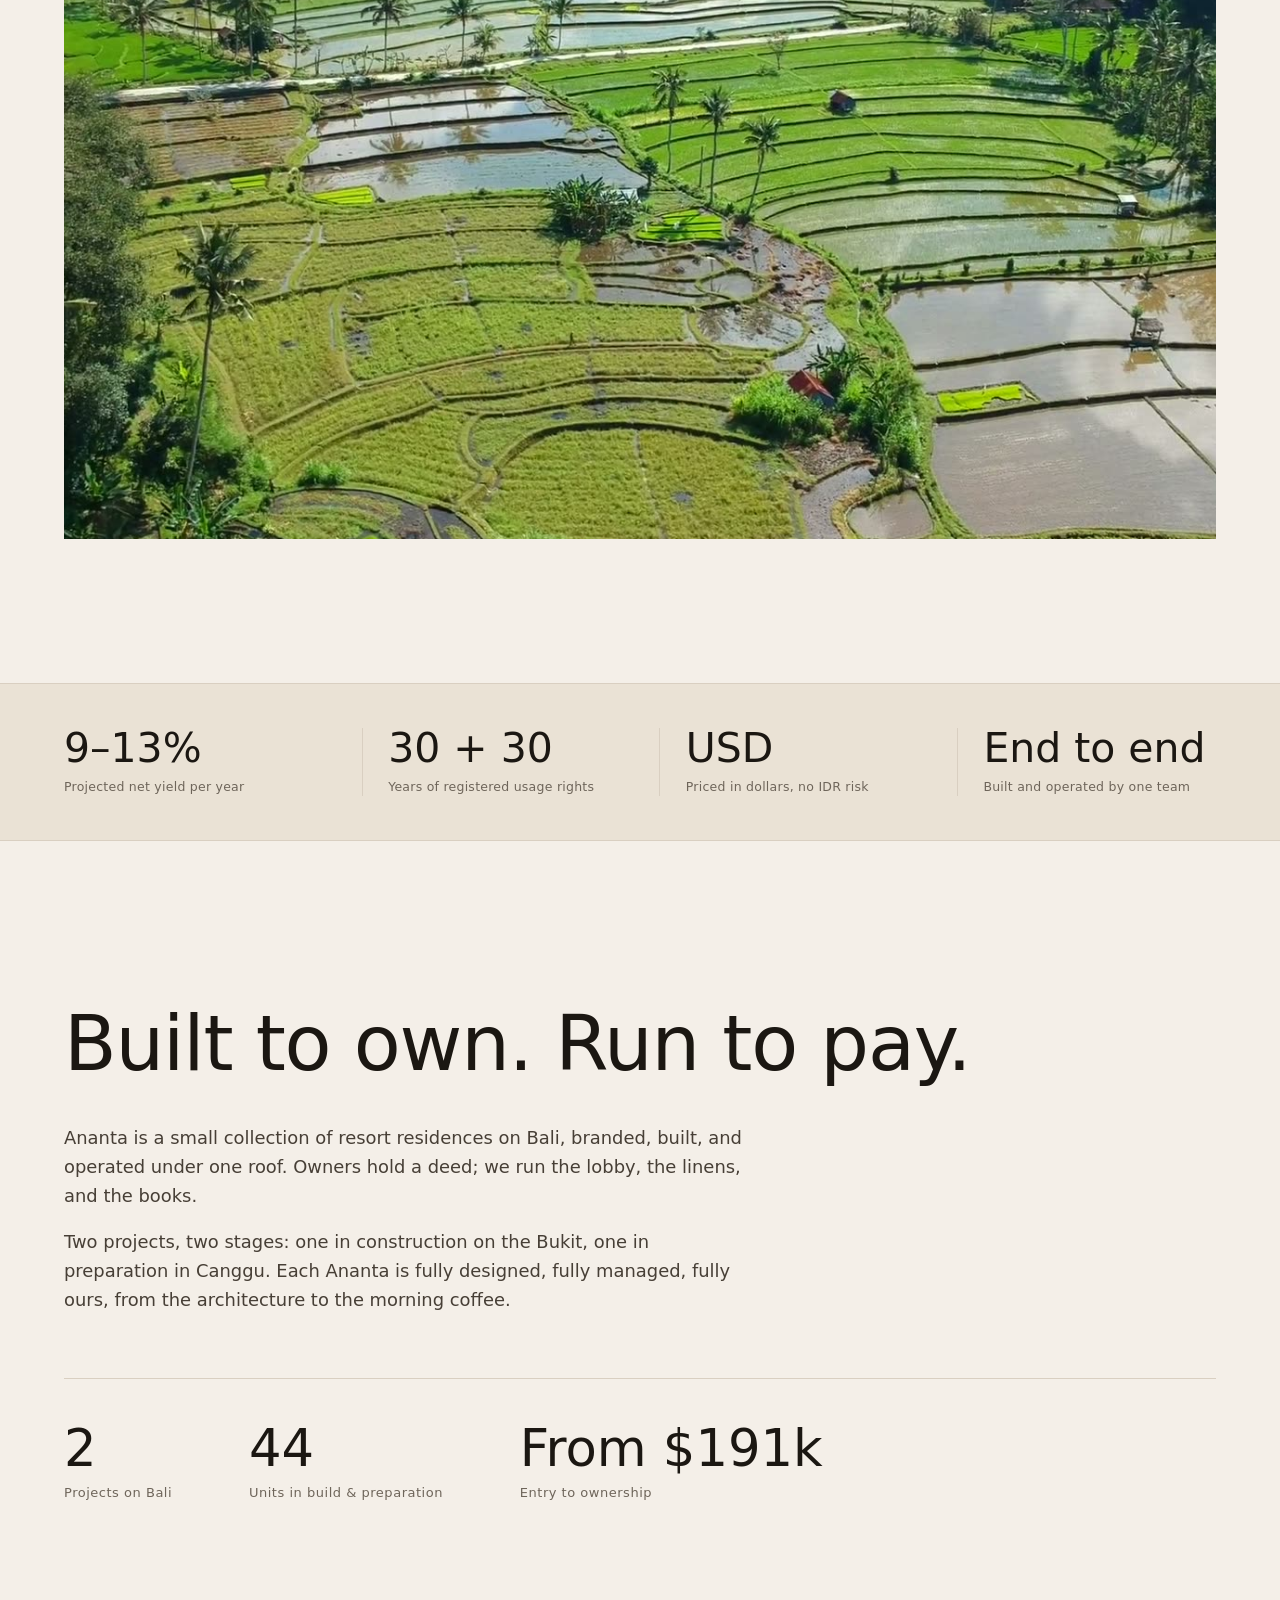
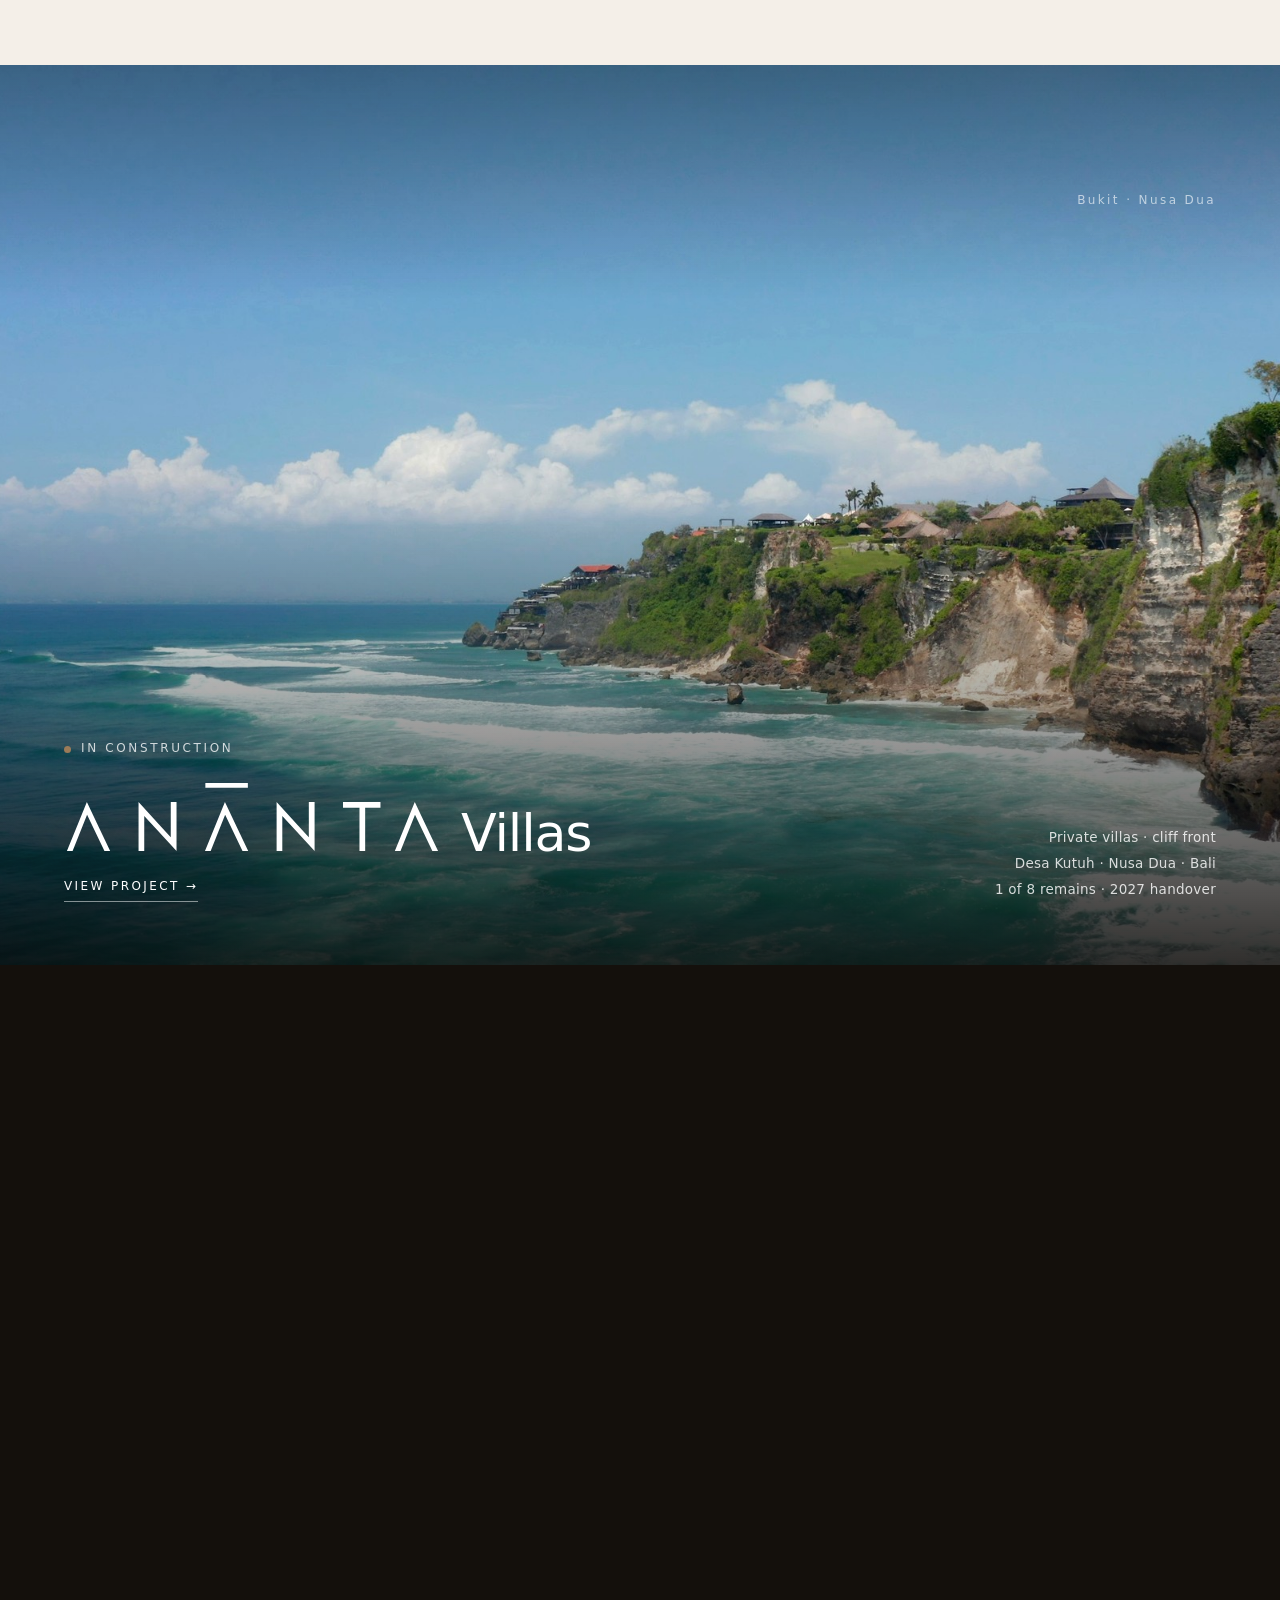
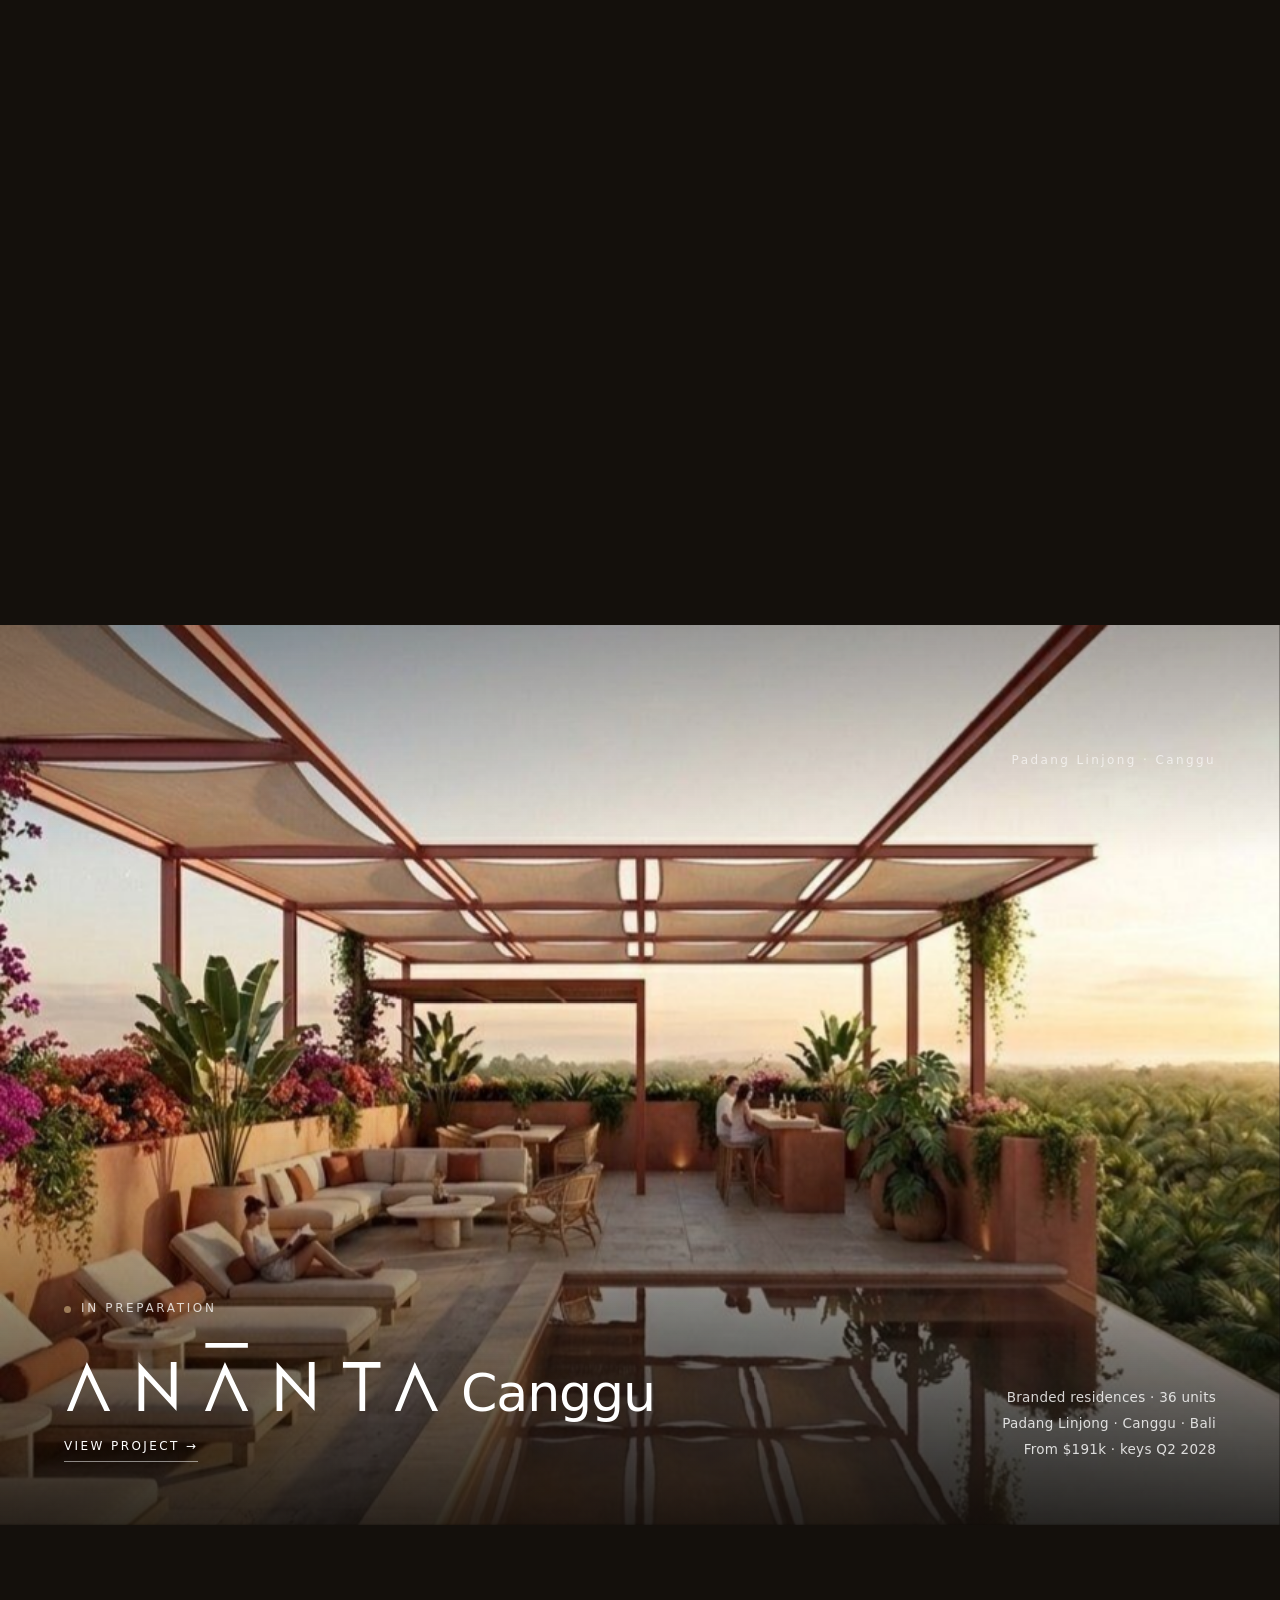
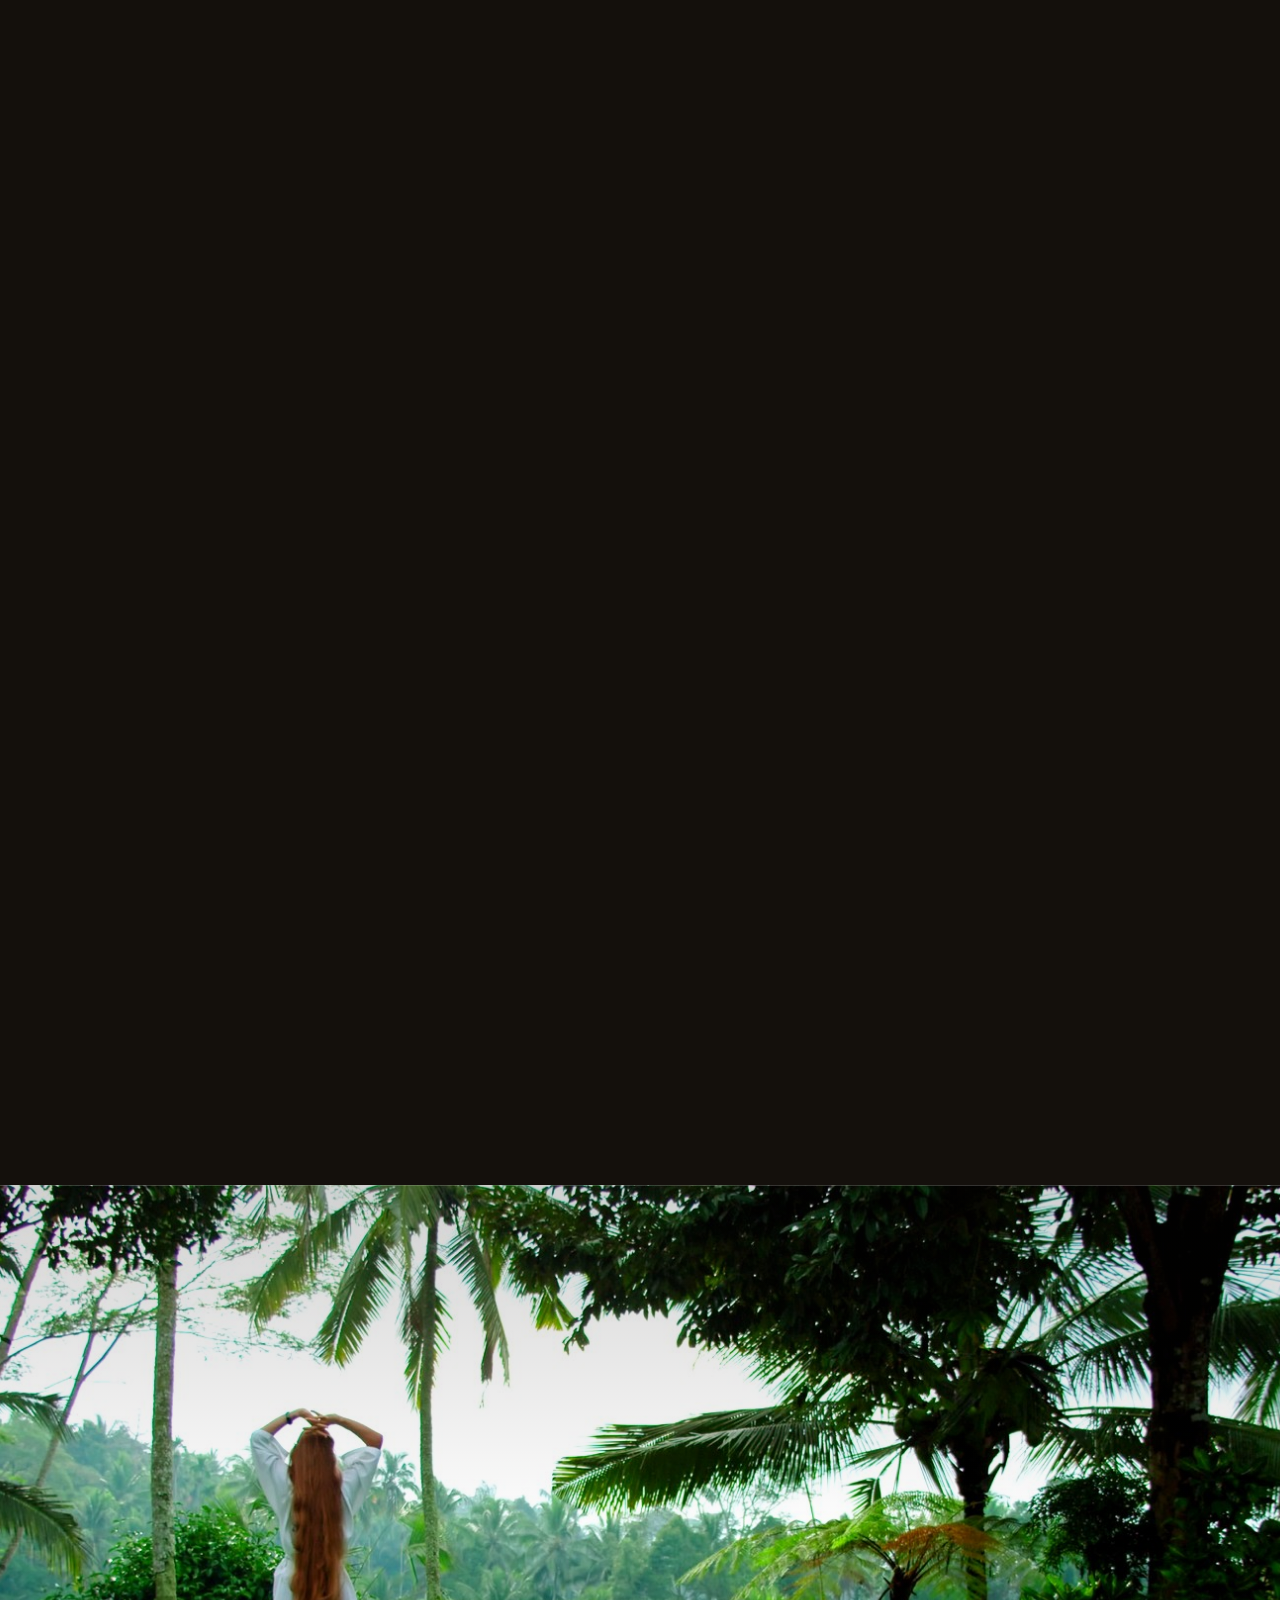
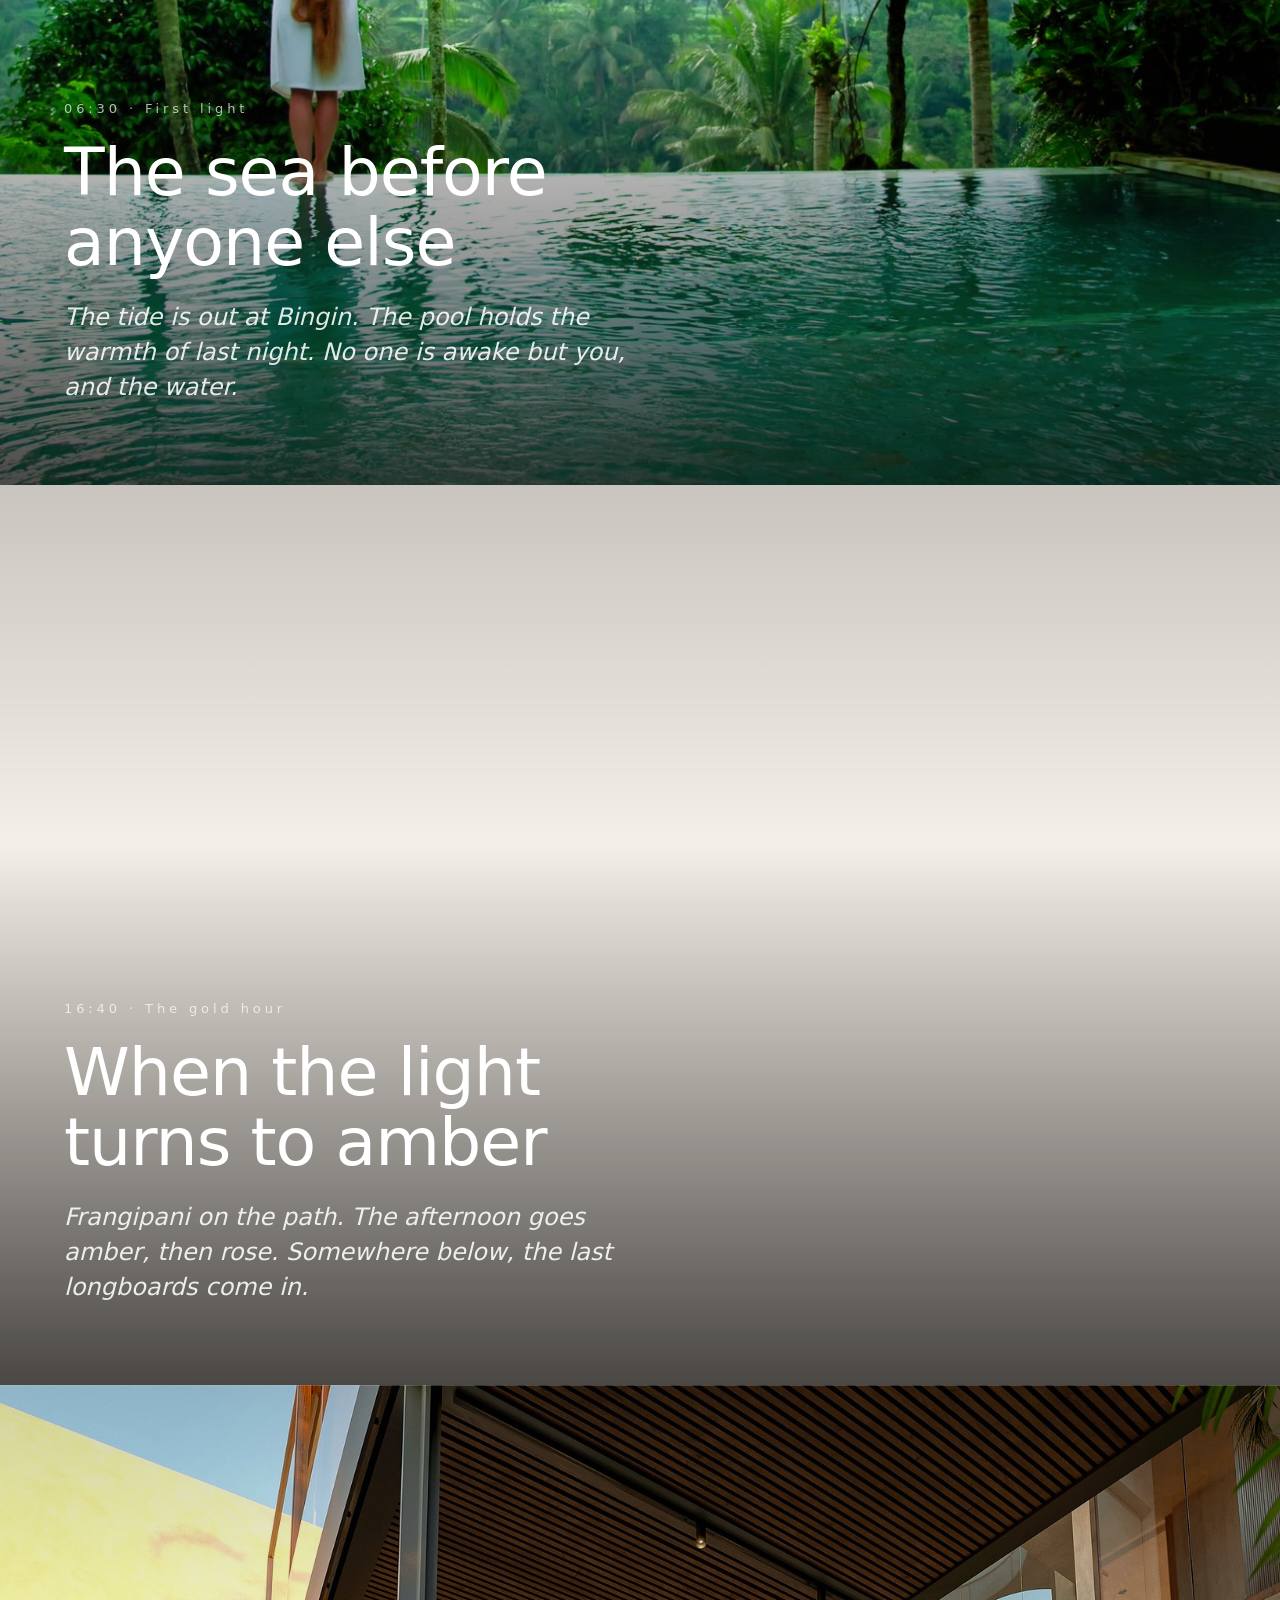
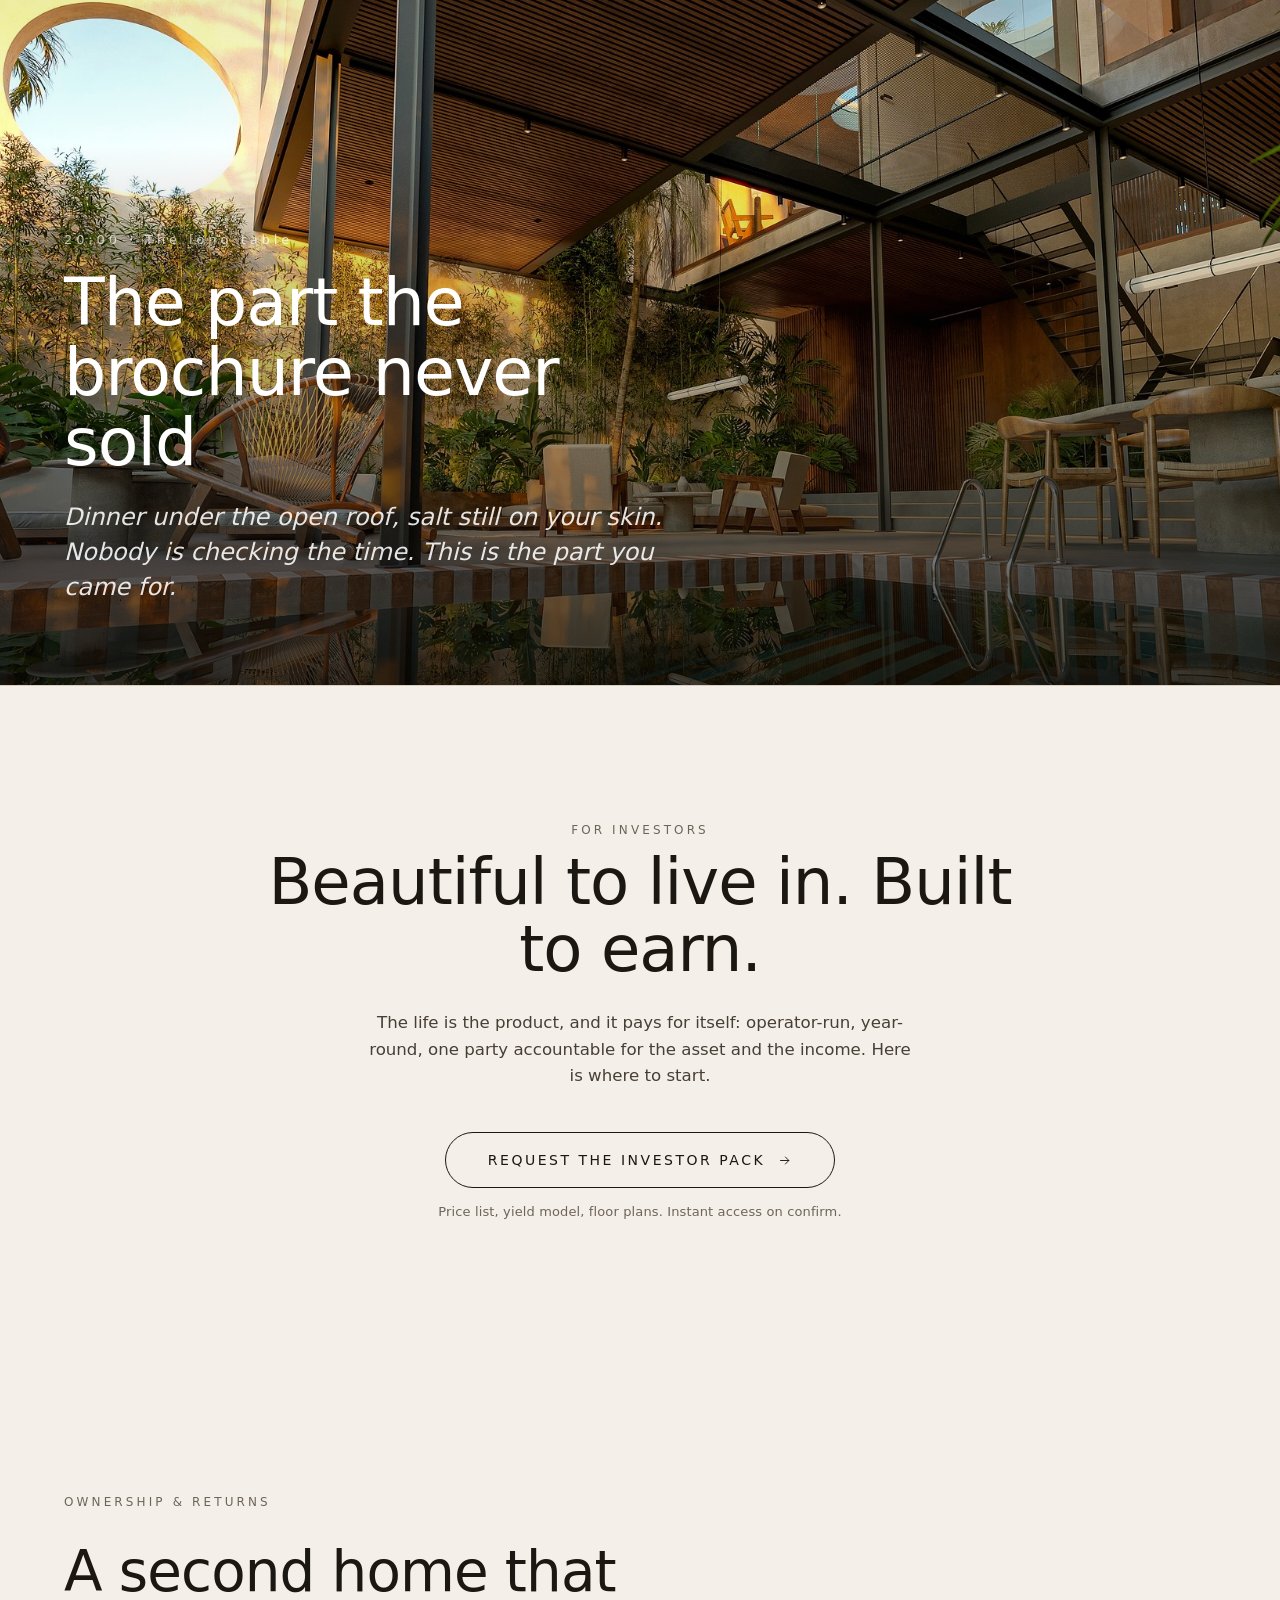
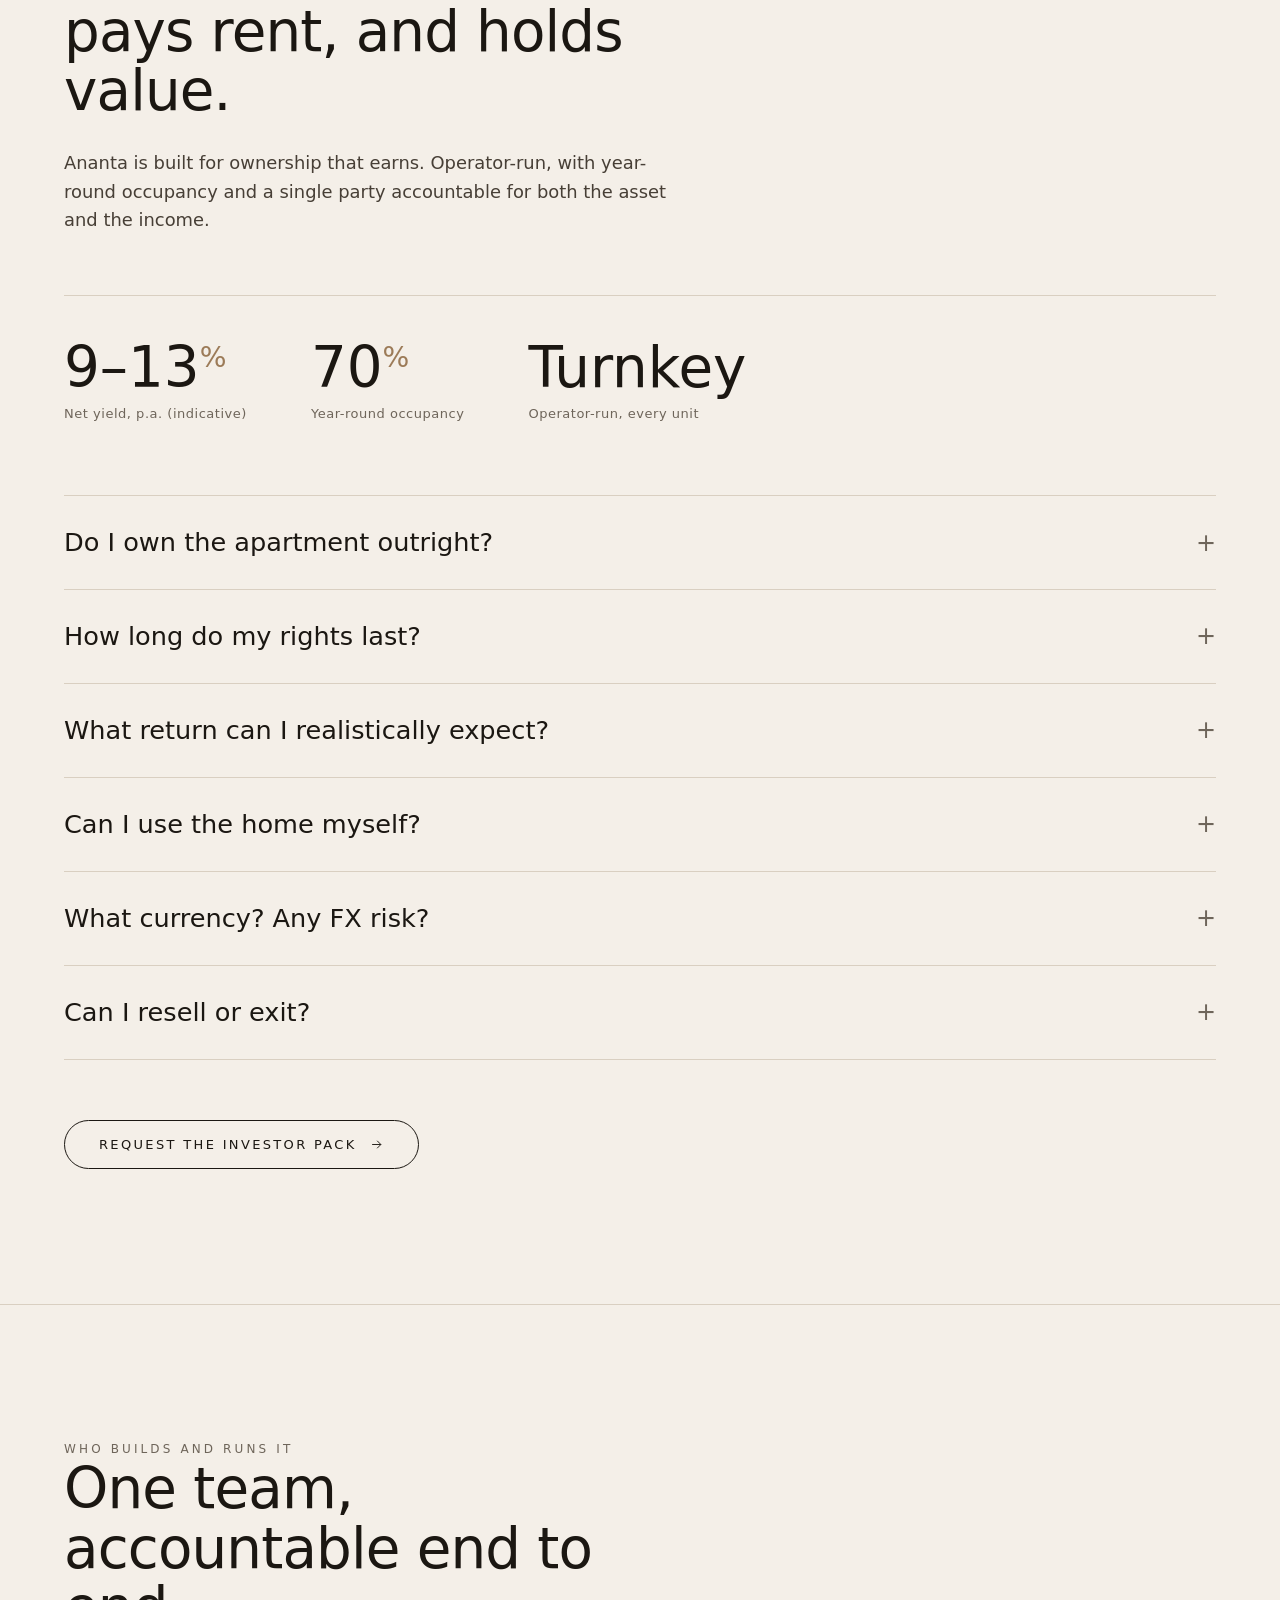
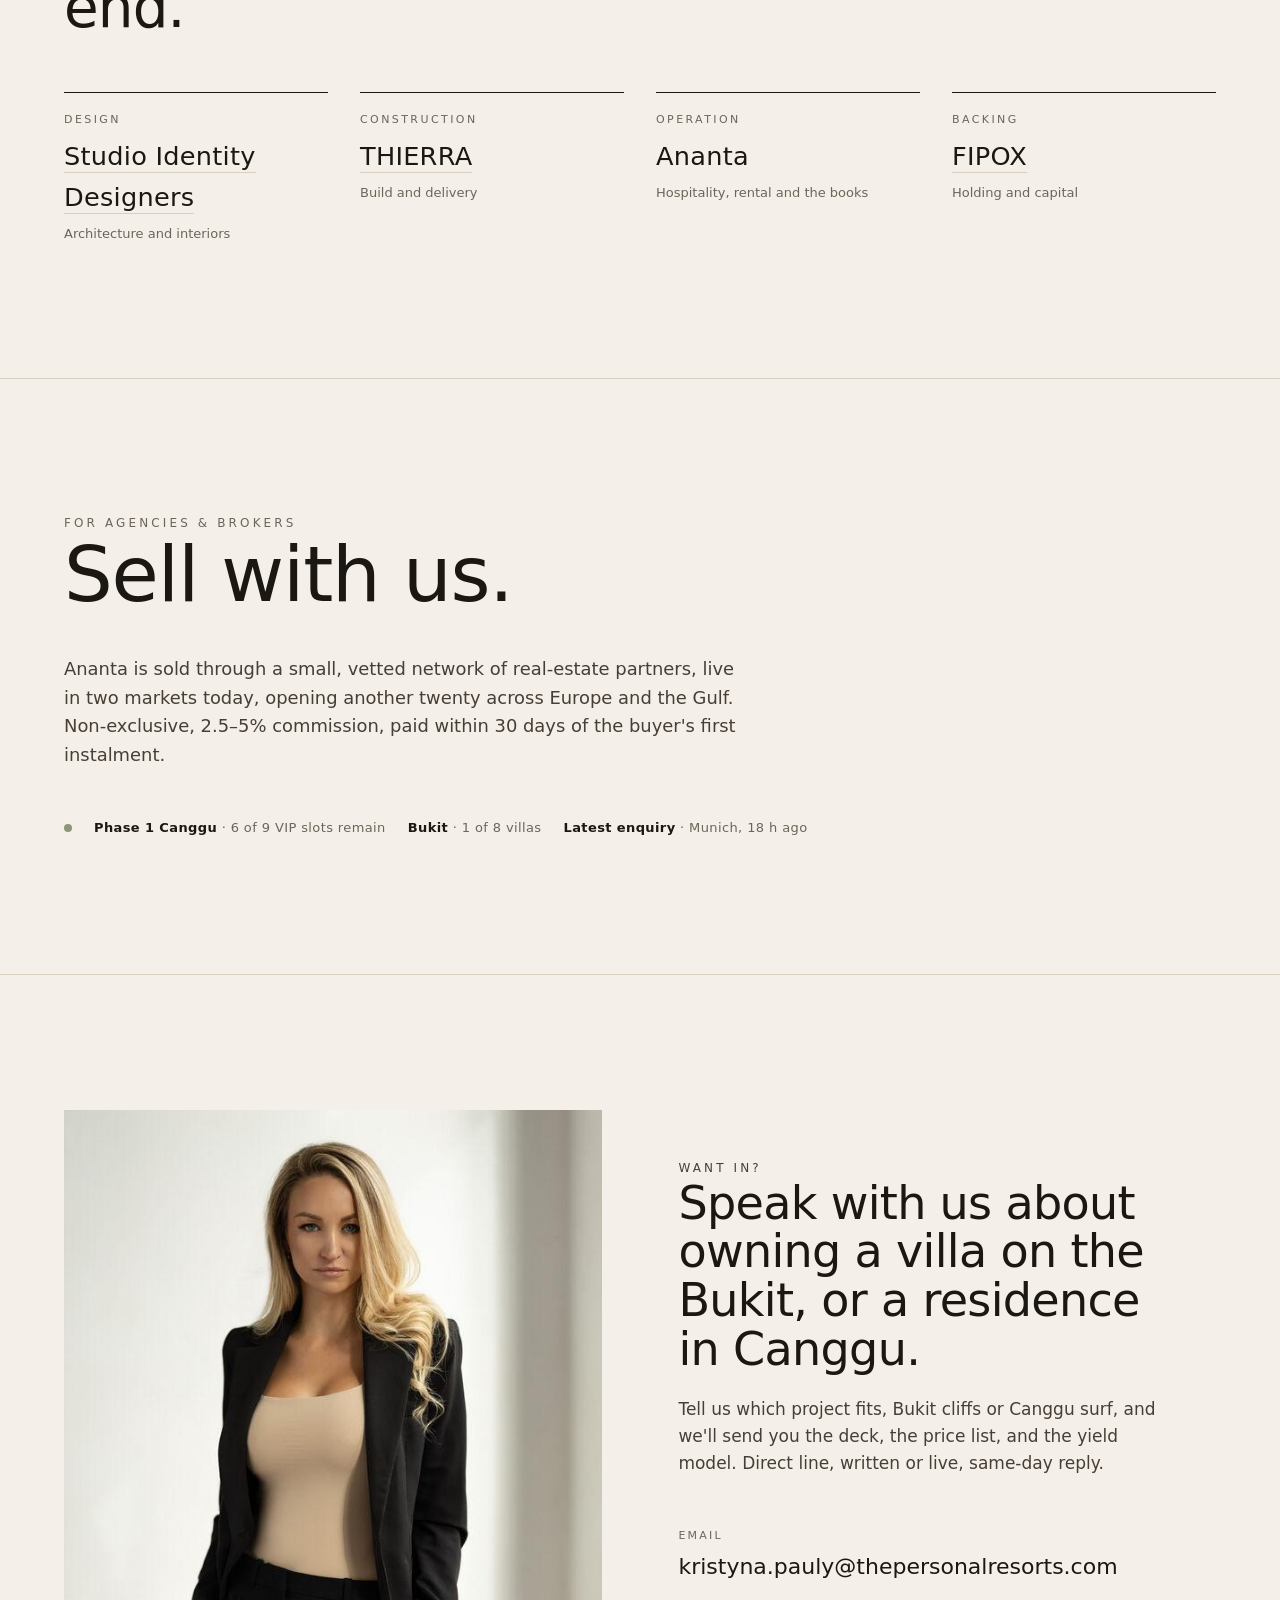
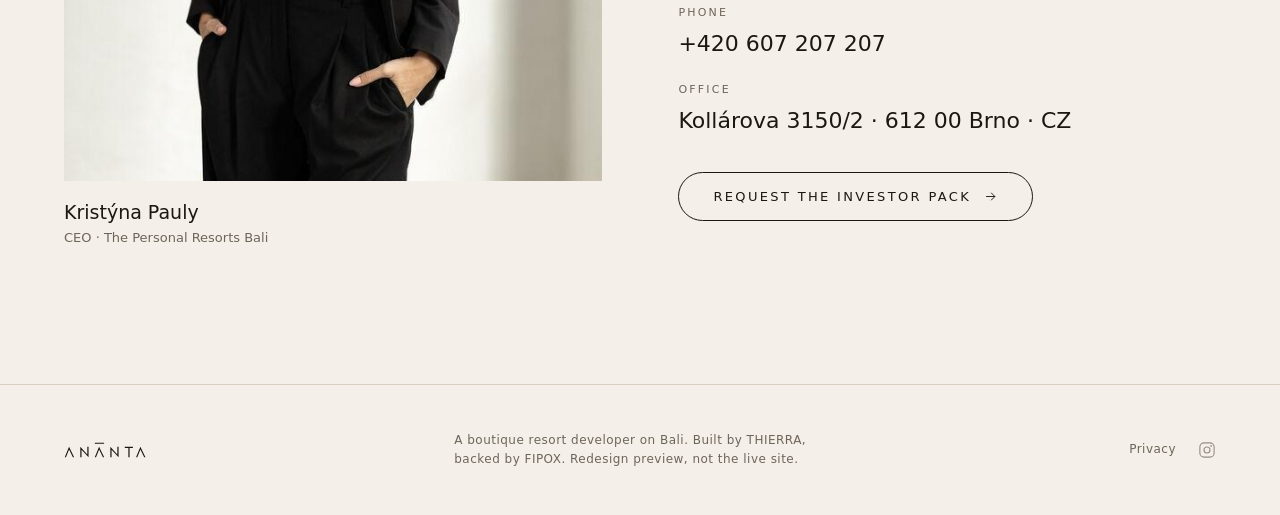
==== commit b452fef5: "Subpage heroes: scroll-expansion (clip-path card grows to full-bleed on scroll); team partner links " ====
--- a/index.html
+++ b/index.html
@@ -253,10 +253,10 @@
     <p class="eyebrow" data-reveal>Who builds and runs it</p>
     <h2 class="team__head display" data-split>One team, accountable end to end.</h2>
     <div class="team__grid" data-reveal>
-      <div class="team__item"><span class="team__role">Design</span><strong>Studio Identity Designers</strong><span class="team__note">Architecture and interiors</span></div>
-      <div class="team__item"><span class="team__role">Construction</span><strong>THIERRA</strong><span class="team__note">Build and delivery</span></div>
+      <div class="team__item"><span class="team__role">Design</span><strong><a href="https://www.identitydesigners.com/" target="_blank" rel="noopener">Studio Identity Designers</a></strong><span class="team__note">Architecture and interiors</span></div>
+      <div class="team__item"><span class="team__role">Construction</span><strong><a href="https://www.thierra.com/cs/uvod" target="_blank" rel="noopener">THIERRA</a></strong><span class="team__note">Build and delivery</span></div>
       <div class="team__item"><span class="team__role">Operation</span><strong>Ananta</strong><span class="team__note">Hospitality, rental and the books</span></div>
-      <div class="team__item"><span class="team__role">Backing</span><strong>FIPOX</strong><span class="team__note">Holding and capital</span></div>
+      <div class="team__item"><span class="team__role">Backing</span><strong><a href="https://www.fipox.com/cs/home" target="_blank" rel="noopener">FIPOX</a></strong><span class="team__note">Holding and capital</span></div>
     </div>
   </div>
 </section>
--- a/site.css
+++ b/site.css
@@ -91,6 +91,17 @@
   .hero--cutout .hero__inner{justify-content:center;padding:0 var(--pad) clamp(40px,9vh,90px)}
   .hero--cutout .hero__fade{height:32%}
 }
+/* subpage hero — scroll-expansion: the video starts as a centred card and grows to full-bleed
+   as you scroll (clip-path scrub in /site.js). Scoped to .hero--expand; landing hero untouched.
+   No-JS / reduced-motion: the .js-gated rules drop, leaving a normal full-bleed hero. */
+.hero--expand{background:var(--dark)}
+.hero--expand .hero__stage{position:relative;height:100svh;min-height:560px;overflow:hidden}
+.hero--expand .hero__media{inset:0}
+.hero--expand .scrollcue{z-index:6}
+.js .hero--expand .hero__media{clip-path:inset(12% 10% 23% 10% round 14px);will-change:clip-path}
+@media(max-width:768px){
+  .js .hero--expand .hero__media{clip-path:inset(8% 5% 25% 5% round 12px)}
+}
 .scrollcue{position:absolute;left:50%;bottom:26px;transform:translateX(-50%);color:rgba(255,255,255,.7);font-family:var(--sans);font-size:11px;letter-spacing:.24em;text-transform:uppercase;display:flex;flex-direction:column;align-items:center;gap:9px}
 .scrollcue span{width:1px;height:42px;background:linear-gradient(rgba(255,255,255,.7),rgba(255,255,255,0));animation:cue 2.4s var(--ease) infinite}
 @keyframes cue{0%{transform:scaleY(0);transform-origin:top}45%{transform:scaleY(1);transform-origin:top}55%{transform:scaleY(1);transform-origin:bottom}100%{transform:scaleY(0);transform-origin:bottom}}
@@ -299,6 +310,8 @@
 .team__item{display:flex;flex-direction:column;gap:7px;border-top:1px solid var(--ink);padding-top:18px}
 .team__role{font-family:var(--sans);font-size:11px;letter-spacing:.22em;text-transform:uppercase;color:var(--soft)}
 .team__item strong{font-family:var(--serif);font-weight:360;font-size:clamp(20px,2vw,27px);color:var(--ink);letter-spacing:.01em}
+.team__item a{border-bottom:1px solid var(--line);padding-bottom:1px;transition:border-color .25s}
+.team__item a:hover{border-bottom-color:var(--ink)}
 .team__note{font-family:var(--sans);font-size:13px;color:var(--soft);line-height:1.45}
 @media(max-width:760px){.team__grid{grid-template-columns:1fr 1fr;gap:24px}}
 
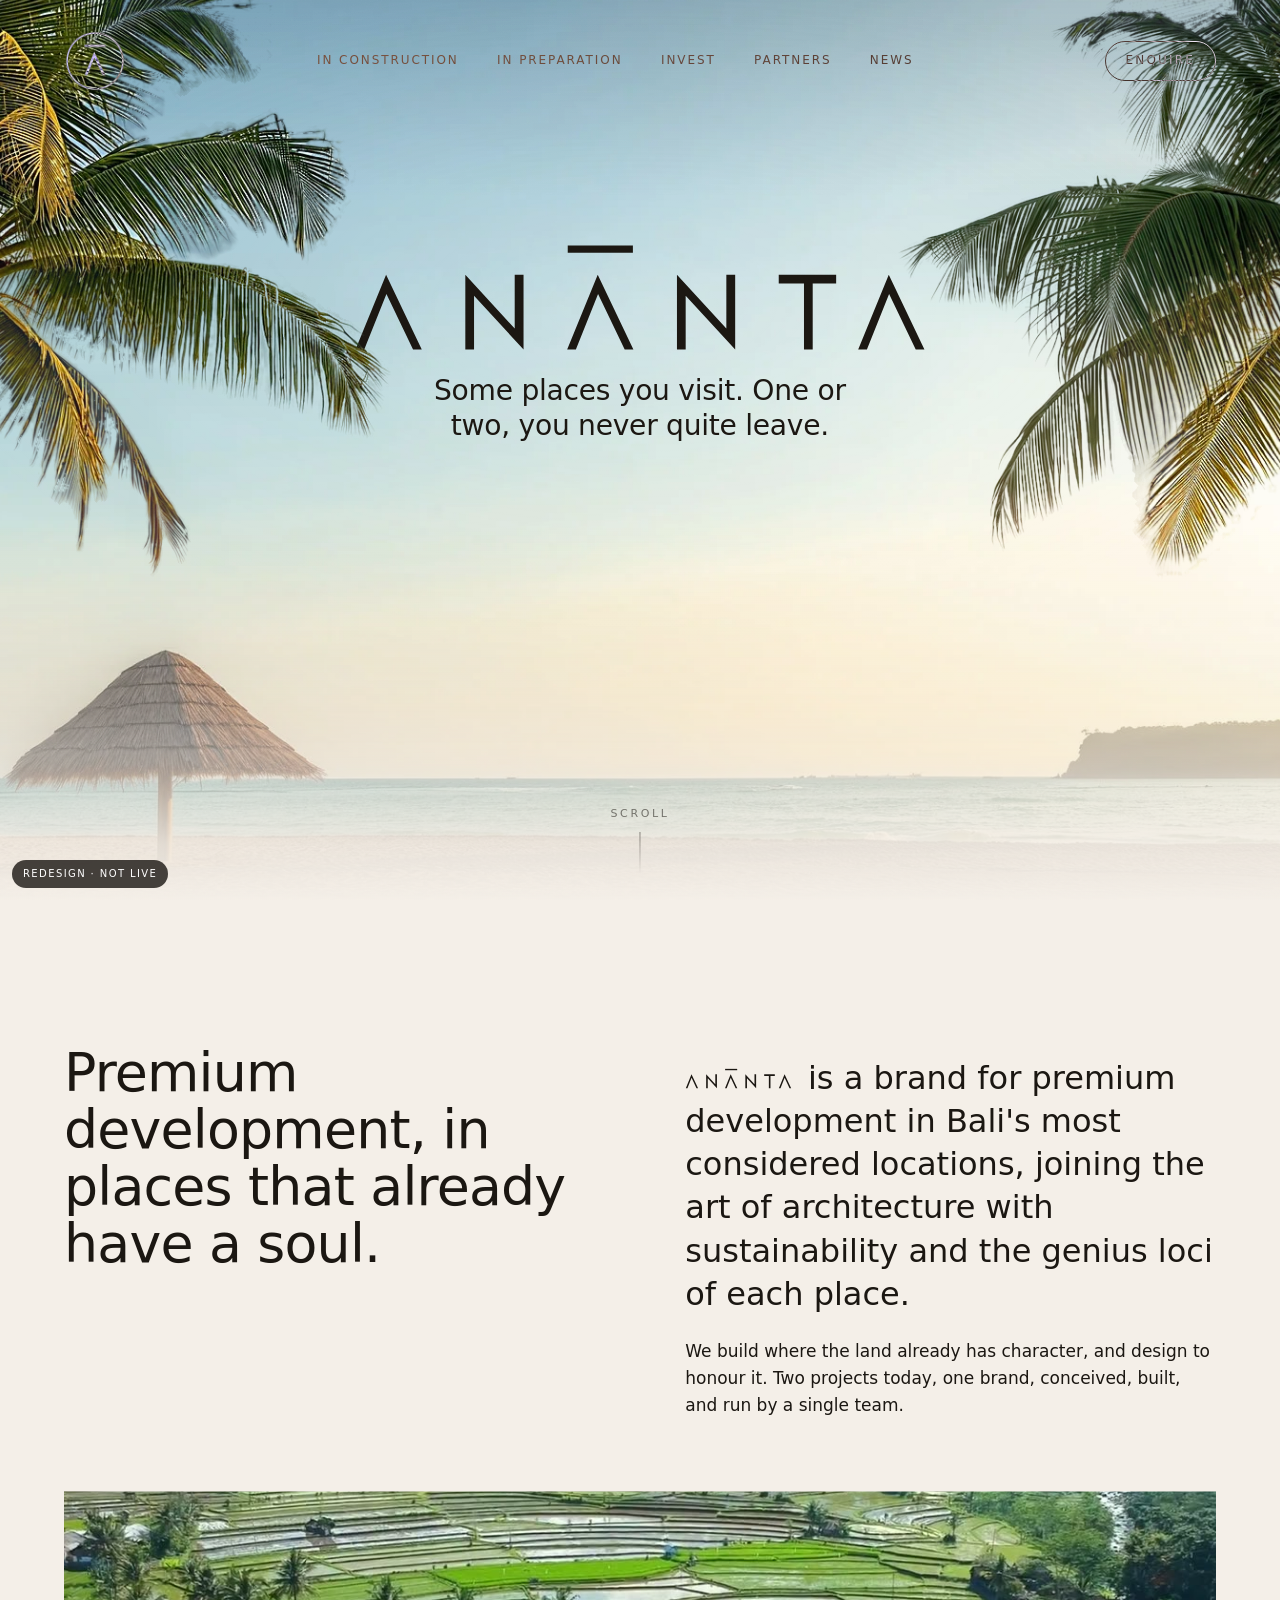
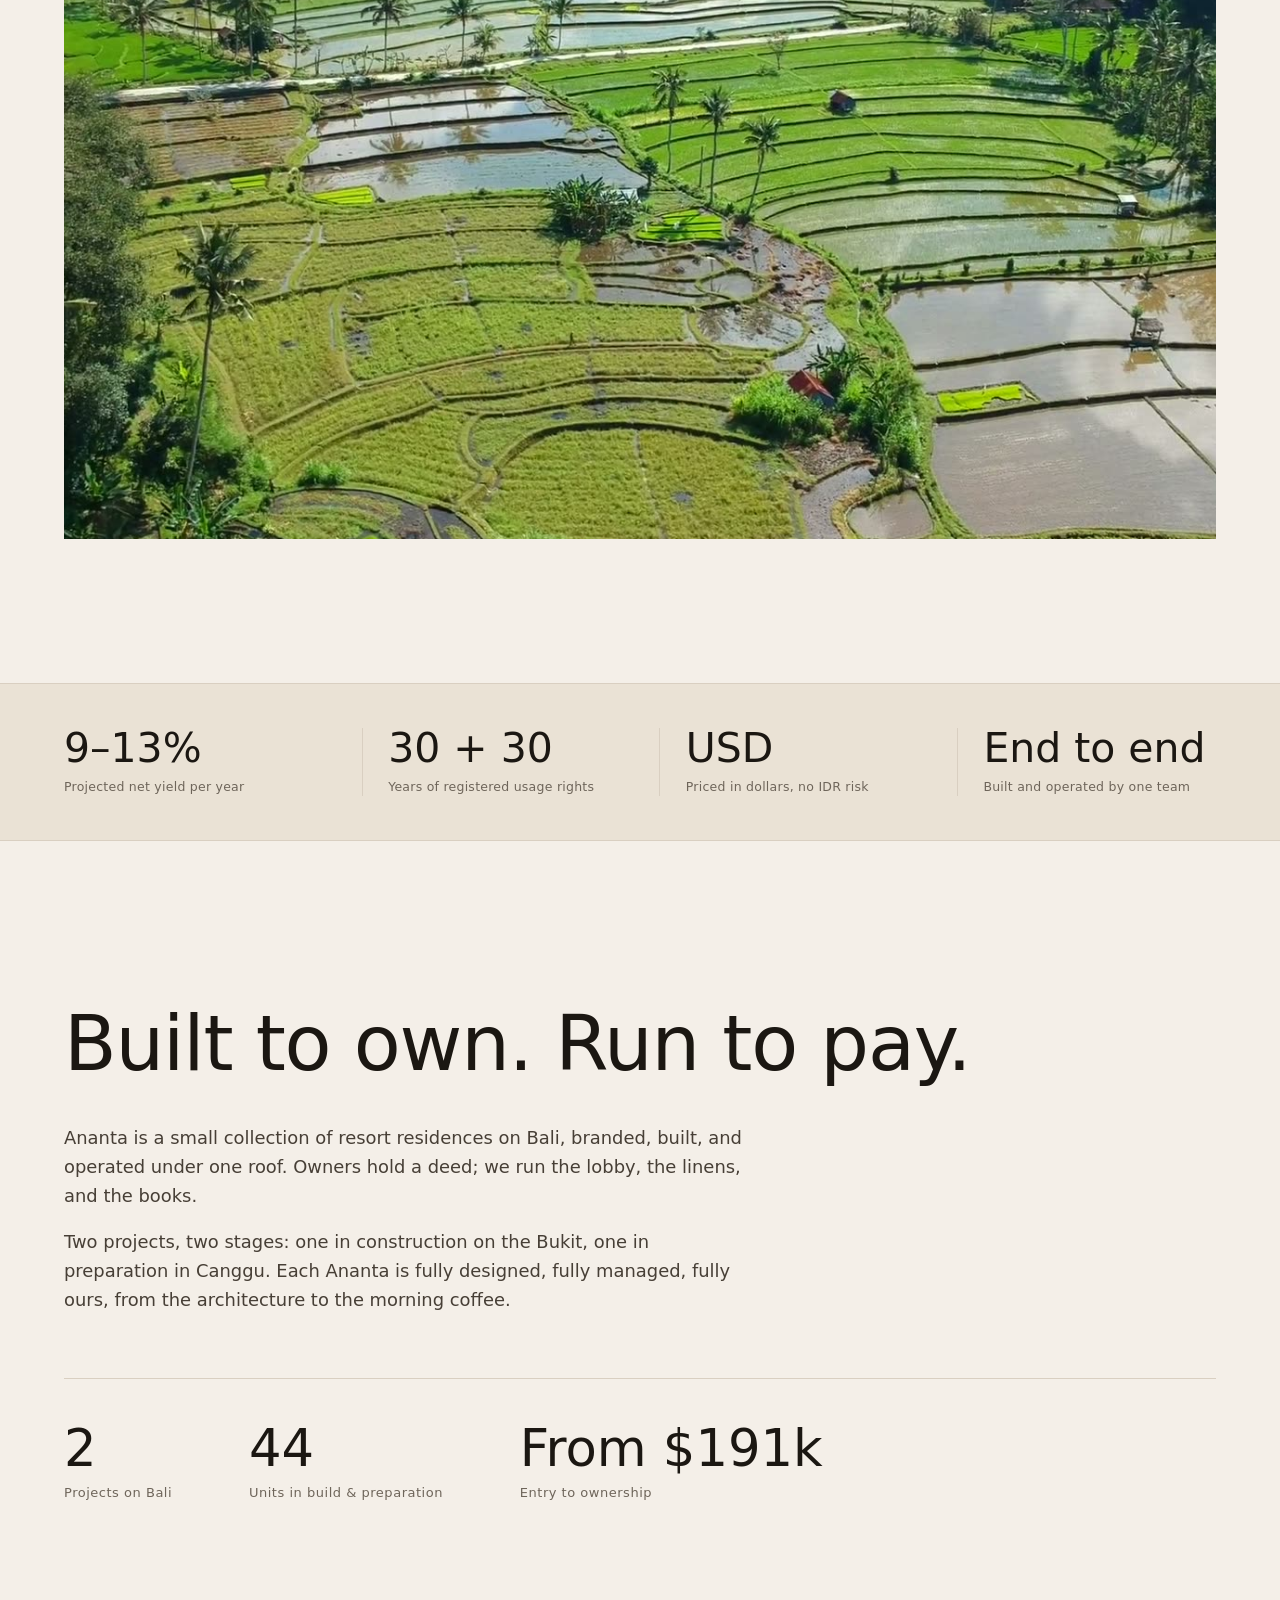
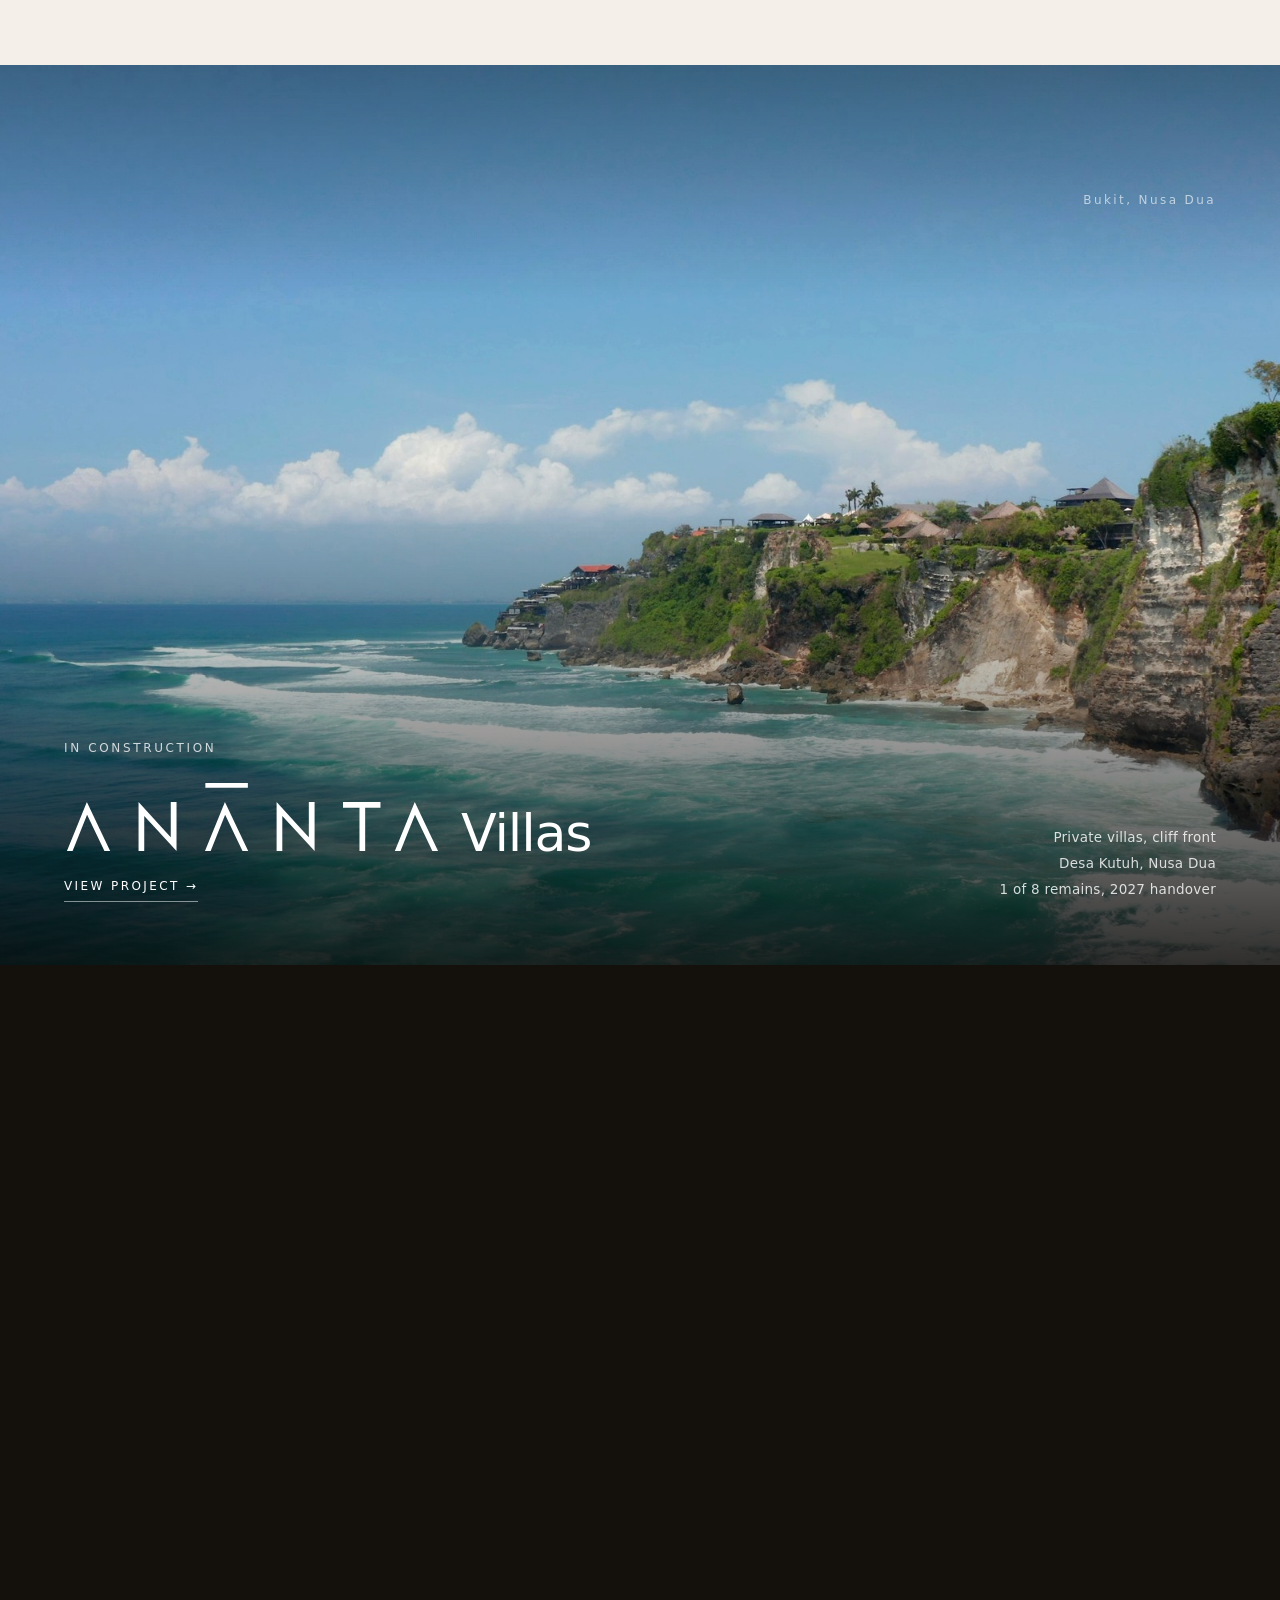
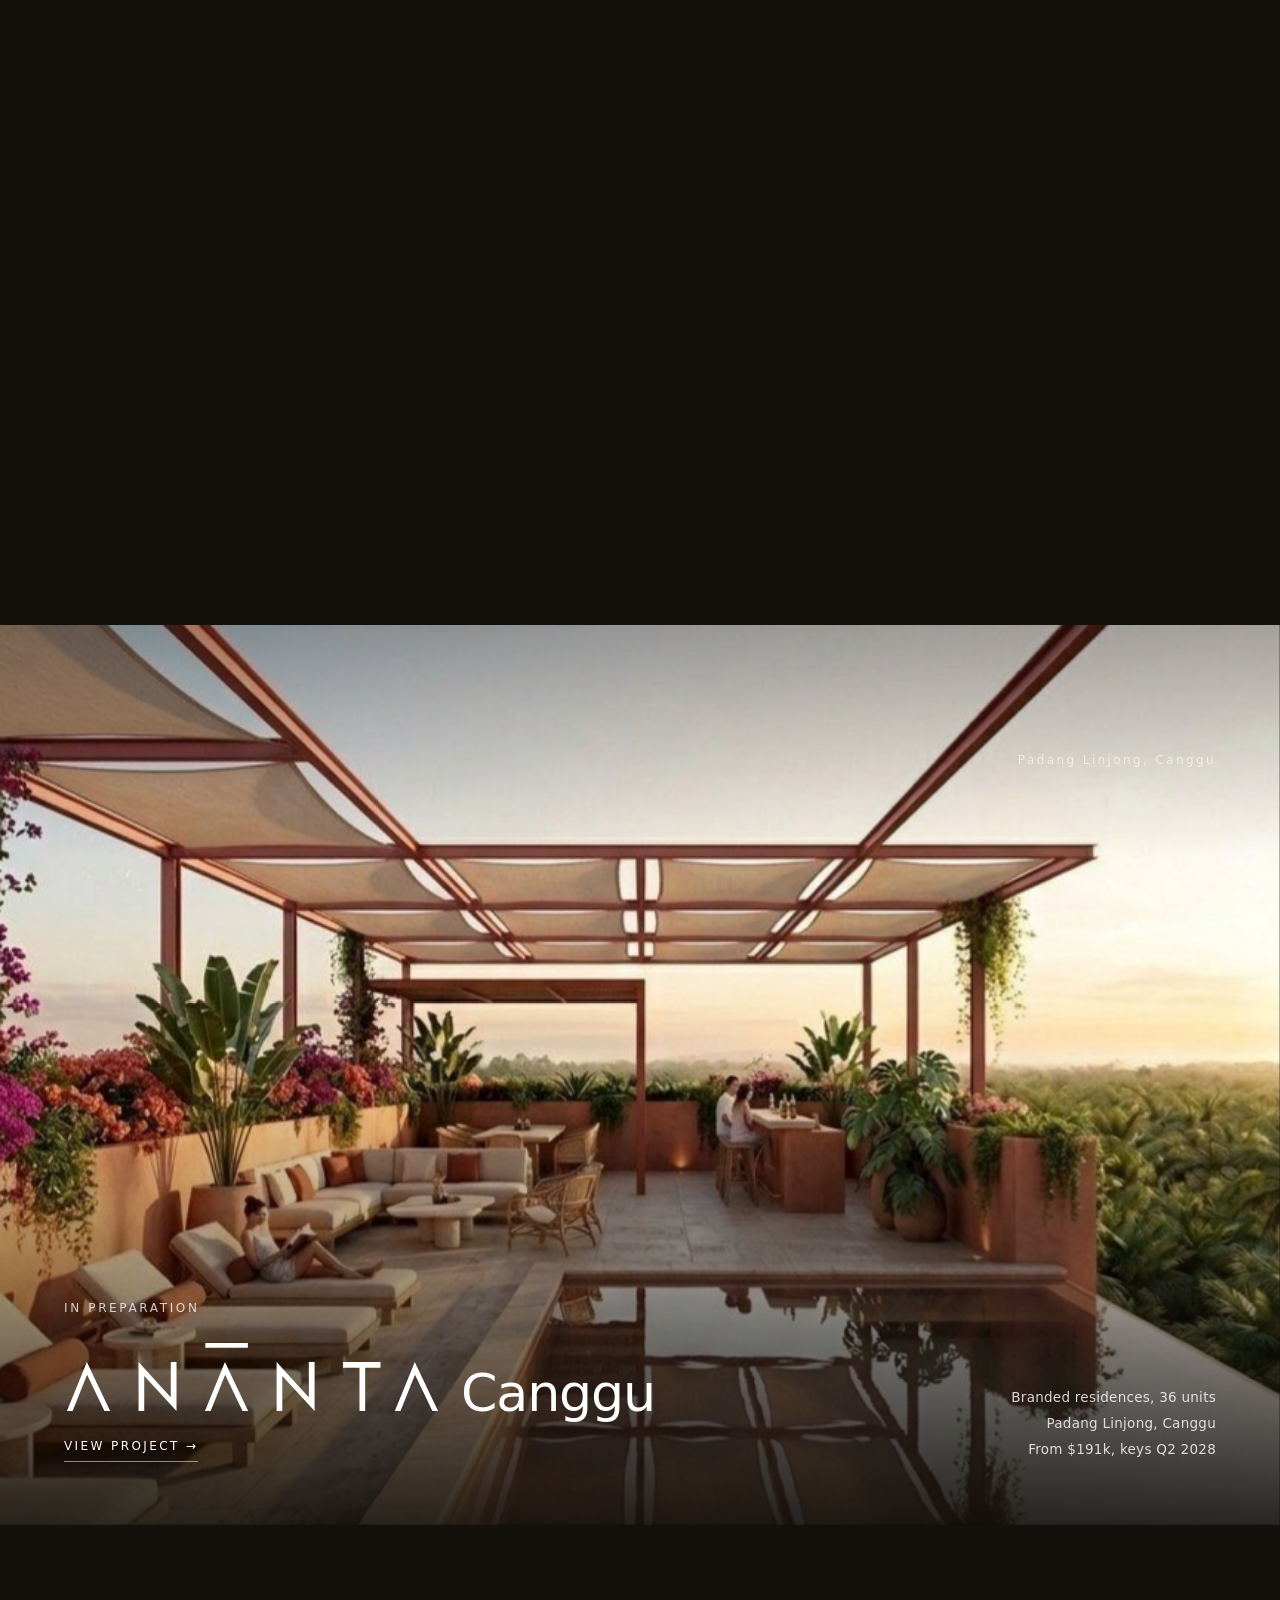
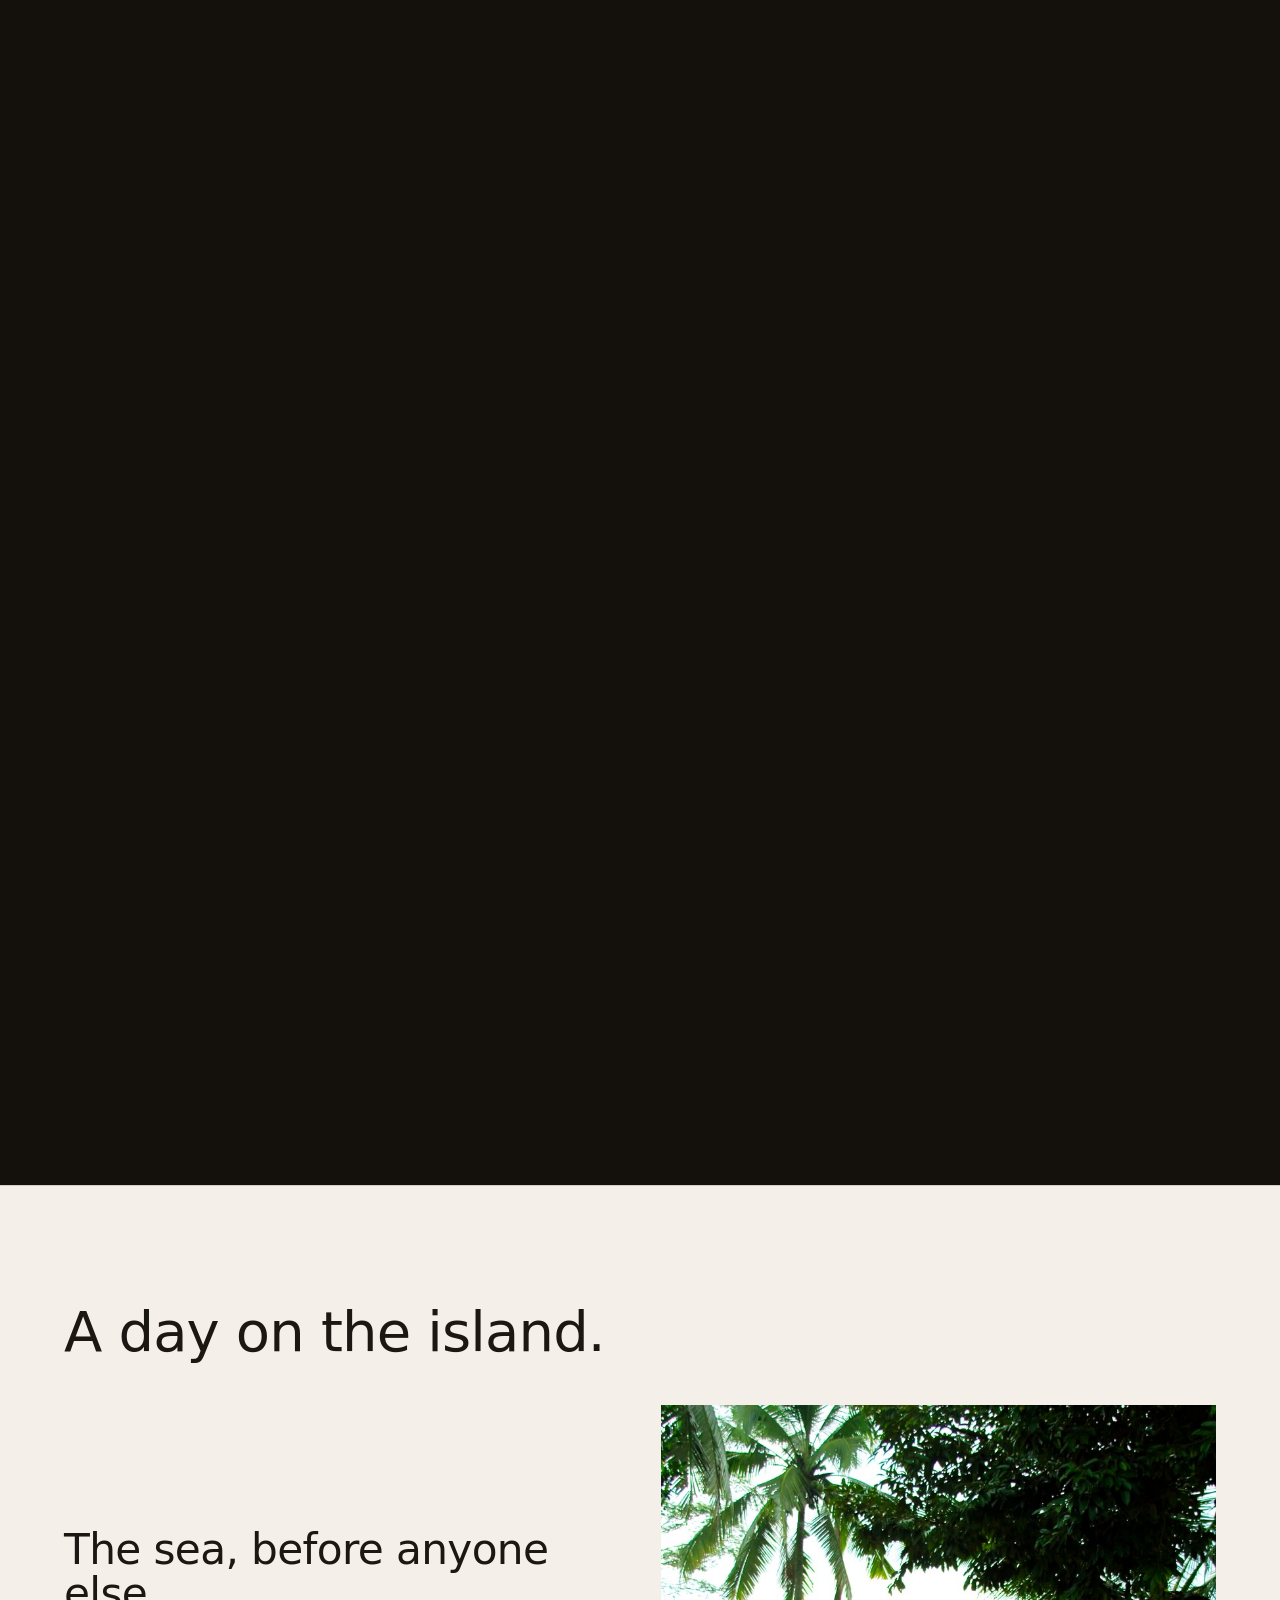
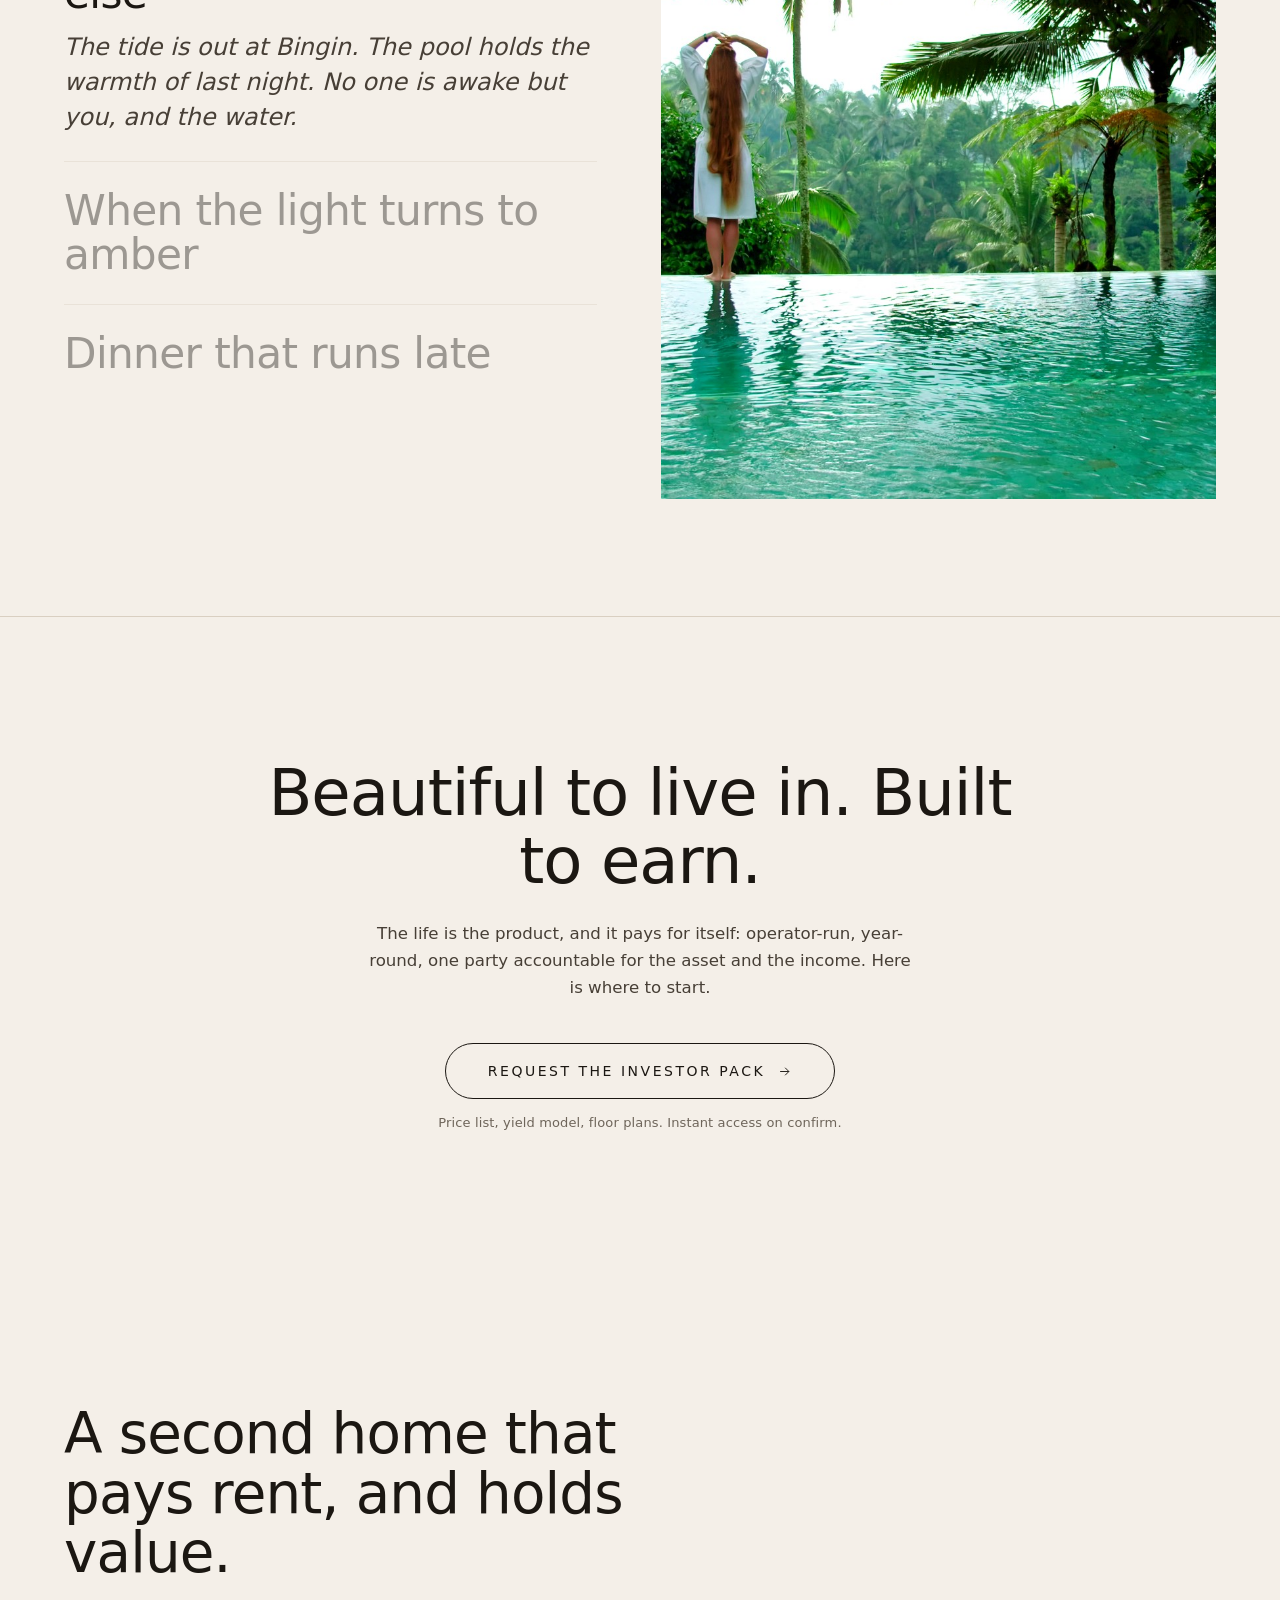
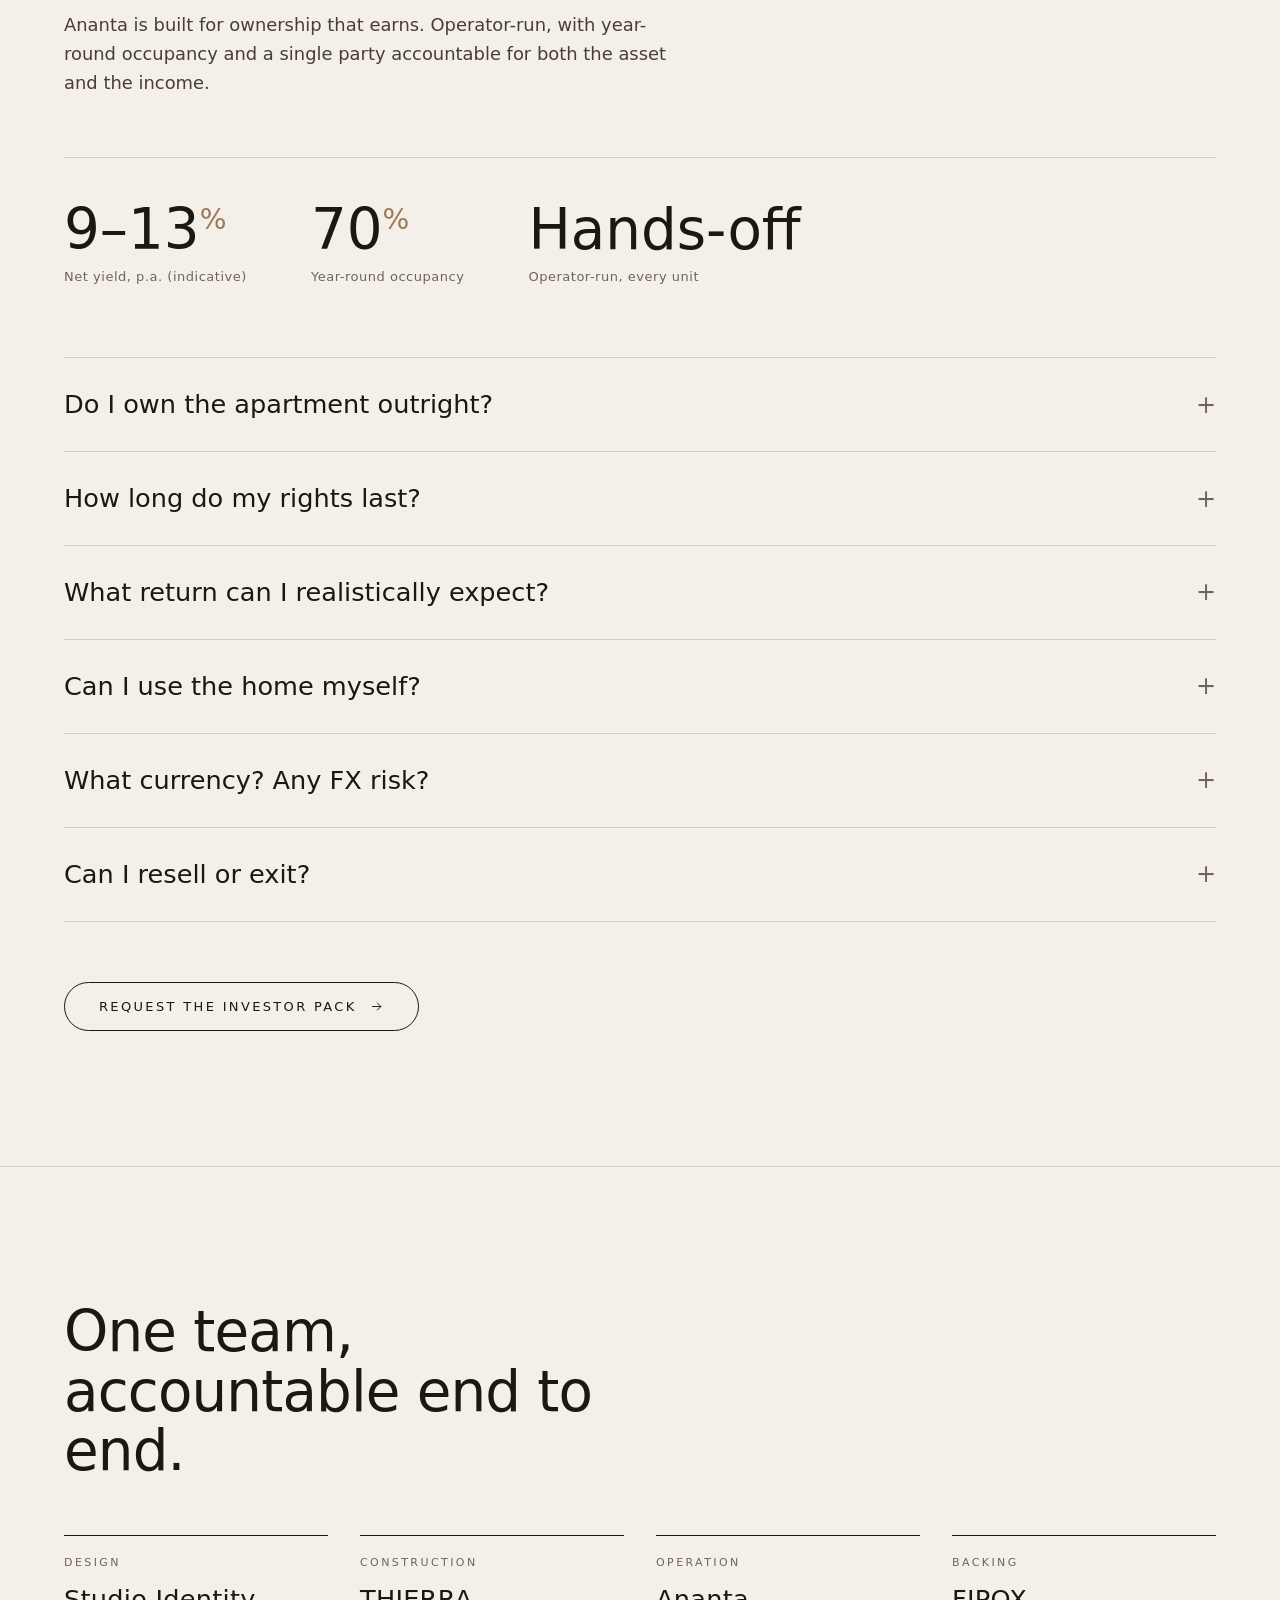
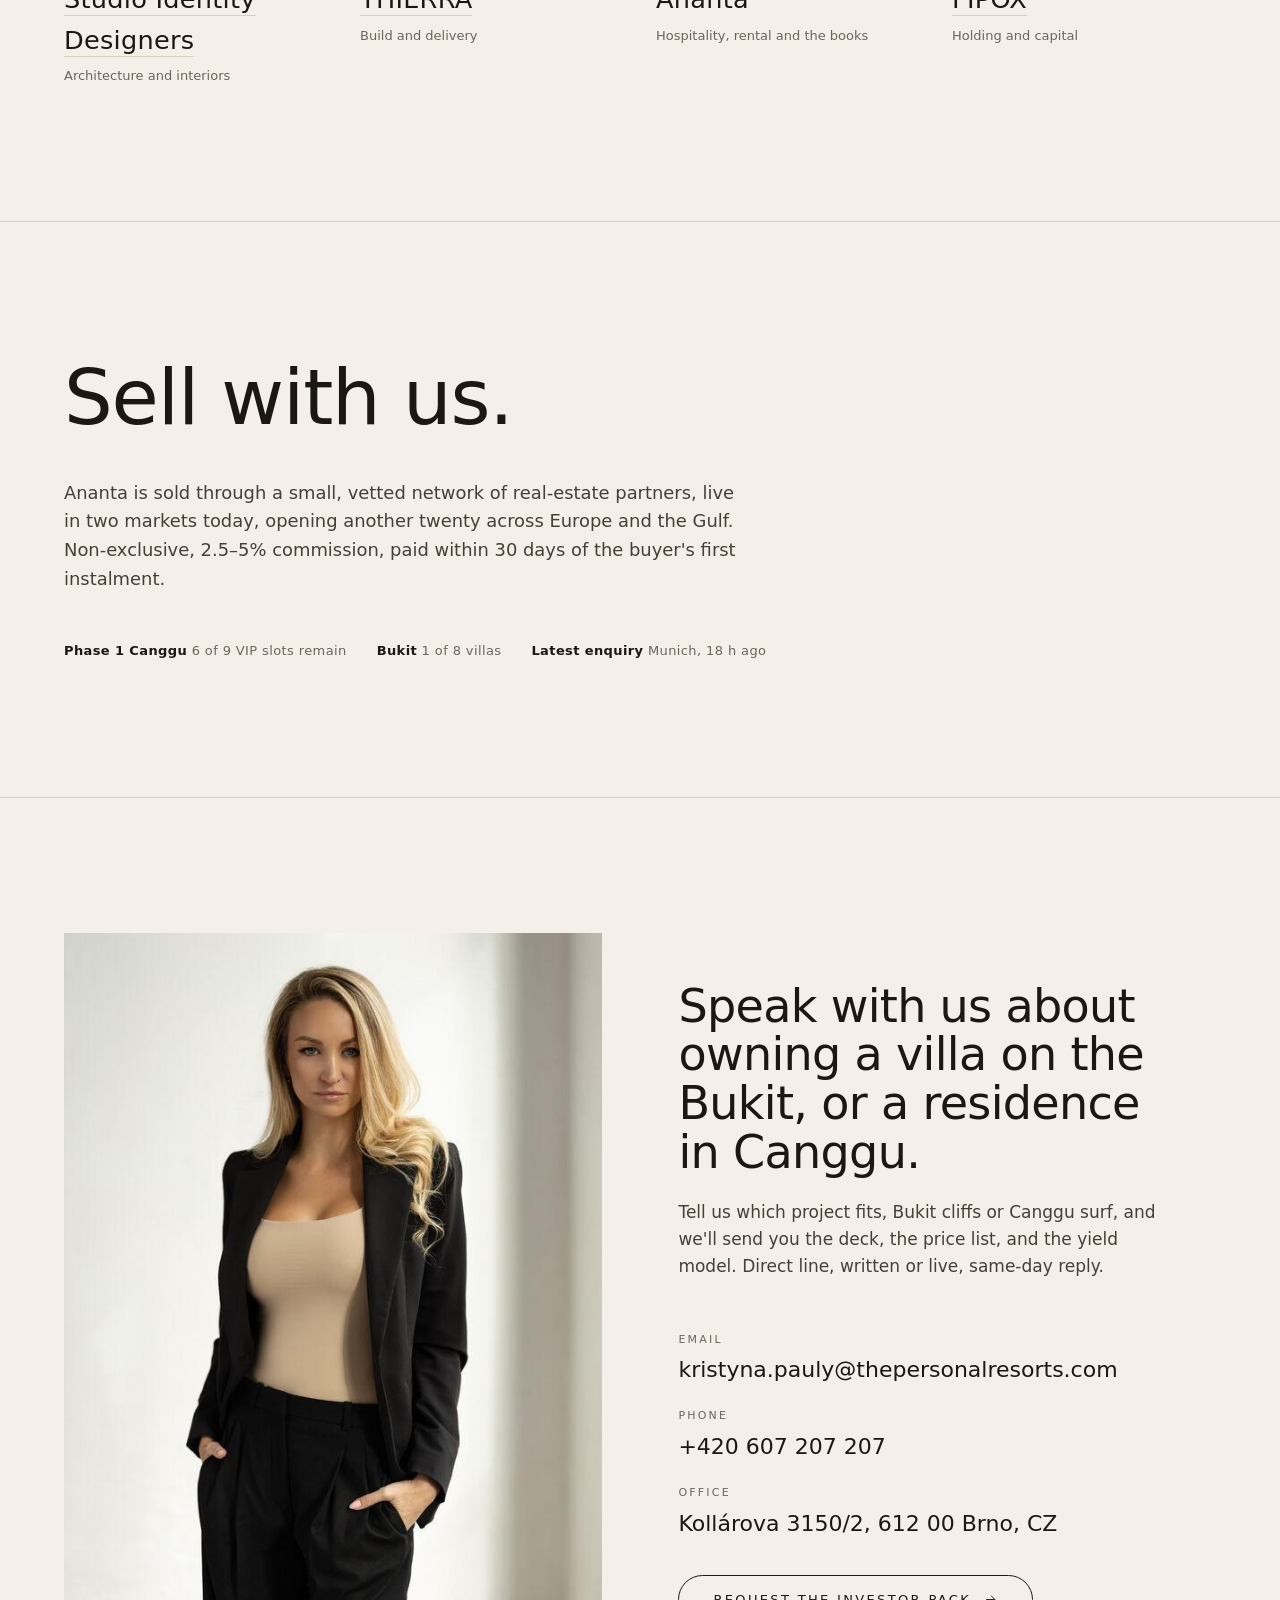
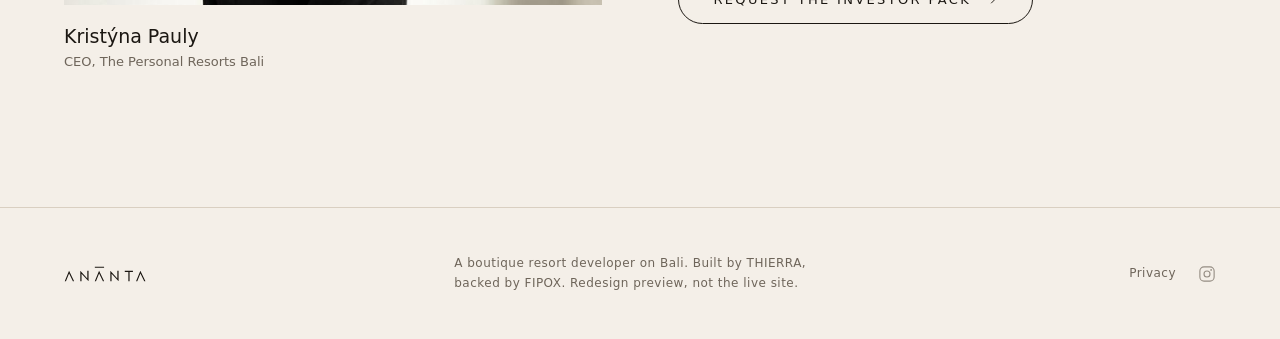
==== commit d7d65a62: "Strip AI tells (HBA-inspired): drop section eyebrows + panel/time labels, remove middot separators a" ====
--- a/index.html
+++ b/index.html
@@ -80,11 +80,10 @@
   <div class="wrap">
     <div class="brandintro__grid">
       <div>
-        <p class="eyebrow" data-reveal>Who we are</p>
         <h2 class="brandintro__head display" data-split>Premium development, in places that already have a soul.</h2>
       </div>
       <div class="brandintro__body">
-        <p class="lede" data-reveal>Ananta is a brand for premium development in Bali's most considered locations, joining the art of architecture with sustainability and the genius loci of each place.</p>
+        <p class="lede" data-reveal><span class="brandmark-inline" aria-hidden="true"></span><span class="sr-only">Ananta</span> is a brand for premium development in Bali's most considered locations, joining the art of architecture with sustainability and the genius loci of each place.</p>
         <p data-reveal>We build where the land already has character, and design to honour it. Two projects today, one brand, conceived, built, and run by a single team.</p>
       </div>
     </div>
@@ -134,7 +133,7 @@
       <figure class="showcase__shot showcase__shot--inset"><img src="/villas/render-bedroom.jpg" alt="" loading="lazy"></figure>
     </div>
     <div class="showcase__scrim"></div>
-    <div class="showcase__count">Bukit · Nusa Dua</div>
+    <div class="showcase__count">Bukit, Nusa Dua</div>
     <div class="showcase__body">
       <div>
         <div class="project__status">In construction</div>
@@ -142,9 +141,9 @@
         <span class="project__cta">View project →</span>
       </div>
       <ul class="project__meta" data-reveal>
-        <li>Private villas · cliff front</li>
-        <li>Desa Kutuh · Nusa Dua · Bali</li>
-        <li>1 of 8 remains · 2027 handover</li>
+        <li>Private villas, cliff front</li>
+        <li>Desa Kutuh, Nusa Dua</li>
+        <li>1 of 8 remains, 2027 handover</li>
       </ul>
     </div>
   </a>
@@ -160,7 +159,7 @@
       <figure class="showcase__shot showcase__shot--inset"><img src="/apartments/render-palms.jpg" alt="" loading="lazy"></figure>
     </div>
     <div class="showcase__scrim"></div>
-    <div class="showcase__count">Padang Linjong · Canggu</div>
+    <div class="showcase__count">Padang Linjong, Canggu</div>
     <div class="showcase__body">
       <div>
         <div class="project__status">In preparation</div>
@@ -168,49 +167,48 @@
         <span class="project__cta">View project →</span>
       </div>
       <ul class="project__meta" data-reveal>
-        <li>Branded residences · 36 units</li>
-        <li>Padang Linjong · Canggu · Bali</li>
-        <li>From $191k · keys Q2 2028</li>
+        <li>Branded residences, 36 units</li>
+        <li>Padang Linjong, Canggu</li>
+        <li>From $191k, keys Q2 2028</li>
       </ul>
     </div>
   </a>
 </section>
 
-<!-- LIFESTYLE — a day on the island -->
-<section class="panel">
-  <div class="panel__media" data-clip><img src="/villas/render-pool.jpg" alt="The cliff pool at first light" loading="lazy"></div>
-  <div class="panel__scrim"></div>
-  <div class="panel__cap">
-    <p class="panel__time" data-reveal>06:30 · First light</p>
-    <h2 class="panel__title display" data-split>The sea before anyone else</h2>
-    <p class="panel__sensory sensory" data-reveal>The tide is out at Bingin. The pool holds the warmth of last night. No one is awake but you, and the water.</p>
-  </div>
-</section>
-
-<section class="panel">
-  <div class="panel__media" data-clip><img src="/beachclub-amber.jpg" alt="The beach club in the gold hour" loading="lazy"></div>
-  <div class="panel__scrim"></div>
-  <div class="panel__cap">
-    <p class="panel__time" data-reveal>16:40 · The gold hour</p>
-    <h2 class="panel__title display" data-split>When the light turns to amber</h2>
-    <p class="panel__sensory sensory" data-reveal>Frangipani on the path. The afternoon goes amber, then rose. Somewhere below, the last longboards come in.</p>
-  </div>
-</section>
-
-<section class="panel">
-  <div class="panel__media" data-clip><img src="/villas/render-living.jpg" alt="The long table in the evening" loading="lazy"></div>
-  <div class="panel__scrim"></div>
-  <div class="panel__cap">
-    <p class="panel__time" data-reveal>20:00 · The long table</p>
-    <h2 class="panel__title display" data-split>The part the brochure never sold</h2>
-    <p class="panel__sensory sensory" data-reveal>Dinner under the open roof, salt still on your skin. Nobody is checking the time. This is the part you came for.</p>
+<!-- LIFESTYLE — a day on the island, compact hover-reveal (text list left, image swaps on hover) -->
+<section class="moments" aria-label="A day at Ananta">
+  <div class="wrap">
+    <h2 class="moments__head display" data-split>A day on the island.</h2>
+    <div class="moments__grid">
+      <ul class="moments__list" data-moments>
+        <li class="moments__item is-active" data-i="0">
+          <h3 class="moments__title display">The sea, before anyone else</h3>
+          <p class="moments__copy sensory">The tide is out at Bingin. The pool holds the warmth of last night. No one is awake but you, and the water.</p>
+          <span class="moments__thumb"><img src="/villas/render-pool.jpg" alt="The cliff pool at first light" loading="lazy"></span>
+        </li>
+        <li class="moments__item" data-i="1">
+          <h3 class="moments__title display">When the light turns to amber</h3>
+          <p class="moments__copy sensory">Frangipani on the path. The afternoon goes amber, then rose. Somewhere below, the last longboards come in.</p>
+          <span class="moments__thumb"><img src="/beachclub-amber.jpg" alt="The beach club in the gold hour" loading="lazy"></span>
+        </li>
+        <li class="moments__item" data-i="2">
+          <h3 class="moments__title display">Dinner that runs late</h3>
+          <p class="moments__copy sensory">Dinner under the open roof, salt still on your skin. Nobody is checking the time. This is the part you came for.</p>
+          <span class="moments__thumb"><img src="/villas/render-living.jpg" alt="The long table in the evening" loading="lazy"></span>
+        </li>
+      </ul>
+      <div class="moments__media" aria-hidden="true">
+        <figure class="moments__shot is-active"><img src="/villas/render-pool.jpg" alt="" loading="lazy"></figure>
+        <figure class="moments__shot"><img src="/beachclub-amber.jpg" alt="" loading="lazy"></figure>
+        <figure class="moments__shot"><img src="/villas/render-living.jpg" alt="" loading="lazy"></figure>
+      </div>
+    </div>
   </div>
 </section>
 
 <!-- FOR INVESTORS — bridge from the life to the return, with a clear deck CTA -->
 <section class="section section--cream bridge" id="for-investors" style="border-top:1px solid var(--line)">
   <div class="wrap bridge__inner">
-    <p class="eyebrow" data-reveal>For investors</p>
     <h2 class="bridge__head display" data-split>Beautiful to live in. Built to earn.</h2>
     <p class="bridge__lead" data-reveal>The life is the product, and it pays for itself: operator-run, year-round, one party accountable for the asset and the income. Here is where to start.</p>
     <div class="bridge__cta" data-reveal>
@@ -224,13 +222,12 @@
 <!-- INVEST -->
 <section class="section section--cream invest" id="invest">
   <div class="wrap">
-    <p class="eyebrow" data-reveal>Ownership &amp; returns</p>
     <h2 class="invest__head display" data-split>A second home that pays rent, and holds value.</h2>
     <p class="invest__lead" data-reveal>Ananta is built for ownership that earns. Operator-run, with year-round occupancy and a single party accountable for both the asset and the income.</p>
     <div class="kpis" data-reveal>
       <div class="kpi"><span class="num">9–13<small>%</small></span><span class="cap">Net yield, p.a. (indicative)</span></div>
       <div class="kpi"><span class="num">70<small>%</small></span><span class="cap">Year-round occupancy</span></div>
-      <div class="kpi"><span class="num">Turnkey</span><span class="cap">Operator-run, every unit</span></div>
+      <div class="kpi"><span class="num">Hands-off</span><span class="cap">Operator-run, every unit</span></div>
     </div>
     <div class="faq">
       <details><summary>Do I own the apartment outright?</summary><p>No. As a foreign buyer, you acquire exclusive long-term usage rights to a specific apartment, registered with a local notary. The underlying land is held under SHM (Indonesian freehold) by a local landowner; PT MyResorts Ananta Two holds a registered 30+30 year lease.</p></details>
@@ -250,7 +247,6 @@
 <!-- TEAM / WHO BUILDS AND RUNS IT -->
 <section class="section section--cream team" id="team" style="border-top:1px solid var(--line)">
   <div class="wrap">
-    <p class="eyebrow" data-reveal>Who builds and runs it</p>
     <h2 class="team__head display" data-split>One team, accountable end to end.</h2>
     <div class="team__grid" data-reveal>
       <div class="team__item"><span class="team__role">Design</span><strong><a href="https://www.identitydesigners.com/" target="_blank" rel="noopener">Studio Identity Designers</a></strong><span class="team__note">Architecture and interiors</span></div>
@@ -264,14 +260,12 @@
 <!-- PARTNERS -->
 <section class="section section--cream" id="partners" style="border-top:1px solid var(--line)">
   <div class="wrap">
-    <p class="eyebrow" data-reveal>For agencies &amp; brokers</p>
     <h2 class="prolog__head display" data-split>Sell with us.</h2>
     <p class="prolog__body" data-reveal>Ananta is sold through a small, vetted network of real-estate partners, live in two markets today, opening another twenty across Europe and the Gulf. Non-exclusive, 2.5–5% commission, paid within 30 days of the buyer's first instalment.</p>
     <div class="ticker" data-reveal>
-      <span class="ticker__dot" aria-hidden="true"></span>
-      <span><strong>Phase 1 Canggu</strong> · 6 of 9 VIP slots remain</span>
-      <span><strong>Bukit</strong> · 1 of 8 villas</span>
-      <span><strong>Latest enquiry</strong> · Munich, 18 h ago</span>
+      <span><strong>Phase 1 Canggu</strong> 6 of 9 VIP slots remain</span>
+      <span><strong>Bukit</strong> 1 of 8 villas</span>
+      <span><strong>Latest enquiry</strong> Munich, 18 h ago</span>
     </div>
   </div>
 </section>
@@ -281,16 +275,15 @@
   <div class="wrap contact__grid">
     <div class="contact__photo" data-reveal>
       <img src="/kristyna.jpg" alt="Kristýna Pauly, CEO, Ananta">
-      <div class="contact__credit"><strong>Kristýna Pauly</strong>CEO · The Personal Resorts Bali</div>
+      <div class="contact__credit"><strong>Kristýna Pauly</strong>CEO, The Personal Resorts Bali</div>
     </div>
     <div>
-      <p class="eyebrow" data-reveal>Want in?</p>
       <h2 class="display" data-split>Speak with us about owning a villa on the Bukit, or a residence in Canggu.</h2>
       <p data-reveal>Tell us which project fits, Bukit cliffs or Canggu surf, and we'll send you the deck, the price list, and the yield model. Direct line, written or live, same-day reply.</p>
       <div class="contact__lines" data-reveal>
         <label>Email</label><a href="mailto:kristyna.pauly@thepersonalresorts.com">kristyna.pauly@thepersonalresorts.com</a>
         <label>Phone</label><a href="tel:+420607207207">+420 607 207 207</a>
-        <label>Office</label><a href="https://maps.google.com/?q=Kollárova+3150/2,+612+00+Brno">Kollárova 3150/2 · 612 00 Brno · CZ</a>
+        <label>Office</label><a href="https://maps.google.com/?q=Kollárova+3150/2,+612+00+Brno">Kollárova 3150/2, 612 00 Brno, CZ</a>
       </div>
       <div class="contact__actions" data-reveal>
         <button type="button" class="btn" data-open-modal="pack">Request the investor pack
--- a/site.css
+++ b/site.css
@@ -102,6 +102,13 @@
 @media(max-width:768px){
   .js .hero--expand .hero__media{clip-path:inset(8% 5% 25% 5% round 12px)}
 }
+/* subpage hero identity — the project brand reads as the title card (Ananta wordmark +
+   place word, big), so it's unmistakable which project you're on. Mirrors the landing
+   showcase lockup. The tagline sits below as a supporting line, not a competing headline. */
+.hero--expand .hero__brand{font-family:var(--serif);font-weight:330;font-size:clamp(40px,6.6vw,90px);line-height:1;color:#fff;margin:0 0 clamp(14px,2.2vh,22px);text-shadow:0 2px 26px rgba(10,8,6,.42)}
+.hero__brandmark{display:inline-block;height:.96em;width:calc(.96em * 782.5 / 153);vertical-align:baseline;background-color:#fff;-webkit-mask:url(/ananta-wordmark.svg) left center/contain no-repeat;mask:url(/ananta-wordmark.svg) left center/contain no-repeat;margin-right:.26em;position:relative;top:.05em;filter:drop-shadow(0 2px 20px rgba(10,8,6,.4))}
+.hero__brand-place{font-size:.62em}
+.hero__tagline{font-family:var(--serif);font-weight:340;font-size:clamp(18px,1.9vw,27px);line-height:1.2;letter-spacing:-.01em;color:rgba(255,255,255,.9);max-width:26ch;text-shadow:0 2px 22px rgba(10,8,6,.4)}
 .scrollcue{position:absolute;left:50%;bottom:26px;transform:translateX(-50%);color:rgba(255,255,255,.7);font-family:var(--sans);font-size:11px;letter-spacing:.24em;text-transform:uppercase;display:flex;flex-direction:column;align-items:center;gap:9px}
 .scrollcue span{width:1px;height:42px;background:linear-gradient(rgba(255,255,255,.7),rgba(255,255,255,0));animation:cue 2.4s var(--ease) infinite}
 @keyframes cue{0%{transform:scaleY(0);transform-origin:top}45%{transform:scaleY(1);transform-origin:top}55%{transform:scaleY(1);transform-origin:bottom}100%{transform:scaleY(0);transform-origin:bottom}}
@@ -129,8 +136,7 @@
 .project:hover .project__media img{transform:scale(1.09)}
 .project__scrim{position:absolute;inset:0;background:linear-gradient(180deg,rgba(8,6,4,.2),rgba(8,6,4,0)35%,rgba(8,6,4,.78))}
 .project__body{position:absolute;left:0;right:0;bottom:0;padding:0 var(--pad) clamp(46px,7vh,86px);display:flex;flex-wrap:wrap;justify-content:space-between;align-items:flex-end;gap:30px}
-.project__status{font-family:var(--sans);font-size:12px;letter-spacing:.22em;text-transform:uppercase;color:rgba(255,255,255,.78);margin-bottom:18px;display:flex;align-items:center;gap:10px}
-.project__status::before{content:"";width:7px;height:7px;border-radius:50%;background:var(--accent)}
+.project__status{font-family:var(--sans);font-size:12px;letter-spacing:.22em;text-transform:uppercase;color:rgba(255,255,255,.78);margin-bottom:18px}
 .project__name{font-family:var(--serif);font-weight:330;font-size:clamp(38px,6vw,86px);line-height:1;color:#fff}
 /* "Ananta" rendered as the wordmark logo — it's the dominant brand mark, with the place
    word ("Villas"/"Canggu") set smaller and tucked on the same baseline. Recolored via
@@ -187,9 +193,36 @@
 .panel__media img{width:100%;height:100%;object-fit:cover;transform:scale(1.06)}
 .panel__scrim{position:absolute;inset:0;background:linear-gradient(180deg,rgba(8,6,4,.18),rgba(8,6,4,0)40%,rgba(8,6,4,.72))}
 .panel__cap{position:absolute;left:0;right:0;bottom:0;padding:0 var(--pad) clamp(54px,9vh,110px);color:#fff;max-width:760px}
-.panel__time{font-family:var(--sans);font-weight:500;font-size:13px;letter-spacing:.3em;color:rgba(255,255,255,.7);margin-bottom:18px}
 .panel__title{font-family:var(--serif);font-weight:330;font-size:clamp(34px,5.2vw,78px);line-height:1.05;color:#fff;margin-bottom:22px}
 .panel__sensory{color:rgba(255,255,255,.88);max-width:40ch}
+
+/* lifestyle moments — compact hover-reveal (replaces 3 full-bleed panels on the landing).
+   Desktop: text list left, image right that swaps on hover. Mobile: stacked cards (img + text). */
+.moments{padding:clamp(80px,13vh,150px) var(--pad);border-top:1px solid var(--line);background:var(--cream)}
+.moments__head{font-size:clamp(30px,4.6vw,56px);line-height:1.02;color:var(--ink);max-width:18ch;margin-bottom:clamp(34px,5vh,58px)}
+.moments__grid{display:grid;grid-template-columns:1fr 1.04fr;gap:clamp(30px,5vw,84px);align-items:center}
+.moments__list{list-style:none}
+.moments__item{padding:clamp(20px,3vh,30px) 0;border-top:1px solid var(--line)}
+.moments__item:first-child{border-top:0}
+.moments__title{font-size:clamp(26px,3.3vw,44px);line-height:1.04;color:var(--ink)}
+.moments__copy{margin-top:14px;max-width:44ch;color:#473f36}
+.moments__thumb{display:none}
+.moments__media{position:relative;aspect-ratio:4 / 5;overflow:hidden;background:var(--cream-2)}
+.moments__shot{position:absolute;inset:0;margin:0;opacity:0;transition:opacity .6s var(--ease)}
+.moments__shot.is-active{opacity:1}
+.moments__shot img{width:100%;height:100%;object-fit:cover}
+@media(hover:hover) and (min-width:861px){
+  .moments__item{opacity:.4;cursor:pointer;transition:opacity .4s var(--ease)}
+  .moments__item.is-active{opacity:1}
+  .moments__copy{display:none}
+  .moments__item.is-active .moments__copy{display:block}
+}
+@media(max-width:860px){
+  .moments__grid{grid-template-columns:1fr;gap:0}
+  .moments__media{display:none}
+  .moments__thumb{display:block;margin-top:18px;aspect-ratio:16 / 10;overflow:hidden}
+  .moments__thumb img{width:100%;height:100%;object-fit:cover}
+}
 
 /* invest */
 .invest .eyebrow{margin-bottom:30px}
@@ -216,10 +249,8 @@
 .btn--light{border-color:#fff;color:#fff}.btn--light:hover{background:#fff;color:var(--ink)}
 
 /* partners / ticker */
-.ticker{display:flex;flex-wrap:wrap;gap:14px 22px;align-items:center;margin-top:48px;font-family:var(--sans);font-size:13px;letter-spacing:.03em;color:var(--soft)}
+.ticker{display:flex;flex-wrap:wrap;gap:12px 30px;align-items:center;margin-top:48px;font-family:var(--sans);font-size:13px;letter-spacing:.03em;color:var(--soft)}
 .ticker strong{color:var(--ink);font-weight:600}
-.ticker__dot{width:8px;height:8px;border-radius:50%;background:#8b9779;box-shadow:0 0 0 0 rgba(139,151,121,.6);animation:pulse 2.4s infinite}
-@keyframes pulse{0%{box-shadow:0 0 0 0 rgba(139,151,121,.5)}70%{box-shadow:0 0 0 10px rgba(139,151,121,0)}100%{box-shadow:0 0 0 0 rgba(139,151,121,0)}}
 
 /* contact */
 .contact__grid{display:grid;grid-template-columns:1fr 1fr;gap:clamp(40px,6vw,90px);align-items:center}
@@ -270,7 +301,7 @@
   body{font-size:16px}
   .hero__wordmark{width:78vw}
   .hero__tag{font-size:clamp(17px,4.4vw,22px)}
-  .panel__title,.project__name{font-size:clamp(30px,9vw,48px)}
+  .panel__title,.project__name,.hero--expand .hero__brand{font-size:clamp(30px,8.4vw,46px)}
   .prolog__head,.invest__head{font-size:clamp(28px,8vw,40px)}
   .project__body{flex-direction:column;align-items:flex-start}.project__meta{text-align:left}
   .panel,.hero,.project{min-height:520px}
@@ -278,7 +309,7 @@
 @media(prefers-reduced-motion:reduce){
   html.js [data-hero-line]{opacity:1!important;transform:none!important}
   .panel__media,.project__media img,.panel__media img{transform:none!important;clip-path:none!important}
-  .scrollcue span,.ticker__dot{animation:none}.grain{display:none}
+  .scrollcue span{animation:none}.grain{display:none}
   *{scroll-behavior:auto!important}
 }
 
@@ -326,6 +357,8 @@
 .brandintro__head{font-size:clamp(30px,4.2vw,58px);max-width:15ch}
 .brandintro__body{padding-top:clamp(6px,1vw,16px)}
 .brandintro__body .lede{margin-bottom:22px}
+/* "Ananta" rendered as the wordmark logo inline in the lede (mask + currentColor, same technique as nav/showcase) */
+.brandmark-inline{display:inline-block;height:.66em;width:calc(.66em * 782.5 / 153);background-color:currentColor;-webkit-mask:url(/ananta-wordmark.svg) left center/contain no-repeat;mask:url(/ananta-wordmark.svg) left center/contain no-repeat;vertical-align:baseline;position:relative;top:.02em;margin-right:.14em}
 .brandintro__img{margin-top:clamp(50px,8vh,100px);width:100%;aspect-ratio:16 / 7;overflow:hidden}
 .brandintro__img--video{aspect-ratio:16 / 9}
 .brandintro__img img,.brandintro__img video{width:100%;height:100%;object-fit:cover}
